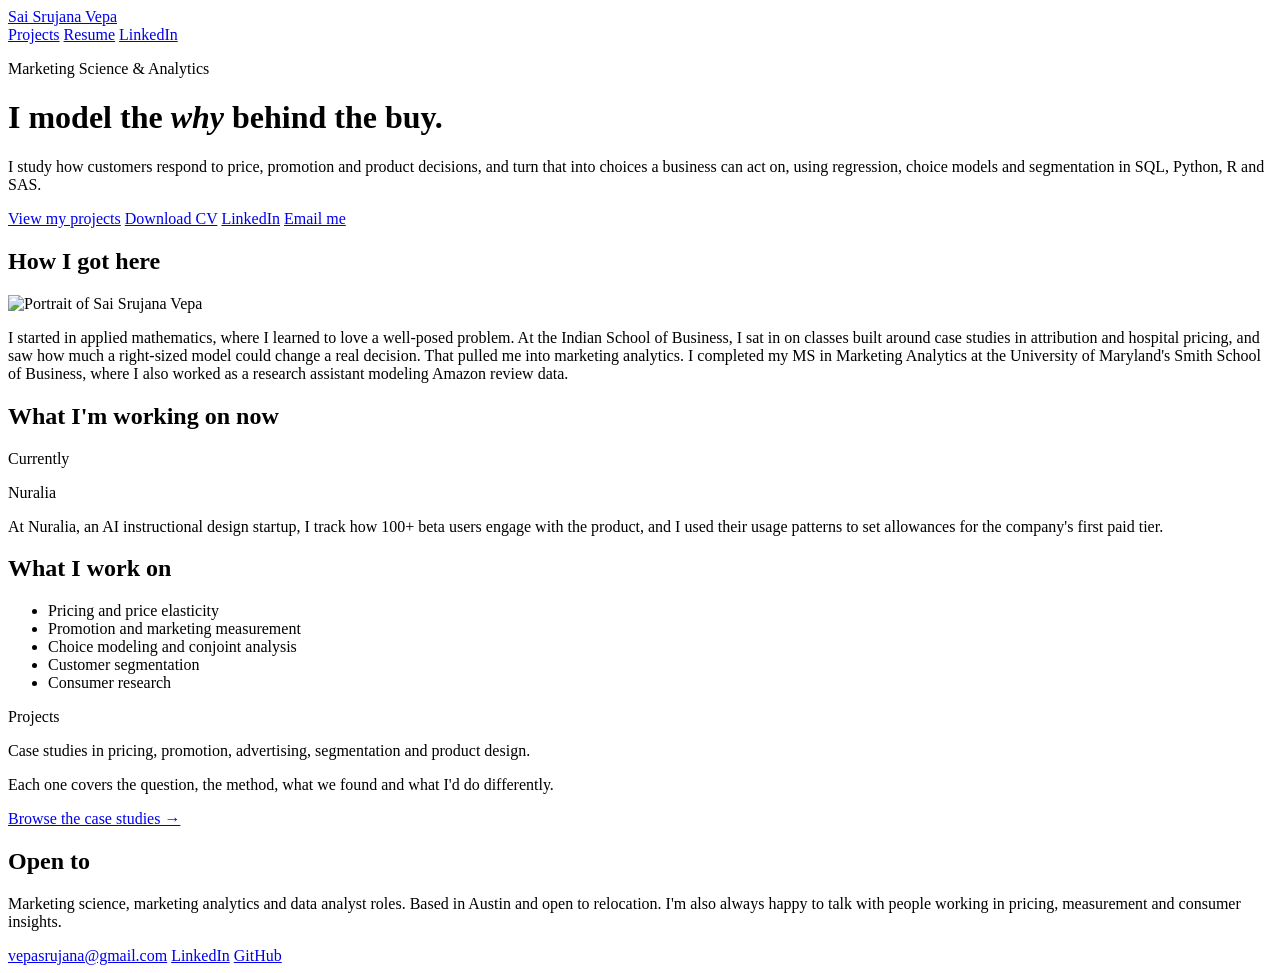
==== index.html @ 7ce3800d "Add files via upload" ====
<!doctype html>
<html lang="en">
<head>
<meta charset="utf-8">
<meta name="viewport" content="width=device-width, initial-scale=1">
<title>Sai Srujana Vepa | Marketing Science &amp; Analytics</title>
<meta name="description" content="Marketing science and analytics portfolio of Sai Srujana Vepa: pricing, promotion, choice modeling and segmentation case studies.">
<meta property="og:title" content="Sai Srujana Vepa | Marketing Science &amp; Analytics">
<meta property="og:description" content="Marketing science and analytics portfolio of Sai Srujana Vepa: pricing, promotion, choice modeling and segmentation case studies.">
<meta property="og:type" content="website">
<link rel="icon" href="assets/favicon.svg" type="image/svg+xml">
<link rel="preconnect" href="https://fonts.googleapis.com"><link rel="preconnect" href="https://fonts.gstatic.com" crossorigin><link href="https://fonts.googleapis.com/css2?family=Bricolage+Grotesque:wght@500;600;700&family=JetBrains+Mono:wght@400;500&family=Schibsted+Grotesk:wght@400;500;600&display=swap" rel="stylesheet">
<link rel="stylesheet" href="assets/style.css">
<script src="assets/analytics.js"></script>
</head>
<body>
<div class="wrap">
<nav class="nav" aria-label="Main">
<a class="brand" href="index.html">Sai Srujana Vepa</a>
<div class="nav-links">
<a href="projects.html">Projects</a>
<a href="resume.html">Resume</a>
<a href="https://www.linkedin.com/in/sai-srujana-vepa/">LinkedIn</a>
</div>
</nav>
<main>
<header class="hero">
<p class="eyebrow c-a2 ink">Marketing Science &amp; Analytics</p>
<h1>I model the <em>why</em> behind the buy.</h1>
<p class="lead">I study how customers respond to price, promotion and product decisions, and turn that into choices a business can act on, using regression, choice models and segmentation in SQL, Python, R and SAS.</p>
<div class="btns">
<a class="btn btn-primary" href="projects.html">View my projects</a>
<a class="btn btn-dark" href="Sai-Srujana-Vepa-Resume.pdf" download>Download CV</a>
<a class="btn" href="https://www.linkedin.com/in/sai-srujana-vepa/">LinkedIn</a>
<a class="btn" href="mailto:vepasrujana@gmail.com">Email me</a>
</div>
</header>

<section class="row">
<h2 class="row-label c-a2 ink">How I got here</h2>
<div class="row-body about">
<img src="assets/headshot.jpg" alt="Portrait of Sai Srujana Vepa" width="148" height="148">
<p class="prose">I started in applied mathematics, where I learned to love a well-posed problem. At the Indian School of Business, I sat in on classes built around case studies in attribution and hospital pricing, and saw how much a right-sized model could change a real decision. That pulled me into marketing analytics. I completed my MS in Marketing Analytics at the University of Maryland's Smith School of Business, where I also worked as a research assistant modeling Amazon review data.</p>
</div>
</section>

<section class="row">
<h2 class="row-label c-a2 ink">What I'm working on now</h2>
<div class="row-body">
<div class="card now">
<span class="tag c-a3 tint ink">Currently</span>
<p class="now-title">Nuralia</p>
<p class="now-text">At Nuralia, an AI instructional design startup, I track how 100+ beta users engage with the product, and I used their usage patterns to set allowances for the company's first paid tier.</p>
</div>
</div>
</section>

<section class="row">
<h2 class="row-label c-a2 ink">What I work on</h2>
<div class="row-body">
<ul class="chips">
<li class="c-a2 tint ink">Pricing and price elasticity</li>
<li class="c-a3 tint ink">Promotion and marketing measurement</li>
<li class="c-s2 tint ink">Choice modeling and conjoint analysis</li>
<li class="c-a1 tint ink">Customer segmentation</li>
<li class="c-s1 tint ink">Consumer research</li>
</ul>
</div>
</section>

<section class="cta c-a1 tint">
<div class="cta-text">
<p class="cta-label c-a1 ink">Projects</p>
<p class="cta-title">Case studies in pricing, promotion, advertising, segmentation and product design.</p>
<p class="cta-sub">Each one covers the question, the method, what we found and what I'd do differently.</p>
</div>
<a class="btn btn-primary" href="projects.html">Browse the case studies →</a>
</section>

<section class="row">
<h2 class="row-label c-a2 ink">Open to</h2>
<div class="row-body">
<p class="prose">Marketing science, marketing analytics and data analyst roles. Based in Austin and open to relocation. I'm also always happy to talk with people working in pricing, measurement and consumer insights.</p>
</div>
</section>
</main>
<footer class="footer">
<a href="mailto:vepasrujana@gmail.com">vepasrujana@gmail.com</a>
<a href="https://www.linkedin.com/in/sai-srujana-vepa/">LinkedIn</a>
<a href="https://github.com/vepasrujana">GitHub</a>
</footer>
</div>
</body>
</html>
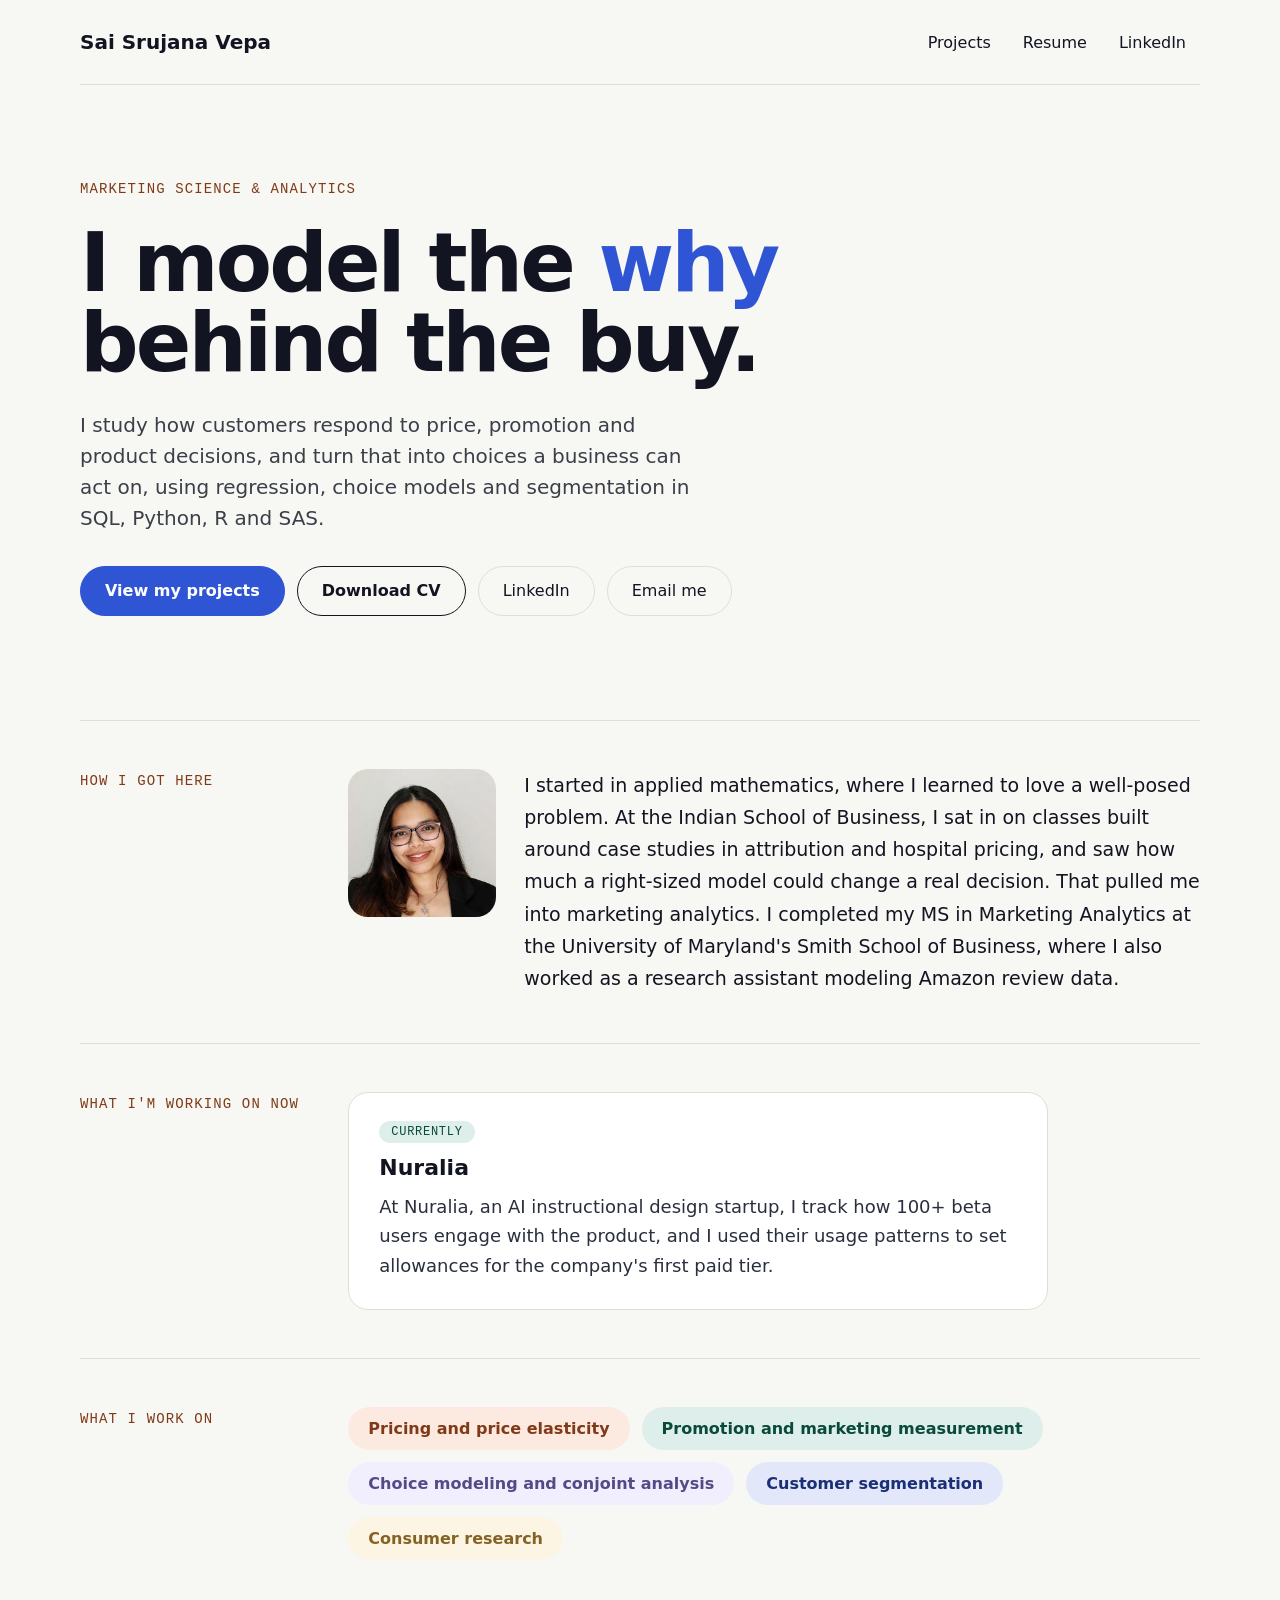
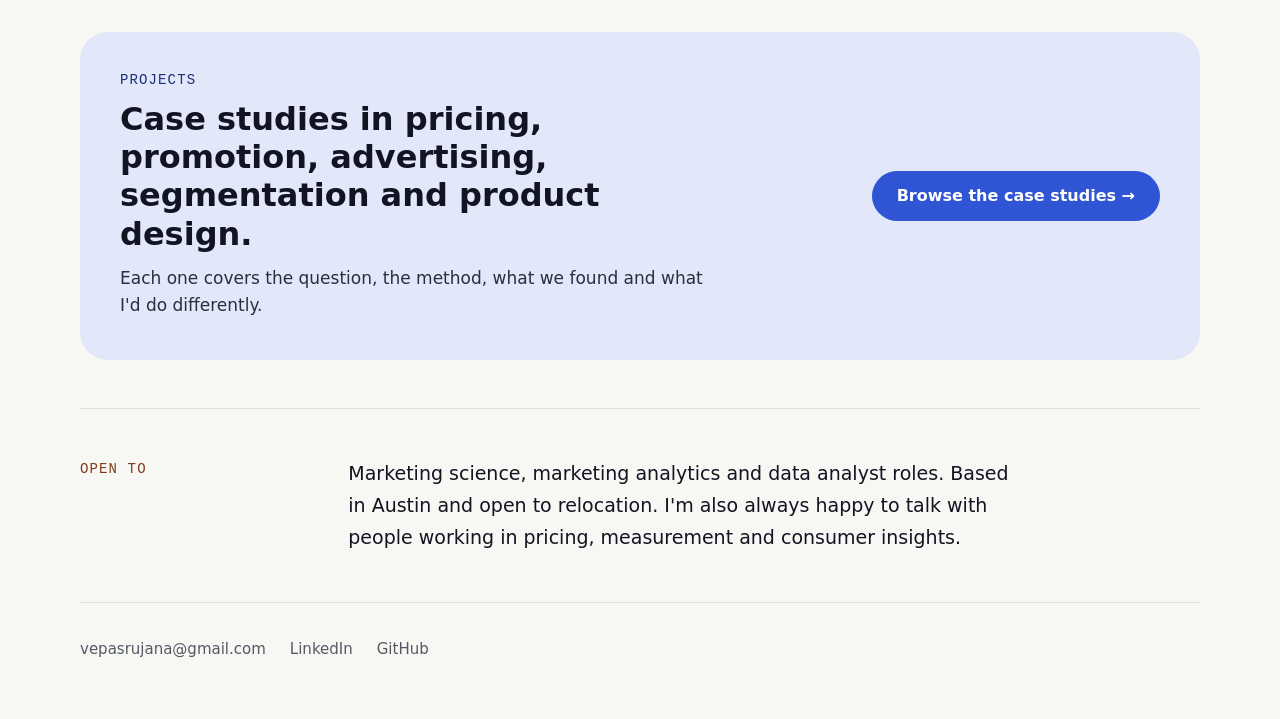
==== commit 9bc1c6a4: "Add files via upload" ====
--- a/index.html
+++ b/index.html
@@ -8,10 +8,10 @@
 <meta property="og:title" content="Sai Srujana Vepa | Marketing Science &amp; Analytics">
 <meta property="og:description" content="Marketing science and analytics portfolio of Sai Srujana Vepa: pricing, promotion, choice modeling and segmentation case studies.">
 <meta property="og:type" content="website">
-<link rel="icon" href="assets/favicon.svg" type="image/svg+xml">
+<link rel="icon" href="favicon.svg" type="image/svg+xml">
 <link rel="preconnect" href="https://fonts.googleapis.com"><link rel="preconnect" href="https://fonts.gstatic.com" crossorigin><link href="https://fonts.googleapis.com/css2?family=Bricolage+Grotesque:wght@500;600;700&family=JetBrains+Mono:wght@400;500&family=Schibsted+Grotesk:wght@400;500;600&display=swap" rel="stylesheet">
-<link rel="stylesheet" href="assets/style.css">
-<script src="assets/analytics.js"></script>
+<link rel="stylesheet" href="style.css">
+<script src="analytics.js"></script>
 </head>
 <body>
 <div class="wrap">
@@ -39,7 +39,7 @@
 <section class="row">
 <h2 class="row-label c-a2 ink">How I got here</h2>
 <div class="row-body about">
-<img src="assets/headshot.jpg" alt="Portrait of Sai Srujana Vepa" width="148" height="148">
+<img src="headshot.jpg" alt="Portrait of Sai Srujana Vepa" width="148" height="148">
 <p class="prose">I started in applied mathematics, where I learned to love a well-posed problem. At the Indian School of Business, I sat in on classes built around case studies in attribution and hospital pricing, and saw how much a right-sized model could change a real decision. That pulled me into marketing analytics. I completed my MS in Marketing Analytics at the University of Maryland's Smith School of Business, where I also worked as a research assistant modeling Amazon review data.</p>
 </div>
 </section>
--- a/style.css
+++ b/style.css
@@ -0,0 +1,185 @@
+/* ============================================================
+   PALETTE: edit these 5 colors to restyle the whole site.
+   Pale backgrounds and darker text shades are derived from them.
+   ============================================================ */
+:root {
+  --accent-1: #2F55D4;     /* blue: buttons, links, timeline */
+  --accent-2: #E8692A;     /* orange: section labels, pricing */
+  --accent-3: #12876B;     /* green: promotions, "Currently" tag */
+  --secondary-1: #F2B441;  /* marigold: product design */
+  --secondary-2: #9B87F5;  /* lavender: advertising */
+
+  --bg: #F7F7F4;
+  --surface: #FFFFFF;
+  --ink: #121521;
+  --body: #2A2F3E;
+  --muted: #545964;
+  --rule: #DEDFD8;
+  --display: 'Bricolage Grotesque', 'Schibsted Grotesk', system-ui, sans-serif;
+  --text: 'Schibsted Grotesk', system-ui, sans-serif;
+  --mono: 'JetBrains Mono', ui-monospace, monospace;
+}
+
+.c-a1 { --c: var(--accent-1); }
+.c-a2 { --c: var(--accent-2); }
+.c-a3 { --c: var(--accent-3); }
+.c-s1 { --c: var(--secondary-1); }
+.c-s2 { --c: var(--secondary-2); }
+.tint { background: color-mix(in srgb, var(--c) 14%, white); }
+.ink { color: color-mix(in srgb, var(--c) 55%, black); }
+
+* { box-sizing: border-box; }
+html { -webkit-text-size-adjust: 100%; }
+body { margin: 0; background: var(--bg); color: var(--ink); font-family: var(--text); -webkit-font-smoothing: antialiased; }
+img { max-width: 100%; display: block; }
+a { color: var(--accent-1); }
+a:focus-visible { outline: 2px solid var(--ink); outline-offset: 3px; }
+
+.wrap { max-width: 1160px; margin: 0 auto; padding: 0 20px; }
+
+/* Nav */
+.nav { display: flex; flex-wrap: wrap; align-items: center; justify-content: space-between; gap: 12px; padding: 20px 0; border-bottom: 1px solid var(--rule); }
+.brand { display: inline-flex; align-items: center; min-height: 44px; font-family: var(--display); font-size: 20px; font-weight: 700; color: var(--ink); text-decoration: none; }
+.nav-links { display: flex; flex-wrap: wrap; gap: 4px; }
+.nav-links a { display: inline-flex; align-items: center; min-height: 44px; padding: 0 14px; font-size: 16px; font-weight: 500; color: var(--ink); text-decoration: none; }
+.nav-links a:hover { color: var(--accent-1); }
+.nav-links a[aria-current="page"] { color: var(--accent-1); font-weight: 600; }
+
+/* Buttons */
+.btns { display: flex; flex-wrap: wrap; gap: 12px; padding-top: 6px; }
+.btn { display: inline-flex; align-items: center; min-height: 50px; padding: 0 24px; border-radius: 999px; border: 1.5px solid var(--rule); color: var(--ink); font-size: 16px; font-weight: 500; text-decoration: none; transition: border-color .15s, filter .15s; }
+.btn:hover { border-color: var(--ink); }
+.btn-primary { background: var(--accent-1); border-color: var(--accent-1); color: #fff; font-weight: 600; }
+.btn-primary:hover { border-color: var(--accent-1); filter: brightness(0.9); }
+.btn-dark { border-color: var(--ink); font-weight: 600; }
+
+/* Type helpers */
+.eyebrow { margin: 0; font-family: var(--mono); font-size: 14px; letter-spacing: .08em; text-transform: uppercase; }
+.lead { margin: 0; max-width: 620px; font-size: 20px; line-height: 1.55; color: #3A3F48; }
+.prose { margin: 0; max-width: 680px; font-size: 19px; line-height: 1.7; }
+
+/* Landing */
+.hero { display: flex; flex-direction: column; gap: 26px; max-width: 900px; padding: 96px 0 104px; }
+.hero h1 { margin: 0; font-family: var(--display); font-size: clamp(46px, 6.4vw, 84px); line-height: .98; letter-spacing: -.035em; font-weight: 700; }
+.hero h1 em { font-style: normal; color: var(--accent-1); }
+.row { display: flex; flex-wrap: wrap; gap: 16px 48px; padding: 48px 0; border-top: 1px solid var(--rule); }
+.row-label { flex: 1 1 220px; margin: 0; padding-top: 4px; font-family: var(--mono); font-size: 14px; font-weight: 500; letter-spacing: .08em; text-transform: uppercase; }
+.row-body { flex: 999 1 560px; min-width: 0; }
+.about { display: flex; flex-wrap: wrap; align-items: flex-start; gap: 28px; }
+.about img { flex: 0 0 auto; width: 148px; height: 148px; object-fit: cover; object-position: 50% 28%; border-radius: 20px; }
+.about .prose { flex: 1 1 360px; }
+.card { background: var(--surface); border: 1px solid var(--rule); border-radius: 20px; }
+.now { display: flex; flex-direction: column; align-items: flex-start; gap: 12px; max-width: 700px; padding: 28px 30px; }
+.tag { padding: 4px 12px; border-radius: 999px; font-family: var(--mono); font-size: 12px; letter-spacing: .06em; text-transform: uppercase; }
+.now-title { margin: 0; font-family: var(--display); font-size: 22px; font-weight: 700; }
+.now-text { margin: 0; font-size: 18px; line-height: 1.65; color: var(--body); }
+.chips { list-style: none; margin: 0; padding: 0; display: flex; flex-wrap: wrap; gap: 12px; }
+.chips li { padding: 12px 20px; border-radius: 999px; font-size: 16px; font-weight: 600; }
+.cta { display: flex; flex-wrap: wrap; align-items: center; justify-content: space-between; gap: 24px; margin: 24px 0 48px; padding: 40px; border-radius: 28px; }
+.cta-text { flex: 999 1 420px; min-width: 0; display: flex; flex-direction: column; gap: 12px; }
+.cta-label { margin: 0; font-family: var(--mono); font-size: 14px; letter-spacing: .08em; text-transform: uppercase; }
+.cta-title { margin: 0; max-width: 600px; font-family: var(--display); font-size: clamp(24px, 3vw, 32px); line-height: 1.2; font-weight: 700; }
+.cta-sub { margin: 0; max-width: 600px; font-size: 17px; line-height: 1.6; color: var(--body); }
+
+/* Page headers */
+.page-head { display: flex; flex-direction: column; gap: 16px; padding: 64px 0 48px; }
+.page-head h1 { margin: 0; font-family: var(--display); font-size: clamp(40px, 5.5vw, 68px); line-height: 1; letter-spacing: -.035em; font-weight: 700; }
+.resume-head { flex-direction: row; flex-wrap: wrap; align-items: flex-end; justify-content: space-between; gap: 24px; }
+.resume-head > div { display: flex; flex-direction: column; gap: 14px; }
+
+/* Project cards */
+.grid { display: grid; grid-template-columns: repeat(auto-fill, minmax(min(320px, 100%), 1fr)); gap: 24px; padding-bottom: 80px; }
+.pcard { display: flex; flex-direction: column; overflow: hidden; border-radius: 22px; background: var(--surface); border: 1px solid var(--rule); color: var(--ink); text-decoration: none; transition: transform .15s, box-shadow .15s; }
+.pcard:hover { transform: translateY(-3px); box-shadow: 0 12px 32px rgba(18, 21, 33, .08); }
+.pcard-top { display: flex; flex-direction: column; gap: 6px; padding: 26px 28px; }
+.kicker { margin: 0; font-family: var(--mono); font-size: 13px; letter-spacing: .06em; text-transform: uppercase; }
+.stat { margin: 6px 0 0; font-family: var(--display); font-size: 48px; line-height: 1; letter-spacing: -.03em; font-weight: 700; }
+.stat-label { margin: 0; font-size: 15px; }
+.pcard-body { flex: 1 1 auto; display: flex; flex-direction: column; gap: 12px; padding: 24px 28px 28px; }
+.pcard-body h2 { margin: 0; font-family: var(--display); font-size: 23px; line-height: 1.22; font-weight: 700; }
+.meta-line { margin: 0; font-family: var(--mono); font-size: 13px; color: var(--muted); }
+.teaser { margin: 0; font-size: 16px; line-height: 1.55; color: var(--body); }
+.methods { margin: 0; font-size: 14px; color: var(--muted); }
+.more { margin-top: auto; padding-top: 6px; font-size: 16px; font-weight: 600; }
+
+/* Write-up pages */
+.back { display: inline-flex; align-items: center; min-height: 44px; margin-top: 24px; font-size: 15px; font-weight: 500; color: var(--muted); text-decoration: none; }
+.back:hover { color: var(--ink); }
+.writeup-head { padding: 20px 0 36px; max-width: 900px; gap: 20px; }
+.writeup-head h1 { font-size: clamp(36px, 5.4vw, 64px); line-height: 1.02; }
+.meta { display: grid; grid-template-columns: repeat(auto-fit, minmax(200px, 1fr)); gap: 20px 32px; margin: 0; padding: 24px 0; border-top: 1px solid var(--rule); border-bottom: 1px solid var(--rule); }
+.meta > div { display: flex; flex-direction: column; gap: 6px; }
+.meta .wide { grid-column: span 2; }
+.meta dt { font-family: var(--mono); font-size: 13px; letter-spacing: .08em; text-transform: uppercase; color: var(--muted); }
+.meta dd { margin: 0; font-size: 16px; line-height: 1.5; }
+.tiles { display: grid; grid-template-columns: repeat(auto-fit, minmax(min(240px, 100%), 1fr)); gap: 16px; padding-top: 32px; }
+.tile { display: flex; flex-direction: column; gap: 8px; padding: 26px; border-radius: 20px; }
+.tile-value { margin: 0; font-family: var(--display); font-size: 44px; line-height: 1; letter-spacing: -.03em; font-weight: 700; }
+.tile-label { margin: 0; font-size: 15px; line-height: 1.45; }
+.writeup { display: flex; flex-direction: column; gap: 44px; max-width: 740px; padding: 56px 0 64px; font-size: 18px; line-height: 1.72; }
+.writeup section { display: flex; flex-direction: column; gap: 12px; }
+.writeup h2 { margin: 0; font-family: var(--display); font-size: 28px; line-height: 1.2; font-weight: 700; }
+.writeup p { margin: 0; }
+.writeup ul, .writeup ol { margin: 0; padding-left: 22px; display: flex; flex-direction: column; gap: 10px; }
+.writeup .summary p { font-size: 20px; line-height: 1.65; }
+.writeup .role { gap: 10px; padding: 28px 30px; border-radius: 20px; }
+.writeup .role .role-label { font-family: var(--mono); font-size: 14px; font-weight: 500; letter-spacing: .08em; text-transform: uppercase; }
+.writeup .role p { color: var(--body); }
+.badge { display: inline-block; margin-right: 8px; padding: 2px 10px; border-radius: 999px; font-family: var(--mono); font-size: 12px; letter-spacing: .04em; text-transform: uppercase; vertical-align: 2px; }
+.next { display: flex; flex-wrap: wrap; align-items: center; justify-content: space-between; gap: 12px; margin-bottom: 64px; padding: 30px 32px; border-radius: 22px; color: var(--ink); text-decoration: none; }
+.next-text { display: flex; flex-direction: column; gap: 6px; min-width: 0; }
+.next-label { font-family: var(--mono); font-size: 13px; letter-spacing: .08em; text-transform: uppercase; }
+.next-title { font-family: var(--display); font-size: 24px; line-height: 1.25; font-weight: 700; }
+.next-arrow { font-size: 28px; font-weight: 700; }
+
+/* Resume */
+.block { display: flex; flex-direction: column; gap: 28px; padding: 48px 0; border-top: 1px solid var(--rule); }
+.block-title { margin: 0; font-family: var(--display); font-size: 34px; letter-spacing: -.02em; font-weight: 700; }
+.timeline { padding-top: 8px; }
+.tl-item { display: grid; grid-template-columns: 108px 36px minmax(0, 1fr); column-gap: 14px; }
+.tl-date { margin: 0; padding-top: 2px; text-align: right; font-family: var(--mono); font-size: 13px; line-height: 1.55; color: var(--muted); }
+.tl-date span { display: block; }
+.tl-rail { position: relative; display: flex; justify-content: center; }
+.tl-rail::before { content: ""; position: absolute; top: 0; bottom: 0; left: 50%; width: 2px; margin-left: -1px; background: var(--rule); }
+.tl-item:first-child .tl-rail::before { top: 10px; }
+.tl-item:last-child .tl-rail::before { bottom: auto; height: 12px; }
+.tl-dot { position: relative; margin-top: 3px; width: 16px; height: 16px; border-radius: 50%; background: var(--accent-1); box-shadow: 0 0 0 4px var(--bg); }
+.is-current .tl-dot { margin-top: 1px; width: 20px; height: 20px; box-shadow: 0 0 0 4px var(--bg), 0 0 0 8px color-mix(in srgb, var(--accent-1) 18%, white); }
+.is-current .tl-end { color: color-mix(in srgb, var(--accent-1) 55%, black); font-weight: 500; }
+.tl-body { min-width: 0; display: flex; flex-direction: column; gap: 6px; padding-bottom: 48px; }
+.tl-item:last-child .tl-body { padding-bottom: 8px; }
+.tl-body h3 { margin: 0; font-family: var(--display); font-size: 22px; line-height: 1.3; font-weight: 700; }
+.tl-org { margin: 0; font-size: 16px; color: var(--muted); }
+.tl-body ul { margin: 8px 0 0; padding-left: 20px; max-width: 760px; display: flex; flex-direction: column; gap: 8px; font-size: 16.5px; line-height: 1.6; color: var(--body); }
+.edu { display: grid; grid-template-columns: repeat(auto-fit, minmax(min(280px, 100%), 1fr)); gap: 20px; }
+.edu-card { display: flex; flex-direction: column; gap: 8px; padding: 26px 28px; border-radius: 20px; }
+.edu-card h3 { margin: 0; font-family: var(--display); font-size: 22px; line-height: 1.25; font-weight: 700; }
+.edu-date { margin: 0; font-family: var(--mono); font-size: 13px; }
+.edu-school { margin: 0; font-size: 16px; line-height: 1.5; }
+.edu-note { margin: 6px 0 0; font-size: 15px; line-height: 1.6; color: var(--body); }
+.skills { display: grid; grid-template-columns: repeat(auto-fit, minmax(min(320px, 100%), 1fr)); gap: 20px; padding-bottom: 24px; }
+.skill { display: flex; flex-direction: column; gap: 10px; padding: 26px 28px; }
+.skill h3 { margin: 0; font-family: var(--mono); font-size: 13px; font-weight: 500; letter-spacing: .08em; text-transform: uppercase; }
+.skill p { margin: 0; font-size: 17px; line-height: 1.65; color: var(--body); }
+
+/* Footer */
+.footer { display: flex; flex-wrap: wrap; align-items: center; gap: 4px 24px; padding: 24px 0 48px; border-top: 1px solid var(--rule); font-size: 15px; }
+.footer a { display: inline-flex; align-items: center; min-height: 44px; color: var(--muted); text-decoration: none; }
+.footer a:hover { color: var(--ink); }
+
+/* Phones */
+@media (max-width: 600px) {
+  .hero { padding: 56px 0 64px; }
+  .lead { font-size: 18px; }
+  .prose { font-size: 17px; }
+  .cta { padding: 28px 24px; }
+  .meta .wide { grid-column: auto; }
+  .tl-item { grid-template-columns: 24px minmax(0, 1fr); grid-template-areas: "rail date" "rail body"; column-gap: 14px; }
+  .tl-rail { grid-area: rail; grid-row: 1 / span 2; }
+  .tl-date { grid-area: date; text-align: left; padding: 0 0 6px; font-size: 12px; }
+  .tl-date span { display: inline; }
+  .tl-date span:first-child::after { content: " – "; }
+  .tl-body { grid-area: body; }
+  .tl-body h3 { font-size: 19px; }
+  .writeup { font-size: 17px; }
+}
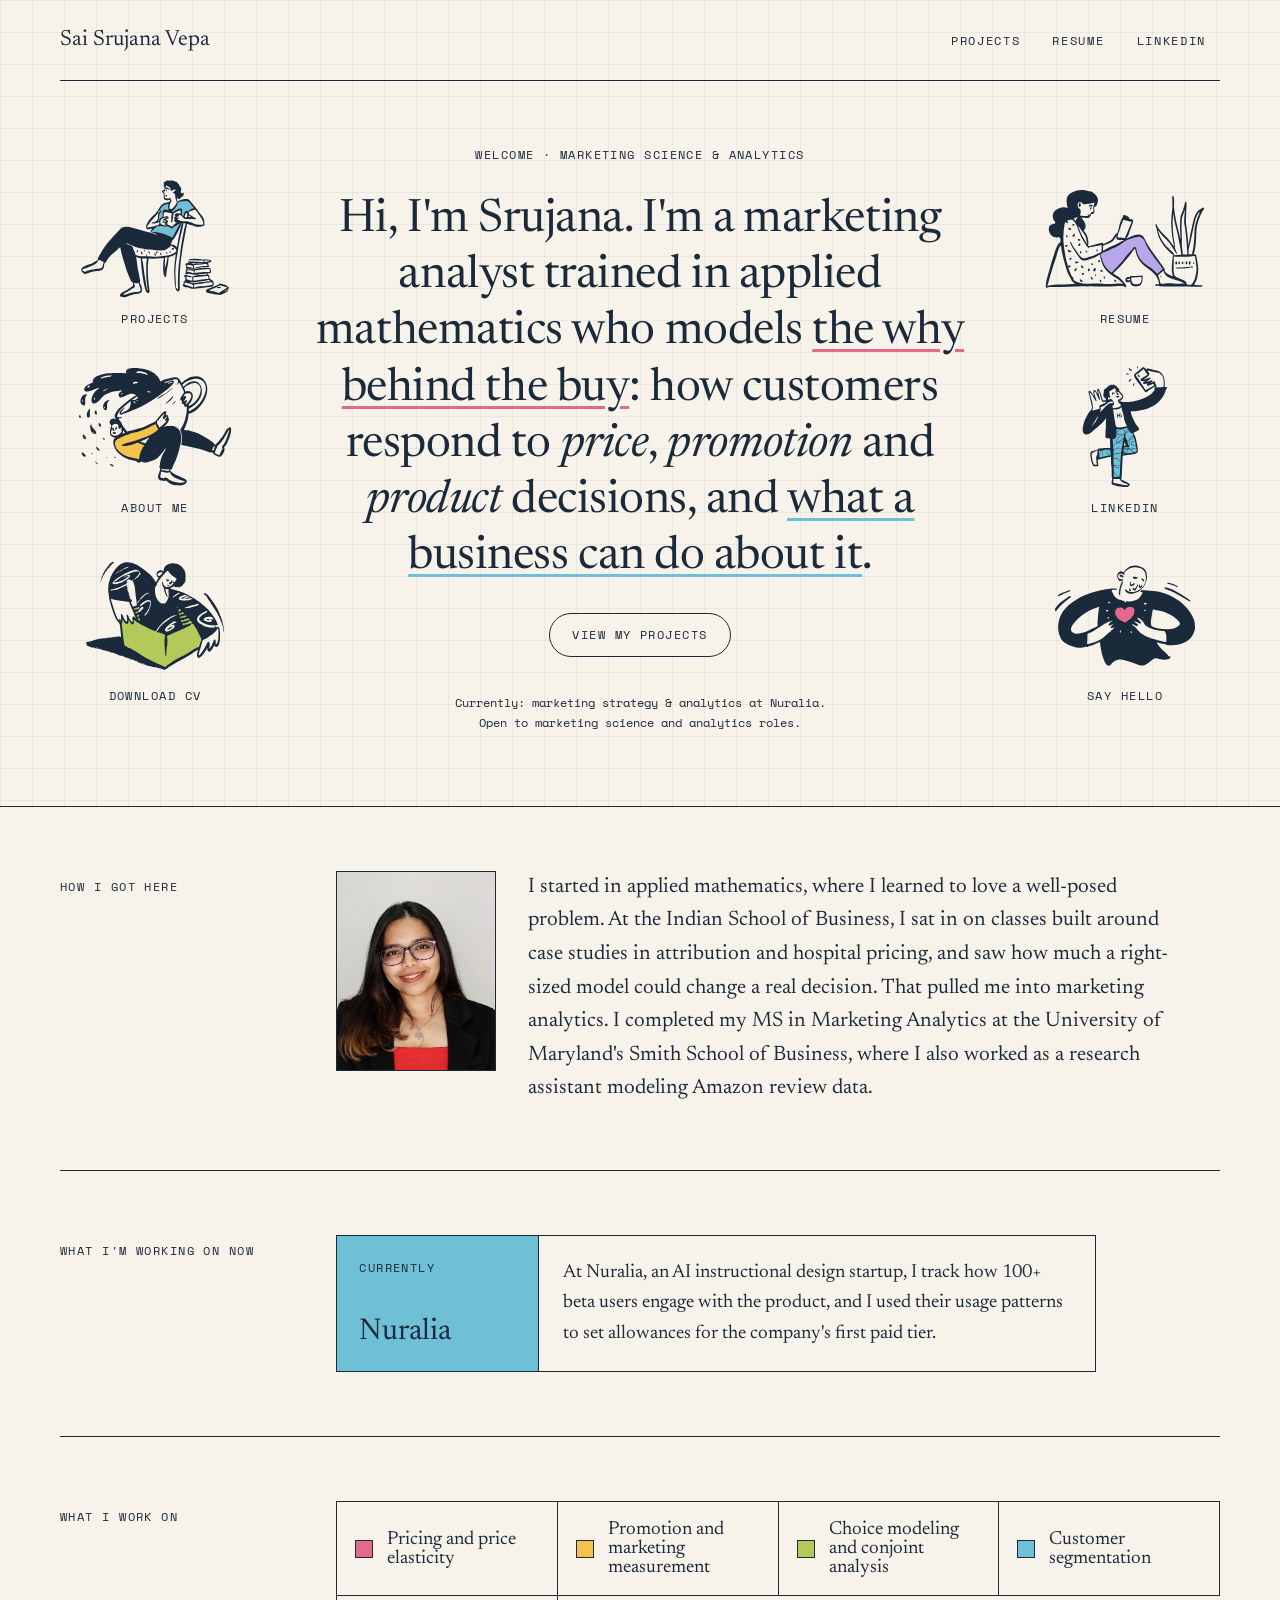
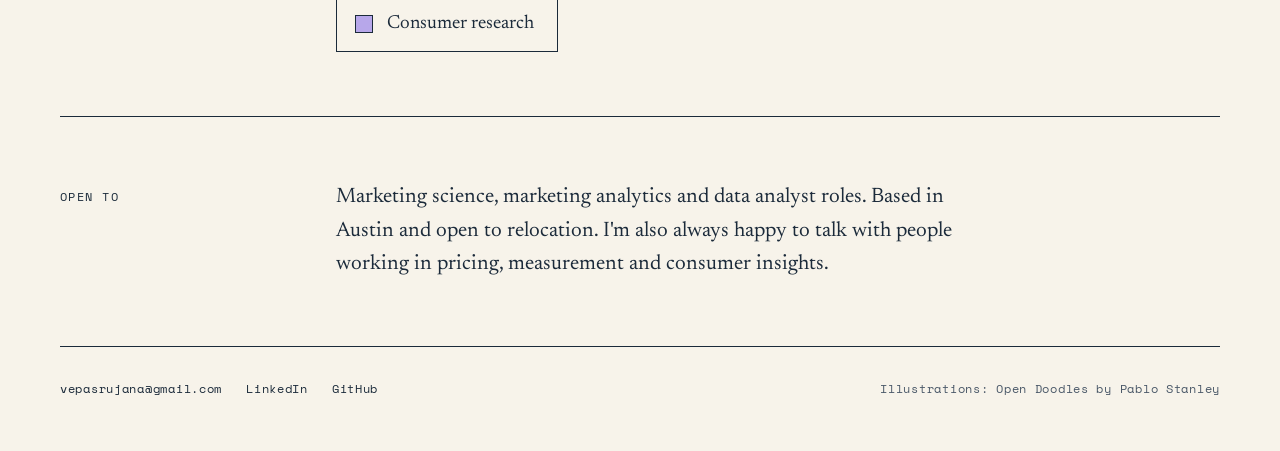
==== commit 463cefa0: "Add files via upload" ====
--- a/index.html
+++ b/index.html
@@ -9,85 +9,86 @@
 <meta property="og:description" content="Marketing science and analytics portfolio of Sai Srujana Vepa: pricing, promotion, choice modeling and segmentation case studies.">
 <meta property="og:type" content="website">
 <link rel="icon" href="favicon.svg" type="image/svg+xml">
-<link rel="preconnect" href="https://fonts.googleapis.com"><link rel="preconnect" href="https://fonts.gstatic.com" crossorigin><link href="https://fonts.googleapis.com/css2?family=Bricolage+Grotesque:wght@500;600;700&family=JetBrains+Mono:wght@400;500&family=Schibsted+Grotesk:wght@400;500;600&display=swap" rel="stylesheet">
+<link rel="preconnect" href="https://fonts.googleapis.com"><link rel="preconnect" href="https://fonts.gstatic.com" crossorigin><link href="https://fonts.googleapis.com/css2?family=Newsreader:ital,opsz,wght@0,6..72,300;0,6..72,400;0,6..72,500;1,6..72,400&family=Space+Mono:wght@400;700&display=swap" rel="stylesheet">
 <link rel="stylesheet" href="style.css">
 <script src="analytics.js"></script>
 </head>
 <body>
+<div class="gridbg">
 <div class="wrap">
 <nav class="nav" aria-label="Main">
-<a class="brand" href="index.html">Sai Srujana Vepa</a>
+<a class="brand" href="./">Sai Srujana Vepa</a>
 <div class="nav-links">
-<a href="projects.html">Projects</a>
-<a href="resume.html">Resume</a>
+<a href="projects">Projects</a>
+<a href="resume">Resume</a>
 <a href="https://www.linkedin.com/in/sai-srujana-vepa/">LinkedIn</a>
 </div>
 </nav>
-<main>
+
 <header class="hero">
-<p class="eyebrow c-a2 ink">Marketing Science &amp; Analytics</p>
-<h1>I model the <em>why</em> behind the buy.</h1>
-<p class="lead">I study how customers respond to price, promotion and product decisions, and turn that into choices a business can act on, using regression, choice models and segmentation in SQL, Python, R and SAS.</p>
-<div class="btns">
-<a class="btn btn-primary" href="projects.html">View my projects</a>
-<a class="btn btn-dark" href="Sai-Srujana-Vepa-Resume.pdf" download>Download CV</a>
-<a class="btn" href="https://www.linkedin.com/in/sai-srujana-vepa/">LinkedIn</a>
-<a class="btn" href="mailto:vepasrujana@gmail.com">Email me</a>
+<div class="hero-col">
+<a class="doodle-link" href="projects"><svg aria-hidden="true" focusable="false" xmlns="http://www.w3.org/2000/svg" viewBox="0 0 1024 768"><g fill="none" fill-rule="evenodd" stroke="none" stroke-width="1"><path style="fill:var(--accent-2)" d="M662 292c-7.635 14.928-15.702 29.46-23.847 44.116-4.312 7.759-18.218 39.85-21.81 41.076-3.867 1.32-27.559-12.612-34.359-15.341-12.082-4.85-23.564-9.443-36.185-12.433-14.132-3.35-28.377-5.818-43.036-4.573-6.42.546-17.048 2.098-10.667-6.922 4.652-6.577 9.158-12.634 15.476-17.385 4.598-3.46 11.339-9.804 16.723-12.114 5.649-2.425 13.98-1.888 20.05-1.745 6.564.155 37.845 9.916 39.566-.257 3.19 2.903 5.049 1.78 8.704 3.198 4.121 1.598 6.69 4.7 10.782 6.573 2.655 1.217 7.549 6.023 10.5 6.052 3.923.039 4.98-3.21 7.797-5.608 6.311-5.374 14.716-8.91 21.565-13.58 6.03-4.113 11.772-8.4 18.741-11.057zm-68.724-118c-.536 6.815 1.303 13.147 1.259 20.16-.02 3.06-.158 6.118.77 9.066.835 2.643.252 7.39.695 10.158-7.806-2.376-22.309-5.9-30.279-2.696-7.62 3.063-8.578 17.23-8.846 24.12-.183 4.697 1.902 11.932.321 16.428-.737 2.097-.743 2.774-.697 2.963l.006.02c-.15-.077-.762-.076-2.92 1.48-2.139 1.543-4.692 2.393-6.806 4.096-3.844 3.102-4.503 6.616-6.4 11.111-1.843 4.366-6.752 8.246-12.232 8.088 4.405-7.984 10.521-15.44 7.011-24.817-2.648-7.078 1.994-15.384 5.645-22.107 1.209-2.227 14.61-19.286 8.672-20.488-3.856-.782-12.707 17.326-14.4 20.488-4.723-3.193-6.844-7.129-3.21-11.938 2.793-3.693 6.22-6.851 8.938-10.675 4.412-6.207 8.712-13.615 13.952-19.128 9.204-9.68 25.27-16.27 38.521-16.329zm-36.77 80.219c.05.035.029.07.006.017l-.007-.017zm160.454-90.796c5.881 5.634 13.32 10.307 19.003 16.22 4.975 5.176 11.674 13.883 14.037 20.798-12.126 2.337-32.275 9.495-37.103 22.221-18.86-17.312-26.155 14.339-29.897 27.574-11.037-4.776-8.836-20.676-8.69-29.96.113-7.364 4.599-16.08-6.094-16.684-7.991-.45-15.751 2.805-22.958 5.852-8.993 3.803-18.426 9.491-25.69 16.025L612 219.577c12.415-6.97 18.886-20.297 26.153-32.5 2.318-3.89 5.415-8.216 7.105-12.421 1.17-2.908 1.992-8.778 3.274-11.363 2.017-4.065 21.714-5.184 26.932-6.232 13.775-2.764 30.24-4.422 41.496 6.362z"></path><g style="fill:var(--ink)"><path d="M645.826 220.711c5.088-.26 10.154.877 15.242.381l-13.253-11.541c-1.952 3.427-2.094 7.325-1.99 11.16zm-120.717-79.098c-13.17.058-29.235 6.673-38.384 16.334-4.847 5.12-8.853 11.996-12.953 17.749-2.749 3.86-5.434 7.584-8.772 10.976-4.867 4.943-3.473 6.073 2.01 9.795 1.736-3.252 10.938-20.64 14.795-19.857 5.86 1.189-5.458 19.556-6.695 21.844-3.66 6.77-9.573 16.226-6.917 23.365 3.505 9.425-1.577 14.797-5.99 22.827 4.635.135 5.091-1.673 6.688-5.625 2.052-5.08 4.29-9.325 8.628-12.837 3.359-2.72 8.853-3.865 10.432-7.148 1.952-4.06.727-12.075.885-16.59.24-6.862.258-23.083 7.819-26.132 7.922-3.194 22.165-.183 29.91 2.183-.967-6.047-4.017-9.997-3.975-16.717.045-7.033 1.982-13.309 2.519-20.167zM423.933 253.83c6.889-2.181 13.42-4.48 20.508-5.965 7.417-1.557 7.913-3.337 12.094-9.698 3.17-4.821 7.015-8.58 6.117-14.485-.576-3.788-2.65-5.633-2.026-9.892.386-2.64 1.619-5.523 2.51-8.033 1.09-3.08 3.353-6.574-1.907-6.726-2.905-.084-3.048 1.448-5.013 4.021-3.628 4.754-7.804 9.07-11.665 13.628-6.705 7.915-13.816 16.338-21.301 23.663-8.24 8.06-15.352 17.784-20.678 28.103-.984 1.906-6.965 13.131-4.413 15.333 2.343 2.021 15.375-2.693 17.752-3.245 10.258-2.381 21.9-3.231 31.592-7.556 4.937-2.203 15.834-4.833 19.733-8.243 3.626-3.169 3.463-10.846 1.359-15.314-5.889 3.663-48.458 17.484-44.662 4.409zm128.16-62.997c6.875-6.21 15-11.19 23.488-14.88 7.592-3.302 17.023-6.982 25.47-6.408 10.523.712 6.125 9.19 6.088 16.408-.05 9.578-4.247 23.376 7.19 28.346 3.733-13.263 11.602-44.625 30.454-27.246 4.818-12.753 22.001-17.068 34.1-19.41-2.193-6.443-8.854-12.275-13.471-17.112-5.776-6.049-10.336-13.14-16.123-19.074-11.432-11.72-32.14-7.957-46.614-5.035-4.83.974-18.835 2.199-21.176 5.746-1.467 2.226-.647 7.661-1.735 10.382-1.5 3.749-4.06 7.223-6.115 10.686-7.496 12.633-15.123 25.347-27.952 32.581l6.397 5.016zm41.952 68.058c-6.787 2.605-11.78 6.96-17.8 10.627-7.3 4.446-15.859 8.611-22.41 14.103-2.397 2.01-3.744 5.479-7.052 5.704-2.878.196-7.263-3.147-9.815-4.316-4.28-1.965-8.368-4.942-12.67-6.693-3.534-1.44-5.099-1.145-8.158-3.943-1.715 10.21-32.924.666-39.471.51-6.057-.143-14.368.575-20.004 3.008-5.372 2.32-9.57 7.425-14.169 10.904-6.302 4.77-12.316 9.593-16.956 16.195-6.366 9.053 3.238 6.491 9.643 5.944 14.62-1.25 28.841 2.233 42.936 5.593 12.597 3.003 25.039 6.606 37.098 11.477 6.783 2.739 13.921 5.257 20.3 8.817 3.363 1.878 8.817 6.474 12.675 5.15 3.54-1.215 7.066-11.359 9.211-15.41 4.167-7.865 8.55-15.598 12.852-23.386 8.125-14.711 16.174-29.299 23.79-44.284zm-83.522 194.702c4.183-2.402 11.001-1.755 15.627-2.762 5.227-1.137 10.482-2.99 15.466-4.922 5.047-1.957 9.816-3.958 14.428-6.406 2.109-1.118 4.92-2.221 6.869-3.774 1.57-1.252 2.143-3.577 3.592-4.713 3.778-2.963 4.888-1.103 5.395-6.82.55-6.209-2.934-9.725-7.27-14.371-3.883-4.159-8.926-7.753-13.804-10.678-2.158-1.294-4.463-2.75-6.666-3.984-3.331-1.871-7.796-4.98-9.544-.966 3.641.93 4.443 5.58 1.157 7.25-1.804.918-4.536-.43-6.57.546-3.142 1.506-6.164 5.708-8.853 7.971-8.826 7.431-17.267 10.217-28.82 10.814-24.139 1.245-49.417-1.508-73.092-5.086-6.093-.922-12.176.077-18.326-.143-5.984-.214-12.223-1.523-18.105-2.534-11.33-1.946-23.272-3.547-34.426-6.411-13.49-3.463-27.025-7.944-39.69-13.746-12.148-5.566-25.88-14.764-39.524-15.473 5.822 5.702 14.548 7.898 21.552 11.653 5.724 3.067 14.676 5.037 18.293 10.092 2.354 3.29 3.535 9.333 5.313 13.191 1.967 4.27 3.782 8.607 5.603 12.94 1.829 4.36 3.734 8.722 5.22 13.213.919 2.786 1.315 8.56 3.487 10.467 3.464 3.04 15.061 4.388 19.73 5.4 8.719 1.889 18.663 1.637 27.555 1.768 3.675.054 7.379.556 10.89.624 4.931.094 4.46-.76 4.39-5.04-.04-2.571.012-7.247 3.45-5.13 2.343 1.444.73 7.834.297 10.104 19.628 1.955 40.107 2.938 59.642 2.284 19.211-.643 37.757-3.121 56.734-5.358zm88.641-45.056c3.464-24.87 7.684-50.155 12.408-74.703 4.774-24.806 10.514-49.387 16.97-74.1l-12.794-3.058c-.158 5.207-1.919 9.73-2.67 14.913-1.036 7.155-3.017 14.102-4.203 21.232-2.252 13.555-6.426 26.818-10.103 40.035-3.748 13.475-5 27.358-8.444 40.901-2.839 11.157-4.289 23.447-5.873 34.917-3.845 27.827-9.323 55.708-13.492 83.549-3.91 26.102-4.302 52.735-4.077 79.08.138 16.086 2.592 32.124 2.463 48.23-.031 3.982.304 7.95.511 11.926.146 2.805-1.36 10.579-.083 12.928.809 1.488 4.284 2.86 5.513 4.925 1.946 3.267 2.356 7.173 5.481 9.646 2.533-10.217 1.336-23.701.782-34.128-.535-10.046.505-20.428.71-30.629.4-20.01 1.46-39.727 2.486-59.747 1.124-21.955 4.323-44.444 7.446-66.234 2.841-19.812 4.737-39.977 6.969-59.683zm-92.7-311.89c-1.373-.127-2.746-.254-4.12-.383.205 2.894-.406 7.581 1.634 9.09 1.546 1.145 4.676.769 6.55 1.135 6.142 1.2 13.26 2.205 19.357.017 2.37-.85.848-2.18 4.11-1.628 3.93.668 2.495 1.29 3.63 3.742.874 1.892 1.324 5.111 2.316 7.383 1.328 3.04 4.02 8.48 2.869 11.99-1.118 3.411-5.291 4.442-7.064 8.306-1.32 2.873-1.008 7.05-1.693 10.213-.914 4.22-2.07 8.425-2.58 12.723-.643 5.414-.423 11.768 6.286 12.608 6.227.78 10.679-1.221 14.854-5.756 7.975-8.656 17.08-20.877 21.764-31.766.547-1.273 1.894-3.396 1.707-4.757-.371-2.694-.533.032-1.387-1.838-.815-1.79-2.094-3.412-2.846-5.397a104.55 104.55 0 01-5.707-22.156c-.492-3.42-.657-6.798-.572-10.25.027-1.18.735-4.72.313-5.527-.43-.819-2.674-1.196-3.373-2.008-1.297-1.505-3.524-5.754-4.96-6.88-1.767-1.384-5.72-.288-6.438-3.041-1.148-4.407 26.024-11.584 13.33-17.463-9.478-4.39-24.015 17.8-27.329.34-.575-3.026.52-7.131-.807-9.903-1.467-3.064-5.458-4.21-8.246-5.7-3.558-1.901-7.153-3.855-10.61-5.936-2.372-1.427-5.789-5.216-8.313-5.563.994 5.143-.911 10.24-.943 15.373 5.468-1.48 9.231-1.51 14.628 1.12 2.57 1.252 12.254 8.36 7.348 11.777-3.976-2.35-8.228-4.387-12.658-5.769-1.748-.545-3.93-1.287-5.789-1.325-4.315-.087-3.708.365-5.327 3.618-1.562 3.134-1.227 11.308-4.655 13.31-3.545 2.069-.811-.828-3.838-.159-1.727.382-3.608 1.666-5.19 2.391 2.167 2.351 6.538 4.497 7.974 7.108 2.095 3.807 1.369 11.68 1.697 15.845 2.743-.982 5.63-1.022 8.41-1.751 2.614-.686 6.239-3.657 6.512.71.304 4.867-7.389 6.158-10.844 6.158zm35.7 128.126c.214-4.205.448-8.409.916-12.596.316-2.812 2.986-10.969 1.477-13.44-1.642-2.686-7.142-2.857-9.79-3.502-5.074-1.237-9.941-2.25-15.099-3.067-4.744-.75-9.213-.909-13.993-1.126-5.206-.235-6.496-1.617-7.647 4.12-.904 4.51-2.118 9.208-2.286 13.827-.159 4.334 1.15 8.097-3.146 11.018 9.434 0 21.72-8.398 30.328-.888 12.314 10.74-9.115 13.833-14.766 16.204 4.698 2.283 11.671 4.076 13.882 9.29 2.481 5.845-1.12 8.33-6.629 8.798.518 2.253 2.501 3.716 3.093 6.425.865 3.972-1.942 2.657 1.64 5.73 4.716 4.043 14.424 6.747 20.208 9.323a81.994 81.994 0 004.112 1.706c2.166 1.929 3.766 1.562 4.8-1.102 2.967-1.878 5.608-6.068 8.24-8.506 5.855-5.423 12.318-10.183 19.277-14.099-2.885-1.194-6.335 1.505-9.103.191-2.237-1.062-1.395-2.994-2.734-4.441.537-1.887-.03-2.577-1.702-2.07a4.043 4.043 0 01-2.331-.425c-1.4-1.734-2.029-2.303-2.122-4.982-.098-2.842 1.548-3.845 2.18-6.12 2.053-1.4 2.007-2.775-.14-4.123a9.736 9.736 0 01-1.444-4.696c-.408-6.27 5.314-8.797 9.678-12.113-7.814-.859-7.516-10.023-2.11-14.03 5.605-4.153 17.47-2.452 24.246-1.516 1.41.194 5.217 2.012 6.642.852.874-.71.257-6.715.297-7.775.092-2.406.676-5.275.293-7.669-.803-5.012.898-2.487-2.71-2.627-8.587-.333-19.523 7.163-27.077 10.697-8.456 3.956-13.89 4.565-13.979 14.373-.084 9.288-2.688 18.542-3.825 27.681-.497 3.991-.852 24.728-8.157 17.076-2.832-2.968-1.018-7.533-.808-11.194.287-5.037.117-10.152.29-15.204zM69.773 535.667c4.18.742 10.99-1.658 15.55-1.91 7.974-.438 16.186-1.197 23.999-2.857 6.112-1.298 13.077-2.441 16.373-8.357 2.946-5.288 3.988-11.91 5.575-17.68.842-3.063 3.017-7.506 3.017-10.675 0-4.121-.556-3.309-4.853-5.564-5.44-2.854-10.732-6.83-16.598-8.45-1.775-.347-3.55-.686-5.328-1.02-2.299-1.333-3.597-.677-3.897 1.966-2.244 2.366-3.56 6.727-5.442 9.494-4.292 6.308-9.39 10.608-16.048 14.246-11.983 6.544-23.148 11.596-35.982 15.875-7.073 2.358-13.595 5.667-20.509 8.267-5.538 2.083-13.182 2.717-17.437 7.353-4.8 5.23 2.579 7.133 6.68 10.67 3.36 2.897 3.425 3.562 8.022 2.155 3.425-1.048 6.46-3.052 9.75-4.411 11.264-4.653 24.898-7.75 37.128-9.102zm257.443 82.972c-4.198-.91-8.397-1.817-12.595-2.723 4.128 7.707 12.812 18.985 6.58 27.906-2.33 3.332-6.204 4.283-9.665 5.974-4.19 2.046-8.057 4.667-12.017 7.106-16.33 10.055-32.926 20.252-50.133 28.88 5.387 1.738 13.67 2.941 19.217 1.426 6.46-1.765 12.441-5.815 19.074-7.587 11.899-3.175 24.423-5.88 36.512-7.508 9.88-1.332 34.615 1.677 33.413-13.184-1.14-14.11-9.568-27.57-12.075-41.517-6.154 1.366-12.024 1.127-18.311 1.227zm250.239-225.82c4.785-23.487 7.643-47.371 13.288-70.689 2.816-11.632 4.8-23.424 7.55-35.059 1.28-5.413 2.248-10.88 3.494-16.282 1.263-5.47 3.98-10.519 4.6-16.174-4.572 1.132-5.63 11.605-7.016 15.545-2.543 7.229-5.316 14.174-8.583 21.095-5.194 11-10.705 21.613-16.564 32.277-6.178 11.249-12.704 22.067-20.422 32.339-2.535 3.375-5.976 6.02-7.61 9.722-2.571 5.825-3.652 12.767-6.107 18.827 1.73.878 6.196 1.097 8.316 1.515 3.944.778 6.707 1.47 10.495 3.346 6.673 3.303 12.28 7.22 16.738 13.163 1.12-3.051 1.412-6.396 1.82-9.626zM391.457 572.01c-.08-22.619-.4-45.43-.03-67.882.103-6.234.61-12.96 1.515-19.146.567-3.889 3.908-12.154 1.712-14.019-1.877-1.594-11.782-.544-14.213-.6-4.715-.11-9.414-.32-14.138-.674 0 8.382 3.275 17.901 4.797 26.193 1.418 7.736 2.584 15.514 3.755 23.284 2.534 16.827 3.255 33.886 6.006 50.758 2.493 15.299 5.782 30.533 7.595 45.828.995 8.397 3.008 16.318 4.573 24.71.817 4.376 3.797 22.398 7.55 24.17.793-6.465-2.448-14.272-3.029-20.809-.599-6.75-1.063-13.544-2.157-20.33-1.285-7.964-1.934-16.127-2.427-24.19-.3-4.935-.392-9.854-.819-14.784-.308-3.578-1.662-9-.69-12.509zm117.875-302.461c.156-2.463-6.22-2.363-7.406-5.195-2.409-5.748 3.08-4.714 6.456-5.308-1.203-3.197-23.739-2.033-18.488-10.664 3.642-5.987 17.453 3.177 21.144-2.513 2.426-3.737-4.176-4.251-6.795-4.626-3.94-.564-13.222 1.26-12.917-3.853.385-6.424 18.43-10.858 23.493-12.745-.561-4.399-22.28 1.854-25.423 3.637-7.115 4.037-12.565 11.278-13.609 19.326-1.216 9.365 3.533 16.739 12.886 19.037 3.9.958 6.782 1.065 10.39 2.505 2.375.947 10.059 3.31 11.686.92l-1.417-.521zm127.5-58.245c.36-3.999 3.727-11.526-.152-14.154-5.428-3.677-7.676 2.382-8.906 6.022-1.504 4.444-7.826 15.322-2.298 18.091 1.285.644 7.38-.105 8.455-.53 2.995.78 3.96-.34 2.901-3.367v-6.062zM504.374 534.24c-.34-10.93 4.553-24.069 7.326-34.773 3.144-12.13 4.8-24.5 8.13-36.495-3.705.446-7.444.81-11.104 1.554-4.995 1.014-5.084.854-4.725 5.753.535 7.357-.166 14.57-.546 21.925-.761 14.725 1.093 29.693-.14 44.324 1.1.28 1.452-.484 1.06-2.288zM642.65 247.8c12 1.836 23.499 5.64 34.418 10.751 6.019 2.818 12.648 5.845 19.373 6.97 7.473 1.25 15.398.664 23.029 1.147 2.69.17 9.762 1.477 12.385-.106 2.598-1.568 2.395-4.224 2.516-7.39.316-8.146-3.371-16.121-6.686-23.429-2.844-6.27-4.994-11.056-9.407-16.45-5.667-6.926-10.602-14.401-15.91-21.631-4.001-5.45-8.044-10.822-12.123-16.265-2.918-3.897-2.78-5.239-7.177-4.802-4.33.43-8.69 2.989-12.769 4.346-6.054 2.013-13.385 3.118-18.906 6.338-3.569 2.082-3.729 2.465-3.687 6.098.039 3.385 1.13 7.512 3.154 10.16 4.206 5.496 11.177 8.405 17.16 11.146 3.46 1.586 6.45 3.835 9.532 6.022 3.319 2.359 10.016 3.748 12.556 6.436 7.395 7.828-6.067 6.28-9.828 6.044-8.117-.51-16.19-.433-24.367-.439-8.925-.006-17.779-.421-26.579-.13-5.153.17-11.067-2.445-14.406-6.802-1.616-2.11-2.246-4.106-4.36-6.296-2.77-2.867-5.18-5.888-8.55-8.107-5.515-3.63-15.536-5.685-22.1-4.33 2.35.329 13.406 4.093 8.539 8.823-.593.576-7.705.953-9.25 1.663-2.79 1.281-6.306 3.143-7.942 5.849 4.764-.799 22.432-1.723 13.419 7.418-2.212 2.244-8.565 4.483-3.16 6.869 1.242.548 3.727-.228 5.325.267 2.376.735 4.318 2.702 6.544 3.75 6.313 2.979 15.015 4.816 21.603 4.163 9.11-.904 18.604.723 27.654 1.916zm-241.6 275.424c.31 13.13-.163 26.34.117 39.53.3 14.088 2.106 27.894 2.968 41.84.773 12.498 2.461 24.76 3.832 37.199.788 7.164 1.698 14.016 2.91 21.126 1.136 6.654 1.33 12.517-6.625 14.306-15.209 3.422-17.572-18.457-20.51-27.676-4.389-13.758-7.202-28.201-9.376-42.463-4.047-26.563-9.429-52.755-11.529-79.542-1.293-16.495-3.168-32.822-4.232-49.302-.209-3.23.615-8.205-2.22-9.643-1.707-.864-6.405-.872-8.558-1.498-5.999-1.744-11.532-4.314-17.385-6.98 4.154 21.72 5.526 43.333 8.642 65.244 1.653 11.626 4.817 23.673 7.559 35.117 2.84 11.857 3.472 24.625 6.75 36.225 1.443 5.112 2.665 7.195.57 12.443-2.57 6.441-.865 7.983 2.358 14.309 5.929 11.638 10.455 25.374 9.45 38.495-.82 10.715-8.917 16.325-18.946 19.216-12.546 3.616-25.683 3.188-38.305 7.294-10.997 3.577-22.17 6.22-32.848 10.941-4.306 1.903-8.397 4.162-13.179 4.512-6.557.476-10.979-3.329-17.172-4.122-3.871-.494-9.54 1.352-11.77-2.706-1.768-3.217.233-10.236 2.453-12.826 6.234-7.278 18.719-13.619 27.126-17.913 9.69-4.95 19.065-11.145 28.044-17.532 5.441-3.874 10.991-7.59 16.43-11.47 3.596-2.568 4.963-2.584 4.596-6.663-.293-3.254-1.76-6.41-2.016-9.74-.196-2.553.698-6.031-.508-7.697-.887-1.228-4.217-2.094-5.526-3.025-4.788-3.394-5.876-7.593-8.05-12.756-4.939-11.726-10.613-23.124-15.382-34.945-10.24-25.38-16.488-52.068-24.977-77.966-8.672-26.46-16.427-54.236-21.203-81.687-6.392 1.945-12.423 10.551-17.513 14.81-6.877 5.754-13.922 11.32-20.665 17.232-11.053 9.693-22.245 19.119-31.38 30.726-4.4 5.59-8.003 11.607-11.987 17.48-2.301 3.393-4.447 7.234-6.94 10.462-.4.518-.41 1.582-.842 2.023-.95.97-2.762-.322-3.37.317-3.756 3.927-3.707 15.078-4.878 20.26-1.612 7.142-3.423 15.354-9 20.275-8.613 7.602-24.498 8.78-35.399 9.175-13.99.506-27.56 4.405-40.834 8.592-6.191 1.953-12.22 4.237-18.434 6.133-3.574 1.092-7.651 3.268-11.468 2.85-4.603-.504-8.238-4.378-11.61-7.257-5.393-4.604-10.388-9.144-10.214-16.7.195-7.997 4.527-14.034 11.353-18.007 13.195-7.68 27.953-12.604 42.175-17.911 5.451-2.036 10.117-4.287 15.328-7.027 7.364-3.872 15.84-7.032 22.374-12.144 1.926-1.508 9.005-6.13 9.61-8.513.078-.31-1.691-3.95-1.699-4.527-.017-1.485.862-3.093 1.403-4.364 3.403-8 9.111-15.704 13.475-23.248 7.992-13.818 16.015-27.71 25.28-40.706 18.478-25.911 39.234-51.282 61.636-73.9 10.921-11.026 20.358-23.534 31.433-34.408 4.388-4.307 9.02-7.814 14.426-10.61 6.027-3.117 12.792-3.728 19.7-4.68 16.74-2.304 30.72 2.648 46.436 6.958 14.858 4.073 29.732 7.509 44.673 11.751 16.408 4.66 32.648 9.128 49.004 14.206 8.74 2.713 17.73 4.379 26.511 6.982 4.228 1.252 20.213 9.102 23.738 6.524-11.105-5.211-22.482-9.96-34.362-13.106-3.5-.925-5.734.1-5.604-3.919.071-2.19 2.534-5.149 3.42-6.953 2.123-4.318 4.527-8.538 6.604-12.87-7.532 2.14-27.777 9.541-33.453 1.889-5.94-8.01-.98-23.712 2.742-31.554 9.718-20.472 26.245-37.555 42.35-52.986 3.483-3.337 10.992-7.694 12.848-11.943.565-1.293-.664-3.19.61-4.87.757-.997 3.8-1.68 5.016-2.756 4.428-3.92 7.96-12.168 11.02-17.307 3.205-5.382 6.092-11.21 10.12-16.039 6.585-7.896 13.385-16.266 24.051-18.113 5.23-.905 10.787-.422 15.8-2.229 6.063-2.185 11.824-5.627 17.946-7.89-1.519-3.122-2.75-8.088-5.697-8.429-2.837-.329-6.999 2.11-10.246 2.092-4.742-.026-8.79-.784-13.367-1.688-5.066-1.002-6.735-.82-8.58-6.315-1.938-5.756-1.45-12.442-1.433-18.42.007-2.922.587-6.55.338-9.417-.373-4.32-1.214-4.486-4.6-7.234-4.232-3.434-9.449-7.977-4.265-13.942 2.8-3.223 8.557-.717 11.038-4.18 2.527-3.528 2.405-12.39 3.174-16.533-7.79 3.83-4.933-10.486-4.934-13.93-.002-5.012-3.36-14.026 1.475-18.196 2.247-1.936 3.916-.335 6.485-1.447 2.932-1.27 4.778-4.6 7.897-5.891 6.199-2.567 12.528.524 18.893.014 7.3-.585 14.472-1.714 21.813-.542 3.478.553 4.942 1.874 7.885 3.355 2.83 1.425 5.7 1.814 8.774 2.73 2.736.817 5.134 1.229 6.981 3.613 1.462 1.885.867 5.057 2.342 6.682 1.455 1.602 4.334 1.37 6.068 3.272 1.665 1.825 2.661 4.842 3.527 7.114 1.17 3.06 1.306 4.209 3.365 6.658 1.795 2.137 4.38 3.855 5.877 6.293 3.529 5.746 3.62 14.056 2.493 20.52-.383 2.201-3.573 7.891-3.074 9.764.475 1.783 3.467 1.314 4.822 2.442 1.17.974 2.2 5.315 3.124 5.58 1.994.572 4.454-3.366 5.966-3.957 2.626-1.027 3.725-2.08 5.18 1.79 1.078 2.872-.424 6.77-1.215 9.513-1.006 3.49-2.118 7.692-4.784 10.33-3.134 3.104-5.643 1.408-9.101 3.078-5.183 2.505-3.654 10.334-10.031 12.572-6.077 2.132-12.773-4.576-17.37-7.66.953 7.486 4.537 14.7 2.817 22.372 13.977-5.476 27.8-13.248 43.033-14.96 7.767-.874 15.613-1.908 22.945 1.316 8.582 3.774 13.84 12.1 19.65 19.016 10.917 13 22.119 25.636 32.597 39.054 9.611 12.309 17.714 26.571 28.293 38.097 10.726 11.687 18.822 30.65 17.647 46.835-.106 1.46-1.237 4.78-1.06 6.355.138 1.206 1.235 2.736 1.218 3.71-.06 3.274-1.143 5.16-4.264 6.976-5.412 3.152-13.476 4.747-19.591 5.53-8.126 1.039-18.077 1.15-26.207.04-8.384-1.146-15.754-5.839-23.465-8.675-6.763-2.489-13.556-4.043-20.662-5.63-3.92-.877-8.26-3.302-10.683-.955-2.224 2.158-2.686 13.226-3.204 16.169-5.623 31.898-12.305 62.716-18.223 94.452-6.707 35.972-11.294 71.93-15.958 108.208-4.24 32.976-5.626 66.325-6.574 99.271-.453 15.716-.518 31.263-.422 46.992.054 8.808 4.457 38.209-8.6 39.334-7.673.664-13.811-10.338-15.867-16.337-3.09-9.013-4.698-18.72-5.19-28.189-.997-19.169-2.303-38.351-3.077-57.528-.837-20.775.228-41.934 1.936-62.642 1.719-20.846 6.05-41.388 7.378-62.265-3.985 5.687-5.26 6.756-11.898 9.232-6.946 2.594-13.628 5.661-20.637 8.079-2.384.822-6.105 1.337-8.06 2.684-3.607 2.484-1.237-.335-2.39 4.5-1.23 5.166-1.46 11.368-1.788 16.675-1.535 24.91-8.436 49.643-11.619 74.422-.768 5.983.328 31.38-9.968 23.375-7.93-6.164-7.772-25.525-8.9-34.594-1.502-12.089-.665-24.518-.428-36.68.27-13.85.503-28.378 3.808-41.903-5.913-1.012-14.138 1.745-20.09 2.21-5.154.4-10.29.655-15.415.937-12.222.671-24.81 1.207-37.238.967-2.263-.044-17.044-2.114-18.933-.445-.613.541-.8 7.994-.915 8.904-.435 3.424-1.025 6.845-1.465 10.25-1.404 10.886-2.671 22.575-2.269 33.457z" transform="translate(67.995 33.043)"></path><path d="M620.551 626.676c9.327 3.645 19.227 4.968 28.633 8.288 8.41 2.969 16.218 6.96 24.498 9.978.485-3.842.742-10.346-.676-13.966-2.008-5.126-7.294-5.252-12.498-7.078-12.665-4.443-25.988-5.38-38.562-10.572 2.153 4.144 1.192 9.632-1.395 13.35m161.01-13.405c-20.144.59-39.395 5.278-59.249 8.178-9.66 1.41-19.33 2.668-29 3.984-3.721.506-10.504-.09-13.208 3.131-2.242 2.67.215 11.777-.78 15.689 4.07.3 11.3-3.504 15.72-4.133 6.88-.979 13.672-2.35 20.624-2.786 11.012-.694 21.832-1.283 32.825-2.51 11.18-1.245 21.996-3.561 33.264-4.408 5.478-.412 7.681.615 8.004-5.167.127-2.261.437-6.046-.197-8.275 1.013-2.741.114-4.072-2.697-3.994a15.88 15.88 0 00-5.305.29M742.6 594.816c5.447-.51 10.918-1.244 16.379-1.55 1.107-.063 6.724.275 7.642-.755 1.298-1.456-.148-6.783-.386-8.432-.81-5.605-1.705-8.864-7.82-8.877-5.16-.012-10.502 1.079-15.642 1.582-23.333 2.287-46.548 3.253-69.624 7.596 1.405 5.981 3 12.152 1.32 18.27 11.069.57 23.222-1.56 34.04-3.745 11.058-2.233 22.79-3.342 34.09-4.089m-36.93-56.318c-8.336.038-17.147 3.71-25.373 2.89-.123 1.531 2.51.261 3.237 1.693 1.553.004 2.094.51 1.62 1.523.028.69-.324 1.095-1.06 1.212-.363.033-.726.063-1.087.094-1.591.052-1.852 1.124-.781 3.222-.46 2.597.23 5.897.33 8.505 14.783-2.012 29.145-4.104 44.032-5.002 7.029-.424 14.052-.423 21.071-1.001 7.724-.636 16.155.728 23.705-.718 4.037-.773 3.613-.72 3.32-5.969-.18-3.189-.113-6.974-2.71-9.3-4.336-3.886-14.21-1.64-19.396-1.503-15.617.412-31.499 1.863-46.907 4.354m8.533 74.961c22.333-2.028 44.497-6.47 66.957-6.47-1.588-1.587-5.047-1.996-7.023-2.862-2.254-.986-4.38-3.087-6.583-3.95-4.42-1.73-8.916.674-13.455 1.713-10.95 2.507-22.183 2.593-33.15 5.052-11.337 2.541-22.822 4.885-34.369 6.178-5.498.614-11.397 1.862-16.83.41-.44-.316-.884-.632-1.324-.946-.475-2.022-1.793-2.561-3.955-1.62-2.746-.523-6.242.153-9.007.222-.112 1.104 10.1 4.567 12.048 5.424 4.691 2.066 7.873 3.579 12.883 2.693 11.284-1.993 22.382-4.371 33.808-5.844m-78.56-65.293c.872 3.403 4.537 1.855 7.692 2.23 4.234.501 8.448 1.962 12.55 3.064 7.448 2.001 14.9 3.975 22.317 6.092-.292-2.997.37-9.815-1.213-12.474-1.66-2.786-9.536-4.007-13.204-4.857-9.244-2.139-19.118-.921-28.51-.471.166 2.136.29 4.273.367 6.416m88.797 21.285c8.771-.743 17.552-1.32 26.348-1.63 10.056-.352 2.747-1.959 2.535-8.092-13.218 2.109-26.553 2.525-39.729 4.327-10.916 1.495-23.92 5.396-35.056 3.3-5.251-.988-10.614-1.37-16.2-1.927-5.271-.527-10.244-2.983-15.45-3.593-5.845-.685-11.816 2.6-17.63 3.468-2.465.369-3.037 2.04-4.201-.927-1.207-3.076 2.25-5.591 3.61-7.43 1.59-2.15.93 1.34 1.812-2.016.248-.94-.423-3.303-.546-4.317-.311-2.561-1.116-5.34-1.241-7.896-.116-2.348-.136-5.931 2.413-7.302 1.555-.836 2.658.384 4.013.147 10.585-1.84 23.036-1.991 33.77-.215 11.638 1.925 21.654-3.172 33.124-5.24 13.455-2.423 27.052-2.787 40.624-3.811 11.605-.876 32.807-5.417 37.228 9.405 1.252 4.2 3.076 15.76-.293 19.334-4.419 4.693-14.652 3.195-20.367 4.415.855 2.432 3.4 4.085 2.52 6.981 8.008.378 9.424 7.943 10.678 15.006 1.299 7.306-1.234 10.21 5.75 14.015 9.732 5.303 20.042 10.658 19.851 23.287-.095 6.35-.806 15.926-7.326 19.22-6.377 3.223-16.763 2.679-23.792 3.848-13.612 2.267-27.272 4.926-40.967 6.287-14.583 1.45-29.407 2.64-44.014 3.287-7.958.354-14.833 1.556-22.52-1.122-7.556-2.633-14.949-4.555-22.745-6.51-7.698-1.928-31.26-4.526-24.394-17.69 1.098-2.106 4.853-3.78 5.46-5.772.978-3.213-2.327-5.72-2.188-8.623.252-5.311 6.244-5.978 10.382-5.978-7.092-4.436 2.406-9.688 2.35-13.454-.1-6.635-8.352-10.941-8.82-16.504-1.134-13.536 41.805.558 48.414 3.487-5.087 7.543-28.687 1.016-35.716-.129.959 2.519 1.875 4.784 2.153 7.362.225 2.101-.578 4.503.157 6.618 1.16 3.345 1.12 2.705 5.226 3.616 3.039.674 6.043 1.454 9.071 2.168 4.652 1.098 11.969 4.042 16.578 3.881 4.042-.14 3.244 1.113 3.985-3.377.399-2.413-.282-4.978-.688-7.342-.85-4.954-2.09-9.643 2.236-13.197 4.125-3.39 12.82-5.003 17.88-6.199 11.23-2.653 24.192-3.303 35.715-3.166" transform="translate(67.995 33.043)"></path><path d="M777.88 484.893c-12.197-2.043-24.59-2.547-36.93-1.927.67 3.054 1.338 6.107 2.008 9.158 11.56-2.977 23.289-4.722 34.922-7.23zm-99.177 23.689c-4.891-.359-1.488 1.829-.28 5.03 1.484 3.934 1.166 8.907 1.507 13.047 14.311-5.457 30.962-8.652 46.178-10.488 7.216-.87 14.536-1.12 21.793-1.493 2.144-.11 9.89.789 11.46-.654 1.165-1.074.347-6.994-.772-8.301-6.09-7.098-29.633-.969-38.15-.333-13.965 1.043-27.674 3.538-41.736 3.192zm20.326-19.025c12.672 1.217 24.908 1.101 37.58 3-.96-8.055.188-10.111-8.95-10.539-8.143-.38-16.26-.687-24.366-.683-18.226.01-36.41-.338-54.657-.338v8.185c16.876-1.728 33.484 1.393 50.393.375zm-60.935 30.103c7.997-.034 15.556 2.983 23.554 3.766 4.787.468 3.283 1.062 6.604 3.465 5.172 3.744 6.662 1.75 6.013-3.338-2.197-17.21-23.987-13.35-36.542-14.307.825 4.104-1.072 7.584-3.866 10.414h4.237zm86.442-22.095c-11.503.187-23.02.84-34.442.602-5.113-.108-11.737-1.12-16.748-.249-3.671.638-6.741 2.508-10.767 3.203 5.913 3.185 8.912 1.033 15.13.308 6.212-.723 12.516-.71 18.754-1.086 10.243-.62 21.162-3.074 31.254-2.407.184-1.422-.875-1.545-3.181-.371zM633.3 534.837c-5.278-.011 1.983-6.014 2.937-6.609-5.844 0-7.258-3.504-5.565-9.134 1.595-5.304 2.775-3.68-1.238-8.097-3.021-3.325-3.479-5.775.083-9.492 3.624-3.782 10.964-2.713 14.175-5.835 5.467-5.313-1.588-15.897 5.987-19.968 5.12-2.75 13.374-2.41 19.028-2.991 5.464-.561 11.12-.67 16.62-.744 11.99-.164 24.446 1.847 36.383 2.953 4.352.402 9.245 2.16 13.533 2.165 4.372.005 8.953-.97 13.467-.858 5.25.132 10.306-.255 15.718.607 4.147.66 13.83 1.008 17 4.09 10.563 10.274-14.485 14.992-18.794 16.146 4.386 4.805 4.204 11.157 3.542 17.206 2.088 0 5.688-.908 6.768 1.433 1.343 2.908-3.626 3.663-4.8 4.003-6.758 1.951-14.667 1.416-21.631 2.125-13.923 1.417-27.678 2.234-41.457 4.872-6.714 1.286-13.389 2.876-20.099 4.128-1.158.217-2.323.39-3.493.52-1.796-.153-2.377.973-1.743 3.387-1.863.91-8.807-1.358-10.954-1.705-12.293-1.994-23.29-1.165-35.467 1.798zM881.52 654.202c-7.93 6.24-15.3 12.127-23.886 17.548 6.07-.189 26.255-9.868 23.885-17.548m-3.097-10.169c-4.327-3.718-8.625-3.337-13.981-4.464-4.932-1.039-9.725-2.826-14.647-4.015-3.863-.933-7.686-2.196-11.535-3.077-5.436-1.246-5.972.125-10.97 2.973-17.727 10.102-37.563 17.052-56.234 25.25 5.482 4.827 17.814 5.035 24.665 6.574 5.003 1.123 9.763 2.658 14.554 4.435 4.462 1.657 11.65 5.467 16.354 5.593 3.972.108 7.2-3.8 10.62-5.906 4.498-2.77 8.976-5.492 13.509-8.193 9.593-5.716 18.562-12.72 27.665-19.17m-80.11 40.92c-2.046-1.968-8.206-1.881-10.771-2.483-5.054-1.18-10.034-2.408-15.156-3.294-8.311-1.438-21.44-2.082-22.343-12.865-.752-8.96 10.075-11.087 16.408-14.122 9.523-4.568 19.239-8.782 29.004-12.81 9.155-3.774 18.444-6.966 27.766-10.229 1.818-.636 3.294-.548 4.778-2.003 1.171-1.149.81-3.378 2.093-4.578 2.938-2.747 6.75-1.302 10.282-.597 8.019 1.6 16.345 3.7 23.99 6.666 7.945 3.083 15.051 3.727 16.96 12.734 4.061-1.906 7.117-2.183 6.631 3.418-.142 1.645-1.337 3.435-1.624 5.132-.422 2.502.317 5.14-.1 7.648-1.521 9.12-13.82 15.877-21.44 19.459-9.397 4.416-21.523 10.94-32.014 11.802-11.18.92-23.364-3.471-34.464-3.877" transform="translate(67.995 33.043)"></path><path d="M656.005 533.634l-10 .063c3.326-.625 6.66-.632 10-.063M461.005 180.957l-3 5c.34-2.148 1.103-3.989 3-5M656.005 581.43c2.004.019 4.007.035 6 .054-2.008-.016-4.003-.034-6-.053M702.005 472.647l-7-.38 7 .38M662.005 533.684c-2.001-.02-4.002-.037-6-.056a10.822 10.822 0 016 .056M741.59 249.957l-.17-6c.058 2.003.113 4 .17 6M401.566 551.957c-.04-1.667-.082-3.335-.123-5l.123 5M456.005 470.455c1.338 0 2.673.002 4 .005-1.34 0-2.67-.003-4-.005M635.005 111.276l-5 .362c1.667-.12 3.334-.24 5-.362M761.005 476.477l-6-.04 6 .04M592.58 599.957c-.05-1.335-.102-2.672-.15-4l.15 4M594.559 548.957l-.108-4 .108 4M560.433 571.957l.144 4-.144-4M464.005 469.478l3-.041-3 .04M754.005 521.522l3-.13-3 .13M562.42 603.957l.17 4-.17-4M669.606 596.957l-.202 4 .202-4M554.35 1.104l-4.24-.538c1.4.324 2.936-.878 4.24.538M407.608 635.957l-.206-4 .206 4M731.005 523.488c1.005-.02 2.007-.043 3-.062-1.007.022-2.003.042-3 .062M391.494 280.957l.021 4c-.008-1.337-.014-2.668-.02-4M619.748 572.957c-.036 1.335-.071 2.671-.11 4-.547-1.371-.485-2.7.11-4M433.005 471.457h3-3M593.52 566.957l-.031-4c.01 1.338.02 2.668.032 4M798.005 685.416l3 .083-3-.083M762.005 558.475l2-.035-2 .035M737.005 561.46c.67-.003 1.34-.004 2-.005l-2 .004M347.565 567.957l-.12-3 .12 3M757.005 567.198c-.869.88-1.986.36-3 .416l3-.416M638.005 535.204c-1.32.624-2.655.71-4 .043l4-.043M725.005 569.474c-1.334-.01-2.668-.022-4-.034l4 .034M669.005 534.639l-4-.363 4 .363M593.428 583.957l.154-3-.154 3M731.005 526.29l-4 .335 4-.336M401.546 522.957l-.083-3 .083 3M568.623 445.957c-.08 1.002-.158 2.003-.236 3l.236-3M751.005 476.218c-1.336.692-2.669.605-4-.007l4 .007M592.593 614.957l-.177-3c.06 1.003.117 2.001.177 3M592.568 622.957l-.126-3 .126 3M403.484 490.957l.042-3-.042 3M688.005 650.485c.67-.02 1.338-.038 2-.055-.673.02-1.337.037-2 .055M365.586 658.957l-.162-3 .162 3M582.005 667.437l2 .04c-.673-.012-1.336-.026-2-.04M727.005 475.609l-4-.303 4 .303M734.005 476.665l-3-.415 3 .415zM582.42 581.957c.058-3.001.113-6.001.169-9l-.168 9M332.005 618.426c-1.67.02-3.34.04-5 .062 1.674-.02 3.337-.04 5-.062M469.005 419.496c-1.671-.026-3.341-.053-5-.077 1.675.027 3.338.052 5 .077M448.005 418.424l-4 .066 4-.066M340.005 618.468l-4-.021c1.342.008 2.67.014 4 .02M520.005 107.63l5-.346c-1.667.116-3.334.23-5 .347M542.412 224.957l.186-5-.186 5M502.005 240.456l-3 .002c1.007 0 2.003 0 3-.002M394.005 456.295l4 .325-4-.325M391.473 506.957l.063-4c-.02 1.336-.042 2.668-.063 4M506.005 453.653c1.332-.13 2.667-.26 4-.392l-4 .392M597.386 429.957l.238-4c-.08 1.336-.16 2.669-.238 4M615.005 245.613l4-.311-4 .31M503.697 530.957c2.186 5.42.958 1.582 1.014 2.833-1.861.25-2.2-.694-1.014-2.833M412.005 415.512c-1.003-.036-2.008-.072-3-.11l3 .11M616.41 313.957l.19-4c-.064 1.335-.128 2.668-.19 4M391.51 571.957l-.01-4 .01 4M391.4 541.957l.21-3-.21 3M599.365 410.957l.28-3-.28 3M378.37 544.957l.269 3c-.09-1-.18-2-.268-3M376.357 536.957l.296 3c-.1-1.003-.197-2.001-.296-3M576.393 399.957l.224-3c-.076 1.002-.15 2.001-.224 3M66.005 535.615c1.332-.105 2.666-.211 4-.315l-4 .315M583.393 562.957l.223-3-.223 3M577.347 395.957c.105-1 .212-2 .316-3l-.316 3M74.005 534.654l4-.393-4 .393M498.005 419.446l-2 .022 2-.022M391.51 532.957l-.01-3 .01 3M585.583 530.957c-.355-1.034-.53-2.053.156-3l-.156 3M568.547 511.957c-.028 1.001-.058 2.003-.085 3 .03-1.003.057-2.001.085-3M569.411 610.957l.187 3-.187-3M643.005 247.244a3677.314 3677.314 0 000 0M639.005 247.337c1.341.08 2.816-.564 4 .38l-4-.38zM468.005 458.467l4-.02-4 .02M498.005 246.284l4 .347-4-.347M432.005 458.196l4 .018c-1.339.644-2.672.707-4-.018M541.483 247.957l.044-3-.044 3M457.005 458.619l4-.323-4 .323M570.471 634.957l.067 3-.067-3M574.005 222.648l4-.381-4 .38M591.368 477.957c.092-1 .184-2.001.274-3l-.274 3M637.39 210.957l.23-3-.23 3M542.476 124.957c.019 1.001.037 2.003.058 3l-.058-3M507.005 106.29c1.333.112 2.668.224 4 .334l-4-.333M307.005 674.653c1.334-.13 2.666-.26 4-.392l-4 .392M263.005 687.677c1.335-.688 2.666-.492 4 .005l-4-.005M782.005 629.636l7-.358c-2.333.12-4.666.24-7 .358M782.005 612.411l-4 .092 4-.092M762.005 592.578l5-.38c-1.555.976-3.334.253-5 .38M743.005 594.638c1.667-.12 3.333-.24 5-.362l-5 .362M715.005 612.613l4-.312-4 .312M722.005 612.616l4-.317c-1.334.105-2.667.21-4 .317M727.005 611.634l4-.354-4 .354M734.005 577.448c-1.003.007-2.007.014-3 .018 1.007-.008 2.003-.013 3-.018M759.005 632.54c1.333-.113 2.666-.227 4-.339-1.244.874-2.65.371-4 .338M721.005 552.648l4-.382-4 .382M706.005 538.453l-2 .009 2-.01M682.005 541.239c-.336.822-2.103.717-1.996-.127l1.996.127M635.444 544.957l.122 3-.122-3M772.005 550.258l3-.05c-.988.706-1.99.607-3 .05M734.005 535.443c-.67.01-1.339.02-2 .028l2-.028M708.005 598.644c1.334-.125 2.667-.25 4-.373l-4 .373M692.005 600.632l4-.35-4 .35zM770.005 630.645l4-.376-4 .376M722.005 636.666c1.335-.488 2.671-.655 4 .012l-4-.012M719.885 498.825l-1.88-.65 7-.086c.005.001-4.851.757-5.12.736M702.005 481.459l-5-.003 5 .003M639.005 519.684c1.663-.666 3.33-.536 5-.018l-5 .018M740.005 503.44l-3 .035 3-.036M719.005 490.294l5 .327c-1.666-.11-3.334-.218-5-.327M698.005 500.634c1.667-.118 3.334-.235 5-.354-1.666.12-3.333.236-5 .354M700.005 489.293c1.334.11 2.667.22 4 .328l-4-.328M681.005 508.478l-2-.042 2 .042M702.005 498.52l-2-.125c.672.04 1.335.083 2 .125M689.005 498.485a1710.723 1710.723 0 000 0M725.005 497.555c0 .259 3.012-1.055 3 .167l-3-.167zM714.005 481.456c-.67 0-1.34.002-2 .003l2-.003M359.005 434.034c1.083-4.42.788-7.877 4.644-5.053 2.117 1.55 5.607 9.412 5.342 12.075-.327 3.285-1.824 4.594-4.916 3.55-3.554-1.205-4.965-7.267-5.07-10.572M553.835 407.204c8.955 0 5.048 9.531-2.417 9.745-3.43.098-8.366-.58-7.253-5.17.594-2.451 9.296-5.755 9.67-4.575M457.78 425.957c6.464 3.128-2.632 16.864-8.506 13.463-7.523-4.352 5.846-11.503 8.505-13.463M442.049 438.957c2.116 2.308 11.652 10.134 6.396 13.28-6.464 3.87-11.384-8.904-6.396-13.28M333.683 432.957c-2.103-4.067.79-14.71 7.212-12.765 6.463 1.959-3.656 11.686-7.212 12.765M476.345 435.3c4.193-1.687 3.394 3.308 4.028 4.918.718 1.83 4.41 6.288 3.484 8.236-1.374 2.891-4.66 1.048-6.443-.828-3.127-3.29-2.905-8.568-1.069-12.325M412.445 439.93c-3.495 0-11.837-10.076-6.935-11.766 6.083-2.098 11.17 12.507 6.935 11.766M533.213 423.957c3.2.79 7.437 9.852 2.613 10.902-5.34 1.165-6.294-8.396-2.613-10.902M513.808 440.957c-2.51-4.834-3.13-15.182 3-6.876 1.328 1.8 2.698 1.072 2.016 4.04-.596 2.59-2.975 2.836-5.016 2.836M381.59 415.957c2.558 3.851 1.803 15.927-3.543 8.785-2.274-3.036-.708-8.64 3.543-8.785M510.193 53.055c4.964-1.281 6.154 10.422 3.26 11.712-4.054 1.805-3.546-9.754-3.26-11.712M824.16 647.606c-4.606-.269-11.06-1.525-4.081-4.795 4.427-2.071 11.01-2.216 15.685-1.366 3.223.586 8.058 3.257 3.14 6.72-2.878 2.025-11.244-.46-14.743-.559M818.997 655.957l-3.992-.45c1.068-1.938 4.171-2.345 3.992.45M825.005 647.414l4 .087-4-.087" transform="translate(67.995 33.043)"></path></g></g></svg><span>Projects</span></a>
+<a class="doodle-link" href="#about"><svg aria-hidden="true" focusable="false" xmlns="http://www.w3.org/2000/svg" viewBox="0 0 1024 768"><g fill="none" fill-rule="evenodd" stroke="none" stroke-width="1"><path style="fill:var(--accent-3)" d="M285.204 455.106c4.669-3.182 14.216-14.572 19.218-17.204 11.123-5.853 60.675-17.36 62.286-18.04 2.454-1.034 18.395-4.652 27.683-6.937 21.81-5.368 99.965-40.036 120.565-48.925 2.63 6.92 24.34 37.468 20.616 40.599-12.262 10.307-34.241 23.141-48.445 30.527-11.488 5.974-23.656 10.918-35.94 14.954-13.947 4.584-23.52 9.498-37.419 14.186-13.675 4.613 2.668 19.04 9.69 22.02 7.878 3.345 20.079 5.042 28.127 7.94-14.17 22.025-26.07 48.756-28.452 75.139-.573 6.35-5.413 12.17-13.286 10.27-4.062-.982-41.546-5.974-47.658-7.368-40.803-9.305-114.052-58.034-95.189-108 4.321 1.995 14.187-6.423 18.204-9.161z"></path><g style="fill:var(--ink)"><path d="M254.031 160c3.048-.257 10.93-6.346 6.794-9.426-4.172-3.107-7.17 7.306-6.794 9.426M95.245 183.353c.797-.14.45-4.501-.805-5.058-3.96-1.758-4.294 4.849-4.39 6.617-.121 2.23-.4 8.516 4.414 6.793 2.733-.978 1.037-6.68.781-8.352M329 203.723c-.107 3.892 7.756 11.376 10.687 6.887 2.466-3.772-10.485-14.635-10.687-6.887M51 115.944c2.278 5.812 13.545-2.109 13.964-6.371.86-8.73-14.082.563-13.964 6.371M145 141c5.246-.431 12.15-7.102 17.21-9.594 3.424-1.686 12.74-3.696 13.754-7.525.882-3.327-14.926 3.794-16.276 4.427-6.2 2.905-11.792 6.217-14.689 12.692m393.898-46c4.182-3.234 9.266-5.32 14.627-5.183 2.677.068 8.262 1.743 8.472-2.887.342-7.528-23.302 1.653-26.997 3.13l3.898 4.94M277.999 388.387c-3.068-5.095-8.586-8.04-12.736-12.387 1.52 7.137-1.908 13.485-4.264 20l17-7.613M810.805 497c1.69-5.659 3.384-11.286 5.361-16.858 2.212-6.24 3.312-6.78-1.983-11.142l-13.184 24.918c3.129 1.33 6.394 2.624 9.806 3.082M355.999 87.365c-5.818-6.558-33.086-6.97-29.712 7.504 1.178 5.054 7.882-.315 12.081-1.493 4.168-1.17 15.97-1.325 17.631-6.011m-1 92.85c-.705-1.674-2.113-7.715-4.203-8.19-2.036-.465-10.07 5.871-11.58 6.838-7.533 4.827-14.876 10.02-22.217 15.137 2.811 0 5.363-1 8.157-1.022 3.32-.029 5.701 1.335 8.938.557 6.955-1.67 15.027-9.377 20.905-13.32m7.537-149.645c.653-3 34.745 6.005 38.842 7.654 2.232.897 13.75 6.884 11.275-2.14-1.409-5.138-14.718-9.056-18.983-10.465-10.843-3.579-22.275-6.124-33.82-5.534-2.242.114-19.22 1.094-12.13 7.918 2.442 2.35 11.2 1.61 14.816 2.567m7.463 412.143c6.352 3.125 12.837 5.515 19.476 7.96 2.95 1.084 7.544 3.927 10.797 3.213 2.665-.586 3.519-4.644 4.919-7.36 5.118-9.938 11.23-17.955 18.808-26.15-3.518-2.565-21.381 8.755-25.8 10.426-4.426 1.673-8.6 3.358-12.93 5.357-4.078 1.882-12.123 3.565-15.27 6.554M482.463 358c9.257-4.189 18.031-11.617 25.623-18.268 8.717-7.636 16.532-15.64 22.913-25.521-3.84.196-12.318 12.548-12.413-.9-.049-6.86 9.352-13.617 12.27-19.98-7.258-4.098-13.91 20.388-22.24 14.453-8.022-5.72 4.637-25.382 7.076-31.586-4.706-3.131-31.518 31.915-35.4 36.4-2.426 2.806-8.166 6.543-9.536 9.817-.816 1.95-.933 8.135-.538 9.928.821 3.75 4.98 8.24 6.832 11.73 2.344 4.42 4.385 9.013 5.413 13.927m382.692 126.352c-8.005-11.3.263-16.227 6.773-25.605 5.206-7.502 9.995-15.771 13.295-24.149 8.253-20.953 15.7-40.433 19.776-62.598-5.61 2.56-9.116 12.306-11.922 17.441-3.774 6.904-7.093 14.15-11.287 20.839-7.848 12.516-15.553 25.868-25.536 36.717-4.523 4.917-8.352 10.448-13.57 14.878-2.385 2.024-6.946 3.685-8.703 6.216-1.658 2.389.197 3.916-.433 6.77-.646 2.928-3.608 6.05-4.879 8.87-1.67 3.702-3.224 7.414-5.087 11.035-2.032 3.949-2.587 6.014-3.135 9.873-.599 4.22 1.237 4.658-2.448 8.546l20.033 8.833c2.253.995 4.507 1.988 6.76 2.982l1.426-2.671c1.835-1.783 3.523-6.178 4.572-8.533 4.388-9.824 9.343-19.687 14.365-29.444M220.32 436.919c-18.96 49.92 47.668 91.95 88.683 101.247 5.681 1.287 11.225 2.972 16.88 4.355 6.166 1.507 11.641 1.207 17.796 1.838 4.896.5 7.23 4.285 11.844 5.327 7.71 1.742 7.239-4.053 7.791-10.261 2.34-26.325 15.776-51.724 29.995-73.69-6.495-2.324-12.93-4.86-19.343-7.404-5.487-2.178-13.888-8.3-19.787-8.624-4.362-.238-11.01 3.487-15.247 5.122-7.056 2.723-14.133 5.042-21.487 6.899-12.86 3.247-27.17 7.673-40.477 8.008-3.837.097-14.36 1.884-17.121-.487-5.264-4.52 2.042-8.29 6.45-9.903 26.264-9.618 54.15-13.707 80.49-23.568 13.554-5.075 26.968-10.742 40.607-15.742 11.757-4.309 24.071-8.124 35.433-13.425 15.005-6.998 30.074-15.716 43.067-25.987 2.6-2.055 8.05-5.108 9.832-8.086 1.57-2.622 1.374-.007 1.048-3.186-.234-2.283-3.028-5.378-4.177-7.535-4.282-8.043-8.152-16.305-11.405-24.817-20.726 8.89-40.444 20.99-60.865 30.49-20.554 9.563-43.74 16.31-65.728 21.689-9.359 2.29-20.118 3.014-28.7 7.54-3.648 1.921-7.253 4.145-11.16 5.257-1.153 2.213-2.288 2.647-3.407 1.3-.701-.786-1.607-1.118-2.719-.996-2.39.404-4.826 1.533-7.06 2.4-11.31 4.384-22.138 9.874-32.874 15.476-5.09 2.653-10.309 5.267-15.179 8.298-2.61 1.625-4.95 3.263-7.085 5.494-2.56 2.675-1.951 4.874-6.095 2.971M646.98 140.53c4.79.078 9.158-2.518 14.155-2.373 7.857.227 14.077 6.319 18.637 12.194 9.024 11.624 6.723 25.647 2.19 38.656-2.169 6.217-5.147 12.185-8.867 17.627-3.294 4.818-9.183 9.375-11.482 14.74-3.791 8.846 3.858 5.084 8.542 3.195 5.888-2.378 11.409-5.333 16.407-9.314 22.277-17.742 39.223-42.403 44.9-70.725 2.77-13.818 2.556-29.972-7.07-41.25-8.8-10.313-23.99-13.682-36.977-11.77-14.037 2.068-26.759 8.014-38.189 15.667-3.32 2.224-6.36 4.652-9.477 7.139-4.09 3.263-6.54 3.348-5.517 8.462.76 3.802 2.83 7.742 4.164 11.39 2.498 6.833 1.587 8.601 8.583 6.362m15.277 117.801l-.97 1.657c6.684.318 12.91-5.578 18.604-8.456 7.398-3.741 13.967-8.844 20.45-13.997 11.432-9.09 23.014-19.332 31.523-31.264 19.077-26.747 36.405-60.658 31.2-94.57-5.61-36.55-37.579-50.618-71.642-45.78-15.35 2.18-29.056 9.034-42.794 15.992-6.925 3.507-12.77 8.058-19.113 12.462-3.292 2.287-6.296 2.584-6.51 6.582-.163 3.013 5.046 9.827 6.454 12.557 17.25-17.596 35.838-32.153 61.887-33.053 30.99-1.07 49.315 28.314 49.18 56.452-.134 27.595-12.036 54.14-31.009 73.971-8.622 9.013-16.843 16.245-27.431 22.823-5.278 3.279-9.17 6.223-15.072 8.4-4.174 1.541-3.74.73-4.804 4.593-.905 3.28.02 8.226.047 11.631m-168.391 374.91c-.403 4.973-1.414 9.869-2.539 14.72-.404 1.741-2.679 7.24-2.28 9.198.66 3.237-.218 1.156 2.618 2.844 2.958 1.763 6.402 1.657 9.641 2.192 2 .33 9.324 3.778 10.556 3.234 2.154-.952 2.086-4.308 4.449-5.638 3.22-1.814 7.965-.26 11.002 1.159 8.12 3.787 13.7 11.628 21.557 15.92 13.954 7.62 30.512 11.84 46.08 13.58 8.433.944 17.063 2.599 25.392.623 6.562-1.557 15.091-1.414 18.658-8.455-31.701-8.718-80.087-19.387-92.621-55.767-6.814 6.178-18.201 2.851-26.435 1.998-9.06-.938-17.154-.72-25.439-4.849-.606 3.246-.79 5.94-.64 9.241m-280.68-225.318c14.923.901 29.07-6.16 38.254-18.076 2.26-2.935 4.579-5.93 5.936-9.407.295-.88.588-1.763.882-2.644 1.425-2.433.8-3.581-1.87-3.444-1.505-2.064-5.32-2.758-4.235-6.499.817-2.822 3.834-2.868 6.456-3.756-1.306-2.194-2.087-3.295-3.956-5.246-4.857 4.37-13.672 12.945-17.085 2.907-1.64-4.819 1.246-9.425.531-14.073-.294-1.923-2.731-6.834-4.144-7.983-7.523-6.125-18.358-3.59-26.34.015-5.501 2.485-6.685 3.65-7.582 9.347-.911 5.792-1.757 11.582-2.768 17.357 3.3-1.72 3.902-5.436 6.055-8.112.806 1.468 1.613 2.938 2.422 4.406 1.136-.637 2.197-.604 3.181.102 1.593 2.45.59 6.08.101 8.648 5.312-.495 7.557 5.43 2.202 7.831-5.547 2.486-8.05-4.292-8.237-8.682-2.07 2.472-4.196 1.15-5.639 2.42-1.441 1.27-2.009 3.916-2.522 6.815-.843 4.763-3 11.635-1.004 16.413 2.963 7.097 12.41 10.79 19.362 11.66M645.61 179.976c-4.937 6.867-13.356 15.856-15.117 24.152 5.439-3.191 16.938-18.548 19.9-6.315 1.7 7.022-7.021 15.389-9.164 22.188 8.577-2.822 14.686-11.66 20.038-18.481 6.824-8.697 13.791-20.161 15.533-31.22 1.409-8.949-4.8-17.29-14.023-18.167-4.712-.448-9.632.3-14.184 1.393-2.076.497-5.172 1.115-7.025 2.227-2.326 1.397-2.644 4.667-4.836 1.947-2.91 5.487-5.822 10.974-8.733 16.46 2.897-1.052 8.809-5.514 11.975-5.053 4.624.675 5.574 7.39 5.636 10.87M183.28 45.643c-12.945.382-26.476 3.139-38.73 7.236-3.044 1.019-15.883 4.641-13.18 9.892 1.788 3.47 11.423-1.434 14.336-2.252 12.484-3.505 25.338-5.817 38.125-7.927 3.096-.51 13.6-.46 14.141-4.519.664-4.952-11.036-2.435-14.692-2.43m352.313 564.822c-7.017.857-13.754.537-20.777-.323-5.911-.723-11.93-3.143-17.811-3.143 0 6.295-.427 6.335 6.215 7.682 4.636.94 9.338 1.47 14.023 2.125 8.249 1.153 17.406 4.39 25.756 2.727-.202-1.093-.842-8.47-1.707-9.2-.487-.41-4.99.139-5.7.132M422.19 144.677c1.962 1.25 6.472 6.235 8.81 6.323-.835-5.771-7.274-15.82-14.668-12.253-1.812.875-5.618 5.229-3.896 7.15.92 1.027 7.35-1.213 9.754-1.22m-68.409 51.34c.071-1.006.144-2.012.218-3.017-2.713 1.595-6.072 2.35-8 4.92l6.944 3.08.838-4.983m213.676 153.218c12.819 4.49 24.571 10.485 34.006 20.662 8.157 8.8 11.99 24.307 13.98 35.843 4.927 28.546-4.579 55.005-10.847 82.313-3.18 13.853-7.927 27.184-12.372 40.679-3.88 11.784-7.209 24.124-12.566 35.33-4.542 9.5-10.345 18.868-14.341 28.724-2.15 5.304-5.635 23.506-13.797 17.79-2.227 5.823-2.768 5.327-.388 9.372 1.724 2.928 7.569 6.994 10.328 9.378 7.35 6.356 16.66 11.594 25.283 16.044 15.794 8.152 32.724 14.25 48.99 21.68 7.19 3.289 14.988 7.172 13.374 16.58-1.352 7.885-5.914 13.865-13.032 17.373-6.68 3.295-16.238 5.839-23.589 6.872-4.361.614-5.361-1.201-8.917-1.829-3.957-.697-8.575.652-12.658.617-18.326-.16-34.371-4.77-49.18-15.398-5.293-3.798-13.083-14.1-20.009-14.099-3.54 0-2.793 2.15-5.907 3.413-3.843 1.556-10.465-1.382-14.243-2.072-8.049-1.469-16.234-2.961-21.594-9.894-5.795-7.492-3.735-16.773-1.245-25.093 2.807-9.379 7.53-18.894 9.537-28.415.489-2.316.939-6.633.443-8.99-.772-3.655-4.463-5.836-4.574-9.795-.034-1.204 1.69-2.792 1.99-4.035.666-2.73.563-5.562.837-8.34.489-4.956 1.62-9.704 2.399-14.602 1.772-11.145 5.267-21.087 8.65-31.825 3.282-10.422 6.406-18.178 12.752-27.202 3.285-4.673 14.275-21.324 8.908-26.116-7.345 14.428-15.934 25.68-27.175 37.166-8.598 8.786-17.004 20.596-27.765 26.853-11.831 6.88-26.289 10.927-39.354 14.565-6.214 1.729-11.37 5.565-18.069 6.275-7.26.768-14.65-.138-21.76-1.757-2.001-.455-7.774-3.53-9.585-3.335-2.668.29-6.506 5.046-9.434 5.92-7.127 2.125-11.994-1.936-17.4-5.69-5.867-4.073-7.642-5.085-14.412-5.576-8.292-.6-16.356-3.522-24.512-5.312-14.34-3.146-26.529-9.522-39.563-16.197-14.941-7.649-27.721-18.198-38.983-30.66-16.555-18.321-39.61-69.088-12.567-86.863-15.92-2.162-30.502-9.114-32.443-27.134-1.014-9.43.895-19.874 3.266-28.963 1.082-4.15 2.372-8.274 3.608-12.38a8.5 8.5 0 001.475-4.555c.571-2.137-.252-3.202-2.47-3.192-4.194-4.903-7.347-9.23-8.194-16.193-.267-2.206-.506-5.588 1.064-7.464a5.361 5.361 0 012.626-1.51c2.458.14 3.152-1.071 2.084-3.632 1.193-3.628-.577-6.455 3.92-7.97 1.441.307 2.876.643 4.305 1.006 1.824.831 3.01.229 3.562-1.802 4.236-1.658 2.282-4.109 8.038-1.976 3.483 1.291 6.797 3.514 9.334 6.222 3.182-2.043-4.055-14.668-4.296-18.696-.573-9.495 3.353-17.345 8.46-25.144 9.927-15.156 23.783-28.188 37.447-39.914 26.172-22.456 53.667-43.834 83.219-61.725-12.191-8.467-26.434-10.762-40.94-6.827-13.373 3.628-24.213 10.217-36.523 15.98-11.404 5.337-23.509 7.53-27.145-7.035-4.074-16.315 8.924-22.372 20.583-29.688-2.911-2.171-12.495-.619-16.12-.362-8.074.57-15.796 2.394-23.642 4.006-3.763.772-7.22.598-10.948 1.355-5.542 1.125-11.329 2.385-16.936 3.988-13.34 3.815-26.58 9.605-38.108 17.407-9.963 6.74-16.875 16.257-24.902 25.022-9.154 9.994-17.926 19.828-31.497 23.486-6.355 1.714-13.81 3.269-18.315-2.407-4.192-5.278-4.426-11.639-4.288-18.092.303-14.255 7.19-29.658 15.2-41.306 8.694-12.644 20.34-19.885 31.343-30.062-15.904 1.137-31.274 9.52-45.9 15.315-3.078 1.22-6.185 2.59-9.28 3.72-3.3 1.203-5.486.466-8.648 1.017-7.215 1.26-13.413 4.3-20.432-.548-13.278-9.171.025-27.828 9.168-33.553C59.505 98.01 72.46 91.297 86.489 85.61c-7.595-8.238-1.109-19.994 5.892-25.839 8.857-7.395 20.136-11.632 30.809-15.59 8.44-3.132 16.73-6.138 25.498-8.022 9.218-1.98 19.996-5.006 29.35-4.715 8.77.272 16.55-1.274 25.433-1.52 7.392-.206 14.801-.029 22.192-.22 19.886-.514 39.845.827 59.28 2.258C269.545-13.067 370.973.839 392.611 6.72c19.665 5.346 42.197 11.547 58.715 24.23 6.998 5.373 13.644 11.48 19.853 17.748 9.16 9.248 14.231 21.358 19.076 33.311 12.29-6.02 24.04-12.58 37.487-15.566 12.795-2.84 25.902-6.688 38.772-8.833 9.785-1.632 23.988-2.738 32.223 4.17 8.944 7.505 13.604 19.184 18.943 29.185 25.64-24.329 54.24-42.078 90.796-40.898 35.772 1.156 59.295 32.047 63.632 65.521 4.777 36.886-11.654 75.428-33.926 103.992-9.987 12.81-20.32 25.182-33.763 34.739-6.666 4.737-13.698 9.927-21.007 13.626-3.645 1.844-7.63 3.51-11.456 4.93-1.727.64-3.505 1.282-5.3 1.717-5.129 1.244-4.133-.417-6.04 4.072-1.547 3.645-1.357 9.916-2.02 13.916-.757 4.572-1.207 9.207-2.312 13.717-1.916 7.817-3.91 15.442-6.309 23.076-4.542 14.447-10.653 29.008-18.14 42.186 6.349 2.758 15.24 3.036 22.025 3.872 7.343.903 14.697 2.803 22.325 4.936 15.284 4.273 28.942 7.88 43.476 14.279 15.089 6.642 28.537 16.56 43.066 24.454 13.36 7.259 26.865 16.35 39.273 25.065 2.952 2.073 4.78 3.875 7.13 6.5 2.404 2.683 3.17 3.208 6.042 5.532 1.296 1.047 5.063 6.332 6.542 6.526 2.649.351 2.242-1.626 4.321-4.386 4.342-5.762 10.398-10.226 14.71-16.134 3.595-4.927 7.346-9.915 11.189-14.152 9.302-10.252 17.01-21.616 23.622-33.906 3.442-6.399 7.066-12.488 10.804-18.527 3.72-6.012 10.336-13.947 17.747-13.592-.596-3.061-2.49-3.571.778-5.443 2.104-1.206 6.2.738 7.822 1.962 4.292 3.244 4.482 9.536 4.212 14.263-.698 12.18-3.246 24.205-6.8 35.723-4.27 13.846-9.62 26.061-15.462 39.276-4.65 10.527-10.424 24.448-21.995 29.252 7.77 11.096 4.039 20.137-1.155 31.917-3.796 8.612-8.81 17.51-16.447 23.209-8.608 6.424-17.945.974-26.949-3.272-5.437-2.565-22.066-8.618-18.684-16.511-4.154-.554-6.767-3.572-10.548-4.5-4.003-.983-3.315.642-7.55 1.252-3.248.467-8.105-2.441-11.162-3.482-5.108-1.737-10.2-3.519-15.3-5.275-14.355-4.945-28.468-9.813-42.965-13.774-26.973-7.37-54.279-11.55-81.157-18.132-5.388-1.32-10.745-2.592-16.355-3.65-1.158-.217-7.169-.552-7.9-1.792-1.278-2.173 2.654-14.333 2.991-16.811 2.216-16.268 1.492-34.076-1.629-50.16-1.296-6.685-7.085-15.342-7.035-21.868.035-4.378 3.914-9.158 6.192-13.124 5.634-9.805 11.537-20.4 15.71-30.603 6.39-15.61 10.304-33.23 13.127-49.948 1.47-8.716 3.18-18.164 3.58-26.981.306-6.72-.246-13.77.73-20.653-3.72.353-8.983 2.28-12.333.217-4.231-2.603-5.367-10.036-4.827-14.475-14.486 2.529-14.005-11.21-13.108-21.952-26.18 0 7.348-38.904 11.537-47.258 1.925-3.84 1.868.473 1.018-5.467-.373-2.611-2.158-5.505-3.168-7.906a258.52 258.52 0 00-7.12-15.487c-5.368-10.74-11.45-21.117-18.086-31.123-5.974 4.163-11.359 9.09-16.348 14.378 3.2-8.37 12.979-18.739 8.796-28.243-3.876-8.81-16.823-8.2-24.47-6.588-20.776 4.38-40.702 10.76-60.495 18.147 6.131 3.516 15.518.8 21.61-1.888 7.543-3.33 15.655-6.823 23.785-8.587 7.09-1.538 16.402-1.013 14.353 8.537-1.66 7.738-9.23 15.19-14.223 20.976-11.003 12.747-24.8 22.615-38.352 32.475-14.568 10.6-28.605 22.115-43.357 32.407-26.667 18.606-55.34 34.776-82.892 52.143-14.317 9.024-30.54 16.286-46.067 22.974-17.08 7.357-33.456 15.234-51.176 21.045-9.841 3.228-19.595 5.884-29.265 9.557-6.061 2.3-16.616 6.912-20.62.08-8.134-13.879 21.3-32.13 29.365-40.615 5.564 5.404-21.875 25.54-19.727 33.41 1.687 6.182 8.214-1.802 11.366-3.487 5.093-2.724 11.125-4.093 16.244-7.2 10.499-6.375 22.947-13.726 25.344-26.903-1.668-1.76-1.647-3.385.063-4.875.761-.905 1.365-1.9 1.81-2.983.747-2.07 1.047-4.664 1.447-6.86 1.182-6.49-1.785-12.565.988-18.916-16.18 12.26-31.734 26.109-47.094 39.381-13.777 11.905-28.153 27.494-33.216 45.258-.648 2.276-1.726 4.858-1.608 7.26.23 4.716.701 3.7 4.5 5.215 3.8 1.517 9.333 1.386 13.419 1.547 2.33.09 12.731-2.376 10.663 2.735-1.192 2.947-8.403 2.836-10.985 3.108-6.48.684-9.994-.018-6.924 7.006 1.376 3.148 4.164 5.28 6.351 7.717 6.087 6.779 9.393 17.176 14.18 25.14 5.456 9.073 11.453 17.7 17.824 26.15 2.63 3.487 6.143 10.04 9.788 12.528 3.403 2.323-.601 2.131 5.052 1.187 2.464-.41 4.697-2.013 7.054-2.587a1019.941 1019.941 0 0043.153-11.54c18.642-5.421 38.205-10.044 55.991-17.85 15.933-6.995 31.748-15.322 47.848-22.406 4.702-2.067 9.398-3.438 13.052-7.243 4.411-4.592 8.063-10.604 12.131-15.54 6.919-8.397 13.296-16.937 20.743-24.894 5.544-5.921 15.368-16.927 23.19-19.29 14.86-4.49 6.905 18.145 4.984 23.866 3.494.793 5.33-3.688 9.43-2.4 4.909 1.545 5.417 8.073 6.031 12.164.163 1.09-1.312 3.127-.864 4.099.153.331 3.356 2.225 3.974 3.103 2.243 3.19 1.802 7.067.952 10.506-4.398 17.815-20.03 30.823-31.526 43.964 5.143-.973 8.956-3.904 13.81-5.357 4.558-1.363 9.139-1.292 13.732-1.683 4.809-.41 9.428-2.209 14.348-2.3 5.163-.096 10.106 1.374 15.226 1.957" transform="translate(54 30)"></path><path d="M23.737 189c-2.835 1.853-3.635 3.671-3.732 7.946-.04 1.753.081 8.294 2.532 8.047 2.3-.231 1.2-13.744 1.2-15.993M9.092 199.653c1.32-13.701 6.333-27.632 18.125-36.169 2.916-2.111 6.215-2.036 9.411-3.368 1.921-.8 4.956-4.52 7.137-4.08 8.027 1.624-1.247 12.29-2.605 15.096-4.209 8.693-3.925 16.331-3.799 25.709.096 7.127 1.577 19.142-2.016 25.593-3.83 6.869-12.138 2.408-16.775-1.657-5.852-5.133-10.272-13.306-9.478-21.124M150.01 240.142c0 7.645 6.205 2.47 5.984-2.969-.325-8.006-6.274-3.076-5.984 2.969M183 197.876c-6.792 6.108-12.031 9.535-13.34 18.927-.99 7.114-.006 14.16.036 21.326.071 12.012-9.629 24.64-20.067 10.871-7.614-10.043-4.883-25.835 1.326-35.929 3.258-5.295 7.91-10.534 13.282-13.834 4.041-2.484 15.409-7.37 18.762-1.361M88.151 383c-.787 1.863-2.636 9.469 1.136 7.749 3.33-1.52 1.172-6.562-1.136-7.749m-19.927-23.483c-.582-2.86-.345-20.79 4.594-19.445 3.879 1.054 4.52 10.232 6.1 13.426 5.885 11.895 19.392 19.302 24.05 31.58 5.199 13.71-10.52 14.135-18.86 8.583-9.877-6.574-15.591-22.67-15.884-34.144M56.117 286c2.143-2.894 2.36-4.44 1.138-7-1.562 1.699-1.285 4.127-1.138 7m1.55 12.945c-11.173 1.251-11.732-19.34-9.819-26.41 1.524-5.63 4.8-11.681 8.173-16.27.68-.925 7.141-9.244 8.407-9.264 4.86-.077 3.525 5.414 3 7.458-1.65 6.44-2.305 11.822-1.86 18.962.476 7.64 4.094 25.778-7.9 25.524M565 120.618c-15.977 13.399-31.145 27.905-48.518 39.625-8.5 5.736-17.388 10.81-25.87 16.64-4.321 2.968-8.73 5.626-13.522 7.808-4.234 1.928-7.002 2.179-3.49-2.397 2.349-3.057 7.612-5.187 10.81-7.36 4.923-3.347 9.572-7.06 14.75-10.028 9.128-5.237 18.2-9.465 26.615-15.887 7.47-5.699 15.174-11.263 22.302-17.32 3.057-2.597 13.192-14.52 16.923-11.081M565.323 169c7.185 6.146-10.792 22.984-14.892 26.8-4.323 4.025-9.084 7.615-13.786 11.18-1.655 1.256-10.685 9.66-12.977 8.981-4.522-1.339 1.415-6.79 2.959-8.212 4.993-4.604 10.093-9.072 14.975-13.8 4.403-4.26 9.17-8.205 13.429-12.603 3.45-3.563 6.347-9.6 10.292-12.346M33 416.756c-1.877-4.347-5.236.48-3.533 2.65 1.61 2.055 3.292-1.815 3.532-2.65m-11-8.584c1.006-6.392 3.33-9.944 9.327-4.488 4.12 3.75 12.408 14.41 11.621 20.222-1.032 7.623-9.428 5.46-13.78 1.474-4.462-4.086-6.432-11.54-7.168-17.208M35.14 533.975c-7.346-.56-13.613-6.199-16.732-12.808-2.625-5.558-5.11-14.517 4.112-11.596 6.01 1.905 29.177 25.3 12.62 24.404M124.164 497.74c-5.677 1.293-11.292-2.446-14.783-6.662-2.172-2.626-7.227-11.83-4.68-15.62 3.55-5.285 8.91 5.338 10.759 7.441 2.9 3.293 12.384 9.59 8.704 14.841M129.277 354c-4.45-2.065-8.581-4.55-10.37-9.483-1.139-3.141-2.095-12.56 2.96-12.517 5.845.052 19.23 21.057 7.41 22M98.079 256.003c5.958-.108 7.369 3.178 8.197 7.9.563 3.203 3.292 14.08.458 16.308-4.05 3.184-10.493-4.111-11.795-6.975-2.684-5.896 1.027-11.695 3.14-17.233M200.458 582.138c2.901 1.32 9.501 4.247 6.979 8.79-2.637 4.75-10.208.133-13.036-1.943-1.184-.869-8.706-6.557-8.391-8.464.663-4.054 11.032 1.236 14.448 1.617M9.326 285.508c1.983 4.964 4.214 22.018-6.225 12.809-3.186-2.81-3.666-6.321-2.569-10.18 1.587-5.592 3.897-4.483 8.794-2.63M562.538 222c-2.312-4.723 3.395-7.77 6.445-10.813 1.991-1.988 10.364-12.771 13.109-12.162 5.647 1.253-16.778 20.869-19.554 22.975M98.004 564.086c5.447-.874 6.718 5.176 10.227 7.813 1.505 1.132 6.671 2.126 5.632 4.528-2.73 6.306-16.126-8.101-15.86-12.341M144 421.192c3.744-1.567 14.55 6.851 11.447 10.488-4.638 5.441-11.183-7.511-11.447-10.488M222.917 542.986c-2.729.27-14.246-3.35-9.979-8.196 2.996-3.405 10.958 5.114 9.98 8.196M85 519.728c-2.71 1.083-12.481-1.145-9.409-5.39 2.927-4.039 9.413 2.036 9.409 5.39M165 538.037c3.168-.33 5.456 1.581 6 4.815-3.962.565-5.184-.377-6-4.815M577 68.49l4 .02c-1.34-.008-2.67-.014-4-.02M556 346.996l-6 .008c2-.004 4.001-.006 6-.008M902.806 361c.638 2.225-.296 2.594-2.806 1.106l2.806-1.106M846 535.49l3 .02-3-.02M656 374.525c-1.677 1.278-3.345 1.458-5-.068 1.667.024 3.333.046 5 .068M618.564 204c-.041 1.67-.084 3.337-.128 5 .041-1.671.085-3.336.128-5M705 49.7a8320.79 8320.79 0 01-5-.005c1.668-.624 3.335-.42 5 .005M216 29.353l-5 .294 5-.294M257 29.67l-4-.34 4 .34M279 31.255c-1.333.497-2.666.79-4 .007l4-.007M160 33.993c-1.668.339-3.334.678-5 1.014 1.668-.336 3.334-.675 5-1.014M619.568 441c-.046 1.002-.092 2.003-.136 3 .047-1.003.091-2.002.136-3" transform="translate(54 30)"></path><path d="M68.472 360c.02.668.038 1.336.056 2-.02-.67-.038-1.335-.056-2M909 356.412l-5 .026c1.663-1.242 3.33-1.084 5-.026M567 349.33l-4-.66 4 .66M201 581.987c-1.667-.323-3.333-.65-5-.974l5 .974zM537.546 295l-.092-3 .092 3M221 29.684l-3-.369 3 .37M385 4.955l-3-.91 3 .91M504 679.439l2 .122-2-.122M45 142.46l3 .08-3-.08M189 45.994l-7 .012 7-.012M661.452 252c.03 1.669.063 3.338.096 5-.03-1.67-.06-3.336-.096-5M539 610.032c-1.338-.02-2.673-.042-4-.064 1.34.018 2.67.042 4 .064M681 80.194l6-.666c-1.92 1.698-3.993.568-6 .666M528 610.556c-1.003-.038-2.005-.076-3-.112l3 .112M493.424 628l.152 5c-.049-1.673-.101-3.336-.152-5M646 141.598l4-.371c-1.217.938-2.646.389-4 .37M209 407.633c1.333.246 2.668.49 4 .734-1.333-.244-2.667-.488-4-.734M417 144.504c1.664-1.418 3.331-1.264 5-.016-1.667.004-3.333.01-5 .016M354.427 195c.048-.667.095-1.334.146-2-.046.668-.096 1.334-.146 2M645.479 176c.014 1.336.027 2.671.042 4-.013-1.339-.027-2.67-.042-4M204.284 385.031c2.194.744 6.607 2.991 9.164 2.693 2.047-.24 3.734-2.727 5.708-2.724 5.315.007 4.33 6.151 1.761 9.45-6.945 8.92-22.464-.753-16.633-9.419M225.977 353c7.248 1.87 3.638 17.814-2.455 18.91-7.174 1.292-8.424-11.672-7.007-16.358 3.692 2.194 1.406 10.02 6.06 7.857 2.958-1.377 2.508-7.743 3.402-10.409" transform="translate(54 30)"></path></g></g></svg><span>About me</span></a>
+<a class="doodle-link" href="Sai-Srujana-Vepa-Resume.pdf" download><svg aria-hidden="true" focusable="false" xmlns="http://www.w3.org/2000/svg" viewBox="0 0 1024 768"><g fill="none" fill-rule="evenodd" stroke="none" stroke-width="1"><path style="fill:var(--secondary-1)" d="M303.253 421.074c4.746 35.592 9.49 71.184 14.237 106.776l3.832 28.742c.484 3.627.027 10.78 1.87 14.028.65 1.145 2.362 1.689 3.62 2.364l12.99 6.975 109.889 58.998 105.46 56.62c3.639 1.954 9.523 7.05 13.45 5.707 3.733-1.276 7.548-4.424 10.937-6.41l19.517-11.437 118.097-69.211 48.725-28.555 13.332-7.813c2.324-1.362 2.626-1.314 3.54-3.626 3.42-8.643 5.005-18.544 7.425-27.512l8-29.65c1.19-4.41.632-4.978-1.308-9.235l-11.514-25.276-25.557-56.1c-3.445-7.562-11.743-12.883-17.717-18.445l-92.757-86.36-7.068-6.58c-.388 13.184-2.993 27.357.828 40.093l18.81 62.703 9.093 30.307c.563 1.877 3.99 9.32 3.075 10.97-.508.916-4.838 1.842-5.776 2.198l-12.088 4.599-33.678 12.812a374597.17 374597.17 0 01-30.291 11.524c-3.424 1.303-7.445 3.715-11.061 3.514-3.235-.18-6.913-1.781-10.043-2.587l-16.51-4.253-32.431-8.353c-12.162-3.133-22.433-12.334-32.834-19.144l-53.633-35.117c-4.093-2.68-4.108-4.21-5.74-9.102L418.98 382.25c-1.957-5.871-4.364-11.767-5.842-17.778-2.438-9.92-3.884-20.19-5.815-30.22l-1.747-9.078-22.462 9.116c-1.085.44-6.373 1.753-6.843 2.832-.298.682 1.275 3.777 1.5 4.442l18.625 55.159 5.858 17.35-14-22a518151.1 518151.1 0 01-11 37l-26-30-9 30-28-37-3.33 19.309c-.334 1.943-.267 7.516-1.56 9.054-1.065 1.266-4.131.638-6.11.638"></path><g style="fill:var(--ink)"><path d="M799.187 439.01c-.525 16.754-.16 38.503-9.33 53.234-1.48 2.377-6.493 9.783-7.053 3.268-.549-6.396 1.025-12.73-.534-19.2-.834-3.462-3.639-11.024-8.434-7.897-2.443 1.594-3.087 5.529-4.043 8.013-1.414 3.675-2.998 7.292-4.487 10.939-5.2 12.73-10.588 27.924-22.147 36.349 1.513-10.978 5.636-22.7 2.864-33.797-.944-3.782-3.806-10.688-8.733-8.472-4.802 2.159-7.914 11.793-10.18 16.083-6.87 13.007-13.898 25.769-21.633 38.29-3.89 6.298-8.093 12.054-13.184 17.44-3.183 3.37-7.152 9.066-12.169 9.568 0-9.603 3.16-18.881 6.045-27.924 3.103-9.724 5.932-19.531 8.978-29.273a254.583 254.583 0 006.57-25.503c.73-3.584 1.305-7.295 4.36-9.61 2.746-2.08 7.084-3.07 10.146-4.6 8.04-4.016 16.31-8.35 23.778-13.343 3.067-2.05 5.707-4.698 8.918-6.537 3.66-2.095 7.075-3.858 10.46-6.411 14.606-11.017 27.773-24.57 36.645-40.701 1.44 6.48 3.348 12.814 3.56 19.495.214 6.85-.182 13.743-.397 20.589m-120.209 77.009c-2.336-3.945-5.895-2.33-9.03-.427a2179.544 2179.544 0 01-14.637 8.795c-9.953 5.93-19.722 12.17-29.446 18.466-19.795 12.813-40.28 23.3-61.149 34.146-20.17 10.48-39.543 22.954-58.44 35.562-4.543 3.03-9.053 6.13-13.414 9.417-3.87 2.917-6.967 7.013-11.042 9.61-4.244 2.704-7.16.51-11.22-1.484-5.076-2.494-10.366-4.584-15.555-6.833-20.939-9.078-41.938-18.501-62.307-28.805-20.246-10.24-39.429-22.04-58.828-33.76-9.239-5.58-18.32-11.515-27.433-17.301-9.698-6.157-19.739-10.77-29.912-16.004-4.5-2.317-8.488-5.462-13.11-7.568-4.86-2.213-9.995-3.801-14.347-6.994-1.95-1.432-3.597-3.143-5.827-4.156-1.83-.831-3.909-.971-5.717-1.854-3.678-1.796-4.73-5.441-5.443-9.232-4.58-24.337-7.016-49.348-9.67-73.956-1.493-13.838-3.158-27.622-5.22-41.387-.93-6.206.94-11.014 1.922-17.051 1.146-7.051 1.6-14.25 2.367-21.35 3.624 6.715 6.758 13.76 11.37 19.888 3.398 4.515 9.204 10.918 15.463 10.767 9.728-.235 9.283-16.92 9.675-23.543 4.431 3.955 5.775 10.398 9.453 14.992 3.358 4.194 7.928 9.398 13.085 11.276 10.858 3.955 9.813-16.2 9.216-21.916-.3-2.867-1.919-7.403 1.922-6.096 3.537 1.204 6.98 6.195 9.952 8.484 5.14 3.958 10.776 7.247 16.048 11.025 6.541 4.688 13.6 8.076 20.268 12.442 4.171 2.73 8.721 3.344 13.268 5.352 6.662 2.943 12.547 7.329 18.888 10.857 12.557 6.983 26.487 13.245 40.222 17.455 4.444 1.362 10.366 5.202 13.737 1.256 2.076-2.428 3.44-6.137 5.202-8.86a181.227 181.227 0 017.054-10.087c8.738-11.681 18.435-22.711 29.204-32.563 12.53-11.461 26.23-21.775 40.883-30.365 6.296-3.691 32.586-20.234 38.365-8.591-4.749-.296-8.865 1.44-12.926 3.616-.99.53-6.102 4.18-4.906.964-1.485.278-2.787 2.214-3.91 3.075-1.944 1.488-4.89 3.206-7.14 4.438-2.225 1.217-4.973 1.515-7 2.99-.74.54-1.189 1.414-1.895 1.997l-2.024.016-.909 3.362c-1.144-3.667-2.776 1.102-4.687 2.65-1.149.932-2.968 1.89-4.32 2.492-1.012.449-1.168-.595-2.15.199-.872.705-1.428 2.258-2.366 3.142-1.15 1.082-2.624 1.923-3.907 2.847-2.458 1.77-5.058 3.16-7.548 4.838-3.35 2.258-5.107 6.14-8.359 8.502-1.54 1.118-3.934 1.249-4.768 1.965-2.09 1.798-1.402 4.522-5.302 4.642.355.568.568 1.184.641 1.849a5.12 5.12 0 01-2.478-1.156c.162 3.89-3.663 5.279-5.956 7.674-1.322 1.38-2.969 3.32-3.9 4.982-.156.278-.452 2.495-.516 2.525-.354.17-2.509-1.723-2.305-1.565-.6 3.594-4.079 6.992-5.602 10.319-.802 1.753-1.617 4.57-3.198 5.804-.43.335-1.753-.015-2.846 1.15-.802.854-1.727 2.433-2.053 3.566-.217.757.044 2.715-.268 3.169-.572.83-1.462-.004-2.358.61-1.656 1.134-1.698 2.906-4.12 3.139 1.67 4.058 11.753 5.309 15.418 6.463 10.365 3.262 21.24 6.52 30.928 11.516 2.506 1.292 4.877 2.357 5.321 5.334.62 4.142-1.492 9.65-1.895 13.834-1.09 11.299-1.314 22.93-1.086 34.278.216 10.748.564 21.597 1.065 32.332.464 9.953 2.471 19.709 3.554 29.592.297 2.713.1 14.945 4.763 14.329 3.894-.514 1.435-8.87 1.362-11.264-.163-5.301.953-10.713.906-16.061-.022-2.571 1.102-4.786 1.21-7.246.107-2.431-1.1-4.352-.739-6.872.348-2.418 7.496-16.326.631-14.697.402-1.988.754-3.993 1.285-5.952a7.868 7.868 0 011.772 2.31c.611-4.271.407-8.535.786-12.81.17-1.936.955-4.057.687-6.01a6.287 6.287 0 00-.308-2.38 2.187 2.187 0 00-1.566-.705c-.327-1.07-.41-1.363.17-2.412.248-.711.742-1.155 1.481-1.331 1.408-.167 1.57-.976.482-2.427.567-2.864.64-4.672.231-7.53-.344-2.401.921-7.05-.368-9.188-1.505-2.5-2.253-.075-2.533-3.54-.06-.732-.108-2.26.187-2.991.323-.796 1.294-.47 1.418-.753.843-1.925.9-5.715-2.084-5.386l.35-4.125c2.155 2.48 1.402.38 2.624-.998 1.646-1.858 3.256-2.178 5.61-2.913 6.27-1.956 12.312-4.9 18.44-7.287 12.976-5.057 26.193-9.572 38.79-15.548 26.492-12.571 52.46-26.214 79.114-38.453-1.904-3.534-.72-3.706.672-7.024 1.858 1.29 1.467.39 2.79.31-.12-1.106.223-1.44 1.031-1.001a5.178 5.178 0 001.978.209c1.65.283 2.998 1.19 4.498 1.536a5.414 5.414 0 001.623.818c.53-.121.982-.383 1.356-.787 2.428.45 3.246 2.279 3.353 4.927.018.46-1.392.933-.988 1.552.705 1.082 2.603.824 3.69.962l-.714 3.37c4.765-2.2 3.522 4.684 4.967 6.945.403.63 1.3.127 1.767.858.608.954.425 2.305.944 3.255 1.173 2.149 2.347 1.888 3.516 4.349 6.11 12.849 14.236 24.82 20.1 37.945 2.792 6.247 5.31 12.6 8.225 18.793 2.682 5.699 4.215 10.544 2.303 16.767-4.434 14.437-9.176 29.137-14.987 43.082l-.87-1.383M369.684 623.78l-1.248 2.125c-.924-5.315 1.538-2.85 1.248-2.125m-19.558-9.952c-1.333-.4-.757-2.576-.714-3.507.843 1.05 1.67 2.122 2.372 3.276l-1.658.23m-53.603-20.431l3.994-2.24c-1.613 3.145-1.613 3.145-3.994 2.24M212.195 316.46c-2.139 5.25 4.383 37.666-1.689 38.724-.87-2.845-.98-10.68-4.585-11.614-4.473-1.161-4.032 6.904-4.643 9.398-9.183-6.39-13.262-18.727-17.649-28.505-5.592-12.463-9.992-25.426-14.194-38.412-3.593-11.103-6.564-22.402-10.195-33.487-2.28-6.962-4.74-13.941-6.274-21.117-.333-1.56-1.644-5.512-.53-6.994 1.62-2.155 7.447.313 9.325.879 12.183 3.666 24.821 5.244 37.338 7.374 13.907 2.365 27.783 4.81 41.774 6.644 3.496.458 6.994.892 10.494 1.314 2.27.274 5.706 0 7.862 1.018 4.364 2.059 5.293 9.939 6.914 14.027 6.047 15.252 13.164 30.022 19.531 45.136 5.736 13.615 10.084 28.1 18.33 40.497-6.15-2.726-13.943-17.138-20.814-8.831-2.954 3.572-2.209 8.278-1.973 12.553.342 6.18.45 12.406.45 18.596-6.725-1.747-11.243-9.38-14.773-14.787-4.822-7.385-7.859-14.344-9.994-22.81-.925-3.666-3.377-3.757-5.556-5.951-1.4-1.41-2.104-3.31-4.112-1.26-2.524 2.579-.845 9.718-.409 12.762 1.035 7.243 4.43 18.39 1.13 25.196-4.454 9.185-16.389-13.926-17.787-17.264-.71-1.7-13.409-34.284-17.97-23.086m-8.339-157.41l2.255.345c-.606.535-1.867 2.41-2.897 1.915l.642-2.26m39.83-8.547l-.708.776c-1.078-1.348-.696-3.313-.696-4.872 1.425.86 1.773 2.583 1.404 4.096m3.22 14.956v4.406c-2.987-1.294-3.046-1.962 0-4.406m3.625 5.602c-2.092-.574-2.342-1.037-2.048-4.252.867 1.8 1.438 2.988 2.048 4.252m12.042 32.63c-.877 2.256-6.002-3.12-5.814-4.73.18-1.534.966-1.992 2.052-1.005.36.327-.174 1.508.055 1.918.827 1.484 2.494 2.698 3.707 3.817m.057 13.592c-1.284 3.206-3.573-1.843-.218-1.981a4.52 4.52 0 01.218 1.98m-2.49-5.054a58.838 58.838 0 01-1.45-2.02c1.728.35 3.1 2.868 4.923 1.188-.216 2.562-2.036 2.633-3.474.832m-111.745-41.644c-2.779-3.033 15.342-5.162 17.528-5.683 15.864-3.783 30.842-9.257 45.675-15.974 7.076-3.204 14.116-6.447 21.026-10 2.984-1.532 7.074-2.832 9.566-5.134 1.78-1.643 1.708-2.886 4.02-3.865 1.963-.83 2.061-.046 2.96-1.546.54-.9 1.151-4.198.835-5.174-.86-2.663-2.134-.504-3.92-2.34-1.288-1.322-.976-5.084-.625-6.642.456.742.718 1.548.788 2.416 1.94-.956 1.157-4.24 3.278-4.777 2.235-.566 2.004 1.175 2.587 2.955 1.69-2.48.335-4.595-.579-7.017 4.647-.87 9.64-1.713 14.246-.167 3.331 1.117 6.182 3.864 9.7 4.395 3.443.519 4.105-1.114 6.644-2.771 2.061-1.345 3.831.239 4.892-.777-.654 3.43-6.277 2.96-5.585 7.247.312 1.929 2.676 3.662 3.752 5.163 1.351 1.884 2.428 3.967 3.348 6.09 3.58 8.258 5.11 17.84 6.611 26.672 3.706 21.798 4.175 44.026 7.661 65.894 1.661 10.416 3.326 20.838 4.19 31.356.215 2.63 1.821 8.595.507 11.125-1.11 2.136-3.583 2.142-5.753 2.659-4.246 1.009-8.233 2.38-12.306 3.899-3.65 1.36-4.712 2.196-7.056-1.24-2.267-3.323-3.388-7.285-5.01-10.93-2.066-4.642-4.562-9.122-6.958-13.601 4.707 0 7.416-2.541 7.291-7.324-.136-5.298-4.493-6.555-6.289-10.91-1.747 2.27-1.894 2.334-3.139.18-1.424-2.463-2.385-6.97-3.256-9.764l1.87 1.994c1.57-2.162-.89-5.57-1.714-7.606-1.27-3.144-1.494-6.543-2.699-9.678-.657-1.711-2.179-3.058-2.552-4.843-.249-1.195.75-2.332.512-3.545-.412-2.112-2.8-4.378-3.544-6.526-1.143-3.304-2.384-6.213-3.802-9.432-1.919-4.357-1.473-8.93-1.824-13.566-.364-4.808-1.904-9.408-2.448-14.195-.376-3.307.801-7.471-1.7-10.12-.294 4.403.968 4.335-3.169 5.127-4.71.9-8.126 4.41-12.579 5.457-.918.216-1.587-3.794-1.229 1.676-2.136-1.577-6.695.38-4.994 1.317-1.289 1.379-3.828.425-4.252 2.49-4.38-4.258-11.406 10.239-16.623 2.677-.86 5.125-4.572 8.155-9.554 8.833-2.505.34-4.049 1.175-6.272 1.926-.45.15-.617.8-1.15.975-.817.266-2.015-.537-2.603-.381-1.197.318-2.528 1.893-4.199 2.206-1.916.359-4.006.194-5.924-.028-2.398-.278-3.453-.562-5.8.228-2.113.71-4.375 2.702-6.335.534-3.079 5.327-10.42 4.025-14.045.065M290.74 106.3c-2.33-.28-.712-2.283.367-2.885 2.932-1.634 2.15 3.187-.367 2.885m-129.02 19.116c13.676-19.73 37.068-33.286 57.65-44.692 11.242-6.23 22.717-12.27 34.521-17.368 5.87-2.534 11.806-4.97 17.8-7.196 3.2-1.19 6.438-2.27 9.68-3.346.895-.297 2.525-1.21 3.463-1.12-.162-.016 2.331.662 1.841.875 1.606-.7 2.37-2.522 4.258-3.251 2.122-.82 4.825-1.16 7.098-1.233 2.011-.066 3.752.765 5.668.83 1.26.042 2.33-.556 3.562-.644.631-.044.575.9.955.955.165.024 1.845-.607 1.861-.596.612.393 1.154 1.927 1.707 2.526 1.586 1.718 3.914 2.915 6.03 3.819 2.573 1.1 8.852 2.206 5.942 6.276 2.067-.297 3.03 1.57.441 2.044-1.402.257-2-1.027-3.042-1.903-2.405-2.02-8.243-4.896-11.707-4.766-1.949.073-3.455 1.552-5.252 2.089-1.769.528-2.645-.291-4.197-.161-1.814.15-2.982 1.686-4.71 1.959-1.62.256-2.522-.848-3.969-.771-1.72.09-3.386 1.585-5.028 2.087-2.612.798-4.53 1.342-7.08 2.665-4.942 2.565-10.46 3.539-15.554 5.747-4.072 1.765-8.689 2.694-12.457 4.646-4.19 2.169-8.399 4.33-12.502 6.687-2.964 1.703-8.99 2.289-12.258 1.856-.047 6.018-3.009 1.799-5.994 4.435a6.787 6.787 0 002.403 1.374c-3.235 1.292-6.225 2.9-9.359 4.385-3.239 1.536-6.695 1.874-8.823 4.779-1.96 2.677-1.296 1.296-4.22 2.35-1.343.484-2.51 1.96-3.477 2.95-1.662 1.705-2.03 4.285-2.979.783-.277.427-1.367 3.146-1.579 3.215-1.189-1.262-1.36.234-2.025.769.35 1.163-.15 1.925-1.5 2.286a82.49 82.49 0 01-2.074 1.493c-2.536 1.759-5.764 3.268-7.55 5.889-1.317-.777-1.805-2.118-1.003-3.487-2.517 2.32-5.52 4.703-6.2 8.274a2.792 2.792 0 00-1.093-.654c-1.022.69.31 2.746.957 3.209 2.826-1.098-.706-.7 1.193-.523.541.05 1.097.455 1.694.462 1.751.023 3.396-.061 5.132-.328 3.828-.59 7.59-1.69 11.296-2.791 4.036-1.2 8.073-2.398 12.02-3.87 3.25-1.212 6.446-2.563 9.641-3.91 1.276-.537 2.551-1.082 3.83-1.616 2.426-1.014 3.706-2.68 3.367.174 1.933-.321 3.608-3.053 5.092-4.168 2.088-1.567 4.436-2.736 6.91-3.536 1.002-.324 1.738-.736 2.774-.74.508 0 .812 1.432 1.132 1.354 2.22-.538 1.208-1.768 2.206-3.54 2.183-3.873 8.063-6.015 11.674-8.215 2.292-1.397 3.92-3.276 6.035-4.823.99-.723 1.71-1.043 2.746-1.35.794-.234 1.768 1.59 2.283-.243-1.847-.755-3.37-1.686-5.147-2.237-1.257-.391.251-1.728-1.74-.932-.8.32-1.076 1.868-1.37 2.516-2.225-1.987-8.48.072-11.12.904-.183.057-.998-.373-1.382-.347-1.524.102-2.585 2.153-3.588 3.037-2.667 2.349-5.56 3.33-8.844 4.672.874-4.775 7.297-6.731 11.046-8.56 5.48-2.674 10.582-6.087 16.582-7.525 3.996-.96 9.291-1.73 11.017 2.916 1.033 2.785 1.163 9.704-2.332 10.989-.369-1.3.813-2.411 1.17-3.54-3.48 1.329-4.053 5.508-6.695 7.689-1.485 1.225-2.016 1.618-2.734 2.802-.713 1.176-1.055 2.273-2.726 3.524-2.73-5.801-2.269 2.145-3.654 3.142.557-.401-2.257.77-1.92.646-.13.048-1.357-1.938-2.152-1.896-1.447.076-1.169 1.669-1.866 2.47-2.363 2.715-5.416 4.495-9.219 4.068-.089 1.93.507 4.238-2.13 4.414l-.346-4.281c-1.435 1.452-3.324 2.83-4.492 4.512-1.329 1.913-1.187 3.09-3.392 4.366-2.304 1.333-7.206 3.959-9.948 4.186.678-.962.558-1.831-.358-2.605-1.379 1.422-3.415 1.562-4.883 2.846 5.096 2.129-3.915 2.019-5.058 2.26-.765.162-1.433.859-2.208 1.016-1.029.209-1.162-.873-2.048-.53-1.296.502-.77 1.919-2.126 2.63-.974.513-2.626.506-3.725.992-2.619 1.16-8.198 3.729-9.968.613-.897 5.346-10.058 2.092-13.449 1.732-4.644-.493-12.733-2.673-8.425-8.89m19.506-54.698c.657-.561 1.315-.52 1.973.124-.916-4.838 6.17-7.187 9.26-9.244 4.1-2.728 8.926-8.021 14.291-7.602l-2.742 2.034 3.912.507c-.735 1.08-1.47 2.159-2.208 3.238-1.204-6.636-7.486 1.742-9.304 2.963-1.83 1.229-3.657 2.145-5.284 3.644-1.612 1.485-3.067 4.159-5.732 2.823-.243 3.79-3.29 2.762-5.397 4.86-.088-1.316.666-2.247 1.231-3.347m27.834-18.92c6.485-2.428 12.131-6.92 18.242-10.127 5.837-3.065 11.792-5.817 17.726-8.676 3.01-1.451 8.524-5.203 11.965-3.291 4.643 2.582-1.749 3.415-3.409 4.309-.614-3.976-2.765-.374-1.48 1.838-3.543-1.53-11.27 4.456-14.65 6.107-.765.374-.422.59-1.292 1.03-.214.108-2.432.613-3.067.826-3.182 1.065-5.279.219-6.65 4.06l-.86-2.714c-1.993 4.473-8.048 6.43-11.92 9.076-.998.682-3.848 3.327-5.114 2.78-1.762-.762-1.055-4.632.51-5.217m116.986 13.486c2.738.18.098 1.458.85 2.302-.085-.095 1.65 1.384 1.422.978.306.546 1.041.526 1.417 1.636 1.295 3.817-4.36 7.76-6.267 9.927-3.708 4.213-5.85 9.548-9.715 13.626-1.745 1.842-3.48 3.114-5.9 3.8-1.693.482-3.484-.033-5.04 1.595-1.253 1.31-.969 2.056-2.354 2.753-2.44 1.229-3.515.15-5.889 2.807-2.043-5.554 3.827-5.545 6.89-8.65 4.228-4.284 8.861-8.607 12.826-13.191 3.522-4.073 4.933-7.644 6.605-12.592.527-1.56 1.101-4.905 2.554-5.884 2.263-1.524.905.78 2.601.893m13.464 144.28c7.181-8.032 16.09-15.244 25.745-20.082 3.451-1.73 8.364-4 11.941-1.337 3.508 2.61 2.753 7.817 1.34 11.359-1.356-.532-.077-5.51-.78-6.74-1.534-2.684-4.844-1.26-7.096-.36-2.638 1.055-4.992 2.219-7.08 4.132-.849.775-2.472 1.47-3.015 2.003-.816-.34-1.297-.092-1.44.74.167.51.147 1.012-.062 1.506-.119.157-1.18-.487-1.33-.358-.689.589-1.333 1.282-2.01 1.829-1.359 1.099-2.515 1.619-3.766 3.15-2.416 2.962-5.612 4.697-8.039 7.518-.548.638-1.205 2.273-1.328 2.416-1.227 1.432-3.046 2.565-4.43 4.08-2.393 2.62-4.948 4.378-7.709 6.624-1.189.966-2.576 2.007-3.367 3.35-.36.614-.563 3.974-.576 3.988-2.708 2.968-2.18-2.998-1.977-3.746 2.2-8.05 9.634-14.092 14.98-20.072m-14.782 54.427l.956 3.592c-2.147-1.761-2.147-1.761-.956-3.592m-2.319 4.14c-.789.795-1.582 1.585-2.38 2.37-1.758-1.857 2.702-2.688 2.38-2.37m-1.115-31.962c-.84 3.398-3.915 7.517-6.029 10.199.233-.296-1.804.299-2.036.434-.753.436 1.05 3.262-1.559 1.999-.926.524.897 2.658-.36 3.613-3.637-8.285 6.291-15.463 10.135-21.613 1.88 1.726.321 3.463-.15 5.368m-23.618 44.794c2.651.682 4.03.253 5.82-2.351 1.076-1.564 1.47-4.334 3.93-1.994l.434-3.01c3.513 1.442 3.218 6.65 4.753 9.536.747-3.265 2.516-12.386 7.933-10.923 6.081 1.643-4.04 12.1-4.98 14.663-2.067-3.208-1.254-.224-2.83.228-1.354.389-3.468-.607-5.112-.517-5.002.272-9.396 2.522-13.965 4.427l-3.47-9.357c2.69.207 8.252-6.953 9.042-1.75-1.995-.346-2.557-.258-3.529 1.558a4.686 4.686 0 011.974-.51m11.228 40.71c-.008-.024 5.174.296 5.636.127 3.546-1.295 2.235-5.317 2.96-8.16 1.462 1.344.687 3.797 1.138 5.536.53 2.044 2.061 3.786 2.203 5.972.323 4.939-3.73 3.843-6.802 5.44-2.625 1.367-2.916 3.085-5.133-.596-.6-.996-1.89-3.591-1.758-4.865.13-1.262 2.13-2.311 1.756-3.453m4.176 21.372l-1.433-1.605c4.27 1.307 1.752-.658 2.734-3.345 3.277 2.182 5.95 4.425 8.543.056l4.48 18.07c-3.009.708-6.89-3.941-8.955-5.538-1.192-.923-7.807-4.478-3.835-5.514l-1.534-2.124m29.244-56.742c-2.487 2.365-4.992 3.689-7.7 5.548-2.375 1.632-1.557 3.505-3.616 5.325-1.367 1.21-4.572 2.442-6.26 3.365-3.01 1.644-5.705 1.957-8.8.117.842 6.78-3.802 7.312-9.583 8.655-2.757.64-4.389 1.62-6.376-.905-1.36-1.728-1.894-4.857-.2-6.438 2.688-2.512 9.852-1.645 13.302-3.225 2.618-1.198 5.285-7.95 8.515-5.492-1.667-2.655.274-3.37 1.723-5.263 1.587-2.075 2.562-4.501 4.204-6.56 3.12-3.911 7.91-7.846 12.341-10.205 3.9-2.075 5.946-.606 6.53 3.752.294 2.19.283 5.455-.944 7.399-.39.62-1.682.627-2.073 1.209-.68 1.017-.056 1.76-1.063 2.718m45.753-52.593c3.111 2.408 2.808 7.468 3.298 10.914.691 4.857.19 9.557.116 14.504-.078 5.183-2.62 8.559-3.818 13.417-1.33 5.404-3.047 8.266-6.03 12.8 3.235.51-1.58 10.174-2.375 11.425-.862 1.358-7.813 7.616-4.833 7.616-1.644 2.168-3.434 4.393-5.072 6.5-.645.83-1.776 1.157-2.284 1.743-1.035 1.19-1.098 2.253-1.839 3.643-1.125 2.109-1.495 1.546-2.974 3.076-1.02 1.057-1.69 2.452-2.694 3.465-3.232 3.263-3.644.59-5.45-1.923-.278.673-.77 1.095-1.477 1.266-.566-2.844 3.33-5.717 4.968-7.445 2.683-2.832 5.135-5.952 7.507-9.05 5.08-6.635 9.645-13.685 13.247-21.237 3.832-8.037 6.893-16.735 8.483-25.503 1.212-6.683 2.364-18.147-6.566-19.847-6.495-1.236-13.655 2.71-19.009 5.905-3.263 1.946-6.544 3.88-9.652 6.07-3.374 2.374-6.29 5.734-9.952 7.639 2.003-1.042-4.606 2.094-3.594 1.212-.474.412-.065 1.67-.378 2.239-.408.739-1.826 1.469-2.462 1.947-1.68 1.262-4.364 2.553-5.128 4.637-10.656-7.602 10.535-21.098 15.967-24.535 10.775-6.817 29.524-20.137 42.001-10.478m28.744-73.933c-.102-5.474 4.356-12.947 7.367-17.411 1.473-2.185 3.826-2.098 4.69-4.675.497-1.484-.156-3.04-.008-4.53.2-2.015 1.074-3.631 2.082-5.363 9.113-15.657 20.185-29.515 31.978-43.175 5.815-6.734 11.328-13.727 17.6-20.053 2.62-2.642 9.66-12.14 13.688-11.19 2.133.503 3.374 3.758 4.337 5.419 1.592 2.747 3.343 5.32 5.278 7.846 5.107 6.669 10.998 12.523 17.955 17.25 4.344 2.954 8.733 5.825 12.981 8.92 3.497 2.547 8.784 5.459 11.281 9.035 2.498 3.577-1.17 6.606-3.175 9.576-3.116 4.619-5.982 9.405-9.11 14.019-1.244-.894-.923-2.71-1.775-3.855-.756-1.015-1.825-1.428-2.869-2.055-2-1.2-3.965-2.665-5.772-.656-3.163 3.516 1.186 11.827 5.874 10.915.552 3.47-8.809 9.185-11.155 11.095-7.2 5.858-14.627 10.95-24.138 11.48-3.849.215-7.854-.077-11.51-1.365-1.753-.617-3.69-1.464-5.033-2.81-1.608-1.61-2.018-4.005-3.578-5.6-1.353-1.382-3.21-1.595-4.563-2.983-1.354-1.39-2.023-3.583-2.572-5.382-1.074-3.515-1.277-7.222-2.309-10.745-.62-2.12-1.13-4.952-3.156-2.916-2.94 2.958-1.464 12.259-.71 15.803 1.076 5.056 3.601 9.132 6.246 13.482 2.868 4.719 3.927 9.096 4.441 14.556.962 10.22 3.895 20.029 8.46 29.225 1.92 3.872 4.221 7.513 6.295 11.296.97 1.765 3.14 7.787 5.775 7.755 4.21-.052-1.787-12.33-2.619-14.39-4.612-11.415-9.017-23.413-10.005-35.773 6.611 1.703 13.817 3.319 20.663 2.24-4.419 9.882.197 19.72-.368 29.893-.282 5.1-.486 9.807-.38 14.893.092 4.46-1.922 8.918-3.663 12.95-3.458 8.01-7.81 17.89-14.233 24.025-5.369 5.129-12.55 5.53-19.566 4.349-15.958-2.688-26.443-14.955-33.14-28.887-4.303-8.95-7.592-18.504-9.634-28.224-2.364-11.25-1.74-22.574-1.95-33.984m20.724-75.811c-14.892-10.775 6.748-23.011 17.763-21.345 2.584.39 7.338 1.458 7.096 4.83-.198 2.756-4.795 5.828-6.56 7.529-5.033 4.854-10.155 14.877-18.299 8.986m108.334 239.417c-.51-.458-4.679.666-3.028-1.8 1.372-2.05 5.176.519 6.558 1.046-1.139.787-2.13 2.006-3.53.754m-62.009 130.319c-1.28.158-2.618-3.294 1.996-.715l-1.996.715m-.132 56.26c.16 1.548.632 2.568-.467 3.693-.929-1.145-1.049-2.76.467-3.692m1.873 23.246c-.136.842-.272 1.684-.406 2.525l-3.196-1.618 3.602-.907m1.304-19.602c1.588.594.85-1.305 2.002-1.572.413 1.977-.096 3.67-1.23 5.3-.109-.385-.69-3.7-.772-3.728m40.584-140.275c-2.228-.284-2.565 2.07-4.226 2.983-1.072.59-4.336.147-4.945 1.276l2.413.697-5.523 2.977c4.428 0 9.042-2.115 13.44-1.494 1.86.263 3.222.89 4.388 2.403.708.918 1.33 2.395 1.444 3.519.123 1.216-.825 2.056-.657 2.636 1.982.054 1.748 3.305 1.303 4.63-.965 2.873-4.798 7.372-8.233 5.55 1.437 2.039 1.071 3.203-1.054 4.386.193-.674.335-1.853-.75-1.736-.28 1.13-.173 2.922-1.096 3.774-1.033.953-1.955-.161-2.943.459-1.17.736-.819 1.89-1.74 2.689-1.218 1.054-1.392.305-2.848.51-2.205.312-.798-1.058-2.564.728-.61.616-.508 2.219-1.498 3.12-1.902 1.732-6.977 3.536-8.799 1.316-4.38 6.943-17.512 8.609-23.624 3.128-9.748-8.741 8.428-26.518 14.43-32.152 6.022-5.654 12.712-10.538 19.481-15.252 3.846-2.678 7.793-5.11 11.823-7.495 2.486-1.473 5.608-4.162 8.663-3.904 2.74.232 5.081 2.358 7.966 2.779 2.086.304 6.14.806 3.507 3.636-1.23 1.322-6.065 3.46-7.71 3.782-.968.189-1.987-.173-2.945.023-1.622.333-2.736 1.702-4.5 1.528.558 2.619-.462 3.852-3.203 3.504m28.85-97.23c0 2.049-3.74 1.538-4.52.842-1.287-1.145-1.332-4.57-1.809-6.126 2.174.547 6.326 2.549 6.328 5.284m-30.128-67.598c7.856-6.457 16.116-12.377 24.848-17.591 3.127-1.867 7.542-5.633 11.426-5.163 1.63.198 4.997 2.069 3.77 4.132-.229.386-2.042.54-2.602.82-.635.318-1.133 1.192-1.722 1.624-4.08 2.993-8.982 4.832-13.075 7.897-3.364 2.517-6.5 5.333-10.122 7.493-3.474 2.07-7.104 3.382-10.402 5.676.065-.046-4.29 1.52-3.436 1.805-3.823-1.28.215-5.788 1.315-6.693m52.378-2.405c4.667-1.86 9.233-4.117 14.12-5.367 2.437-.624 4.94-1.093 7.464-.812.43-.751 1-.917 1.714-.498a5.571 5.571 0 002.203 1.972c1.392 1.07 6.517 2.469 5.493 4.832-.677 1.563-5.816 1.693-7.226 2.044-4.25 1.059-8.215 3.44-12.594 4.026-.41.055-1.753-.443-1.768-.44-1.709.373-3.13 2.146-4.599 2.996-3.16 1.829-7.7 2.136-9.969 5.293 7.348 4.98 13.723.04 20.183-3.72 3.87-2.252 8.024-3.877 12.253-5.321 2.21-.754 4.44-1.538 6.68-2.2.927-.338 1.88-.581 2.858-.73.91-.181 1.561.15 1.954.994 2.708-.09 2.94-1.79 4.57 1.38 2.298 4.468-1.218 4.24-4.522 4.79-4.582.76-9.242 2.472-13.757 3.607-1.04.262-10.172 2.379-10.183 2.454-.414 2.882 25.792.213 28.042-.22 3.97-.763 8.228-2.932 12.338-2.41 3.156.402 10.345 5.032 5.311 8.108-.99-4.744-4.393-.826-6.169.775-2.366 2.13-5.756 1.926-9 2.76-4.439 1.14-15.8 5.419-18.952-.035.997 4.78-17.113 2.35-19.603 2.193-2.427-.155-5.56.36-7.906-.331-1.53-.451-2.38-1.446-3.82-1.67-.354.38-.777.639-1.269.776a8.052 8.052 0 01-1.977-1.408c-4.85-2.23-12.354-3.461-9.659-10.562 2.542-6.697 11.625-10.818 17.79-13.276m45.46 4.139l.361-1.252c.015 1.279 3.065 1.825 2.713 3.482-.78 3.669-4.3-1.844-4.603-2.445l1.528.215m18.622 6.096c.353 1.503 4.41 4.703 3.404 5.44-1.599-2.173-6.019-1.186-3.404-5.44m-68.417 137.14c1.485-2.945 5.974 2.07 5.5-2.958 2.441.22.917 2.078 3.842 1.262 1.096-.306 1.837-1.521 3.173-1.801.356-.075 1.895.047 2.426.03 1.76-.053 8.653-.25 3.908-2.556 2.656-1.756 2.983-.865 5.38.744-.615-3.326 2.912-1.438 4.554-1.023-1.17-1.897 1.735-3.915 2.678-5.197-.338 1.975-.16 4.186 2.698 2.923.712-.314.552-1.71 1.117-1.938 1.034-.417 1.612.342 1.983.299.365-.041 1.134.164 1.901-.125.997-.375.516-1.713 1.78-1.912.823-.13 1.424 1.08 2.43 1.09.515.006 1.376-.518 1.768-.49.07.005.56-1.18 1.163-1.208.882-.043 1.241 2.32 1.563 2.779 1.544 2.19 3.597 3.618 5.965 4.786-4.284 3.928-12.926 3.512-18.313 4.836-2.918.718-5.407 1.753-8.077 3.087a6.6 6.6 0 00-1.663 1.542l-1.135-.753c-1.463.09-2.847-.634-4.494-.356-5.087.858-9.07 4.669-14.24 5.518-2.323.382-4.232.915-5.745-1.1-1.328-1.765-1.108-5.601-.162-7.48m-6.975-23.472c1.153.975-.234 4.149 1.998 3.804 1.584-.245 1.268-2.702 2.512-3.223 1.634-.683 2.62.938 4.156.788 2.863-.282 2.7-2.782.28-3.88 2.515-.664 3.321 2.31 5.548 2.283 2.925-.035 2.227-3.486 4.716-4.058 1.078-.248.718 1.335 1.417 1.532 1.4.393 2.375-.282 3.613-.876 1.108-.531 1.897-1.557 3.108-1.905.551-.16 1.951.132 2.355-.163.815-.594 1.545-2.908 2.347-3.214-.164.062 2.466 1.38 2.843 1.504-.23.977-.766 1.093-1.606.349 0 2.205 6.128 2.892 4.871.167 3.314 1.372.846 2.078.515 3.993-.132.77-.58.749-.447 1.563.061.375 1.798.052 1.777.563-.147 3.29-10.636 4.303-12.623 4.593-4.114.6-8.007 1.612-11.973 2.857-2.953.927-8.043 3.582-11.185 3.417-4.519-.237-5.108-6.133-4.222-10.094m-10.097-33.582c-1.102-3.661 2.433-11.223 7.037-10.278 1.132.232 1.411 1.17 2.29 1.586 1.225.582 3.22.276 4.282.877 2.383 1.349 1.182 4.786 3.57 6.028-3.77.914-15.428 7.606-17.179 1.787m4.363 14.224c1.624-.873 4.257-.985 5.364-2.664.552.382 1.595 2.7 2.584 2.346.462-.165.94-1.422.906-1.421.881-.025 1.056-1.218 2.403-1.084 1.236.124 2.62 1.61 3.721 2.164-.189-3.684.755-4.036 3.742-6.008.655-.432 1.202-2.054 1.806-2.71-.578 3.866.88 3.887 3.966 4.468 3.87.728 6.281 2.806 7.832 6.545-3.298-.643-7.552.13-8.852 3.676-2.632-4.81-12.198 1.827-15.293 3.186-2.297 1.009-4.969 2.365-6.895.014-1.356-1.656-.579-3.648-.55-5.12.008-.461.485-.488.441-1.176-.056-.878-1.199-1.23-1.175-2.216m35.21 75.62c-.87.33-5.354.516-5.383-.97-.024-1.311 7.912.01 5.383.97m-7.282-4.803c-3.392 2.09-7.187-5.277-8.434-7.4 3.558.456 5.295-2.52 7.391-4.782 1.994 4.369 5.022 2.06 8.207.6 3.756-1.72 7.872-1.733 11.72-3.114 1.201-.431 2.308-1.072 3.48-1.565.944-.353 1.885-.715 2.822-1.086.665-.6.902-1.34.708-2.215-.315-.736-.1-1.201.645-1.393.886.264 1.79.418 2.714.459 1.483-.294 3.614-1.693 1.824-3.201 1.918-1.742 3.84-.01 5.686.753l-1.315-3.753c.916.389 3.636 4.189 3.913 4.168 1.758-.132 1.575-2.491 2.585-3.443.583.719.75 6.08 3.042 4.274.98-.772-1.13-3.402-1.65-4.001 2.622.592 4.911 3.722 5.62 6.152a4.884 4.884 0 01-3.453-.752c-.676 3.384 5.588 2.013 6.602 3.78 1.986 3.462-10.932 5.866-12.615 6.187-3.368.642-7.343.88-10.43 2.374-2.958 1.429-3.658 1.838-7.114 2.106-3.945.306-7.794 1.606-11.61 2.618-3.313.878-7.4 1.424-10.338 3.234m72.1-123.891c3.115-1.121 13.607-6.938 16.278-4.351-.282-.274 1.926 4.288 1.903 4 .19 2.374.132 3.329-2.789 4.466-2.092.814-3.914-.916-5.796-.23-2.067.756-.62 2.092-1.685 3.025-1.166 1.023-3.414 1.465-4.865 1.913-3.552 1.097-7.132 2.014-10.667 3.196-7.193 2.405-14.81 4.643-22.202 6.344-5.524 1.27-14.9 4.43-19.99.699-.497 2.12-1.71 1.83-3.397 2.14-1.323.242-3.715.897-4.89.93-1.958.058-7.399-.455-6.65-3.2-.206.756 4.232-1.832 3.464-1.993 1.885.397 1.274-.552 2.818-1.08 2.017-.69 4.125-.652 6.184-1.382 5.191-1.84 9.545-4.228 15.024-5.381 12.515-2.633 25.186-4.751 37.26-9.096M159.886 541.164c-1.014.027-1.803-2.854 1.282-.797l-1.282.797m-24.37-3.728c-1.379.353-1.929-.417-1.648-2.308 1.923-.76 2.472.009 1.648 2.308m-18.814-3.86c-.353-1.685.897-2.065 2.03-2.822-.114 2.234-.114 2.234-2.03 2.823m-47.338-13.874c-1.907-.42-4.448-2.284-4.885.847-.319-.725-1.947-4.135-1.248-4.924.365-.413 1.747 1.497 1.6 1.308 1.67-3.376 4.546.698 6.154 1.903l-1.62.866M565.18 146.607c.658-1.392 1.435-1.834 2.327-1.325-1.402 3.256-6.15 5.02-2.327 1.325m32.99-30.564c1.176 2.205-.593 3.137-1.856 4.97a5541.61 5541.61 0 001.856-4.97m143.38 215.244c4.241-.001 13.277-2.24 15.835 2.609 1.693-3.295 3.617 2.884 5.086 3.875.165.112 1.223-.697 1.715-.4.742.45 1.382 1.673 1.807 2.4 1.281 2.192 1.832 4.798 2.542 7.21-7.409 0-15.006-1.725-22.409-2.352-4.859-.412-9.623-.424-14.489-.162-.967.052-2.887-.267-3.714-.085-.84.185-2.363 1.896-3.289 1.62 1.44 2.702 19.868 9.24 21.274 6.25-1.666-1.008-5.366-1.782-5.363-4.218.003-2.73 3.471-2.724 5.31-2.644 4.02.176 10.751 1.514 12.4 5.694.705 1.792.922 6.304.146 8.034-.5 1.117-1.349 2.46-2.693 2.687-.55.093-1.345-.64-1.429-.622-2.758.585-7.863 2.8-10.87-.323-2.17 2.807-12.618-.26-15.817-1.318-5.594-1.852-13.297-4.395-16.695-9.615-4.142-6.362 4.28-11.74 9.114-14.325 6.61-3.534 14.16-4.312 21.538-4.315m28.231 14.71l3.901 1.102c-.348 2.28-5.478.476-3.9-1.102m39.308 82.877c.4-9.135-2.24-17.18-3.766-26.015-.378-2.19.008-6.02-1.656-7.82-1.589-1.722-5.136-.322-5.277-3.366-1.565 1.833-1.407 2.216-3.336.108.352.904.403 1.823.153 2.759-1.197-.686-5.535-2.964-5.17.15-3.567-.788-2.534-3.02-4.569-4.722-.289-.242-1.45.617-1.903.25-.818-.662-1.223-1.264-1.913-2.118-.877 1.06-2.07 1.826-3.143 2.664a4.794 4.794 0 00-3.294-2.683c1.363 2.852 4.733 6.546.111 8.169-2.759.968-7.278-.22-10.2.007-10.83.84-22.692-1.521-33.163-4.101-10.757-2.65-21.635-6.391-31.309-11.86-2.062-1.165-3.36-2.545-5.137-3.991-1.726-1.406-2.98-1.628-5.056-2.527-3.735-1.618-7.15-4.213-9.992-7.105-6.109-6.22-11.785-14.352-10.084-23.457 1.696-9.075 7.934-16.167 14.61-22.143 7.882-7.058 16.783-12.951 26.23-17.702 4.223-2.123 15.027-10.101 19.2-5.433 2.667 2.982 1.167 6.787-2.477 7.45-.899.164-1.838-.44-2.747-.026-1.31.596-.849 1.3-1.39 1.797-.939.863-1.937 2.209-3.34 2.957-4.897 2.61-9.63 4.68-14.312 7.86-2.158 1.465-4.235 2.095-6.137 3.374-1.892 1.27-2.322 3.375-4.866 2.077.906 3.7-4.534 7.662-6.666 9.929-3.303 3.51-7.263 7.99-5.722 13.183 3.017 10.166 16.648 17.887 25.371 22.356 10.886 5.576 22.891 10.015 35.012 11.852 6.026.913 12.254 1.477 18.325 2.056 4.727.45 11.981-1.2 15.382 3.057.105-4.964 15.61-4.526 18.91-5.161-6.617-22.615-19.608-42.722-33.496-61.508-6.816-9.222-13.51-18.706-21.279-27.16-8.506-9.255-18.224-17.526-27.457-26.042-18.11-16.703-38.592-31.61-59.434-44.742-20.794-13.101-42.329-25.995-65.11-35.336-26.019-10.668-53.412-17.685-80.835-23.661 3.72-4.74 9.771-7.052 14.534-10.52 1.668-1.214 3.922-4.128 6.088-4.526 2.346-.432 4.193 2.092 5.863 3.359 4.793 3.636 8.108 2.092 13.598 1.873 3.285-.131 11.064 1.698 12.45-2.745 1.841 2.452-.83 4.418-2.197 6.216.995 1.388 1.797-.052 2.78-.27l.908-.753c.488-.706.928-.71 1.32-.014.585.882 1.175.687 1.77-.586l.487-.307c.71-.378 1.395-.976 2.055-1.447 4.99-3.565 9.435-6.602 14.942-9.228 4.625-2.204 2.138-6.421 5.187-9.4.69-.673 1.851-.335 2.59-.906.721-.561.83-1.197 1.357-1.798 1.267-1.445-.24-3.122 2.991-1.353l-1.166-6.561c6.337 6.148 6.312-11.544 7.178-14.162-.114.346.57-2.333.568-2.31.186-5.31.911-9.157-5.307-9.465 2.354-1.481 3.074 1.41 4.161-1.583.544-1.5-1.155-4.078 1.553-3.111.571-3.188.007-5.768-.703-8.866-.728-3.171-.3-5.287-.267-8.458.037-3.597-1.647-7.212-2.186-10.754-.422-2.774.013-7.15-3.573-6.13-.504-.79 1.267-3.216 1.195-4.416-.112-1.864-2.135-3.758-2.708-5.548-.843.87-2.03 1.16-3.178.767 1.077-2.432.066-3.25-.965-5.346-.59-1.201-.234-2.527-1.499-3.388-.725-.494-1.96.338-2.529-.241-1.218-1.24-.768-2.885-1.606-4.52-1.05-2.048-3.452-3.613-5.106-5.151-9.3-8.645-19.403-15.252-31.775-18.63-12.48-3.408-27.032-4.63-39.47-.698-4.973 1.57-9.387 1.41-13.862 4.344-1.45.952-1.607.697-2.344 2.284-.17.37 1.375 1.355.43 1.96-1.029.657-2.164-.68-2.688-1.788-6.474 4.686-12.54 10.933-16.227 18.096-3.664 7.118-4 15.48-5.399 23.215-6.453-7.372-15.18-10.906-24.67-7.362-8.27 3.088-14.68 9.876-16.298 18.67-.987 5.36.091 10.79 2.526 15.627 1.053 2.09 2.328 4.404 4.264 5.81 1.531 1.113 4.153.957 4.874 2.963 1.105 3.073-5.277 9.71-6.934 12.4-2.997 4.868-5.782 9.895-7.902 15.212-7.6-10.737-14.877-22.464-23.52-32.364-8.157-9.344-17.88-17.724-27.418-25.622-19.794-16.392-40.376-31.792-62.518-44.851-20.617-12.16-45.52-18.911-69.549-16.524-23.477 2.333-41.45 17.18-56.576 34.306-29.082 32.927-46.894 79.858-48.634 123.689-.523 13.167.48 26.162 3.732 38.933 1.55 6.08 1.324 12.062 2.224 18.22 1.016 6.949 2.773 13.872 4.472 20.678 6.472 25.927 14.718 51.834 23.971 76.902 4.811 13.036 10.632 25.78 18.507 37.275 3.637 5.31 8.35 9.464 12.263 14.506 3.797 4.89 4.8 10.892 5.635 16.892 2.002 14.387 3.33 28.835 4.534 43.306.511 6.133 1.108 12.212 1.92 18.302.708 5.31-1.073 5.049-5.54 6.852.906-4.771-20.436-1.525-22.45-1.2-2.194.355-4.516.36-6.243.642-1.93.314-3.82.769-6.045.705-3.269-.094-9.39-.93-10.638 3.244-.859-4.838-6.533.452-2.335-.446-4.309.482-8.706-.32-13.067.086-4.998.464-10.039.906-15.002 1.658-3.455.523-6.752 1.854-10.213 2.24-4.429.495-9.05.449-13.523.843-16.495 1.455-33.592 5.053-49.626 9.173-3.632.933-7.805 1.596-11.275 3.094-.929.4-1.765 1.296-2.655 1.64-1.492.576-1.288.178-2.613.442-7.939 1.587-16.129 4.179-24.067 6.213-4.403 1.129-11.565 2.147-15.157 5.22-1.61 1.376-3.017 3.817-.437 5.38 2.061 1.25 5.003-.744 6.671-1.822-1.486 3.873-4.289 5.803-2.775 10.209 1.195 3.482 3.893 7.773 8.044 5.527.556 1.293.781 3.865 2.418 4.34 1.471.427 2.536-1.437 3.977-.998.516.157.32 1.132.782 1.387.796.438 1.603.624 2.515.933.784.266 2.046.812 2.864.87.52.037 1.742-.851 1.738-.851 1.192.18 1.833 2.462 2.691 3.12 1.114.857 2.034 1.052 3.43 1.362 2.9.644 6.637 1.748 8.551-1.221-.438 2.12 2.445 1.912 3.717 2.18a3.846 3.846 0 00-1.71-2.752c2.844.188 1.691 3.015 3.793 3.762 1.498.53 1.328-.82 2.474-.97 1.51-.196 2.656.9 5.014-.111.511 2.27.698 4.56 3.487 4.9 1.637.199 5.454-2.757 5.238-.297 3.657-1.072 5.045-.347 6.956 2.876.323-1.98 1.886-1.405 3.32-1.527 2.273-.194 2.331-.011 4.093-1.298.161-.117 1.547-3.292 2.163-1.32.277.885-1.554 2.965-2.232 3.494.842.426 3.601 1.917 4.662 1.643.918-.237.921-1.806 2.024-1.887-.27.902-.539 1.805-.81 2.707 2.146.312 3.94-1.124 5.634-2.176 1.616 4.086 6.235 1.784 8.747 4.859 1.33 1.627 1.391 2.863 3.923 3.288 2.591.435 4.854-.702 7.056 1.435-.698-1.326-2.437-2.426-.709-3.851 1.176 1.669 1.783 3.679 3.14 5.23l.56-2.367c3.535 3.78 7.985 3.814 12.513 5.91v-2.767c3.242 4.948 3.415 1.817 7.288-.204l-.79 4.364c2.787-.21 5.391 3.092 7.68.287 1.381 2.318 3.056 1.177 5.321 1.913 1.288.419 2.247 1.687 3.5 2.146 1.88.688 2.44.656 4.21 1.255 1.572.532 2.466 1.568 4.435 1.9 1.28.216 2.44.2 3.663.14.473-.022.317-1.086 1.368-.838 1.625.385 2.835 2.423 4.005 3.468 1.76-4.424 6.688 1.502 9.07 2.29.228-1.133.187-2.5 1.008-3.432.964 2.112 1.332 3.887 3.333 5.247 1.155.785 2.851 1.347 4.185 1.634.843.18 2.375-.036 2.905.224.904.443 1.237 1.626 2.15 1.737.537.065 1.333-1.348 1.735-1.238 1.84.502 2.862 2.737 4.72 3.946 5.53 3.597 12.487 3.946 18.647 4.735 1.546.197 1.77-.225 3.026.682.67.485.366 1.959 1.19 2.372 3.105 1.556 3.107-1.764 3.758-3.827 1.027 1.355 1.204 3.144 2.61 4.222a22.366 22.366 0 012.3.052c.432.493.716 1.062.848 1.707 1.86 1.256 3.967.819 5.888 1.762.63.309 1.746 2.178 2.522 2.715 1.39.962 3.537 1.476 5.124 1.894 3.328.876 8.1-.288 10.08 3.187 2.63-2.818 1.612.547 3.397 1.254 1.054.417 2.64-1.242 3.808-1.077 2.105.296 2.863 2.575 3.537 4.232 1.282-.286.402-3.913.366-4.708 1.593-.188 1.947 4.007 2.222 4.929 2.515-1.211-1.613-4.98 1.091-6.19-.248 3.212 2.311 5.856-2.259 6.316.631 1.934 15.371 4.082 16.395 2.375.227 3.156 2.347.208 3.13-.872.087 1.84-.54 4.454 1.526 5.31 1.404.58 4.57-.922 5.121-2.298.63 2.102 1.683 2.034 2.993 3.369.9.917 1.493 2.507 2.437 3.275 1.737 1.413 4.968 1.197 6.992.88 3.96-.617 3.492-1.376 4.903 2.74.32-1.562 1.32-4.83 3.063-2.4 1.11 1.543-1.253 4.944-1.936 6.299 1.526-.838 3.041-1.832 4.777-2.193.097.535.186 1.67-.07 2.165.052-.1 1.904 1.142 2.591 1.486-.165-.083.543-3.175.523-3.074 2.443 1.508.748 4.39 2.912 5.878.56.385 1.871-.064 2.547.17 1.177.408 2.195 1.51 3.241 2.156-.835-1.12-.715-3-.658-4.293.532.294.912 1.394 1.45 1.48.202.034 2.307.313 2.293.303 2.191 1.534 1.74 1.727-.14 3.572.671 1.056 3.48-.78 4.24-1.084.16.413.2 1.913.5 2.18.18.445.362.889.544 1.333.561-.418 1.163-.558 1.805-.42.406.142 3.575 1.43 3.79.99a5.692 5.692 0 01-1.884-1.031c1.83-1.644 3.032-2.518 4.717-.144.212.299-.517 1.373-.3 1.763.804 1.452 2.458 2.607 3.581 3.79.465-1.633-.617-5.722 1.965-5.573 2.063.118 3.632 5.116 2.918 6.67.82-.897 5.716-1.788 6.64-1.508 2.613.792 1.88 3.208 5.095-.332 2.192 1.513.26 2.086.655 3.93.58.12 1.127-.022 1.646-.43-.388 7.838 5.395 1.85 9.15 3.047 1.474.47 1.851 2.143 3.433 2.632.837.258 1.768-.353 2.582-.204.652-.093 1.3-.208 1.944-.345.816-.41 1.2.048 1.15 1.372 1.311.68.815.946 2.35 1.078.987.086 1.896-.942 3.02-.767 1.936.304 1.68 1.79 2.918 2.568 1.114.7 2.37.677 3.742.542.7-.07 2.662-.97 2.898-.973 1.466-.02.671-.332 2.431.927 1.37.982 1.945 1.618 3.627 2.07 1.93.517 5.351 1.648 6.65.254 1.752 2.628 3.125.699 5.44.873 1.183.09 1.371.55 2.425.735 1.708.298 3.84.04 5.656.623 2.863.92 3.186 1.382 6.112 1.506l1.583-.62c.158.882.573 1.6 1.246 2.158 1.637.343 2.712-.483 4.062-1.388 1.006 3.133 4.27 3.407 7.062 3.819 4.505.665 8.813 1.028 13.157 2.509 3.67 1.25 7.345 2.654 10.874 4.255 3.106 1.409 6.037 3.516 9.551 2.527 7.962-2.242 15.678-10.415 22.34-15.108 7.89-5.558 16.398-10.138 24.642-15.135 32.82-19.894 67.493-36.723 99.853-57.357 17.667-11.265 34.06-24.65 53.033-33.764-2.7 11.16-7.299 22.49-6.468 34.176.334 4.709 1.721 10.272 5.373 13.559 4.515 4.065 9.544 1.477 13.862-1.427 9.253-6.221 15.423-15.3 22.348-23.823 8.191-10.084 14.544-20.918 20.56-32.411 1.44 2.023.344 5.412.365 7.655.028 2.862.8 5.62 2.127 8.175 3.426 6.594 9.946 8.193 15.837 3.675 11.338-8.695 17.918-24.18 23.993-36.65 3.465 6.446 8.383 14.56 16.704 9.956 6.866-3.8 10.9-12.288 13-19.478 6.132-20.988 4.19-42.367 5.131-63.881M798.677 302.806c-.783-1.902-1.127-1.591.313-3.435 1.122 1.105.224 2.018-.313 3.435m34.7 115.113c-2.202-6.26-.842-13.058-2.18-19.48-.613-2.945-1.582-5.803-1.931-8.802-.155-1.331-1.34-7.322-.533-8.265-2.484-1.504-2.492-2.617-3.066-5.566.885-.94.774-1.74-.334-2.405l-2.174-2.63c3.169 1.55 1.294-2.415.97-4.7-.255-1.806-.427-3.69-1.03-5.421-.74-2.128-2.388-3.204 1.04-3.204-1.128-1.283-2.815-2.607-3.377-4.178-.808-2.261.525-5.25-1.123-7.246-.92-1.114-5.656-1.55-4.825-3.956.423-1.226 2.343-.311 2.937-1.17 2.335-3.376-4.56-4.775-4.897-6.211-.438-1.862 2.052-2.278 2.205-4.02.149-1.703-2.5-4.503-3.2-6.027-.954.232-2 1.74-3.092 1.02-.207-.136.104-6.035-.144-6.818-.244-.77-.743-2.812-.921-3.19-.707-1.501-2.73-2.232-3.051-4.005-.192-1.058 3.954-2.66-.801-2.71 1.708-3.01-1.421-4.84-2.56-7.411-1.464-3.307-2.327-6.88-3.831-10.203-1.462-3.231-3.097-6.297-5.205-9.154-1.908-2.587-2.733-5.075-4.258-7.807l-.915-.72c-1.272.184-1.68-.395-1.224-1.738-.973-1.441-1.696-2.98-2.554-4.484-.997-1.75-2.342-3.175-3.372-4.876-1.367-2.255-1.771-4.798-3.316-7.06-1.9-2.783-4.035-5.237-5.796-8.124-2.206-3.617-4.65-5.865-7.425-8.666-1.321-1.334-1.48-4.666-3.1-6.56-1.762-2.063-3.503-2.622-4.725-5.33-1.59-3.523-3.923-5.205-6.194-8.25-1.874-2.512-2.79-5.4-4.853-7.83-1.775-2.086-3.79-3.993-5.685-5.972-2.392-2.5-4.158-5.536-6.648-7.912.359.343-2.167-1.66-2.04-1.595-.56-.285-2.363-.514-2.1-.36-3.758-2.208-8.467-10.293-14.122-6.01-2.975 2.254-1.548 6.386.529 8.63.892.964 5.527 5.716 6.528 3.712 1.08 1.532 4.41 8.938 7.179 6.816-.282 2.53 1.184 1.69 2.152 3.402.637 1.129.327 1.683.79 3.445 1.278 4.844 6.15 9.575 8.745 13.799 6.459 10.513 13.584 20.484 20.049 31.009 6.16 10.03 13.06 19.549 18.972 29.715 6.723 11.56 15.099 22.472 20.164 34.934.17.419 1.578 1.082 1.927 1.71.609 1.094.478 2.984.87 4.222 1.359 4.292 3.562 8.517 6.072 12.072 2.202 3.119 2.362 7.358 3.877 11.017 2.137 5.157 4.394 10.26 6.47 15.443 3.23 8.067 5.42 15.799 7.653 24.22 1.447 5.459 2.598 10.914 3.059 16.55.424 5.183.528 10.582 2.446 15.489 1.308-2.02 2.849-4.637 1.968-7.14" transform="translate(95 59)"></path><path d="M94.24 528.98c-2.323-.469-4.508-1.095-5-3.76l-1.01 3.77 8.482 1.921c-.66-1.163-1.142-1.662-2.473-1.93M100.47 91.44c.176-.753.404-1.49.685-2.209.19.701 1.127 2.217.582 2.878-.694.84-1.396.364-1.267-.67m11.383-21.658c.762.336 2.41.401 3.357.685-2.454 2.111-2.886 1.49-6.06 1.245-.14-2.136.728-2.799 2.703-1.93M90.582 122.66c.329.01.659.017.99.025.02-.93-.004-1.859-.074-2.787 3.346.731 1.452-5.116.4-6.328 3.265.11 4.855-10.225 5.889-12.216.918-1.768 1.958-2.452 2.629-4.608.587-1.887 1.222-3.585 2.069-5.37 1.946-4.104 4.499-7.83 4.028-12.614 1.649 3.59 3.099.006 4.145-1.71 1.685-2.765 5.796-6.293 6.233-9.577.386-2.89-1.762-3.044-.494-5.725 1.282-2.714 2.336-2.442 4.582-3.31 1.494-.578 1.79.124 2.845-1.762.683-1.22.442-2.13 1.317-3.132.36.314.772.444 1.232.39a7.445 7.445 0 001.397-3.132c.579-1.554.859-2.98 1.73-4.46.828-1.403 2.296-5.154 3.074-5.83.826-.718 5.51-.353 5.49-.327 1.936-2.434-1.615-4.859 3.302-4.346-.971-1.808 2.44-4.052 3.43-5.058 2.473-2.51 2.67-3.673 3.192-6.83.265-1.61-1.465-1.425.854-1.792.959-.15 1.879 1.075 2.57.895 3.056-.792-.14-.64.703-1.886.266-.395 1.625-1.989 1.612-1.972-.066.08.306-1.387.614-1.764a9.686 9.686 0 001.724-.306c.287-.58.54-1.174.76-1.782 2.212-1.844 5.52-2.669 7.049-4.695.989-1.31.693-2.593 1.97-3.899 1.218-1.244 2.828-.343 3.069-3.153.307-3.575-3.533-5.166-5.104-1.558-4.26-5.247-22.066 14.004-24.123 16.52-8.935 10.917-17.717 22.105-25.046 34.178a199.077 199.077 0 00-17.583 37.117c-2.21 6.256-3.554 12.484-4.903 18.955-.453 2.167-3.838 11.824-2.43 13.985l.858-.136M793.887 390.399c1.505-1.004 1.505-1.004 1.769-2.901-2.018.368-2.018.368-1.77 2.9M52.05 518.024a.05.05 0 01.044.014c-.032-.041-.148-.162-.044-.014M51.04 519.042c.465 1.005 1.212 1.255 2.242.748.406.58-3.522-3.62-2.242-.748" transform="translate(95 59)"></path><path d="M118.966 60.346c-2.357 4.621.595 1.26.444 2.761.099-.986.508-2.39-.444-2.76M502.157 131.868c1.021 8.286 12.357 4.367 14.907-.645 1.857-3.65 6.546-18.068 1.501-21.114-3.74-2.258-4.539 7.474-5.46 9.648-1.546 3.64-2.753 1.06-6.188 1.995-3.79 1.03-5.182 6.68-4.76 10.116M489.771 116.701c4.052.9 8.024.436 10.902-2.764 1.594-1.772 3.715-5.287.845-7.002-2.6-1.553-5.55 2.084-8.289 1.332-3.725-1.023-1.807-5.017-3.085-7.655-4.696 2.704-7.316 14.547-.373 16.09M493.973 137.624c-3.906-.008-3.938 4.796-1.9 6.855 1.952 1.97 6.886 3.964 9.53 2.432 5.219-3.024-4.47-8.975-7.63-9.287M266.704 328.661c.834.405 3.292 2.489 4.328 1.548l-4.387-4.419c-.808.886-1.362 2.181.059 2.871M248.245 117.9l-1.246.928c1.401 1.167 1.366 1.514 2.778.409a4.962 4.962 0 00-1.532-1.337M512.975 392.815c-.785-1.41-2.268 1.19-3.271 1.613-1.632.687-2.971-2.953-2.503 1.41-3.69-1.689-5.928 2.186-8.307 4.204-3.361 2.852-7.472 4.4-9.714 8.45 10.553 2.468 22.148-6.63 30.017-12.606 1.284-.976 7.702-5.899 3.352-6.375-1.78-.194-8.254 5.674-9.574 3.304M509.845 384.273c2.068-1.628-2.391-1.777-3.096-1.948l.18 3.884a42.553 42.553 0 002.916-1.936M502.079 389.703c.618-.386 2.341-1.59 1.169-2.489-1.059.674-1.816 1.774-1.982 3.03l.813-.54M331.167 284.695c-1.321.518-1.913 1.337-1.774 2.459 2.03-.415 1.643-2.332 1.774-2.459" transform="translate(95 59)"></path></g></g></svg><span>Download CV</span></a>
+</div>
+<div class="hero-center">
+<p class="label">Welcome · Marketing science &amp; analytics</p>
+<h1>Hi, I'm Srujana. I'm a marketing analyst trained in applied mathematics who models <a class="ul ul-a1" href="projects">the why behind the buy</a>: how customers respond to <em>price</em>, <em>promotion</em> and <em>product</em> decisions, and <a class="ul ul-a2" href="#about">what a business can do about it</a>.</h1>
+<a class="btn" href="projects">View my projects</a>
+<p class="hero-note">Currently: marketing strategy &amp; analytics at Nuralia.<br>Open to marketing science and analytics roles.</p>
+</div>
+<div class="hero-col">
+<a class="doodle-link" href="resume"><svg aria-hidden="true" focusable="false" xmlns="http://www.w3.org/2000/svg" viewBox="0 0 1024 768"><g fill="none" fill-rule="evenodd" stroke="none" stroke-width="1"><path style="fill:var(--secondary-2)" d="M738.321 566.027c-4.517 5.224-11.187 9.101-16.305 13.877-5.374 5.017-11.207 9.401-16.56 14.357-23.614-28.86-55.962-46.558-83.985-70.507-13.285-11.355-23.073-26.756-30.236-42.562-3.672-8.103-6.385-16.443-8.508-25.075-.956-3.888-1.89-7.763-2.516-11.704-.757-4.773-.953-5.18-4.173-8.905-1.386-1.603-4.07-6.287-6.786-5.77-2.285.434-6.464 7.39-7.908 9.107-6.944 8.263-13.676 16.777-20.987 24.72-11.185 12.154-21.368 24.114-31.753 36.996-21.244 26.355-44.16 51.164-67.284 75.963-1.715 1.84-5.714 7.232-8.178 7.957-2.996.881-7.865-2.794-10.882-4.848-7.283-4.958-13.023-11.095-19.249-17.24-12.149-11.992-20.376-28.825-25.91-44.84-3.313-9.588-5.467-19.526-8.886-29.08-1.425-3.982-4.655-8.876-3.015-12.344.488-1.034 3.596-3.78 4.692-3.99 1.296-.25 3.457 1.527 3.907 1.404 4.3-1.177 1.914-5.678 4.472-8.1 1.45-1.374 8.825-1.173 11.027-1.928 8.051-2.762 15.274-8.03 22.885-11.175 31.863-13.164 64.114-25.969 91.621-47.466 7.134-5.574 11.874-9.763 20.386-13.366 8.602-3.64 17.25-6.889 26.026-10.066 7.744-2.803 15.53-5.43 23.53-7.44 8.65-2.173 20.921-4.928 29.564-2.129 16.973 5.495 22.454 19.48 29.213 34.233 9.145 19.96 20.202 38.848 32.19 57.22 23.06 35.348 51.105 67.067 73.608 102.701"></path><g style="fill:var(--ink)"><path d="M192.16 164.53c-.934-.474-8.226 2.494-9.45 2.948-4.889 1.814-9.494 4.828-14.1 7.28l10.59 12.89c3.46-8.487 7.907-15.49 12.96-23.118zm2.407 52.805c-1.201.135 8.939 24.502 10.123 27.238 4.309 9.95 8.833 19.805 13.199 29.73 4.23 9.62 9.596 18.469 15.002 27.455 4.624 7.685 9.38 19.61 16.355 25.303-4.404-19.538-3.824-42.003-16.456-58.408-13.094-17.007-26.04-33.614-38.223-51.318zm508.754 260.56c-19.567-30.985-44.061-58.396-64.465-88.828-11.425-17.04-22.545-34.298-32.162-52.436-6.995-13.194-11.343-32.02-22.147-42.106-4.761-4.444-9.848-8.794-16.237-10.785-8.743-2.724-20.781-.024-29.564 2.13-16.367 4.013-32.356 10.245-47.859 16.79-15.725 6.638-29.141 18.562-43.349 28.142-15.241 10.278-31.739 17.765-48.815 24.319-14.868 5.707-28.095 13.9-42.884 19.644-2.947 1.145-8.961.977-11.433 2.47-2.664 1.607-1.615 6.353-4.849 8.104-1.459.79-1.945-2.074-3.065-2.027-1.37.057-2.619 1.665-3.939 2.683-5.375 4.147-2.082 6.912.046 12.618 6.937 18.592 10.665 37.508 20.405 55.06 8.008 14.427 19.469 27.355 32.963 36.906 2.053 1.454 8.744 7.086 11.153 6.71 2.169-.335 6.582-6.101 8.08-7.667 6.795-7.106 13.006-14.75 19.797-21.867 10.494-11 20.596-22.293 30.78-33.442 11.822-12.943 22.285-27.608 32.933-41.437 4.898-6.362 11.203-11.544 16.647-17.443 7.321-7.932 14.043-16.46 20.988-24.72 2.1-2.5 5.62-8.895 8.885-8.82 2.288.053 6.322 5.44 7.519 7.128 4.448 6.275 4.428 17.607 6.64 25.44 5.398 19.1 15.131 37.755 28.48 52.494 13.274 14.657 30.278 25.08 45.978 36.86 17.008 12.765 33.121 25.827 46.609 42.314 5.353-4.956 11.186-9.341 16.56-14.357 5.119-4.777 11.789-8.653 16.305-13.877zm-251.869 87.66c3.804.039 10.246 2.379 13.649.97-10.094-11.17-19.364-20.752-32.135-28.937-13.253-8.494-26.462-16.912-39.334-25.972-25.941-18.258-45.021-39.911-55.857-70.317-2.79-7.83-4.659-16.042-6.704-24.091-1.1-4.335-3.29-24.615-7.009-26.366-2.203-1.038-18.783 10.615-21.41 12.067-6.142 3.397-12.307 6.03-18.657 8.689-13.649 5.715-27.72 10.074-42.194 13.713-17.353 4.363-29.173-2.856-39.923-16.495-12.196-15.474-22.331-32.933-33.482-49.183-5.071-7.391-9.272-14.77-13.017-22.922-2.451-5.334-12.172-19.725-8.813-25.408 9.583 7.296 13.031 21.803 19.559 31.572 8.136 12.175 17.305 23.654 25.483 35.818 6.877 10.228 13.893 22.623 24.053 29.976 8.937 6.467 17.427 4.479 27.045 1.572 11.657-3.522 23.74-5.258 35.164-9.627 12.363-4.727 24.06-11.433 36.122-16.901 5.623-2.55 12.356-4 17.655-7.178 4.567-2.738 3.886-4.184 4.221-10.015.392-6.803.843-13.611 1.144-20.42.202-4.575-2.272-10.778-.593-14.193-13.694 2.374-27.078 5.554-40.676 8.367-7.445 1.54-14.624 3.444-22.145 4.654-2.867.46-6.786.448-9.353 1.697-2.048-.588-3.092-.214-3.132 1.12-.098.726-.253 1.44-.466 2.144-4.199 1.91-6.641-2.187-10.283-6.117-4.494-4.85-7.859-10.312-11.156-16.011-7.372-12.742-15.869-24.726-22.691-37.827-6.953-13.355-12.6-27.654-18.495-41.51-5.408-12.712-8.871-26.46-14.847-38.871-2.667-5.54-6.047-10.121-9.994-14.801-3.257-3.862-8.268-12.193-13.132-13.967-1.286-.47-4.654.319-6.115.215-2.912-.208-5.507-1.277-8.487-1.043-6.452.505-13.486 4.585-18.642 8.172 3.332 2.97 11.667 6.58 5.68 11.93-5.81 5.194-9.019-4.123-11.236-8.205-10.44 8.573-8.931 20.394-10.137 32.507-.63 6.324-2.287 12.552-3.356 18.78-.77 4.484-.23 9.12-.45 13.698-.561 11.63-1.73 22.764-1.675 34.232.062 12.258.897 24.096 1.878 36.265 1.651 20.488 5.434 40.983 8.678 61.308 1.825 11.425 4.323 22.525 6.748 33.765 2.752 12.757 7.843 24.84 10.698 37.564 2.909-3.698 5.097-3.716 9.802-3.226 3.619.377 6.05-.484 5.838 4.539-.137 3.258-3.011 5.746-6.191 6.315-4.147.74-5.556-1.328-7.693-4.47-.5 5.949 3.5 12.168 5.082 17.977 1.497 5.505 2.489 10.9 5.005 16.17 2.455 5.14 4.557 10.21 7.041 15.3 1.144 2.343 2.214 4.722 3.371 7.058.585 1.183 1.274 2.813 2.147 3.81 2.048 2.337 1.722 1.205 4.119 2.536 5.222 2.9 3.261 2.178 3.383 8.168.119 5.909 3.149 10.25 8.008 13.57 10.309 7.049 20.477 9.009 32.197 12.57 10.92 3.318 22.422 6.165 33.985 6.1 14.162-.08 28.136-1.936 42.298-2.124 15.624-.207 31.398-.122 46.99.418 6.423.222 12.388.508 18.589 2.148 7.201 1.906 14.167 1.15 21.589.86 15.834-.615 32.214-1.84 47.841-1.95 11.252-.08 23.124-.865 34.418-.187zm410.588 6.138c2.815 1.487 9.125.877 11.955.464 4.985-.727 5.519-2.703 8.682-7.148 5.444-7.655 9.864-14.986 13.067-23.853 6.13-16.971 8.633-34.333 11.324-52.086 2.991-19.726-2.471-40.173-4.425-59.765-.449-4.495-1.063-8.95-1.773-13.41-.425-2.667-.536-11.74-2.291-14.05-3.372-4.435-19.052-.857-25.217-.455-17.208 1.124-34.529 1.387-51.729 1.582-9.171.104-18.393.488-27.473.559-4.17.033-8.247-.174-12.432-.58-1.4-.135-2.767-.457-4.177-.535-4.828-.267-4.465-.967-5.713 3.308-2.186 7.49-.504 17.019-1.078 24.793-.768 10.388-1.183 20.923-.993 31.333.176 9.62-.152 19.218.207 28.859.15 3.993.586 7.248 1.639 11.06 1.191 4.312 2.501 14.384 5.467 17.367.337.34 2.858-.452 3.527.394 1.031 1.303.842 4.06 1.55 4.902 2.291 2.726 7.026 2.942 10.461 4.167 9.425 3.36 18.071 7.01 26.954 11.542 7.937 4.049 20.734 7.495 25.506 15.483 2.188 3.662 2.483 8.49 4.495 12.269 2.291 4.304-2.293 2.054 3.32 3.8 2.528.786 6.556 0 9.147 0zM25.285 523.015c-.714 9.939-6.313 19.406-8.262 29.178-.912 4.576-2.459 9.074-3.531 13.623-1.028 4.364-4.742 9.532-4.366 13.85 13.708-4.884 27.593-6.112 41.92-7.43 13.579-1.248 27.924-1.745 41.389-1.751 13.721-.007 28.392-1.347 42.52-1.555 14.775-.217 29.773-.6 44.334-2.132-7.614-5.64-17.141-10.935-22.763-18.781-6.112-8.53-9.286-19.215-14.664-28.215-10.792-18.061-17.653-40.472-23.31-60.763-11.421-40.962-24.184-81.168-27.26-123.656-5.854 2.998-10.501 14.629-13.432 20.42-3.741 7.396-5.7 15.412-8.132 23.272-5.008 16.189-8.474 32.975-14.606 49.01-11.72 30.652-19.253 63.68-29.837 94.93zm744.112-238.737c2.535 18.32 7.851 36.877 8.055 55.418.045 4.079-.646 8.609.204 12.63.908 4.295 3.861 8.09 5.566 12.172 2.706 6.478 9.559 19.756 2.95 25.245-.134-5.21-4.901-11.824-7.302-16.38-3.619-6.862-8.374-13.137-12.297-19.83-8.212-14.01-17.414-27.718-27.997-40.068-10.308-12.03-22.188-22.701-33.119-34.156-3.284-3.442-29.63-36.57-30.677-36.106 8.172 31.514 22.064 58.934 41.075 85.32 9.321 12.935 20.508 21.447 31.855 32.405 9.449 9.126 27.258 18.884 23.991 33.837 14.771-1.42 29.445-3.69 44.35-3.69-2.451-18.864-4.328-37.43-8.704-55.985-4.968-21.07-8.333-42.768-12.537-64.024-4.29-21.7-11.567-42.708-16.094-64.367a1136.68 1136.68 0 01-11.237-62.414c-2.626 11.62-1.657 24.383-2.589 36.239-.952 12.113-.86 24.003-.543 36.187.587 22.63 2.999 44.989 5.05 67.567zm64.006-107.898c.083-9.687 1.96-19.243 2.539-28.907.178-2.965 3.131-23.194.377-24.25-2.265 4.938-2.793 11.257-4.85 16.438-2.055 5.176-4.804 10.107-6.776 15.319-4.272 11.29-5.746 24.067-6.206 36.07-1.041 27.153-1.579 54.244.246 81.396.782 11.638 1.382 23.296 1.168 34.957-.235 12.83-2.2 23.968.186 36.694 2.362 12.602 3.846 25.152 4.633 37.938.552 8.974.774 8.339 9.336 7.708 6.181-.456 12.423.03 18.613-.252-2.894-34.976-3.367-70.024-7.99-104.866-2.359-17.775-2.422-35.807-5.352-53.516-1.456-8.797-3.899-17.417-5.303-26.224-1.507-9.456-.765-18.976-.621-28.505zm-626.108-22.011c16.483 1.428 34.016 6.356 50.911 3.102-2.785-1.128-10.073-2.684-6.793-7.136 3.335-4.527 8.955 1.215 12.281.622 2.051-.366 6.583-8.94 7.847-10.714 2.869-4.034 3.215-4.737 8.374-5.771 4.998-1 6.131.083 6.764-4.886.727-5.714-1.25-12.138-1.054-17.981.421-12.58 4.479-23.61 8.256-35.445-16.047 3.49-31.738 7.63-48.146 9.88-7.014.963-17.926 3.182-24.298-1.586-1.657-1.24-1.392-2.914-2.748-4.351-2.274-2.411-6.492-4.905-9.717-5.592-19.847-4.225-21.783 24.068-11.837 34.655 2.491 2.653 5.957 3.963 8.508 6.394 3.405 3.242 3.684 6.657 4.181 11.606.932 9.28-.334 18.596-4.293 27.085l1.764.118zm240.845 133.57c5.859 1.112 11.974.858 17.848 1.807 2.087.337 8.344 1.513 10.179.293 2.802-1.863 3.798-8.696 5.123-11.878 2.33-5.597 5.627-10.48 7.849-16.178 9.08-23.278 17.547-46.65 28.529-69.132-4.209-1.094-7.441-1.137-11.683-1.702-4.419-.59-8.425-3.202-12.641-4.325-4.007-1.067-8.205-.795-12.175-2.036-2.187-.683-4.064-2.202-6.22-2.733-3.437-.845-7.448-1.34-9.492.917-2.095 2.314-2.83 8.659-3.97 11.648-3.036 7.963-6.563 15.648-9.106 23.794-2.295 7.347-4.475 14.616-6.495 22.03-2.134 7.827-6.34 14.278-8.902 21.755-1.949 5.69-3.788 11.509-4.079 17.577-.283 5.92-1.145 6.298 4.776 7.244 2.989.477 7.647 2.253 10.459.919zm385.49 277.116c1.526.71 2.965.617 4.315-.284-13.23-5.588-26.099-13.338-39.901-17.172-12.947-3.595-25.531-7.891-38.004-12.32-10.135-3.597-19.247-6.398-28.41-12.73-5.562-3.844-10.503-8.166-14.325-13.783-4.255-6.254-5.202-15.154-9.81-20.786-6.22 6.83-13.527 12.004-20.886 17.432-2.546 1.878-8.653 5.972-9.524 8.878-1.099 3.667 1.845 7.175 3.301 10.886 3.729 9.504 5.551 19.003 7.574 28.884.811 3.96 2.562 9.913 5.815 11.572 2.962 1.509 11.54.412 15.226.132 19.23-1.457 38.119-2.95 57.465-1.622 21.892 1.5 45.329 2.538 67.164.913zm38.409-176.112c3.495.012 6.909-.425 10.391-.425-2.01-9.385 2.689-21.53 4.355-30.897 1.864-10.48 3.283-21.315 4.526-31.878 2.62-22.25 3.807-44.228 3.841-66.64.032-21.687 3.98-41.505 9.51-62.353 5.938-22.39 15.662-42.525 23.702-64.118-8.819 4.662-13.701 15.57-18.335 23.91-5.858 10.546-9.76 22.222-12.152 34.06-4.615 22.837-9.677 45.743-15.002 68.542-5.545 23.739-8.805 47.696-15.157 71.24-3.098 11.483-7.31 25.609-7.544 37.45-.097 4.898-1.573 15.156.647 19.41 2.076 3.98 6.666 2.105 11.218 1.699zm-527.551-29.454c-.184 2.438-.358 4.757-.791 7.165 4.841-.046 10.972-5.07 15.124-7.324 5.058-2.747 10.122-5.777 15.069-8.538 9.55-5.332 20.392-8.845 30.589-13.225 11.714-5.032 22.481-11.112 33.683-17.17 3.913-2.116 32.035-14.306 31.563-17.636l-18.523-.616c-5.293-.176-13.491 1.02-18.56-.616-2.776-.897-5.893-4.198-6.941-6.783-1.037-2.558 1.294-14.323-.061-15.073-6.91 7.055-11.255 16.432-17.433 24.043-6.827 8.412-15.649 13.324-25.372 17.794-10.737 4.937-21.85 8.76-32.823 12.99-4.628 1.785-4.536 2.806-4.939 7.88-.451 5.67-.402 11.423-.585 17.109zm557.947 213.36c11.639 1.249 23.567.537 35.297 1.51 4.268.355 10.185.883 5.891 6.61-2.704 3.609-11.366 2.452-15.295 2.702-10.549.67-21.718.31-32.291.154-2.226-.032-4.686-.694-6.936-.545-2.597.17-5.707 2.039-8.074 2.025-1.459-.01-1.982-1.548-3.24-1.69-2.741-.307-5.481-.532-8.245-.531-41.79.009-83.006-.831-124.692-.876-19.933-.021-40.186-.365-60.111-1.301-4.184-.197-28.012.659-27.352-6.875.339-3.88 8.116-4.427 10.954-4.84 2.103-.304 4.285-.256 6.392-.37 5.598-.3 8.05 1.048 6.869-5.077-4.479-23.232-12.505-42.432-29.653-59.136-14.022-13.66-30.906-26.05-46.788-37.455-19.284-13.85-34.928-28.416-46.377-49.61-6.686-12.375-12.283-25.028-15.718-38.712-1.236-4.923-1.265-10.522-2.78-15.268-1.165-3.654-3.821-6.211-5.385-9.996-19.186 32.046-44.615 58.857-67.931 87.75-11.141 13.805-23.85 26.916-37.161 38.925-3.95 3.564-7.636 7.285-11.323 11.12-3.084 3.21-7.98 6.063-10.584 9.624-2.498 3.416-1.883 3.253 1.919 5.966 5.026 3.585 10.565 6.564 15.67 10.06 8.16 5.589 17.067 10.31 24.363 17.037 7.891 7.274 14.785 15.7 21.682 23.902 4.597 5.467 10.629 12.482 11.785 19.394.383 2.287 1.837 7.943-.082 9.618-1.64 1.43-1.475.888-3.511.015-2.668-1.144-3.453-3.77-6.712-5.02-8.339-3.2-18.43-2.101-27.107-2.14-8.68-.04-17.432.936-26.108.9-19.812-.081-39.202 1.523-59.008 2.384-21.036.914-42.33-1.28-63.296-.97-15.534.23-31.482-.93-47.445-.067-8.211.443-16.275-.584-24.281-.7-10.482-.15-21.247 1.276-31.819 1.479-17.352.335-34.492.333-51.95.75-37.552.899-74.901 1.827-112.475 2.422-5.012.079-10.499-.091-15.452.473-5.257.6-2.543 1.717-6.15 3.61-10.098 5.297-7.766-14.34-7.524-18.201 1.298-20.696 6.552-40.994 12.866-60.642 5.99-18.635 10.853-38.14 15.926-57.177 5.553-20.837 12.788-40.821 19.358-61.453 6.732-21.142 12.213-43.108 24.44-61.85 2.785-4.267 5.663-8.86 10.143-11.551 5.022-3.017 5.238-1.255 5.234-6.776-.003-5.2.317-12.147-.91-17.11-1.109-4.482-.938-1.824-3.435-5.044-2.032-2.62-4.158-4.41-5.616-7.59-8.956 9.082-29.457 4.29-38.11-2.25-10.591-8.003-18.658-21.506-21.614-34.366-2.374-10.327.539-30.012 11.969-34.978 5.572-2.421 26.038-4.251 26.857-12.141.422-4.073-6.781-9.8-8.443-13.302-3.08-6.488-6.038-15.118-6.894-22.23-1.672-13.882 4.63-29.405 14.669-38.782 18.416-17.202 50.819-26.03 74.508-15.116-5.006-19.123-8.028-35.62-5.507-55.512 2.172-17.137 12.283-26.725 26.196-35.261C175.78 4.2 208.066-1.55 235.213 2.686c6.169.963 12.089 3.028 17.801 4.67 8.298 2.388 18.232 1.593 26.067 5.47 5.681 2.812 9.995 8.412 14.984 12.15 5.825 4.366 10.665 10.88 14.712 16.906 8.655 12.884 5.273 36.796-1.971 49.729-1.553 2.774-3.472 5.109-6.042 7.002-2.676 1.97-6.755 2.583-8.134 5.138-3.532 6.545-.125 20.714.346 27.788.549 8.214-3.604 14.384-12.918 15.039-5.388.38-5.56-2.746-8.14 3.686-1.672 4.169-3.191 8.71-5.604 12.533-4.975 7.877-14.087 7.108-22.387 6.895-9.608-.248-19.072-1.766-28.685-2.724 2.539 8.135 9.489 14.449 13.829 21.696 5.868 9.802 9.4 17.927 10.354 29.347.732 8.774-.848 15.703-6.852 22.233-2.485 2.703-4.688 2.836-4.071 5.954.376 1.902 3.665 5.04 4.829 6.558 3.079 4.016 6.654 7.702 9.364 11.99 10.428 16.503 13.508 41.659 13.534 60.869.001.88.471 2.754.082 3.665-.288.673-2.476 2.804-2.508 2.987-.428 2.47 1.98 6.704 5.759 7.123 3.969.439 11.238-2.873 14.93-3.961 5.908-1.742 11.93-3.028 17.825-4.817 9.521-2.89 18.998-5.193 28.677-7.457 4.374-1.022 8.772-1.874 13.16-2.83 4.998-1.088 7.32-3.191 9.9 1.894 2.213 4.364.837 5.155 6.198 2.956 5.323-2.185 10.524-4.893 15.721-7.36 9.166-4.347 20.082-8.223 27.989-14.642 13.189-10.71 18.073-27.763 30.696-39.126 3.515-3.164 5.612-3.22 7.834-7.603 2.379-4.691 3.606-10.707 4.856-15.753 2.191-8.836 3.75-17.703 5.737-26.531 2.475-10.998 7.824-20.958 11.727-31.448 1.521-4.087 2.309-9.282 4.762-12.955.65-.974 1.892-1.523 2.399-2.33 1.745-2.766 1.727-3.526 2.179-6.855 2.115-15.555 11.4-7.372 21.546-3.805 4.275 1.503 24.574 11.25 16.823 17.732 9.24 2.68 24.039 1.224 23.915 14.466-.064 6.785-4.122 14.043-6.3 20.394-1.935 5.639-3.805 11.3-5.77 16.93-4.305 12.333-9.528 24.297-13.729 36.668-1.915 5.638-3.495 11.408-6.161 16.729-2.351 4.694-8.044 9.868-8.982 15 24.623-10.504 47.402-25.692 74.963-24.724 12.068.423 23.02 5.496 29.685 16.107 8.356 13.3 13.854 28.19 22.021 41.614 29.711 48.829 65.147 93.189 97.763 139.997 2.505 3.597 5.727 6.998 6.596 11.443.567 2.9-.533 5.8.147 8.587 1.411 5.79 8.54 13.019 13.374 16.346 9.266 6.378 24.329 15.374 35.892 14.578-7.257-17.44-7.16-36.55-6.823-55.152.321-17.671 2.231-35.2 4.498-52.69.513-3.956.96-7.624 2.097-11.46 1.305-4.4 3.097-3.982-.812-7.937-6.016-6.09-13.172-11.101-19.237-17.267-13.117-13.334-26.561-23.785-36.885-39.708-9.818-15.145-20.176-30.728-27.444-47.313-7.482-17.073-10.473-35.306-14.187-53.387-1.507-7.337-7.003-15.528-5.899-23.19 1.396-9.683 5.886-2.632 7.714 2.579 5.578 15.907 18.639 30.144 29.457 42.937 11.688 13.82 25.983 25.383 38.183 38.8 13.285 14.615 22.385 31.41 34.199 47.01 0-19.36-6.61-39.074-9.314-58.226-2.379-16.857-3.126-33.767-4.63-50.697-3.415-38.458-.464-78.05 4.329-116.232 2.278-18.134.986-35.841 1.055-54.037.022-5.791-2.375-19.138.68-24.277 5.851-9.843 9.264 11.68 9.56 14.889 1.769 19.116-1.404 38.019.217 57.053 1.694 19.877 5.37 39.196 8.498 58.843 3.389 21.273 8.906 42.066 14.188 62.93 5.546 21.908 10.21 44.272 16.376 66.004 1.663-6.831-.67-15.223-1.131-22.18-.658-9.956-1.943-19.914-2.054-29.896-.178-15.91-.302-32.113.598-47.948.887-15.608.619-31.963 5.406-47 2.272-7.137 5.604-14.1 8.864-20.823 4.022-8.29 5.444-16.328 7.671-25.145 1.908-7.551 4.7-14.903 5.971-22.605.79-4.79 2.995-18.93 8.479-8.217 3.184 6.218 1.808 15.436 1.897 22.116.114 8.564-1.197 16.89-1.398 25.419-.391 16.732-.672 33.444-1.92 50.148-1.309 17.525-.166 33.23 3.168 50.499 3.649 18.902 4.717 37.845 6.608 56.978.975 9.879 2.619 19.703 3.413 29.596.42 5.239-1.734 20.262 2.02 23.993.363-9.074 2.963-18.156 4.934-26.998 2.335-10.475 3.278-21.487 4.999-32.112 2.787-17.214 8.195-33.653 11.773-50.674 7.375-35.087 13.503-80.182 44.411-103.148 4.044-3.005 8.488-5.223 12.86-7.696 2.475-1.4 6.152-5.022 8.984-5.654 3.091-.69 4.38-.154 5.633 3.432 1.747 4.999-1.448 7.334-4.431 10.965-10.323 12.564-14.733 28.67-21.107 43.405-14.596 33.74-21.054 69.329-21.128 105.8-.039 19.094-1.356 37.509-3.392 56.486-2.191 20.423-5.076 42.023-11.281 61.67 6.223 1.395 12.975-.685 14.664 6.549.415 1.777-.335 3.878.124 6.19.446 2.249 1.519 4.485 2.154 6.696 1.312 4.573 2.006 9.085 2.644 13.78 2.467 18.149 6.703 35.41 7.154 53.81.415 17.01-2.915 34.243-5.983 50.925-3.091 16.802-11.956 31.125-18.935 46.32 3.004 0 6.007.03 9.011.062z" transform="translate(35 89)"></path><path d="M507.434 534.225c-3.31.936-19.289 2.702-19.286 7.716.002 3.007 15.96 2.948 18.784 3.275l.502-10.99m35.271 34.598c9.208 1.751 21.707-.71 27.594-8.829 2.751-3.793 4.055-9.562 4.951-14.089.856-4.314 3.495-15.079 1.7-19.123-2.206-4.966-23.363.224-29.524.794-10.749.992-21.864 1.11-32.62.408 0 11.106-.568 21.93 5.964 31.49 4.713 6.896 13.563 8.524 21.935 9.35m-1.85 13.717c-10.006-3.662-20.51-1.282-27.025-12.023-1.653-2.725-3.045-5.655-4.045-8.682a26.17 26.17 0 01-1.139-4.075c.51-2.994-.588-3.838-3.29-2.533-5.303-1.03-11.118 2.61-16.704 1.536-13.548-2.602-11.087-22.009-1.995-28.727 1.796-1.328 3.59-1.697 5.646-2.353 4.532-1.444 6.985.17 11.13-.24 3.35-.332 4.271-3.845 7.871-5.392 2.357-1.012 5.63-.934 8.107-1.036 12.968-.533 25.977-.528 39.028-1.373 6.087-.394 12.66.57 18.622-.47 2.792-.488 2.391-2.346 5.035-.716 2.737 1.688 1.555 7.93 1.417 10.42-.799 14.392-1.656 29.828-9.366 42.411-7.054 11.513-20.935 12.691-33.293 13.253M12.467 586.508c3.219-.035 6.437-.07 9.645-.102l-9.645.102M906.295 279.631l-.02-9.27.02 9.27M87.468 292.329l-.03 9.029c.009-3.014.019-6.022.03-9.03M355.037 583.093c2.561.004 5.122.007 7.671.014-2.565-.003-5.117-.008-7.671-.014M199.54 582.479c2.56.008 5.12.016 7.67.026-2.565-.007-5.117-.017-7.67-.026M759.45 457.387l-.338 6.094.338-6.094M902.435 572.848c-1.979-.02-3.958-.04-5.937-.062 1.988-.829 3.967-.792 5.937.062M726.73 581.85c1.42-.022 2.84-.044 4.247-.068-1.424.021-2.836.045-4.248.068M905.524 304.719l.105-4.604-.105 4.603M459.54 579.88c1.264.019 2.527.037 3.779.053-1.265-.02-2.522-.036-3.778-.053M784.847 582.47c1.234.024 2.469.05 3.692.075l-3.692-.074M918.2 470.76c-.089-1.394-.178-2.786-.265-4.178.09 1.394.177 2.786.265 4.178M896.037 583.825a762.18 762.18 0 013.003-.014 761.28 761.28 0 01-3.003.014M759.119 582.534l2.975-.072-2.975.072" transform="translate(35 89)"></path><path d="M535.43 581.774c1.097-.006 2.192-.012 3.277-.02l-3.276.02M221.371 581.938l3.174-.177-3.174.177M515.576 177.32l-4.74-.409c1.582.111 3.255-.825 4.74.41M918.35 573.449l-4.674-.473 4.674.473M809.678 186.913l-.314 4.092.314-4.092M906.617 243.825l.318-3.877-.318 3.877M809.058 208.087l-.336 4.083.336-4.083M905.957 296.063l-.03-3.947c.85 1.313.817 2.627.03 3.947M759.473 485.195c-.012 1.32-.023 2.64-.037 3.955-.872-1.331-.698-2.646.037-3.955M858.775 332.472l-.457-4.005.457 4.005M36.51 209.843c-1.033 1.365-2.44.43-3.668.596 1.224-.2 2.446-.397 3.668-.596M547.302 518.59l-3.915.006 3.915-.005M755.799 215.451l.365 3.326-.365-3.326M110.851 105.21l-3.936.078c1.298-.764 2.606-.985 3.936-.078M809.025 227.288l-.254 3.486.254-3.486M773.046 84.406l.304-3.178-.304 3.178M762.736 81.082a6245.19 6245.19 0 00-.308 3.45l.308-3.45M192.843 4.19l-4.004.485 4.004-.485M96.419 106.126l-4.11.42 4.11-.42M847.152 109.5l.25-3.208-.25 3.208M51.453 286.256l2.354.035-2.354-.035M843.262 187.64c-.032-1.143-.063-2.285-.096-3.425.034 1.144.065 2.284.096 3.425M226.45 1.486h-3.65c1.217-.835 2.433-.814 3.65 0M551.36 270.51l-3.997.101c1.31-.926 2.643-.949 3.997-.102M667.85 579.833c.79.016 1.58.033 2.36.052-.793-.015-1.577-.034-2.36-.052M697.606 581.222l2.356-.083-2.356.083M231.911 581.77l2.458.063-2.458-.062M917.517 457.536c-.117-1.13-.234-2.261-.352-3.386l.352 3.386M810.033 267.038l.28 3.224-.28-3.224M851.396 248.548l-.383-3.422.383 3.422M238.588 582.452c.83-.013 1.66-.026 2.482-.037-.834.014-1.658.025-2.482.037M540.854 582.542l2.412-.109-2.412.11M844.645 165.159l-.109-3.47.11 3.47M159.885 583.208l2.418-.018-2.418.018M844.307 583.197l2.487.026-2.487-.026M862.282 583.097c.804.057 1.607.115 2.401.17l-2.4-.17M869.542 583.083c.818.024 1.637.05 2.445.067-.821-.025-1.633-.046-2.445-.067M906.817 253.134l-.16-3.412.16 3.412M357.484 568.166l7.47-.389-7.47.39M207.295 154.369c2.16.188 4.322.376 6.48.562l-6.48-.562M817.442 248.32l.203 6.18-.203-6.18M862.04 571.692l6.767.41c-2.27.103-4.574.75-6.767-.41M848.69 327.786l.05-5.896-.05 5.896M842.916 389.587l5.938.079-5.938-.08M875.86 291.531a2496.146 2496.146 0 000 0M833.63 565.054c1.44-.097 2.88-.194 4.317-.288-1.083.868-2.172.94-4.317.288M823.993 370.056l.296 4.819-.296-4.82M285.578 116.252l.046-4.653-.046 4.653M825.736 389.911l5.367-.117c-1.77.856-3.56.886-5.367.117M875.25 401.372a2289.042 2289.042 0 000 0M411.78 565.673l5.255.068c-1.765.885-3.519 1.01-5.256-.068M81.749 570.835c1.778-.16 3.557-.318 5.335-.477l-5.335.477M818.06 261.564l.26 4.837-.26-4.837M250.517 158.158c1.5-.739 3.01-.863 4.536-.08l-4.536.08M769.026 280.201l.372 4.08-.372-4.08M895.653 248.434c-.77-1.332-.743-2.657.038-3.97l-.038 3.97M818.305 202.194v0M872.039 388.943c1.543-.473 3.086-1.142 4.622.016l-4.622-.016M373.434 567.557l4.657-.434-4.657.434M160.589 567.56c1.422-.625 2.84-.953 4.242.048l-4.242-.048M451.452 565.554c1.521-.663 3.038-1.029 4.539.048l-4.539-.048M112.964 368.829l.342 4.115c-.115-1.374-.23-2.744-.342-4.115M465.988 289.745c1.496-.544 2.987-.828 4.456.081-1.486-.028-2.97-.054-4.456-.08M818.036 330.615l.248 4.023-.248-4.023M111.997 209.523l-.371 3.238.37-3.238M25.285 523.014l-.229 3.151c.079-1.054.154-2.103.229-3.15M849.353 337.717l-.252-3.259.252 3.26M740.404 563.523l3.998.028c-1.333-.01-2.666-.02-3.998-.028M344.127 364.264l.747 2.378c-1.663.402-1.912-.391-.747-2.378M444.079 287.955l4.062-.017c-1.352.642-2.705 1.083-4.062.017M128.047 568.873l3.92-.003c-1.308 0-2.613.002-3.92.003M772.313 387.982l.146 3.31c-.047-1.109-.097-2.209-.146-3.31M100.3 570.22c1.286-.854 2.574-.78 3.864-.014l-3.863.014M93.615 570.336l4.007.017c-1.34.912-2.675.955-4.007-.017M833.403 176.38l.031-3.435-.03 3.434M220.054 156.339l3.833.5-3.833-.5M107.278 255.238a1644.55 1644.55 0 000 0M842.007 255.084l-.21-3.265.21 3.265M543.934 569.058l4.73.428-4.73-.428M538.666 528.235c-.853.014-1.704.027-2.55.045a352.83 352.83 0 002.55-.045M538.738 568.434l3.968.39-3.968-.39M300.717 479.365c1.72 9.724-13.391 19.234-14.59 5.411-.437-5.055 2.943-8.608 6.728-11.699 5.372-4.385 8.373-.185 7.862 6.288M134.144 360.728c3.56 1.457 30.76 10.32 16.631 14.778-3.74 1.18-9.393 1.356-12.635-.723-3.9-2.502-7.834-9.885-3.996-14.055M140.838 229.044c9.232-1.072 17.738 14.09 6.356 13.599-8.285-.36-19.427-13.6-6.356-13.6M173.863 266.222c7.71 6.726-6.58 21.78-12.253 15.953-2.897-2.976-.225-9.387 2.166-11.877 2.454-2.555 6.82-3.035 10.087-4.076M196.813 440.591c-4.55.723-24.565 7.263-20.39-4.616 1.591-4.53 6.031-3.186 10.09-2.978 6.542.334 10.3.021 10.3 7.594M183.63 471.188c6.813 3.645-3.146 24.043-8.793 19.703-7.835-6.022 2.88-17.87 8.793-19.703M213.344 454.79c3.313-1.352 18.93 13.67 12.985 17.849-3.047 2.142-8.82-1.53-10.657-3.744-3.444-4.152-3.756-9.274-2.328-14.104M123.241 332.006c3.386.556 9.232.732 9.451 5.49.192 4.182-5.05 5.537-8.742 5.865-3.83.34-8.9-.741-8.973-5.556-.077-5.195 8.144-4.882 8.264-5.8M206.74 539.058c3.605 2.189 20.425 10.07 13.215 15.765-2.698 2.13-10.877-2.27-12.718-4.507-2.197-2.67-4.344-8.925-.498-11.258M253.497 481.864c-.521-8.7 14.157-12.163 11.114.186-.858 3.482-1.688 8.767-5.993 8.969-5.088.239-5.272-5.781-5.121-9.155M208.155 330.574c.102 6.6-12.544 12.42-12.642 1.959-.087-9.349 13.114-12.084 12.642-1.96M199.805 296.2c3.116 1.004 7.257 1.521 7.53 5.48.292 4.19-3.6 6.055-7.102 5.82-2.872-.193-7.122-2.319-7.644-5.435-.765-4.574 3.699-4.873 7.216-5.865M141.862 417.033c-.053-5.446 10.861-11.991 12.871-5.672.643 2.022-4.5 11.089-6.212 11.768-4.527 1.797-5.159-2.391-6.659-6.096M231.297 507.676c-3.688 3.3-14.751 12.574-13.924.126.528-7.952 14.897-7.537 13.924-.126M411.54 543.253c1.209-5.234 18.517 3.846 12.74 10.457-1.937 2.22-7.006.211-8.955-1.104-3.857-2.603-3.941-5.006-3.785-9.353M315.105 431.216c.675-2.333 1.425-6.46 3.651-7.948 4.028-2.694 7.535 1.37 7.536 5.653.001 7.99-9.094 10.51-11.187 2.295M272.208 524.634c4.494 1.03 14.5 11.954 8.697 16.41-5.585 4.289-13.013-13.147-8.697-16.41M276.486 441.946c5.778.46 13.72 9.818 4.74 11.305-7.026 1.164-15.196-9.013-4.74-11.305M328.796 485.003c1.449-4.88 15.779.35 14.974 5.723-.428 2.857-6.287 3.528-9.367 2.773-4.534-1.113-5.711-4.087-5.607-8.496M159.879 212.397c.104-6.31 12.229-8.882 13.117-2.523.803 5.745-13.27 11.858-13.117 2.523M324.79 550.022c.874-3.173 1.25-6.992 5.214-7.41 4.538-.48 4.404 3 3.87 6.607-1.451 9.81-6.995 10.3-9.084.803M133.314 287.472c-6.32 1.426-17.898-10.748-10.822-13.36 4.986-1.843 10.822 9.687 10.822 13.36M213.936 382.036c-3.217 1.515-3.958 2.434-6.429-.052-2.152-2.165-2.057-8.197-.21-10.45 7.074-8.623 6.908 7.012 6.64 10.502M240.183 364.545c3.355.427 13.324 9.883 8.133 13.64-6.361 4.605-9.96-9.818-8.133-13.64M312.77 367.035c-2.439 9.39-8.526 3.072-8.18-4.034.553-11.382 6.861-1.47 8.18 4.034M349.782 517.861c4.126 1.707 9.726 17.48 3.833 18.325-6.619.95-4.415-15.04-3.833-18.325M298.257 509c4.72-1.593 6.45 8.366 3.707 10.216-6.037 4.07-4.764-7.866-3.707-10.216" transform="translate(35 89)"></path><path d="M253.497 481.864l-.181 3.958c.059-1.324.119-2.641.18-3.958M328.796 485.003c-.026 1.15-.054 2.3-.084 3.443.026-1.153.056-2.298.084-3.443M850.993 465.212c9.788-.314 20.707-3.998 30.325-2.826 2.648.323 8.743.99 4.501 4.917-2.029 1.878-11.742.907-14.682 1.53-17.971 3.805-38.371 6.259-56.798 5.942-8.626-.148-17.316-.84-25.938-1.295-8.616-.456-9.463-3.957.232-5.071 10.069-1.156 20.401-.727 30.52-.74 10.638-.013 21.223-1.747 31.84-2.457M872.481 441.63c-.942 2.682-1.769 8.838-5.379 9.242-5.056.565-5.893-8.116-5.707-11.29.226-3.833 1.605-10.199 6.368-8.87 4.023 1.12 4.426 7.851 4.718 10.918M841.872 439.666c.739-2.872 1.102-9.348 5.164-9.568 4.54-.245 5.837 6.502 5.807 9.735-.03 3.07-1.165 8.866-4.78 9.575-4.901.961-5.34-6.46-6.191-9.742M790.896 444.818c-1.47 3.452-2.444 8.207-6.996 5.853-3.52-1.82-4.01-9.16-3.347-12.522.688-3.482 2.145-7.476 6.146-5.91 4.614 1.807 4.148 8.778 4.197 12.58M829.499 441.63c-4.34 13.153-12.253 4.254-9.248-5.566 3.142-10.264 8.849-.295 9.248 5.566M808.358 442.281c-1.205 2.316-2.487 7.312-5.735 6.786-3.982-.646-4.11-8.309-3.673-11.163.381-2.498 1.503-6.661 4.836-6.607 4.816.078 4.493 7.986 4.572 10.984M894.91 444.806c-3.23 7.247-7.673 1.004-6.251-4.143 2.109-7.633 6.068-.87 6.251 4.143" transform="translate(35 89)"></path><path d="M815.806 467.679l-10.583-.04c3.53-.665 7.06-.924 10.583.04M885.907 462.356l-9.177.06c3.054-.917 6.113-.937 9.177-.06M850.993 465.212l-7.345.492 7.345-.492M790.896 444.818c-.022-1.758-.046-3.516-.067-5.27.905 1.748.842 3.504.067 5.27M810.09 474.738l4.249.038-4.248-.038M786.245 473.48h4.305-4.305M798.037 467.83l-5.999.493 5.999-.492M825.077 467.657l-5.924.012c1.974-.832 3.948-.856 5.924-.012M808.358 442.281c-.049-1.832-.097-3.664-.143-5.494.05 1.833.096 3.664.143 5.494M862.214 464.547l-5.235.473 5.235-.473M894.91 444.806l-.169-4.681.169 4.68M872.481 441.63l-.32-3.363.32 3.363M829.499 441.63l-.235-3.454.235 3.454M202.863 103.1c-4.779-1.254-5.675-7.97-4.907-12.095l2.613-5.963-1.02-2.205c.436-4.094-.68-5.873 4.024-4.215 8.74 3.082 10.137 24.162-.71 24.478M273.604 90.115c3.937-.31 11.088 4.275 7.17 8.711-2.429 2.748-10.43 1.448-13.694 2.022-4.329.761-8.844 1.802-6.502-4.682 1.84-5.092 8.407-6.184 13.026-6.051M269.462 120.614c-4-3.207-2.214-17.814 3.872-15.186 6.26 2.705-.535 13.078-3.872 15.186" transform="translate(35 89)"></path><path d="M197.956 91.005c0 1.537-.001 3.075-.004 4.605-.834-1.54-.808-3.073.004-4.605M202.863 103.1c.815-.023 1.631-.047 2.436-.068-.819.026-1.627.047-2.436.068M696.645 523.767c-.374 6.644-7.509 1.732-7.003-2.713.92-8.066 5.48-.095 7.003 2.713" transform="translate(35 89)"></path></g></g></svg><span>Resume</span></a>
+<a class="doodle-link" href="https://www.linkedin.com/in/sai-srujana-vepa/"><svg aria-hidden="true" focusable="false" xmlns="http://www.w3.org/2000/svg" viewBox="0 0 1024 768"><g fill="none" fill-rule="evenodd" stroke="none" stroke-width="1"><path style="fill:var(--accent-2)" d="M530.199 382.002l.154.018c2.235.433 5.94 6.826 7.456 8.643l14.673 17.581c1.957 2.346 4.78 4.809 6.174 7.523 1.073 2.088 1.441 4.968 2.081 7.206 7.954 27.803 15.732 55.785 21.525 84.13 1.247 6.1 2.43 12.244 3.124 18.437.341 3.061 1.24 7.56-.093 10.518-1.503 3.334-6.339 4.72-9.481 5.753-6.112 2.012-12.512 3.21-18.844 4.285-15.257 2.59-30.705 4.094-46.124 5.31-4.71.372-9.56.366-14.24 1-2.236.301-1.566-.299-2.27 1.202-.982 2.089-.331 6.446-.448 8.723l-.822 16.065-2.244 43.82-2.276 44.426-.861 16.834c-.154 2.999.303 6.871-.5 9.775-.61 2.196.391 1.549-2.302 1.68-6.236.3-12.697-.455-18.935-.678l-21.226-.759c-2.021-.073-4.279.5-5.093-.948-.992-1.764-.237-6.615-.307-8.585l-.589-16.47-1.617-45.208-2.206-61.659a384179.918 384179.918 0 01-58.485 11.77c-5.332 1.073-11.665 3.522-17.171 2.732-5.47-.785-7.73-3.121-8.037-8.312-.33-5.565-.201-11.174-.127-16.744.123-9.11.385-18.22.729-27.324l46.603-4.198 24.815-2.236c1.877-.168 6.505.194 7.343-1.221 1.303-2.2-.147-9.433-.186-11.921l-.37-23.522-1.359-86.546c3.72.122 7.439.233 11.158.337 16.181.457 32.442 1.119 48.628.62 8.117-.248 15.808-2.438 23.47-5.022a260.95 260.95 0 0012.11-4.442c1.259-.495 4.965-2.837 6.324-2.575zm-21.785 80.534l-8.266 40.431 28.287-1.874-20.02-38.557z"></path><g style="fill:var(--ink)"><path d="M487.689 114.63c-.578 4.497-.167 9.4-5.244 10.585-4.698 1.098-9.853.79-14.643 1.175-5.383.432-10.75 1.023-16.121 1.556-6.773.67-5.807-1.932-7.287-7.716-1.354-5.282-3.513-10.553-5.309-15.704-.835-2.394-1.831-4.597-2.97-6.853-1.03-2.043-.54-4.821-1.652-6.538-3.791-5.858-22.283 10.16-24.001 7.003 3.129-2.436 8.544-5.162 9.504-9.33 1.129-4.9-1.984-6.362-5.896-4.57-9.626 4.409-20.734 7.855-31.232 9.462 3.395-2.27 34.102-20.156 23.797-25.462-2.323-1.196-5.425 1.055-7.52 1.907-3.324 1.352-6.796 2.258-10.267 3.144a490.433 490.433 0 01-11 2.68c-2.578.595-7.175 2.71-9.688 2.188-2.551-.53 1.968-2.114 2.708-2.487 3.227-1.626 6.401-3.372 9.55-5.141 5.589-3.139 10.75-6.774 15-11.627 3.208-3.661 8.503-11.657 6.27-16.72-1.293-2.935-4.129-5.647-5.795-8.427-1.945-3.248-3.515-6.71-5.204-10.093 2.827 1.243 6.001 1.562 8.887 2.677 2.886 1.117 5.817 2.02 8.819 2.85 6.023 1.665 12.029 1.961 17.998 3.311 6.756 1.528 13.797 3.237 20.661 4.12 5.977.767 11.352 2.403 16.473 5.662 10.458 6.656 17.712 16.22 21.382 28.045 2.15 6.928 2.673 14.156 2.926 21.363.267 7.6.827 15.374-.146 22.94m-58.692.56c-7.303 5.323-15.817 9.483-23.654 14.012-4.485 2.59-9.064 5.011-13.639 7.44-3.246 1.723-7.19 4.894-10.763 5.778-2.26.56-2.092.602-3.522-1.459-1.367-1.968-2.561-4.086-3.841-6.113-2.36-3.737-4.74-7.46-7.122-11.183-5.34-8.345-10.668-16.69-16.278-24.857-5.628-8.196-11.027-16.543-16.479-24.855-2.534-3.864-5.052-7.743-7.74-11.502-2.055-2.87-7.319-7.247-4.819-10.625 2.322-3.139 7.612-5.746 10.74-8.122 3.824-2.9 7.67-5.77 11.483-8.686 8.198-6.267 16.18-12.806 24.37-19.082 6.95 12.19 15.126 23.62 23.374 34.953-7.458 4.76-14.993 9.283-22.852 13.358-5.805 3.01-14.685 7.076-18.352 12.784-3.612 5.621-.064 12.107 6.374 12.21 3.85.062 7.688-.958 11.463-1.54 2.725-.421 7.7-2.385 10.157-1-4.416 2.817-20.437 11.028-11.8 18.228 6.173 5.146 16.609-2.364 23.277-.818-2.032 3.9-4.145 10.123 1.497 12.244 4.695 1.766 10.84-1.525 15.065-3.27a259.23 259.23 0 009.09-3.941c2.387-1.095 5.246-3.314 7.797-3.786 2.976-.552 9.037 7.743 6.174 9.831m-135.762 287.5c4.179-.763 6.324-2.49 7.64 2.582 1.18 4.545 2.347 8.922 3.866 13.382-6.527.564-12.284 3.68-17.043 8.064-3.39 3.123-10.13 10.579-8.459 15.809 4.06 12.71 24.565-15.804 27.001-18.851 2.983 4.36 4.08 10.067 5.563 15.053 1.055 3.548 4.971 10.35-.206 11.212-7.267 1.212-20.902 3.918-20.04 14.21 1.018 12.15 16.473 12.081 25.144 12.628 4.889.307 4.911 4.224 5.607 8.608.312 1.96 1.284 4.61-.38 6.045-1.478 1.274-6.005 1.31-7.929 1.722-5.608 1.204-11.212 2.431-16.82 3.634-6.365 1.366-9.731-.547-15.682-2.29-2.204-.646-4.417-.374-4.579-2.84-.1-1.514 1.382-3.855 1.867-5.352 1.92-5.923 3.556-12.021 4.108-18.241.803-9.038-.2-22.59-11.329-24.353-5.294-.839-6.313-1.112-8.702-6.081-2.586-5.373-6.69-10.35-5.698-16.54.718-4.484-.493-12.971 2.37-16.691 1.323-1.72 3.903-2.746 5.663-4.008a93.053 93.053 0 006.496-5.136c1.76-1.514 3.904-4.476 5.898-5.57 2.436-1.338 2.51-.427 4.26 1.663 2.583 3.086 6.69 12.197 11.384 11.34m11.81 20.08c-1.448 2.922-4.794 5.64-6.926 8.08-2.144 2.453-4.173 5.046-6.564 7.27-2.632 2.448-11.98 8.36-9.921.402 1.602-6.19 7.6-11.204 12.878-14.293 1.022-.6 12.984-6.404 10.533-1.46m10.227 29.472c.927 4.143 1.426 8.414 2.217 12.587.406 2.134 2.65 7.288 1.735 9.34-1.55 3.478-15.497-.64-18.389-1.836-6.882-2.85-10.042-10.163-3.695-15.372 2.407-1.974 17.205-8.861 18.132-4.72m9.144 49.764c.777 3.955 3.05 7.622-.707 10.613-3.12 2.483-8.23 4.177-12.075 5.061-5.24 1.204-6.924-1.732-9.697-5.508-2.982-4.06-6.156-7.983-9.45-11.796l31.03-6.946c-.006 2.882.343 5.752.9 8.576m-24.784 18.358c-5.394-.28-11.198 1.344-16.668 1.771-6.832.533-13.645 1.31-20.482 1.768 1.751-5.59 4.898-10.574 7.36-15.854 2.468-5.298 4.202-5.871 9.883-6.28 5.264-.378 8.976-2.19 12.86 2.275 4.043 4.645 7.703 9.692 11.393 14.615-1.256.84-2.756 1.787-4.346 1.705m-38.557 1.14c-1.331.97-5.435-1.786-6.818-2.32-2.69-1.04-3.287-1.375-4.692-3.999-1.206-2.256-3.125-4.82-3.503-7.396-.499-3.395 1.003-7.865 1.55-11.238 1.457 3.512 6.238 3.92 9.468 4.494 2.443.435 9.682-.258 11.524 1.482 2.035 1.922-1.712 7.283-2.688 9.302-1.165 2.41-2.604 8.046-4.841 9.675m-2.608 2.785c-1.602.26-6.211 1.853-6.12-1.072.104-3.342 6.447.263 6.12 1.072m-8.123-.175c-.292 2.814-6.347 2.58-6.486.106-.235-4.183 6.951-4.599 6.486-.106m-6.923-75.88c-1.548 4.41-10.976 5.987-14.597 7.344-3.307 1.24-13.186 6.962-16.596 4.886 11.542-7.932 23.37-15.706 33.15-25.834.4 2.502-.21 4.592-.948 6.96-.666 2.137-.323 4.692-1.01 6.645m-2.87 16.077c-1.66 10.8-3.29 21.741-5.538 32.433-4.282-1.309-7.814-3.961-12.314-4.885-4.106-.843-8.348-.864-12.488-.248-8.822 1.312-16.687 5.676-24.385 9.928-.71-7.405-2.183-15.331-2.009-22.763.144-6.174 10.71-8.002 15.501-10.552 2.9-1.543 5.52-3.713 8.824-4.25 3.398-.555 6.678-.539 10.036-1.574 7.937-2.45 15.408-6.332 23.184-9.226.636 3.707-.247 7.484-.81 11.137m-7.418 45.705c-.352 2.455.093 6.836-1.778 8.707-1.762 1.762-5.524 1.82-7.847 2.297a3350.318 3350.318 0 00-21.214 4.429 429.807 429.807 0 01-9.498 1.914c-1.514.285-5.312 1.738-6.587.533-1.21-1.145-.31-4.8-.244-6.333.13-3.063.303-6.136.11-9.2-.368-5.878-.04-8.129 5.43-11.17 5.812-3.231 11.815-5.443 18.356-6.64 6.624-1.213 12.934-.55 19.238 1.992 1.754.708 4.385 1.58 5.202 3.471 1.11 2.574-.793 7.392-1.168 10m-7.967 94.746c-2.594 1.626-8.238 1.35-11.218 1.68-4.812.53-9.654.227-14.434-.515-3.598-.558-8.967-1.332-11.725-3.858-3.918-3.589.603-3.754 3.602-3.501 8.717.733 17.544.221 26.254-.409 1.695-.123 6.253-1.612 7.888-.915 2.09.89 1.45 6.379-.367 7.518m-4.943 58.004c-16.241-1.578-25.658-15.028-31.548-28.777-3.161-7.382-2.021-15.127-2.333-22.933-.057-1.426-.952-4.964.514-6.029 1.377-1.001 6.949 2.093 8.456 2.462 7.725 1.894 16.268 2.075 24.01.236 3.355-.797 5.233-2.278 6.298 1.046.858 2.677-.55 7.61-.703 10.415-.266 4.852.495 44.083-4.694 43.58m-32.445.015c-.062-2.356-1.25-26.163-.098-26.235 3.427 7.392 6.947 14.004 13.185 19.442 3.186 2.78 6.77 5.283 10.754 6.775 1.498.56 9.982.985 10.398 2.843.727 3.25-5.065 1.939-6.783 1.675-1.378-.214-2.619-.8-3.971-1.046-2.576-.467-5.01.16-7.598.213-3.93.08-7.791-.332-11.724.008-3.595.31-4.067-.103-4.163-3.675m2.397-106.783c13.904-4.494 25.524 4.017 32.863 15.157 4.184 6.353 5.12 10.795 4.388 18.317-.263 2.693.221 4.516-2.254 5.613-2.45 1.087-8.018.28-10.67.404-7.624.357-15.22.83-22.845.378-4.953-.293-5.653-1.132-5.567-5.94.102-5.788-.38-11.55-.707-17.346-.354-6.272-2.508-14.224 4.792-16.583m-4.55-8.336c.009-4.253-.246-8.616.013-12.862.259-4.21 2.05-4 6.024-4.72 8.606-1.555 17.2-3.296 25.69-5.405 3.358-.834 7.152-2.435 10.65-2.448 3.671-.014 3.477 1.873 3.232 5.124-.544 7.199-1.863 14.292-2.264 21.453-.433 7.73-.66 15.557-.626 23.295.012 2.611.647 4.546-1.579 2.102-2.23-2.449-3.32-6.35-5.311-9.102-4.077-5.634-10.137-10.166-16.862-12.075-3.718-1.055-7.629-1.238-11.42-.474-1.15.231-6.91 2.98-7.643 2.438-.497-.368.095-7.154.096-7.326m50.866 147.385c5.515 3.949 11.622 7.14 17.805 9.91 3.478 1.558 17.248 4.838 17.688 8.346.234 1.871-2.048 3.969-3.542 4.19-1.896.281-5.02-.957-6.951-1.192-7.023-.852-14.032-.858-20.884-2.813-13.681-3.904-27.865-5.004-41.688-8.408a440.117 440.117 0 00-9.891-2.302c-3.14-.697-4.547-.578-4.658-3.933-.245-7.365 1.868-14.91 1.884-22.366 11.183 1.276 22.404 1.26 33.618 2.31 4.805.45 4.693 1.36 6.798 5.559 2.186 4.355 5.904 7.894 9.821 10.699M181.968 455.77c-.142-2.727-.252-5.46-.499-8.18-.166-1.826-1.834-6.932-.893-8.354 1.117-1.69 2.243-.658 4.243-.706 2.637-.062 4.844-1.122 7.018-2.51 4.118-2.625 7.179-6.082 9.85-10.117 2.351-3.55 1.914-8.401 1.885-12.653-.074-10.993.727-21.717.056-32.759-.308-5.072 4.021-1.961 7.518-1.304 5.719 1.073 11.935.33 17.747.344-.216 1.352-12.102 4.708-14.022 5.986-4.915 3.269-7.782 8.5-7.333 14.462.901 11.996 14.113 14.001 23.767 14.024-8.01 7.082-15.875 13.834-22.17 22.57-4.642 6.442-12.816 19.143-5.229 26.27-6.707 3.809-13.355 8.046-20.94 9.88-.34-5.65-.704-11.3-.998-16.953m-3.045-218.979c2.73 1.754 3.879-.726 5.957-2.01 2.927-1.81 3.896-1.632 4.267-5.673.687-7.495-2.466-14.28-6.425-20.413-1.8-2.788-3.594-6.108-6.134-8.288-2.316-1.986-4.656-1.302-6.801-3.356-.843-.808-.662-1.947-2.054-1.915-.917.022-3.145 2.861-3.903 3.489-2.391 1.98-5.317 3.487-8.452 1.854-4.564-2.376-3.098-11.002.447-13.796 2.73-2.152 5.955-1.82 9.063-2.167 2.33-.26 2.815-.158 1.856-2.825-.672-1.867-2.22-3.324-2.985-5.15-1.47-3.508-1.15-7.77-1.785-11.482-.57-3.326-1.904-6.923-1.856-10.301.063-4.3 1.468-5.418 5.195-6.624 3.61-1.168 6.6-3.743 9.674-5.906 3.48-2.45 7.293-4.066 10.87-6.302 2.427-1.519 3.994-4.589 6.665-3.155 3.172 1.704 6.527 6.636 9.225 9.157-3.948 2.506-4.865 3.602-4.322 8.508.5 4.497 1.416 8.505 4.854 11.638 1.32 1.204 3.784 2.168 4.807 3.556 1.194 1.617.418.192.267 2.017-.08.985-.859 1.629-.69 2.767.758 5.054 6.565 2.071 8.957.315 8.55-6.273-7.413-11.255-11.205-13.54-2.618-1.58-3.912-6.62.236-5.28 2.76.89 8.993 8.44 9.626 1.558 6.842 3.975 11.064 12.419 16.802 17.758 4.136 3.85 9.694 8.121 6.41 14.271-4.184 7.839-12.483 11.397-20.058 14.78-7.349 3.28-5.823 12.562-1.895 18.244 2.27 3.284 5.246 5.209 8.825 6.804 3.657 1.632 4.416 3.548 5.215 7.33.887 4.198-.055 5.89-3.69 8.057-3.547 2.118-7.257 4.169-11.045 5.826-8.19 3.584-16.687 3.81-25.399 5.032-3.054.428-5.981 1.32-7.647-1.707-1.874-3.407-2.011-9.274-2.872-13.071m-1.317-16.302c-2.05-1.08-7 2.508-9.591 2.666-4.193.254-6.946.158-10.668 2.382-7.035 4.204-12.873 9.616-18.515 15.486-6.355 6.611-12.673 13.257-19.006 19.888a802.765 802.765 0 01-8.67 8.95c-2.299 2.331-4.545 5.61-7.39 7.274.149-1.977 1.36-3.375 1.79-5.207.25-1.071-.187-1.98-.025-3.006.053-.333.948-1.49 1.083-1.87.363-1.002.807-1.992 1.238-3.033.402-.971.344-1.978.751-2.992.42-1.046 1.568-1.738 1.967-2.768 1.168-3.015-.765-4.413-3.857-4.342 1.21-6.033 1.739-8.983 8.046-11.11 6.026-2.033 11.912-4.314 17.448-7.49 4.914-2.82 9.015-6.883 13.74-10.025 4.23-2.814 9.495-5.762 9.452-11.532 2.398 1.627 4.645 2.995 7.389 1.376 2.315-1.367 2.623-2.468 5.3-2.726 2.184-.21 3.538-.265 5.488.696 2.295 1.13 2.609 1.916 3.945-1.412 1.519 1.279 5.359 6.604 5.23 8.712-.07 1.161-.245 1.685-1.684 1.991-2.04.434-1.962-1.118-3.461-1.908m-9.56 315.155c-.998 1.529-5.204 1.247-6.828 1.226-4.951-.064-6.682-4.22-8.854-8.234-3.425-6.33-8.544-19.48-2.925-26.124 4.434-5.244 13.072 1.363 16.097 5.323 2.613 3.422 1.836 8.553 2.08 12.659.204 3.46 2.4 12.132.43 15.15m-13.527 2.293c-1.98 1.979-8.404 1.56-11.026 1.985-4.682.758-9.337 1.669-13.878 3.052-3.381 1.029-6.723 3.798-7.615-.915-.748-3.962-.376-8.715-.304-12.714.077-4.315.528-8.575.903-12.87.254-2.905-.381-8.25 1.99-10.479 2.044-1.921 7.013-2.106 9.666-2.743 4.356-1.045 8.908-2.417 13.437-1.95-2.642 7.172-2.867 14.693-.034 21.839.808 2.04 8.084 13.572 6.861 14.795m-33.293-28.57c-1.104 10.788-2.214 21.643-1.151 32.484.064.647.836 3.609.5 4.072-.347.48-3.096.729-3.72.876-2.48.588-4.955 1.211-7.45 1.733-4.857 1.016-5.49-2.052-6.443-6.553-2.041-9.643 1.916-20.098 4.313-29.36 1.168-4.51 2.034-5.029 6.468-5.403 3.086-.26 7.952-2.432 7.483 2.152m-18.753 40.245c-1.856 1.688-3.71-6.276-3.874-7.088-.649-3.223-.288-6.492-.279-9.766.016-5.113-.375-10.202-.382-15.291-.005-2.753-2.067-8.38 1.19-9.837.956-.427 4.753-.25 5.615.313 1.79 1.169 1.084 1.926.554 3.96-1.188 4.562-2.214 9.148-3.248 13.75-1.015 4.51-2.015 8.851-1.532 13.51.159 1.541 3.139 9.373 1.956 10.449m59.184-50.262c4.524-1.275 4.766 2.191 4.759 5.508-.69-.528-7.119-4.843-4.759-5.508m-60.513-243.499c-1.108 1.827-8.13 2.326-10.136 2.807-3.947.945-7.895 1.884-11.832 2.868-7.376 1.845-14.57 3.925-22.13 4.89 4.151-6.647 5.443-12.388 4.67-20.683-.974-10.474-2.212-20.841-4.624-31.094-2.377-10.11-5.129-20.151-7.779-30.193-1.302-4.934-2.71-9.773-4.442-14.574-1.389-3.848-3.557-8.69-1.2-12.635 5.98 4.363 10.776 9.064 14.187 15.692 3.655 7.105 6.845 14.4 11.086 21.197 1.94 3.107 4.204 5.942 6.278 8.95 1.235 1.79 2.134 4.373 3.705 5.883 1.812 1.74 3.744 2.56 4.78-.376 1.111-3.152-2.433-9.388-3.48-12.348-2.526-7.145-5.032-14.276-6.98-21.605-1.577-5.925-4.183-13.088-3.26-19.339.913-6.189 5.112-1.76 7.236 1.118 4.381 5.932 7.004 12.846 9.881 19.57 2.645 6.18 5.73 12.07 8.657 18.105 1.018 2.1 2.36 7.525 5.028 8.149 3.877.91 3.548-4.551 3.178-6.767-2.457-14.686-8.871-28.748-10.202-43.69-.064-.713-.991-6.264-.246-6.728 1.445-.899 3.395 4.733 4.019 6.113 3.243 7.177 5.502 14.742 7.574 22.324 1.763 6.448 3.357 12.944 5.336 19.33 1.087 3.511 2.333 6.963 3.561 10.426 1.112 3.136 2.24 8.497 5.138 10.564 4.111 2.932 18.825-4.04 20.316 2.193 1.06 4.43-12.583 7.998-15.488 9.343-3.825 1.77-7.577 3.71-11.404 5.483-2.897 1.34-7.061 1.89-9.157 4.414-2.22 2.673-2.576 6.427-2.642 9.743-.051 2.51 1.688 8.704.372 10.87m-9.298 48.374c-.195 1.392-1.301 3.236-1.8 4.56-1.013 2.7-1.874 5.925-3.284 8.447-1.213 2.172-3.003 4.114-4.174 6.318-1.112 2.092-1.26 4.504-2.558 6.598-1.485 2.393-3.94 4.115-5.415 6.493-.727 1.174-1.478 2.514-2.506 3.763-3.638 4.427-7.25 8.603-10.175 13.345-.749 1.214-4.403 6.513-5.858 6.8-3.04.597.499-3.725 1.094-4.62 4.308-6.465 8.134-13.271 12.292-19.837 4.028-6.357 8.15-12.665 12.026-19.118 3.161-5.26 5.347-12.814 10.485-16.52.02 1.26-.022 2.517-.127 3.771m140.474-59.419c2.503 10.288 5.496 20.257 8.316 30.453 2.618 9.46 6.102 19.584 7.187 29.337 1.075 9.661 3.545 19.436 6.866 28.606 1.536 4.243 3.115 8.502 4.782 12.696.916 2.304 1.94 4.556 2.98 6.806.806 1.748 2.938 4.579 3.02 6.431.065 1.483.58.89-.883 2.005-1.516 1.155-4.142.736-5.908.94-4.605.532-9.095 2.264-13.585 3.386-8.658 2.164-18.978 3.881-27.85 2.376-3.732-.634-7.608-1.183-11.298-2.008-4.54-1.016-5.474-2.895-6.406-7.358-2.038-9.756-3.793-19.487-5.476-29.309-2-11.682-4.166-23.351-5.71-35.106-1.56-11.892-2.68-23.796-5.124-35.559 9.858 1.65 19.142 3.511 29.03.81 8.755-2.392 15.076-7.068 20.06-14.506m38.59 127.366c2.204 4.543-3.108 8.627-5.682 12.126-3.395 4.611-6.566 9.43-10.514 13.601-1.185-4.74-2.225-10.074-5.385-13.967-4.037-4.972-8.75-2.94-13.695-5.292 5.187-2.523 11.81-1.56 17.311-3.81 5.428-2.22 10.908-3.961 15.957-6.844.671 1.395 1.334 2.794 2.009 4.186m-19.235 105.983c-3.315.184-1.097-6.807-.882-8.544.592-4.775 1.19-9.55 1.708-14.334l8.203 21.636c-3.005.43-5.99 1.073-9.03 1.242m-5.391 34.574c.452 1.004 2.56 4.354.896 4.972-2.282.846-2.557-4.702-.896-4.972m-3.956-77.697c-10.56 8.43-21.046 16.884-32.472 24.142-2.504 1.59-5.025 2.256-6.684-.898-1.304-2.48.073-5.273.91-7.7 2.133-6.19 5.85-11.57 9.967-16.606 8.226-10.059 18.015-18.65 30.506-22.616 2.044-.65 5.2-2.607 5.915.097.421 1.59-1.363 5.561-1.725 7.054-1.492 6.164-1.166 12.337-6.417 16.527m30.398 61.488c.233 7.16-19.338 1.385-21.776.105 2.558-.858 21.671-3.324 21.776-.105m7.268.045c1.162.31 5.622.703 3.956 2.227-1.49 1.364-8.243.817-10.032.985 1.202-3.95 2.115-4.267 6.076-3.212m-3.626-9.59c-.437 1.593-.615 4.023-2.043 5.114-1.778 1.36-5.558.534-7.57.545-3.42.018-6.835.193-10.238.533-1.302.129-6.575 1.718-7.795.634-.896-.796-.562-4.532.09-5.372 1.34-1.726 4.426-1.128 6.36-1.197 7.077-.253 14.116-.274 21.196-.257m-4.543-26.463c-.999-1.484-1.178-1.468-1.604-3.71-.455-2.4-1.614-4.453-2.295-6.772-1.498-5.103 3.29-4.65 6.802-2.778 9.111 4.854 6.912 21.815 4.66 29.756-3.277-2.408-4.486-3.5-5.613-7.386-.428-1.477-.908-2.927-1.354-4.396-.327-1.08-.1-3.974-.596-4.714m.789-82.552c2.543-.307 4.87 7.586 4.144 9.294-1.487 3.494-7.17 6.615-10.065 8.845-1.927 1.485-3.842 3.187-5.901 4.482-1.913 1.201-3.013.527-4.791 1.104-2.574.833-3.197 3.556-5.83 4.726-3.707 1.647-8.198 2.108-12.069 3.595-4.696 1.804-9 1.853-13.924.998-7.082-1.229-15.382-4.743-14.744-13.347 1.125-15.182 31.276-22.961 39.498-10.088 2.14 3.35 2.107 7.256 3.497 10.855 1.505 3.895 2.964 2.364 5.227-.505 2.962-3.753 5.713-7.708 8.558-11.55.92-1.243 4.564-8.185 6.4-8.409M87.84 525.778c-.144 2.582.01 5.2-.888 7.664-.904 2.485-2.739 4.494-3.795 6.909-2.141 4.893-2.125 10.814-2.04 16.057.2 12.2 3.088 24.049 4.616 36.103-5.086-.012-10.343.045-15.273-1.409-4.403-1.299-5.105-4.517-6.35-8.572-3.497-11.39-7.274-22.73-8.403-34.656-.537-5.684-.763-11.414-1.02-17.116-.224-5.002.9-7.184 5.415-9.66 9.815-5.384 19.989-9.867 29.703-15.506-.993 6.69-1.587 13.434-1.965 20.186m418.996-399.719c-2.39-.438-4.802-.712-7.214-1-1.258-.15-5.179.059-6.12-.761-1.121-.976.82-8.356.919-9.94.607-9.523-.099-19.341-.973-28.828-1.58-17.176-6.981-33.087-19.444-45.455-6.203-6.156-13.176-11.04-21.648-13.397-4.935-1.373-10.021-2.106-14.968-3.437-3.99-1.076-7.713-2.307-11.858-2.733-8.267-.85-15.825-3.974-23.893-5.781-5.935-1.33-15.482-4.483-19.33 2.219-3.03-3.553-6.077-6.22-9.897-8.87-3.66-2.539-4.258-5.075-8.739-2.143-8.706 5.695-16.86 12.643-24.993 19.123-7.595 6.052-14.943 12.39-22.903 17.955-8.118 5.677-6.579 15.31-2.761 23.297 7.182 15.032 18.261 27.884 27.958 40.77 6.075 8.071 12.169 16.154 18.219 24.242 5.784 7.73 10.786 16.677 17.545 23.622 4.261 4.378 9.347-1.347 13.193-3.993 4.773-3.285 9.463-6.693 14.242-9.969 9.951-6.824 20.6-13.216 31.106-19.156l2.292 6.498c-2.307.173-5.425-.342-6.598 2.139-1.678 3.543 2.438 4.008 3.16 6.04.644 1.814-1.999 6.606-2.78 8.241-1.759 3.684-4.214 6.86-6.918 9.892-10.699 12-24.24 20.585-37.977 28.767-14.7 8.754-30.456 14.099-46.55 19.74-8.184 2.868-16.678 4.2-25.123 6.037-8.138 1.77-16.268 4.095-24.584 4.763-17.012 1.365-35.065 2.388-51.872-1.28-1.84-.402-3.786-1.272-5.658-1.437-1.5-.133-2.611.496-4.028.577-3.041.174-4.784-2.546-7.2-.02-1.21 1.265-1.23 3.387-2.915 1.028-2.143-3 3.334-3.581 5.364-4.436 6.835-2.88 12.329-8.675 16.671-14.533 4.34-5.854 4.963-12.106 2.321-18.96-2.641-6.851-8.648-11.495-13.158-17.059-2.182-2.694-4.19-5.544-6.585-8.059-1.279-1.344-3.34-2.63-3.42-3.984-.092-1.575.85-2.357.287-4.271-.146-.498-.772-.781-.905-1.328-.21-.872.115-1.62.006-2.47-.254-1.948-1.018-3.172-2.099-4.769-.674-.997-1.66-2.994-2.586-3.741-1.625-1.31-3.841-.776-5.493-2.104-2.614-2.1-3.534-6.526-5.846-9.075-3.256-3.588-3.95.037-7.4-1.106-2.948-.98-2.914-5.417-5.297-6.918-3.357-2.114-6.185 1.776-9.166 2.642-3.921 1.14-2.415-3.285-5.91-3.688-3.157-.364-7.53 6.04-9.104 8.313-1.603-1.869-3.358-5.054-6.244-3.913-3.029 1.198-3.568 6.774-5.782 8.763-.771.692-.608 1.202-1.558 1.52-1.225.411-2.859-1.368-4.444-.826-3.196 1.095-2.806 5.36-2.813 8.125-3.772-.551-6.403-.832-7.666 3.233-1.236 3.979-1.705 2.223-5.681 3.515-3.429 1.114-3.908 4.37-4.474 7.554-.35 1.98-.026 2.789.506 4.594.672 2.274.672 2.245-.423 4.416-1.909 3.787-2.023 7.96-2.329 12.128-.324 4.447-1.102 8.496.162 12.84.782 2.688.841 6.346 3.474 7.851 1.045.597 2.818.27 3.707.862 1.697 1.13 1.18 2.849 2.31 4.499.847 1.235 2.212 1.354 3.16 2.355 1.032 1.09 1.093 2.417 1.68 3.747 1.739 3.938 3.374 5.843-2.293 6.068-3.495.138-7.224 1.187-10.706.865-4.109-.379-5.13-2.675-6.438-6.172-6.591-17.622-10.133-36.722-18.814-53.48-1.906-3.679-9.729-18.71-13.035-7.758-2.789 9.237.87 20.51 2.272 29.704-4.4-3.966-6.028-11.11-9.37-15.954-2.468-3.578-10.198-12.365-14.728-7.33-3.571 3.969-2.678 12.384-2.02 17.128 1.042 7.506 3.44 14.74 5.153 22.1-2.157-2.82-3.22-6.266-4.717-9.443-1.877-3.984-4.22-7.764-6.889-11.265a66.189 66.189 0 00-7.767-8.511c-2.161-1.995-6.032-6.361-9.1-6.597-7.9-.606-5.415 13.883-4.212 18.025 2.493 8.586 5.197 16.935 7.132 25.693 3.784 17.112 8.368 33.829 11.155 51.158.617 3.843 1.36 6.91-.159 10.603-1.34 3.254-2.729 7.146-5.2 9.648-5.593 5.666-10.237 11.716-14.417 18.543-4.478 7.312-9.088 14.708-12.744 22.47-1.68 3.572-3.055 7.434-4.987 10.87-1.744 3.1-3.84 5.55-5.08 8.983C6.903 340.276 2.517 356.39.508 373.759c-1.649 14.26-.112 33.226 17.104 36.563 7.909 1.533 15.01-1.974 22.141-4.87 7.377-2.993 12.71-7.86 18.727-13.03 7.476-6.427 15.238-12.457 22.793-18.776 7.558-6.322 14.54-13.334 22.058-19.724 7.426-6.314 14.143-13.019 20.565-20.35 6.37-7.273 11.545-15.33 17.712-22.705-.023 9.548-1.44 19.009-1.838 28.543a319.759 319.759 0 00-.02 26.214c.353 8.732-1.954 17.045-1.973 25.759-.02 8.5-.356 16.95-.542 25.442-.084 3.809-.83 8.082.593 11.756 1.062 2.744 4.403 3.602 7.252 4.342 4.404 1.143 17.654-1.058 19.62 3.647 1.074 2.567-.007 7.24.077 10.078.14 4.675.31 9.349.47 14.023.166 4.827.327 9.655.503 14.481.157 4.253.984 8.99.471 13.201-.438 3.609-2.542 3.137-5.877 3.322-5.033.278-10.068.502-15.104.721-7.386.324-15.095.176-22.176 1.048-2.975.366-6.224.21-9.362.807-3.935.748-7.569.938-11.56 1.136-3.217.159-7.353-.075-9.88 2.304-.877.825-1.073 1.809-1.695 2.727-1.164 1.72-.516 1.268-2.427 1.655-7.462 1.512-14.55 3.217-21.846 5.76-3.653 1.273-7.043 2.982-10.712 4.18-3.217 1.05-5.574 2.342-7.163 5.5-2.84 5.638-2.121 13.796-1.916 19.873.324 9.48 2.43 18.507 4.702 27.676 2.363 9.538 4.216 19.333 8.812 28.096 1.51 2.88 3.141 6.554 6.226 8.055 3.984 1.937 10.11.763 14.456.77 2.918.005 10.733 1.007 12.913-1.44 2.112-2.368-.013-9.05-.31-11.989-1.046-10.302-2.927-20.7-2.902-31.072 2.38 3.516 6.507 9.586 10.636 4.198 1.016-1.326.62-1.942 2.424-2.71.999-.425 3.103-.686 4.19-.612 1.479.1 2.026.694 3.385.403 1.202-.258 2.555-1.335 3.934-1.662 17.093-4.063 34.088-8.442 51.255-12.062 4.539-.957 3.894 2.528 4.193 6.452.332 4.34-.3 8.723.302 13.015.524 3.734.932 7.373.194 11.13-.87 4.43-.31 8.126.556 12.514 3.34 16.919 2.743 35.27 3.496 52.465.391 8.956-.45 18.1.392 27.008.319 3.365 2.197 5.224 2.958 8.284.874 3.515-1.51 7.99-2.235 11.394-1.456 6.834-4.015 16.615.666 22.561 2.528 3.212 5.842 3.677 9.584 4.763 4.478 1.3 8.892 2.815 13.392 4.046 16.44 4.5 34.205 5.38 51.055 7.86 4.125.607 7.952.55 12.105.262 2.56-.177 8.863.665 10.992-.867 1.14-.82.562-1.846 1.142-2.848.823-1.424 1.82-2.002 3.222-2.888 2.32-1.467 5.005-2.324 5.397-5.352.957-7.417-8.311-11.346-13.267-14.553-6.333-4.1-13.983-5.682-20.704-9.028-3.709-1.846-7.286-3.938-10.86-6.033-1.549-.908-4.69-1.936-5.77-3.366-1.101-1.46-.022-3.542.434-5.627 1.883-8.616 1.247-17.426 2.221-26.132.974-8.721.71-17.496 1.03-26.26.332-9.028 1.077-18.032 1.65-27.046.526-8.325 1.058-16.784 1.146-25.118.083-7.728 1.136-15.31 1.386-23.088.084-2.64-.39-7.428 1.363-9.664 1.538-1.961 6.627-1.715 9.001-2.059 6.4-.929 12.49-1.743 18.816-2.303 15.055-1.332 31.808-2.313 46.043-7.56 5.87-2.164 13.682-5.12 15.63-11.861 2.24-7.75-.684-17.274-.78-25.197-.104-8.46-2.556-16.713-4.395-24.91-1.98-8.824-3.228-17.8-5.367-26.59-1.964-8.066-5.149-15.21-8.16-22.868-1.221-3.106-8.178-13.809-6.02-16.448 1.163-1.422 5.35-1.782 7.048-2.433 3.661-1.4 7.33-2.993 10.705-4.988 4.508-2.664 14.377-7.071 14.832-12.99.433-5.657-5.126-11.374-7.951-15.817-4.553-7.159-10.295-13.418-14.631-20.718-8.763-14.754-15.732-30.914-22.12-46.814-3.343-8.319-4.434-16.151-4.984-25.03 9.704.023 19.582 1.217 29.226-.14 10.495-1.478 21.004-3.965 31.407-6.015 18.944-3.734 37.134-7.95 54.683-16.358 16.435-7.873 33.11-16.49 46.717-28.988 7.036-6.462 14.213-13.048 20.289-20.438 6.242-7.591 10.937-16.216 15.752-24.739 5.315-9.406 9.546-19.292 12.89-29.581.673-2.069.677-4.703 1.538-6.657.972-2.206 2.739-2.264 4.584-3.426 2.596-1.635 4.324-7.106-.181-7.934M280.89 20.76c2.219 1.905 11.78 8.619 14.869 6.987 3.81-2.016-2.222-8.086-3.847-9.583-2.067-1.904-9.453-7.664-12.282-7.13-5.652 1.07-.736 8.01 1.26 9.726" transform="translate(257 20)"></path><path d="M285.613 89.662c1.254-2.467 4.588-3.374 6.13-5.761 1.854-2.87 2.706-5.382 2.022-8.901-4.747 1.598-10.148 6.435-13.325 10.217-2.654 3.161-6.426 9.766.503 9.783l-.182-2.82c2.077.301 3.908-.659 4.852-2.518M262.998 48.618c3.06.88 5.586.755 8.713.824 2.269.05 5.37 1.297 7.209-.108-1.632-.945.43-.998.026-1.92-.34-.767-.984-.516-1.507-1.137-1.868-2.216-3.493-2.19-6.455-2.65-2.295-.359-5.67-1.186-7.876-.045-2.32 1.2-3.219 4.142-.11 5.036M306.563 116.58c1.979-1.66 4.137-6.467 4.537-8.947.156-.972-.544-1.716-.46-2.431.16-1.363 2.96-3.997.027-5.115-2.566-.98-4.978 6.625-5.63 8.284-.67 1.697-2.492 5.003-1.932 6.644.464 1.362 2.121 2.684 3.458 1.564M330.241 13.662c1.791-1.662 2.924-3.547 2.739-5.832-.147-1.801-1.496-8.009-3.013-7.826-5.039.608-2.774 16.489.274 13.658M223.864 291.197c-.414-1.518-1.922-10.798-4.528-10.166-1.98.48.077 8.647.17 9.722.192 2.248-4.13 2.174-6.137 1.87-3.185-.481-2.93-2.347-3.406-5.242-.18-1.094-.869-6.04-3.15-4.228-1.543 1.224-.44 7.321-.312 8.712.445 4.819.968 13.047 3.832 17.422 1.142 1.746 2.17 2.607 3.37.37 1.214-2.266-1.534-9.169-2.015-11.485 2.267.221 8.793-.514 10.158 1.84 1.247 2.15-.748 8.291 3.254 8.79 2.373.295 1.943-2.454 1.715-4.568-.48-4.436-1.781-8.753-2.95-13.037M229.943 289.05c-2.628 1.187.672 18.495 4.517 17.937 4.487-.653-2.013-19.068-4.517-17.937M227.015 283.319c-.324 3.897 4.74 5.35 4.98 1.114.184-3.267-4.64-5.211-4.98-1.114M199.217 179.996c2.312 8.616 23.355 12.28 20.52.661-1.42-5.818-7.349-.65-11.49-1.326-2.678-.438-10.658-5.41-9.03.665M193.932 164.627c.99-4.61-9.096-9.699-12.755-8.43-5.354 1.858-5.33 13.733-1.247 16.89.538.415 2.185 1.406 2.992.616 1.273-1.249-.118-.908-.416-2.155-.471-1.983-2.014-4.53-.477-6.786 2.904-4.262 10.486 6.471 11.903-.135M163.18 187.005c-3.636-.204-6.617 5.44-1.267 4.967 1.024-.09 3.225-.349 3.82-1.425.984-1.783-.954-3.452-2.552-3.542M339.58 52.462c-1.244-1.8-3.853-4.697-6.098-2.891-1.99 1.601-1.643 5.553-.88 7.517 2.054 5.287 6.907 9.997 12.398 6.951-1.908-3.821-2.983-8.052-5.42-11.577" transform="translate(257 20)"></path></g></g></svg><span>LinkedIn</span></a>
+<a class="doodle-link" href="mailto:vepasrujana@gmail.com"><svg aria-hidden="true" focusable="false" xmlns="http://www.w3.org/2000/svg" viewBox="0 0 1024 768"><g fill="none" fill-rule="evenodd" stroke="none" stroke-width="1"><path style="fill:var(--accent-1)" d="M448.995 335.473c-9.1 6.597-7.652 19.578-4.912 29.009 4.034 13.887 12.07 26.742 21.235 37.823 16.261 19.658 43.866 41.73 69.312 24.473 22.66-15.37 36.954-46.383 41.888-72.506 1.525-8.073 3.556-20.102-3.61-26.171-10.591-8.971-29.276-7.34-42.063-6.184-8.42.76-16.546 3.341-24.868 2.13-19.335-2.818-40.854-.266-56.982 11.426"></path><g style="fill:var(--ink)"><path d="M751.023 356.343c-18.435 23.385-49.777 27.08-77.613 26.85-16.716-.138-33.463-1.396-49.85-4.802-8.835-1.837-17.61-4.27-26.147-7.193-5.639-1.931-14.033-2.896-16.432-8.938-6.33-15.94-1.672-35.931.934-52.111 1.326-8.23 2.321-16.509 3.61-24.745.825-5.27 1.22-11.1 3.429-16.03 2.586-5.775 5.852-4.622 11.321-3.027 7.535 2.2 15.27 3.114 23.018 4.297 18.907 2.887 35.402 8.709 52.584 16.96 16.99 8.16 33.471 16.213 48.626 27.557 7.678 5.75 14.295 11.99 20.458 19.317 4.762 5.66 11.869 14.498 6.062 21.865m-80.584 103.869c-.148 2.518-29.04-5.084-32.842-5.937-24.947-5.595-50.389-11.968-73.94-22.078-21.983-9.436-41.352-20.232-58.65-36.997-8.064-7.815-15.316-16.044-22.256-24.808-3.479-4.393-8.23-3.883-12.11-7.6-3.488-3.344-6.164-5.956-5.074-10.956 8.719 2.297 24.817 16.737 33.854 9.445 5.152-4.156-1.993-8.498-5.291-10.906-6.2-4.529-11.503-10.116-16.431-15.98 8.462 1.64 16.34 4.81 23.705 9.222 3.272 1.96 14.487 9.067 17.098 2.292 1.607-4.171-5.998-9.412-8.369-11.72-5.822-5.665-12.108-12.279-15.199-19.896 7.643-1.773 14.847 4.134 20.052 8.945 5.777 5.342 12.86 10.948 17.704 17.103 2.5 3.174 3.043 6.924 4.995 10.348 2.197 3.852 5.71 7.154 9.07 10.004 6.47 5.493 14.038 9.537 21.806 12.882 17.751 7.642 36.778 13.051 55.699 16.845 9.283 1.862 18.337 2.72 27.758 3.035 7.322.246 10.562 2.436 13.358 9.182 7.566 18.256 6.192 38.338 5.063 57.575m-217.282-139.1c-4.233 3.96-9.734 6.446-14.16 10.254-3.894 3.35-8.385 6.926-12.73 9.636-4.64 2.892-8.107.864-12.284-1.753-4.904-3.07-10.541-4.315-15.592-7.062-17.463-9.505-38.828-32.794-35.568-54.178 1.382-9.063 6.068-17.981 14.577-22.093 7.727-3.734 18.96-5.807 27.228-2.685 4.663 1.76 8 5.648 10.988 9.47 3.484 4.455 4.819 3.753 8.367-.544 6.35-7.687 16.82-14.43 27.17-14.269 5.144.082 10.254 1.166 14.888 3.301.628.29.978 1.166 1.608 1.463.774.365 2.046-.394 2.584-.053 1.357.859 2.711 3.542 3.493 4.904 3.14 5.463 8.795 16.177 3.097 20.777-.004.002.254 6.224.175 6.933-.401 3.712-1.685 6.776-3.338 10.17-4.964 10.198-12.293 18.05-20.503 25.729m8.441 86.28c-4.01 1.246-8.33-11.322-4.483-13.328 3.668-1.913 8.114 12.2 4.483 13.328m-62.988-15.027c-1.389 4.747-1.975 10.135-5.372 13.999-3.11-3.69-3.416-10.5-.4-14.293 1.721-2.164 7.291-4.894 5.772.294m128.336-83.181c-.023.12 4.825 2.439 2.46 4.974-3.232 3.463-2.787-3.277-2.46-4.974m20.035-38.692c-.056 4.8-10.218 3.641-10.146-1.187.09-5.942 10.205-3.902 10.146 1.187m-12.13-40.119c1.005-4.395 18.68-10.509 18.2-2.85-.242 3.841-20.334 12.194-18.2 2.85M353.645 379.417c-1.982 2.382-4.796 3.321-7.171 5.15-2.491 1.916-4.271 4.402-6.446 6.652-5.974 6.176-13.165 11.251-19.61 16.925-11.848 10.43-23.197 21.642-36.334 30.487-23.475 15.805-50.697 24.45-77.722 32.02-2.239.626-8.688 3.157-10.903 1.272-2.389-2.033-1.174-9.187-1.064-11.892.448-11.091 1.741-22.313 1.601-33.387-.058-4.549-1.39-11.015.984-15.177 2.65-4.648 10.048-6.008 14.625-7.757 13.91-5.317 27.31-14.285 39.598-22.592 15.105-10.212 30.36-20.593 45.905-30.125 15.23-9.34 32.028-15.593 49.016-20.927.787 1.654-7.319 6.976-8.245 7.722-4.445 3.578-9.28 7.287-12.579 12.01-2.336 3.344-4.73 10.91 1.718 11.104 3.127.094 7.749-2.93 10.583-3.908 4.682-1.616 9.507-2.75 14.405-3.488-4.21 4.636-18.483 12.964-15.886 20.674 2.52 7.482 17.092-1.249 22.109-1.249-.823 2.61-2.89 4.45-4.584 6.486M181.48 400.3c-9.332 3.282-18.898 5.148-28.53 7.267-9.181 2.02-17.668 3.542-27.071 2.36-12.984-1.633-27.352-7.011-28.998-21.764-1.952-17.48 10.393-33.543 20.994-46.084 12.9-15.258 27.387-28.899 43.087-41.25 15.682-12.34 32.608-23.218 50.342-32.402 13.49-6.987 28.727-11.23 42.992-16.472 2.714-.998 10.22-4.503 12.759-1.598 2.051 2.349-.741 6.262-1.676 8.443-1.824 4.252-2.075 8.533-2.546 13.098-2.103 20.388-4.634 40.77-5.8 61.246-.324 5.706-.895 11.676-.562 17.386.183 3.163 1.83 7.191.733 10.28-2.107 5.935-11.756 9.865-16.87 12.516-9.154 4.747-18.848 8.289-28.096 12.83-10.158 4.986-20.047 10.376-30.758 14.144m129.432-132.475c2.562-.352 6.4-1.05 8.683.61 2.978 2.164 2.197 5.175-.553 6.745-2.173 1.24-7.257 1.58-9.403.454-3.656-1.917-3.037-7.216 1.273-7.81m14.188 47.21c-2.07 3.449-9.636 5.71-8.977-.724.565-5.51 12.79-5.624 8.977.725m-2.809-97.13c3.328 1.29 9.367 2.393 10.354 6.674.919 3.984-2.857 3.72-5.581 2.624-2.241-.9-12.225-9.366-4.773-9.297m521.395 151.99c-1.944-7.565-.464-15.938-1.536-23.685-1.04-7.51-2.913-14.41-5.6-21.488-5.949-15.668-12.764-29.772-22.407-43.523-18.162-25.895-39.232-48.704-64.676-67.618-25.119-18.672-52.934-33.847-82.398-44.482-31.245-11.279-62.696-15.204-95.645-17.366-9.84-.645-19.67-1.41-29.454-2.653-7.15-.908-16.114-2.027-23.184.163-4.442 1.377-6.924 5.25-2.085 7.792 3.43 1.802 7.922 2.018 11.711 2.497-4.577 14.54-12.024 29.13-23.826 39.143-11.521 9.775-26.94 13.126-41.48 15.605-7.886 1.343-16.715 2.383-24.722 1.803-5.063-.365-9.013-2.71-11.056 2.505-1.417 3.623-2.088 7.598-3.957 2.128-2.21-6.467-3.294-6.426-10.17-8.263-14.061-3.756-30.18-7.183-42.447-15.307-12.727-8.428-17.153-22.062-24.258-34.758-1.757-3.138-7.057-9.49-4.349-13.085 2.477-3.288 10.53-2.96 14.219-3.303 3.892-.362 7.807-.377 11.712-.529 2.262-.087 6.813.84 5.903-2.539-1.374-5.093-16.085-4.44-19.739-4.523-6.794-.152-13.682.005-20.441.752-33.518 3.707-67.337 10.561-99.77 19.701-62.929 17.732-123.875 50.406-169.799 97.478-44.083 45.185-58.049 120.376-30.948 178.07 14.083 29.983 44.647 42.3 74.276 52.248 15.627 5.246 32.176 9.35 48.788 8.36 7.972-.475 15.537-2.622 23.312-4.238 3.39-.706 7.249-1.831 10.732-1.547 2.637.215 5.17 2.635 7.642 1.35 1.756-.914 2.519-3.534 4.664-4.65 2.575-1.339 5.698-1.823 8.479-2.498 7.731-1.878 15.218-4.924 22.775-7.42 7.814-2.584 15.189-5.91 22.687-9.272 3.786-1.699 12.548-8.603 15.015-3.555 1.125 2.303.646 6.747.92 9.163.48 4.226 1.044 8.443 1.66 12.651 1.358 9.264 2.984 18.49 4.65 27.705 3.008 16.625 6.883 32.541 13.363 48.18 5.174 12.488 9.717 26.642 19.324 36.576 4.194 4.336 9.917 6.287 15.932 4.925 6.843-1.55 10.249-7.766 14.402-12.791 9.14-11.06 24.228-19.532 38.161-22.583 17.062-3.735 33.681 1.728 49.967 6.372 17.226 4.912 34.763 9.592 51.671 15.496 15.756 5.503 32.77 13.63 49.857 12.923 14.9-.616 28.82-12.744 39.566-21.989 10.794-9.284 24.29-22.879 39.81-21.784 7.706.542 14.728 4.26 22.235 5.771 8.24 1.66 17.01 1.895 25.389 2.514 10.403.767 33.675-1.945 37.523-14.46.571-1.856.575-5.679-1.877-6.422-2.255-.682-3.407 1.954-5.544 1.834-4.347-.245-7.743-7.824-10.131-10.759-9.637-11.845-22.857-20.68-33.67-31.381-12.212-12.082-22.637-26.72-31.838-41.159 4.16-1.08 8.648.715 12.673 1.568 4.892 1.036 9.659 2.288 14.48 3.615 5.312 1.463 10.701 2.469 16.093 3.584 4.023.83 9.363 1.081 12.995 3.099 3.17 1.762 4.939 3.654 8.875 4.165 4.002.52 8.11.082 12.131.055 10.875-.074 21.726-.276 32.55-1.425 38.243-4.063 78.782-20.24 101.779-52.343 6.255-8.732 11.294-18.405 14.478-28.67 2.485-8.015 6.77-19.309 4.608-27.724" transform="translate(90 82)"></path><path d="M484.989.008c10.05.143 19.47 3.123 28.835 6.51 8.236 2.98 17.015 5.736 23.674 11.682 11.978 10.697 15.098 28.408 17.058 43.56 2.445 18.908-5.691 34.772-12.539 51.878-6.404 16-18.16 28.96-32.131 38.836-7.32 5.173-15.41 8.296-23.875 11.034-8.598 2.781-16.925 6.506-26.124 6.492-13.97-.02-31.854-6.655-37.805-20.418-2.709-6.267-.07-7.392 5.35-3.986 7.866 4.941 15.447 10.273 24.638 12.465 17.824 4.252 39.172-2.335 54.801-11.027 15.624-8.69 26.112-21.743 33.122-37.996 7.072-16.398 9.82-32.556 7.093-50.233-2.311-14.98-6.91-28.665-20.409-36.797-29.143-17.553-68.408-16.139-94.324 6.673-3.555 3.127-7.068 6.17-10.73 9.157-2.329 1.898-5.071 4.175-4.732 7.457.289 2.811 6.282 13.649-.935 10.32-5.85-2.7-9.03-7.976-16.116-8.63-7.543-.695-16.54 5.1-18.797 12.392-2.152 6.96 1.686 16.48 7.697 20.471 3.723 2.472 7.819 2.09 12.046 1.99 2.098-.05 7.939-.731 9.327 1.487 2.457 3.923-6.21 8.046-9.007 8.913-6.806 2.112-14.85-.373-18.762-6.448-3.977-6.177-6.7-13.325-7.248-20.683-.523-7.05 1.077-14.188 5.236-19.976 4.424-6.157 13.441-13.058 21.525-10.92 3.509.928 6.328 4.554 9.771 5.242 2.174.434 1.26.745 3.06-.866 1.143-1.022 2.223-2.908 3.278-4.12 6.067-6.965 12.067-14.4 19.492-19.975C450.773 4.495 468.47-.226 484.99.008zm-36.82 138.105c1.575-3.692 4.468 2.893 5.323 3.994 1.693 2.179 5.675 3.873 5.503 7.086-.284 5.304-7.513 4.32-9.924 1.553-2.743-3.15-2.456-8.988-.902-12.633zM499.53 113c3.9 6.078-.853 12.638-3.936 18.018-2.949 5.143-5.687 10.957-9.12 15.793-5.697 8.028-18.093-.657-18.461-8.908-.282-6.316 4.192-3.567 7.064-1.208 2.956 2.43 4.356 3.035 7.455.381 6.233-5.34 9.034-14.271 13.343-21.033.855-1.34 2.403-2.147 3.655-3.043zm11.118 1.954c1.006 2.94-1.104 10.728 4.761 9.949 3.241-.43 3.933-5.08 5.637-7.11 5.729-6.823 3.972 6.082 2.475 9.312-3.3 7.118-12.536 12.023-17.117 2.992-1.703-3.36-1.696-7.6-.83-11.21.47-1.967 3.218-9.36 5.074-3.933zm-52.3-13.92c-.52 3.43-3.744 10.262.192 12.715 3.463 2.16 9.494-2.53 12.16-4.488 2.771-2.035 9.05-7.872 9.297-.608.126 3.703-3.58 8.146-6.226 10.279-5.643 4.55-17.368 8.63-21.527.067-2.265-4.665-1.026-11.305.472-16.006 1.214-3.81 6.885-10.243 5.631-1.96zm74.012-18.776c2.296 2.667 7.74 8.641 4.78 12.44-3.46 4.438-9.082-3.706-11.299-5.973-1.997-2.042-6.198-7.857-4.407-10.942 2.966-5.104 8.91 2.134 10.926 4.475zm-36.095-11.483c7.506 4.89-2.363 8.411-6.638 8.85-5.175.527-11.79.877-16.544-1.662-6.737-3.6-4.491-9.036 2.039-10.338 6.695-1.333 15.318-.646 21.143 3.15zM398.68 55.208c5.52 1.074 11.825 2.471 13.705 8.49 1.942 6.22-.848 8.283-6.486 6.883-5.217-1.296-13.009-2.6-15.958-7.696-3.524-6.088 3.62-8.672 8.74-7.677zM94.947 188.85c-1.853 5.983-11.229 9.95-15.904 13.587-16.355 12.723-32.336 25.97-47.121 40.49-7.674 7.537-13.483 16.654-20.138 25.036-1.623 2.045-4.5 6.628-7.684 6.197-3.494-.47-4.2-6.488-4.09-9.116.382-8.962 8.567-17.617 14.404-23.788a320.477 320.477 0 0120.755-20.02c7.894-6.955 16.459-12.934 25.188-18.787 8.571-5.748 16.79-12.389 25.703-17.595 4.2-2.452 11.172-3.385 8.887 3.996zm571.675-56.814c6.827.215 13.488 2.454 19.926 4.533 14.162 4.573 27.65 10.917 40.95 17.548 23.317 11.622 45.756 25.684 66.325 41.673 4.3 3.341 8.707 6.049 13.383 8.781 2.992 1.75 7.259 3.886 8.412 7.454 2.928 9.068-11.853-.034-13.95-1.336l-2.95-1.83c-43.765-27.123-87.477-53.476-136.98-69.03-2.637-.83-3.457-3.182-2.074-5.513 1.5-2.527 4.422-2.36 6.958-2.28zM92.955 151.015c-.317 2.76-3.444 3.389-5.553 4.275-7.87 3.306-15.937 6.125-23.786 9.486-14.567 6.237-27.945 15.288-43.15 20.022-3.475 1.083-3.987-2.424-3.057-4.81 1.036-2.663 4.148-4.533 6.399-6.074 6.492-4.448 13.856-7.645 21.066-10.735 7.148-3.065 14.508-5.384 21.837-7.953 6.811-2.389 14.717-6.834 22.032-7.163l.32-.015c2.327-.118 4.26-.275 3.892 2.967zm586.092-41.945c-6.96-1.958-.384-6.364 3.752-6.054 4.614.345 9.074 2.524 13.45 3.838 13.378 4.017 25.78 8.41 38.278 14.645 1.864.93 10.075 5.344 4.643 7.298-3.764 1.354-12.556-4.455-15.788-5.849-14.203-6.124-29.465-9.697-44.335-13.878z" transform="translate(90 82)"></path><path d="M401.608 123.331c.87-2.552 11.63-30.454 7.418-31.295-4.46-.893-10.424 15.296-11.717 18.22-4.78 10.803-7.61 22.393-9.827 33.98-1.545 8.068-2.902 16.333-2.36 24.581.415 6.34 3.033 7.299 7.347 11.183 0-19.254 2.926-38.445 9.139-56.669" transform="translate(90 82)"></path></g></g></svg><span>Say hello</span></a>
 </div>
 </header>
-
-<section class="row">
-<h2 class="row-label c-a2 ink">How I got here</h2>
+</div>
+</div>
+<div class="wrap">
+<main>
+<section class="row" id="about">
+<h2 class="label row-label">How I got here</h2>
 <div class="row-body about">
-<img src="headshot.jpg" alt="Portrait of Sai Srujana Vepa" width="148" height="148">
+<img src="headshot.jpg" alt="Portrait of Sai Srujana Vepa" width="160" height="200">
 <p class="prose">I started in applied mathematics, where I learned to love a well-posed problem. At the Indian School of Business, I sat in on classes built around case studies in attribution and hospital pricing, and saw how much a right-sized model could change a real decision. That pulled me into marketing analytics. I completed my MS in Marketing Analytics at the University of Maryland's Smith School of Business, where I also worked as a research assistant modeling Amazon review data.</p>
 </div>
 </section>
-
 <section class="row">
-<h2 class="row-label c-a2 ink">What I'm working on now</h2>
+<h2 class="label row-label">What I'm working on now</h2>
 <div class="row-body">
-<div class="card now">
-<span class="tag c-a3 tint ink">Currently</span>
-<p class="now-title">Nuralia</p>
+<div class="now box">
+<div class="now-tag k-a2"><p class="label">Currently</p><p class="now-title">Nuralia</p></div>
 <p class="now-text">At Nuralia, an AI instructional design startup, I track how 100+ beta users engage with the product, and I used their usage patterns to set allowances for the company's first paid tier.</p>
 </div>
 </div>
 </section>
-
 <section class="row">
-<h2 class="row-label c-a2 ink">What I work on</h2>
+<h2 class="label row-label">What I work on</h2>
 <div class="row-body">
-<ul class="chips">
-<li class="c-a2 tint ink">Pricing and price elasticity</li>
-<li class="c-a3 tint ink">Promotion and marketing measurement</li>
-<li class="c-s2 tint ink">Choice modeling and conjoint analysis</li>
-<li class="c-a1 tint ink">Customer segmentation</li>
-<li class="c-s1 tint ink">Consumer research</li>
+<ul class="cells focus">
+<li><span class="sw k-a1" aria-hidden="true"></span>Pricing and price elasticity</li>
+<li><span class="sw k-a3" aria-hidden="true"></span>Promotion and marketing measurement</li>
+<li><span class="sw k-s1" aria-hidden="true"></span>Choice modeling and conjoint analysis</li>
+<li><span class="sw k-a2" aria-hidden="true"></span>Customer segmentation</li>
+<li><span class="sw k-s2" aria-hidden="true"></span>Consumer research</li>
 </ul>
 </div>
 </section>
-
-<section class="cta c-a1 tint">
-<div class="cta-text">
-<p class="cta-label c-a1 ink">Projects</p>
-<p class="cta-title">Case studies in pricing, promotion, advertising, segmentation and product design.</p>
-<p class="cta-sub">Each one covers the question, the method, what we found and what I'd do differently.</p>
-</div>
-<a class="btn btn-primary" href="projects.html">Browse the case studies →</a>
-</section>
-
-<section class="row">
-<h2 class="row-label c-a2 ink">Open to</h2>
+<section class="row last">
+<h2 class="label row-label">Open to</h2>
 <div class="row-body">
 <p class="prose">Marketing science, marketing analytics and data analyst roles. Based in Austin and open to relocation. I'm also always happy to talk with people working in pricing, measurement and consumer insights.</p>
 </div>
 </section>
 </main>
 <footer class="footer">
+<div class="footer-links">
 <a href="mailto:vepasrujana@gmail.com">vepasrujana@gmail.com</a>
 <a href="https://www.linkedin.com/in/sai-srujana-vepa/">LinkedIn</a>
 <a href="https://github.com/vepasrujana">GitHub</a>
+</div>
+<p class="credit">Illustrations: Open Doodles by Pablo Stanley</p>
 </footer>
 </div>
 </body>
--- a/style.css
+++ b/style.css
@@ -1,185 +1,197 @@
 /* ============================================================
-   PALETTE: edit these 5 colors to restyle the whole site.
-   Pale backgrounds and darker text shades are derived from them.
+   PALETTE: edit these colors to restyle the whole site,
+   including the doodles on the home page.
    ============================================================ */
 :root {
-  --accent-1: #2F55D4;     /* blue: buttons, links, timeline */
-  --accent-2: #E8692A;     /* orange: section labels, pricing */
-  --accent-3: #12876B;     /* green: promotions, "Currently" tag */
-  --secondary-1: #F2B441;  /* marigold: product design */
-  --secondary-2: #9B87F5;  /* lavender: advertising */
+  --accent-1: #E46A8B;     /* grapefruit */
+  --accent-2: #6FC0D6;     /* seabreeze */
+  --accent-3: #F4C24D;     /* lemon */
+  --secondary-1: #B3C95A;  /* lime */
+  --secondary-2: #B7A7EA;  /* lilac */
+  --reserve: #F2785C;      /* papaya (not used yet) */
 
-  --bg: #F7F7F4;
-  --surface: #FFFFFF;
-  --ink: #121521;
-  --body: #2A2F3E;
-  --muted: #545964;
-  --rule: #DEDFD8;
-  --display: 'Bricolage Grotesque', 'Schibsted Grotesk', system-ui, sans-serif;
-  --text: 'Schibsted Grotesk', system-ui, sans-serif;
-  --mono: 'JetBrains Mono', ui-monospace, monospace;
+  --base: #F7F3EA;         /* champagne background */
+  --ink: #1B2A3A;          /* navy text and lines */
+  --muted: #4A5868;
+  --serif: 'Newsreader', Georgia, serif;
+  --mono: 'Space Mono', ui-monospace, monospace;
 }
 
-.c-a1 { --c: var(--accent-1); }
-.c-a2 { --c: var(--accent-2); }
-.c-a3 { --c: var(--accent-3); }
-.c-s1 { --c: var(--secondary-1); }
-.c-s2 { --c: var(--secondary-2); }
-.tint { background: color-mix(in srgb, var(--c) 14%, white); }
-.ink { color: color-mix(in srgb, var(--c) 55%, black); }
+.k-a1 { background: var(--accent-1); }
+.k-a2 { background: var(--accent-2); }
+.k-a3 { background: var(--accent-3); }
+.k-s1 { background: var(--secondary-1); }
+.k-s2 { background: var(--secondary-2); }
 
 * { box-sizing: border-box; }
-html { -webkit-text-size-adjust: 100%; }
-body { margin: 0; background: var(--bg); color: var(--ink); font-family: var(--text); -webkit-font-smoothing: antialiased; }
+html { -webkit-text-size-adjust: 100%; scroll-behavior: smooth; }
+body { margin: 0; background: var(--base); color: var(--ink); font-family: var(--serif); font-size: 18px; -webkit-font-smoothing: antialiased; }
 img { max-width: 100%; display: block; }
-a { color: var(--accent-1); }
-a:focus-visible { outline: 2px solid var(--ink); outline-offset: 3px; }
+a { color: var(--ink); }
+a:focus-visible { outline: 2px solid var(--ink); outline-offset: 4px; }
+h1, h2, h3 { font-weight: 400; }
 
-.wrap { max-width: 1160px; margin: 0 auto; padding: 0 20px; }
+.wrap { max-width: 1200px; margin: 0 auto; padding: 0 20px; }
+.label { margin: 0; font-family: var(--mono); font-size: 12px; font-weight: 400; letter-spacing: .12em; text-transform: uppercase; line-height: 1.6; }
+.muted { color: var(--muted); }
+.box { border: 1px solid var(--ink); }
+.prose { margin: 0; max-width: 660px; font-size: 21px; line-height: 1.6; }
+.lead { margin: 0; max-width: 640px; font-size: 21px; line-height: 1.55; }
 
 /* Nav */
-.nav { display: flex; flex-wrap: wrap; align-items: center; justify-content: space-between; gap: 12px; padding: 20px 0; border-bottom: 1px solid var(--rule); }
-.brand { display: inline-flex; align-items: center; min-height: 44px; font-family: var(--display); font-size: 20px; font-weight: 700; color: var(--ink); text-decoration: none; }
+.nav { display: flex; flex-wrap: wrap; align-items: center; justify-content: space-between; gap: 12px; padding: 18px 0; border-bottom: 1px solid var(--ink); }
+.brand { display: inline-flex; align-items: center; min-height: 44px; font-size: 22px; text-decoration: none; }
 .nav-links { display: flex; flex-wrap: wrap; gap: 4px; }
-.nav-links a { display: inline-flex; align-items: center; min-height: 44px; padding: 0 14px; font-size: 16px; font-weight: 500; color: var(--ink); text-decoration: none; }
-.nav-links a:hover { color: var(--accent-1); }
-.nav-links a[aria-current="page"] { color: var(--accent-1); font-weight: 600; }
+.nav-links a { display: inline-flex; align-items: center; min-height: 44px; padding: 0 14px; font-family: var(--mono); font-size: 12px; letter-spacing: .14em; text-transform: uppercase; text-decoration: none; }
+.nav-links a:hover, .nav-links a[aria-current="page"] { text-decoration: underline; text-decoration-color: var(--accent-1); text-decoration-thickness: 2px; text-underline-offset: 6px; }
 
-/* Buttons */
-.btns { display: flex; flex-wrap: wrap; gap: 12px; padding-top: 6px; }
-.btn { display: inline-flex; align-items: center; min-height: 50px; padding: 0 24px; border-radius: 999px; border: 1.5px solid var(--rule); color: var(--ink); font-size: 16px; font-weight: 500; text-decoration: none; transition: border-color .15s, filter .15s; }
-.btn:hover { border-color: var(--ink); }
-.btn-primary { background: var(--accent-1); border-color: var(--accent-1); color: #fff; font-weight: 600; }
-.btn-primary:hover { border-color: var(--accent-1); filter: brightness(0.9); }
-.btn-dark { border-color: var(--ink); font-weight: 600; }
+/* Buttons and underlined links */
+.btn { display: inline-flex; align-items: center; min-height: 44px; padding: 0 22px; border: 1px solid var(--ink); border-radius: 999px; background: var(--base); font-family: var(--mono); font-size: 12px; letter-spacing: .12em; text-transform: uppercase; text-decoration: none; transition: background .15s, color .15s; }
+.btn:hover { background: var(--ink); color: var(--base); }
+.btn-solid { background: var(--ink); color: var(--base); }
+.btn-solid:hover { background: var(--base); color: var(--ink); }
+.ul { text-decoration: underline; text-decoration-thickness: 3px; text-underline-offset: 6px; }
+.ul-a1 { text-decoration-color: var(--accent-1); }
+.ul-a2 { text-decoration-color: var(--accent-2); }
 
-/* Type helpers */
-.eyebrow { margin: 0; font-family: var(--mono); font-size: 14px; letter-spacing: .08em; text-transform: uppercase; }
-.lead { margin: 0; max-width: 620px; font-size: 20px; line-height: 1.55; color: #3A3F48; }
-.prose { margin: 0; max-width: 680px; font-size: 19px; line-height: 1.7; }
-
-/* Landing */
-.hero { display: flex; flex-direction: column; gap: 26px; max-width: 900px; padding: 96px 0 104px; }
-.hero h1 { margin: 0; font-family: var(--display); font-size: clamp(46px, 6.4vw, 84px); line-height: .98; letter-spacing: -.035em; font-weight: 700; }
-.hero h1 em { font-style: normal; color: var(--accent-1); }
-.row { display: flex; flex-wrap: wrap; gap: 16px 48px; padding: 48px 0; border-top: 1px solid var(--rule); }
-.row-label { flex: 1 1 220px; margin: 0; padding-top: 4px; font-family: var(--mono); font-size: 14px; font-weight: 500; letter-spacing: .08em; text-transform: uppercase; }
-.row-body { flex: 999 1 560px; min-width: 0; }
-.about { display: flex; flex-wrap: wrap; align-items: flex-start; gap: 28px; }
-.about img { flex: 0 0 auto; width: 148px; height: 148px; object-fit: cover; object-position: 50% 28%; border-radius: 20px; }
+/* Home */
+.gridbg { background-image: linear-gradient(rgba(27,42,58,.06) 1px, transparent 1px), linear-gradient(90deg, rgba(27,42,58,.06) 1px, transparent 1px); background-size: 32px 32px; border-bottom: 1px solid var(--ink); }
+.hero { display: grid; grid-template-columns: 190px minmax(0, 1fr) 190px; gap: 28px 48px; align-items: center; padding: 64px 0 72px; }
+.hero-col { display: flex; flex-direction: column; gap: 36px; }
+.hero-center { display: flex; flex-direction: column; align-items: center; gap: 28px; text-align: center; min-width: 0; }
+.hero h1 { margin: 0; max-width: 680px; font-size: clamp(28px, 3.8vw, 46px); line-height: 1.22; letter-spacing: -.01em; }
+.hero-note { margin: 8px 0 0; max-width: 520px; font-family: var(--mono); font-size: 12px; line-height: 1.7; }
+.doodle-link { display: flex; flex-direction: column; align-items: center; gap: 8px; text-decoration: none; }
+.doodle-link svg { display: block; width: 100%; max-width: 170px; height: auto; transition: transform .2s ease; }
+.doodle-link:hover svg { transform: rotate(-4deg) scale(1.04); }
+.doodle-link span { font-family: var(--mono); font-size: 12px; letter-spacing: .12em; text-transform: uppercase; }
+.row { display: flex; flex-wrap: wrap; gap: 20px 56px; padding: 64px 0; border-bottom: 1px solid var(--ink); }
+.row.last { border-bottom: 0; }
+.row-label { flex: 1 1 220px; padding-top: 6px; }
+.row-body { flex: 999 1 600px; min-width: 0; }
+.about { display: flex; flex-wrap: wrap; align-items: flex-start; gap: 32px; }
+.about img { flex: 0 0 auto; width: 160px; height: 200px; object-fit: cover; object-position: 50% 28%; border: 1px solid var(--ink); }
 .about .prose { flex: 1 1 360px; }
-.card { background: var(--surface); border: 1px solid var(--rule); border-radius: 20px; }
-.now { display: flex; flex-direction: column; align-items: flex-start; gap: 12px; max-width: 700px; padding: 28px 30px; }
-.tag { padding: 4px 12px; border-radius: 999px; font-family: var(--mono); font-size: 12px; letter-spacing: .06em; text-transform: uppercase; }
-.now-title { margin: 0; font-family: var(--display); font-size: 22px; font-weight: 700; }
-.now-text { margin: 0; font-size: 18px; line-height: 1.65; color: var(--body); }
-.chips { list-style: none; margin: 0; padding: 0; display: flex; flex-wrap: wrap; gap: 12px; }
-.chips li { padding: 12px 20px; border-radius: 999px; font-size: 16px; font-weight: 600; }
-.cta { display: flex; flex-wrap: wrap; align-items: center; justify-content: space-between; gap: 24px; margin: 24px 0 48px; padding: 40px; border-radius: 28px; }
-.cta-text { flex: 999 1 420px; min-width: 0; display: flex; flex-direction: column; gap: 12px; }
-.cta-label { margin: 0; font-family: var(--mono); font-size: 14px; letter-spacing: .08em; text-transform: uppercase; }
-.cta-title { margin: 0; max-width: 600px; font-family: var(--display); font-size: clamp(24px, 3vw, 32px); line-height: 1.2; font-weight: 700; }
-.cta-sub { margin: 0; max-width: 600px; font-size: 17px; line-height: 1.6; color: var(--body); }
+.now { display: flex; flex-wrap: wrap; max-width: 760px; }
+.now-tag { flex: 1 1 200px; display: flex; flex-direction: column; justify-content: space-between; gap: 24px; padding: 22px; }
+.now-title { margin: 0; font-size: 30px; line-height: 1.1; }
+.now-text { flex: 999 1 320px; margin: 0; padding: 22px 24px; font-size: 19px; line-height: 1.6; border-left: 1px solid var(--ink); }
+.cells { display: grid; border-top: 1px solid var(--ink); border-left: 1px solid var(--ink); }
+.cells > * { border-right: 1px solid var(--ink); border-bottom: 1px solid var(--ink); }
+.focus { list-style: none; margin: 0; padding: 0; grid-template-columns: repeat(auto-fill, minmax(min(220px, 100%), 1fr)); }
+.focus li { display: flex; align-items: center; gap: 14px; padding: 18px; font-size: 19px; }
+.sw { flex: 0 0 auto; width: 18px; height: 18px; border: 1px solid var(--ink); }
 
 /* Page headers */
 .page-head { display: flex; flex-direction: column; gap: 16px; padding: 64px 0 48px; }
-.page-head h1 { margin: 0; font-family: var(--display); font-size: clamp(40px, 5.5vw, 68px); line-height: 1; letter-spacing: -.035em; font-weight: 700; }
-.resume-head { flex-direction: row; flex-wrap: wrap; align-items: flex-end; justify-content: space-between; gap: 24px; }
-.resume-head > div { display: flex; flex-direction: column; gap: 14px; }
+.page-head h1 { margin: 0; font-size: clamp(44px, 6vw, 80px); line-height: 1; letter-spacing: -.02em; }
 
-/* Project cards */
-.grid { display: grid; grid-template-columns: repeat(auto-fill, minmax(min(320px, 100%), 1fr)); gap: 24px; padding-bottom: 80px; }
-.pcard { display: flex; flex-direction: column; overflow: hidden; border-radius: 22px; background: var(--surface); border: 1px solid var(--rule); color: var(--ink); text-decoration: none; transition: transform .15s, box-shadow .15s; }
-.pcard:hover { transform: translateY(-3px); box-shadow: 0 12px 32px rgba(18, 21, 33, .08); }
-.pcard-top { display: flex; flex-direction: column; gap: 6px; padding: 26px 28px; }
-.kicker { margin: 0; font-family: var(--mono); font-size: 13px; letter-spacing: .06em; text-transform: uppercase; }
-.stat { margin: 6px 0 0; font-family: var(--display); font-size: 48px; line-height: 1; letter-spacing: -.03em; font-weight: 700; }
-.stat-label { margin: 0; font-size: 15px; }
-.pcard-body { flex: 1 1 auto; display: flex; flex-direction: column; gap: 12px; padding: 24px 28px 28px; }
-.pcard-body h2 { margin: 0; font-family: var(--display); font-size: 23px; line-height: 1.22; font-weight: 700; }
-.meta-line { margin: 0; font-family: var(--mono); font-size: 13px; color: var(--muted); }
-.teaser { margin: 0; font-size: 16px; line-height: 1.55; color: var(--body); }
-.methods { margin: 0; font-size: 14px; color: var(--muted); }
-.more { margin-top: auto; padding-top: 6px; font-size: 16px; font-weight: 600; }
+/* Projects */
+.group { padding-bottom: 80px; }
+.group-head { display: flex; flex-wrap: wrap; align-items: baseline; justify-content: space-between; gap: 8px; padding-bottom: 18px; }
+.group-head h2 { margin: 0; font-size: 32px; }
+.cards { display: grid; grid-template-columns: repeat(auto-fill, minmax(min(300px, 100%), 1fr)); border-top: 1px solid var(--ink); border-left: 1px solid var(--ink); }
+.pcard { display: flex; flex-direction: column; border-right: 1px solid var(--ink); border-bottom: 1px solid var(--ink); text-decoration: none; }
+.pcard-top { display: flex; flex-direction: column; justify-content: space-between; gap: 6px; min-height: 200px; padding: 22px; border-bottom: 1px solid var(--ink); }
+.stat { margin: auto 0 0; font-family: var(--mono); font-size: 42px; letter-spacing: -.03em; line-height: 1.1; }
+.pcard-body { flex: 1 1 auto; display: flex; flex-direction: column; gap: 12px; padding: 20px 22px 24px; transition: background .15s; }
+.pcard:hover .pcard-body { background: #fff; }
+.pcard h3 { margin: 0; font-size: 24px; line-height: 1.2; }
+.teaser { margin: 0; font-size: 17px; line-height: 1.5; }
+.more { margin-top: auto; padding-top: 6px; font-family: var(--mono); font-size: 12px; letter-spacing: .12em; text-transform: uppercase; }
+.pcard:hover .more { text-decoration: underline; text-decoration-color: var(--accent-1); text-decoration-thickness: 2px; text-underline-offset: 5px; }
 
-/* Write-up pages */
-.back { display: inline-flex; align-items: center; min-height: 44px; margin-top: 24px; font-size: 15px; font-weight: 500; color: var(--muted); text-decoration: none; }
-.back:hover { color: var(--ink); }
-.writeup-head { padding: 20px 0 36px; max-width: 900px; gap: 20px; }
-.writeup-head h1 { font-size: clamp(36px, 5.4vw, 64px); line-height: 1.02; }
-.meta { display: grid; grid-template-columns: repeat(auto-fit, minmax(200px, 1fr)); gap: 20px 32px; margin: 0; padding: 24px 0; border-top: 1px solid var(--rule); border-bottom: 1px solid var(--rule); }
+/* Write-ups */
+.back { display: inline-flex; align-items: center; min-height: 44px; margin-top: 24px; text-decoration: none; }
+.back:hover { text-decoration: underline; }
+.writeup-head { padding: 16px 0 36px; max-width: 920px; gap: 20px; }
+.writeup-head h1 { font-size: clamp(36px, 5.4vw, 64px); line-height: 1.05; }
+.meta { display: grid; grid-template-columns: repeat(auto-fit, minmax(200px, 1fr)); gap: 20px 32px; margin: 0; padding: 22px 0; border-top: 1px solid var(--ink); border-bottom: 1px solid var(--ink); }
 .meta > div { display: flex; flex-direction: column; gap: 6px; }
 .meta .wide { grid-column: span 2; }
-.meta dt { font-family: var(--mono); font-size: 13px; letter-spacing: .08em; text-transform: uppercase; color: var(--muted); }
-.meta dd { margin: 0; font-size: 16px; line-height: 1.5; }
-.tiles { display: grid; grid-template-columns: repeat(auto-fit, minmax(min(240px, 100%), 1fr)); gap: 16px; padding-top: 32px; }
-.tile { display: flex; flex-direction: column; gap: 8px; padding: 26px; border-radius: 20px; }
-.tile-value { margin: 0; font-family: var(--display); font-size: 44px; line-height: 1; letter-spacing: -.03em; font-weight: 700; }
-.tile-label { margin: 0; font-size: 15px; line-height: 1.45; }
-.writeup { display: flex; flex-direction: column; gap: 44px; max-width: 740px; padding: 56px 0 64px; font-size: 18px; line-height: 1.72; }
-.writeup section { display: flex; flex-direction: column; gap: 12px; }
-.writeup h2 { margin: 0; font-family: var(--display); font-size: 28px; line-height: 1.2; font-weight: 700; }
+.meta dd { margin: 0; font-size: 18px; line-height: 1.5; }
+.tiles { display: grid; grid-template-columns: repeat(auto-fit, minmax(min(240px, 100%), 1fr)); margin-top: 32px; border-top: 1px solid var(--ink); border-left: 1px solid var(--ink); }
+.tile { display: flex; flex-direction: column; justify-content: flex-end; gap: 8px; min-height: 150px; padding: 22px; border-right: 1px solid var(--ink); border-bottom: 1px solid var(--ink); }
+.tile-value { margin: 0; font-family: var(--mono); font-size: 38px; letter-spacing: -.03em; line-height: 1.1; }
+.writeup-layout { display: flex; flex-wrap: wrap; gap: 40px 64px; padding: 56px 0 64px; }
+.toc { flex: 1 1 220px; align-self: flex-start; position: sticky; top: 24px; }
+.toc ol { list-style: none; margin: 14px 0 0; padding: 0; border-top: 1px solid var(--ink); }
+.toc a { display: flex; gap: 12px; align-items: baseline; padding: 10px 0; border-bottom: 1px solid var(--ink); font-size: 17px; text-decoration: none; }
+.toc a:hover { text-decoration: underline; text-decoration-color: var(--accent-1); text-underline-offset: 4px; }
+.toc .label { color: var(--muted); }
+.writeup { flex: 999 1 600px; min-width: 0; max-width: 740px; display: flex; flex-direction: column; gap: 44px; font-size: 19px; line-height: 1.7; }
+.writeup section { display: flex; flex-direction: column; gap: 12px; scroll-margin-top: 24px; }
+.writeup h2 { margin: 0; font-size: 32px; line-height: 1.15; }
 .writeup p { margin: 0; }
 .writeup ul, .writeup ol { margin: 0; padding-left: 22px; display: flex; flex-direction: column; gap: 10px; }
-.writeup .summary p { font-size: 20px; line-height: 1.65; }
-.writeup .role { gap: 10px; padding: 28px 30px; border-radius: 20px; }
-.writeup .role .role-label { font-family: var(--mono); font-size: 14px; font-weight: 500; letter-spacing: .08em; text-transform: uppercase; }
-.writeup .role p { color: var(--body); }
-.badge { display: inline-block; margin-right: 8px; padding: 2px 10px; border-radius: 999px; font-family: var(--mono); font-size: 12px; letter-spacing: .04em; text-transform: uppercase; vertical-align: 2px; }
-.next { display: flex; flex-wrap: wrap; align-items: center; justify-content: space-between; gap: 12px; margin-bottom: 64px; padding: 30px 32px; border-radius: 22px; color: var(--ink); text-decoration: none; }
-.next-text { display: flex; flex-direction: column; gap: 6px; min-width: 0; }
-.next-label { font-family: var(--mono); font-size: 13px; letter-spacing: .08em; text-transform: uppercase; }
-.next-title { font-family: var(--display); font-size: 24px; line-height: 1.25; font-weight: 700; }
-.next-arrow { font-size: 28px; font-weight: 700; }
+.writeup .summary p { font-size: 21px; line-height: 1.6; }
+.writeup .role { padding: 24px 26px; background: #fff; }
+.writeup .role h2 { font-family: var(--mono); font-size: 12px; letter-spacing: .14em; text-transform: uppercase; }
+.badge { display: inline-block; margin-right: 8px; padding: 1px 8px; border: 1px solid var(--ink); background: var(--accent-3); font-family: var(--mono); font-size: 11px; letter-spacing: .08em; text-transform: uppercase; vertical-align: 2px; }
+.next { display: flex; align-items: stretch; margin-bottom: 64px; border: 1px solid var(--ink); text-decoration: none; }
+.next-block { flex: 0 0 120px; display: flex; align-items: flex-end; padding: 16px; border-right: 1px solid var(--ink); }
+.next-text { flex: 1 1 auto; display: flex; flex-direction: column; gap: 6px; padding: 22px 24px; min-width: 0; }
+.next-title { font-size: 26px; line-height: 1.2; }
+.next-arrow { display: flex; align-items: center; padding: 0 24px; font-size: 28px; }
+.next:hover .next-text { background: #fff; }
 
 /* Resume */
-.block { display: flex; flex-direction: column; gap: 28px; padding: 48px 0; border-top: 1px solid var(--rule); }
-.block-title { margin: 0; font-family: var(--display); font-size: 34px; letter-spacing: -.02em; font-weight: 700; }
-.timeline { padding-top: 8px; }
-.tl-item { display: grid; grid-template-columns: 108px 36px minmax(0, 1fr); column-gap: 14px; }
-.tl-date { margin: 0; padding-top: 2px; text-align: right; font-family: var(--mono); font-size: 13px; line-height: 1.55; color: var(--muted); }
+.resume-head { flex-direction: row; flex-wrap: wrap; align-items: flex-end; justify-content: space-between; gap: 24px; }
+.resume-head > div { display: flex; flex-direction: column; gap: 16px; }
+.block { display: flex; flex-direction: column; gap: 28px; padding: 48px 0; border-top: 1px solid var(--ink); }
+.block-title { margin: 0; font-size: 40px; letter-spacing: -.01em; }
+.timeline { padding-top: 4px; }
+.tl-item { display: grid; grid-template-columns: 120px 32px minmax(0, 1fr); column-gap: 16px; }
+.tl-date { padding-top: 4px; text-align: right; }
 .tl-date span { display: block; }
 .tl-rail { position: relative; display: flex; justify-content: center; }
-.tl-rail::before { content: ""; position: absolute; top: 0; bottom: 0; left: 50%; width: 2px; margin-left: -1px; background: var(--rule); }
+.tl-rail::before { content: ""; position: absolute; top: 0; bottom: 0; left: 50%; width: 1px; background: var(--ink); }
 .tl-item:first-child .tl-rail::before { top: 10px; }
 .tl-item:last-child .tl-rail::before { bottom: auto; height: 12px; }
-.tl-dot { position: relative; margin-top: 3px; width: 16px; height: 16px; border-radius: 50%; background: var(--accent-1); box-shadow: 0 0 0 4px var(--bg); }
-.is-current .tl-dot { margin-top: 1px; width: 20px; height: 20px; box-shadow: 0 0 0 4px var(--bg), 0 0 0 8px color-mix(in srgb, var(--accent-1) 18%, white); }
-.is-current .tl-end { color: color-mix(in srgb, var(--accent-1) 55%, black); font-weight: 500; }
+.tl-dot { position: relative; margin-top: 6px; width: 13px; height: 13px; border: 1px solid var(--ink); background: var(--base); }
+.is-current .tl-dot { margin-top: 3px; width: 19px; height: 19px; background: var(--accent-1); }
+.is-current .tl-end { text-decoration: underline; text-decoration-color: var(--accent-1); text-decoration-thickness: 2px; text-underline-offset: 4px; }
 .tl-body { min-width: 0; display: flex; flex-direction: column; gap: 6px; padding-bottom: 48px; }
 .tl-item:last-child .tl-body { padding-bottom: 8px; }
-.tl-body h3 { margin: 0; font-family: var(--display); font-size: 22px; line-height: 1.3; font-weight: 700; }
-.tl-org { margin: 0; font-size: 16px; color: var(--muted); }
-.tl-body ul { margin: 8px 0 0; padding-left: 20px; max-width: 760px; display: flex; flex-direction: column; gap: 8px; font-size: 16.5px; line-height: 1.6; color: var(--body); }
-.edu { display: grid; grid-template-columns: repeat(auto-fit, minmax(min(280px, 100%), 1fr)); gap: 20px; }
-.edu-card { display: flex; flex-direction: column; gap: 8px; padding: 26px 28px; border-radius: 20px; }
-.edu-card h3 { margin: 0; font-family: var(--display); font-size: 22px; line-height: 1.25; font-weight: 700; }
-.edu-date { margin: 0; font-family: var(--mono); font-size: 13px; }
-.edu-school { margin: 0; font-size: 16px; line-height: 1.5; }
-.edu-note { margin: 6px 0 0; font-size: 15px; line-height: 1.6; color: var(--body); }
-.skills { display: grid; grid-template-columns: repeat(auto-fit, minmax(min(320px, 100%), 1fr)); gap: 20px; padding-bottom: 24px; }
-.skill { display: flex; flex-direction: column; gap: 10px; padding: 26px 28px; }
-.skill h3 { margin: 0; font-family: var(--mono); font-size: 13px; font-weight: 500; letter-spacing: .08em; text-transform: uppercase; }
-.skill p { margin: 0; font-size: 17px; line-height: 1.65; color: var(--body); }
+.tl-body h3 { margin: 0; font-size: 26px; line-height: 1.25; }
+.tl-org { margin: 0; font-family: var(--mono); font-size: 13px; color: var(--muted); }
+.tl-body ul { margin: 10px 0 0; padding-left: 20px; max-width: 760px; display: flex; flex-direction: column; gap: 8px; font-size: 18px; line-height: 1.6; }
+.edu { grid-template-columns: repeat(auto-fit, minmax(min(280px, 100%), 1fr)); }
+.edu-card { display: flex; flex-direction: column; gap: 8px; padding: 0 24px 24px; }
+.edu-strip { height: 14px; margin: 0 -24px 18px; border-bottom: 1px solid var(--ink); }
+.edu-card h3 { margin: 0; font-size: 24px; line-height: 1.25; }
+.edu-school { margin: 0; font-size: 18px; line-height: 1.5; }
+.edu-note { margin: 6px 0 0; font-size: 16px; line-height: 1.6; color: var(--muted); }
+.skills { grid-template-columns: repeat(auto-fit, minmax(min(320px, 100%), 1fr)); margin-bottom: 24px; }
+.skill { display: flex; flex-direction: column; gap: 10px; padding: 24px; }
+.skill h3 { margin: 0; }
+.skill p { margin: 0; font-size: 18px; line-height: 1.65; }
 
 /* Footer */
-.footer { display: flex; flex-wrap: wrap; align-items: center; gap: 4px 24px; padding: 24px 0 48px; border-top: 1px solid var(--rule); font-size: 15px; }
-.footer a { display: inline-flex; align-items: center; min-height: 44px; color: var(--muted); text-decoration: none; }
-.footer a:hover { color: var(--ink); }
+.footer { display: flex; flex-wrap: wrap; align-items: center; justify-content: space-between; gap: 8px 24px; padding: 20px 0 40px; border-top: 1px solid var(--ink); font-family: var(--mono); font-size: 12px; letter-spacing: .06em; }
+.footer-links { display: flex; flex-wrap: wrap; gap: 4px 24px; }
+.footer a { display: inline-flex; align-items: center; min-height: 44px; text-decoration: none; }
+.footer a:hover { text-decoration: underline; }
+.credit { margin: 0; color: var(--muted); }
 
-/* Phones */
+/* Tablets and phones */
+@media (max-width: 880px) {
+  .hero { grid-template-columns: repeat(2, minmax(0, 1fr)); padding: 40px 0 56px; }
+  .hero-center { grid-column: 1 / -1; order: -1; }
+  .hero-col { display: contents; }
+  .toc { position: static; }
+}
 @media (max-width: 600px) {
-  .hero { padding: 56px 0 64px; }
-  .lead { font-size: 18px; }
-  .prose { font-size: 17px; }
-  .cta { padding: 28px 24px; }
+  body { font-size: 17px; }
+  .prose, .lead { font-size: 19px; }
   .meta .wide { grid-column: auto; }
-  .tl-item { grid-template-columns: 24px minmax(0, 1fr); grid-template-areas: "rail date" "rail body"; column-gap: 14px; }
+  .tl-item { grid-template-columns: 22px minmax(0, 1fr); grid-template-areas: "rail date" "rail body"; column-gap: 14px; }
   .tl-rail { grid-area: rail; grid-row: 1 / span 2; }
-  .tl-date { grid-area: date; text-align: left; padding: 0 0 6px; font-size: 12px; }
+  .tl-date { grid-area: date; text-align: left; padding: 0 0 6px; }
   .tl-date span { display: inline; }
   .tl-date span:first-child::after { content: " – "; }
   .tl-body { grid-area: body; }
-  .tl-body h3 { font-size: 19px; }
-  .writeup { font-size: 17px; }
+  .next-block { flex-basis: 64px; }
+  .next-arrow { padding: 0 16px; }
+  .writeup { font-size: 18px; }
 }
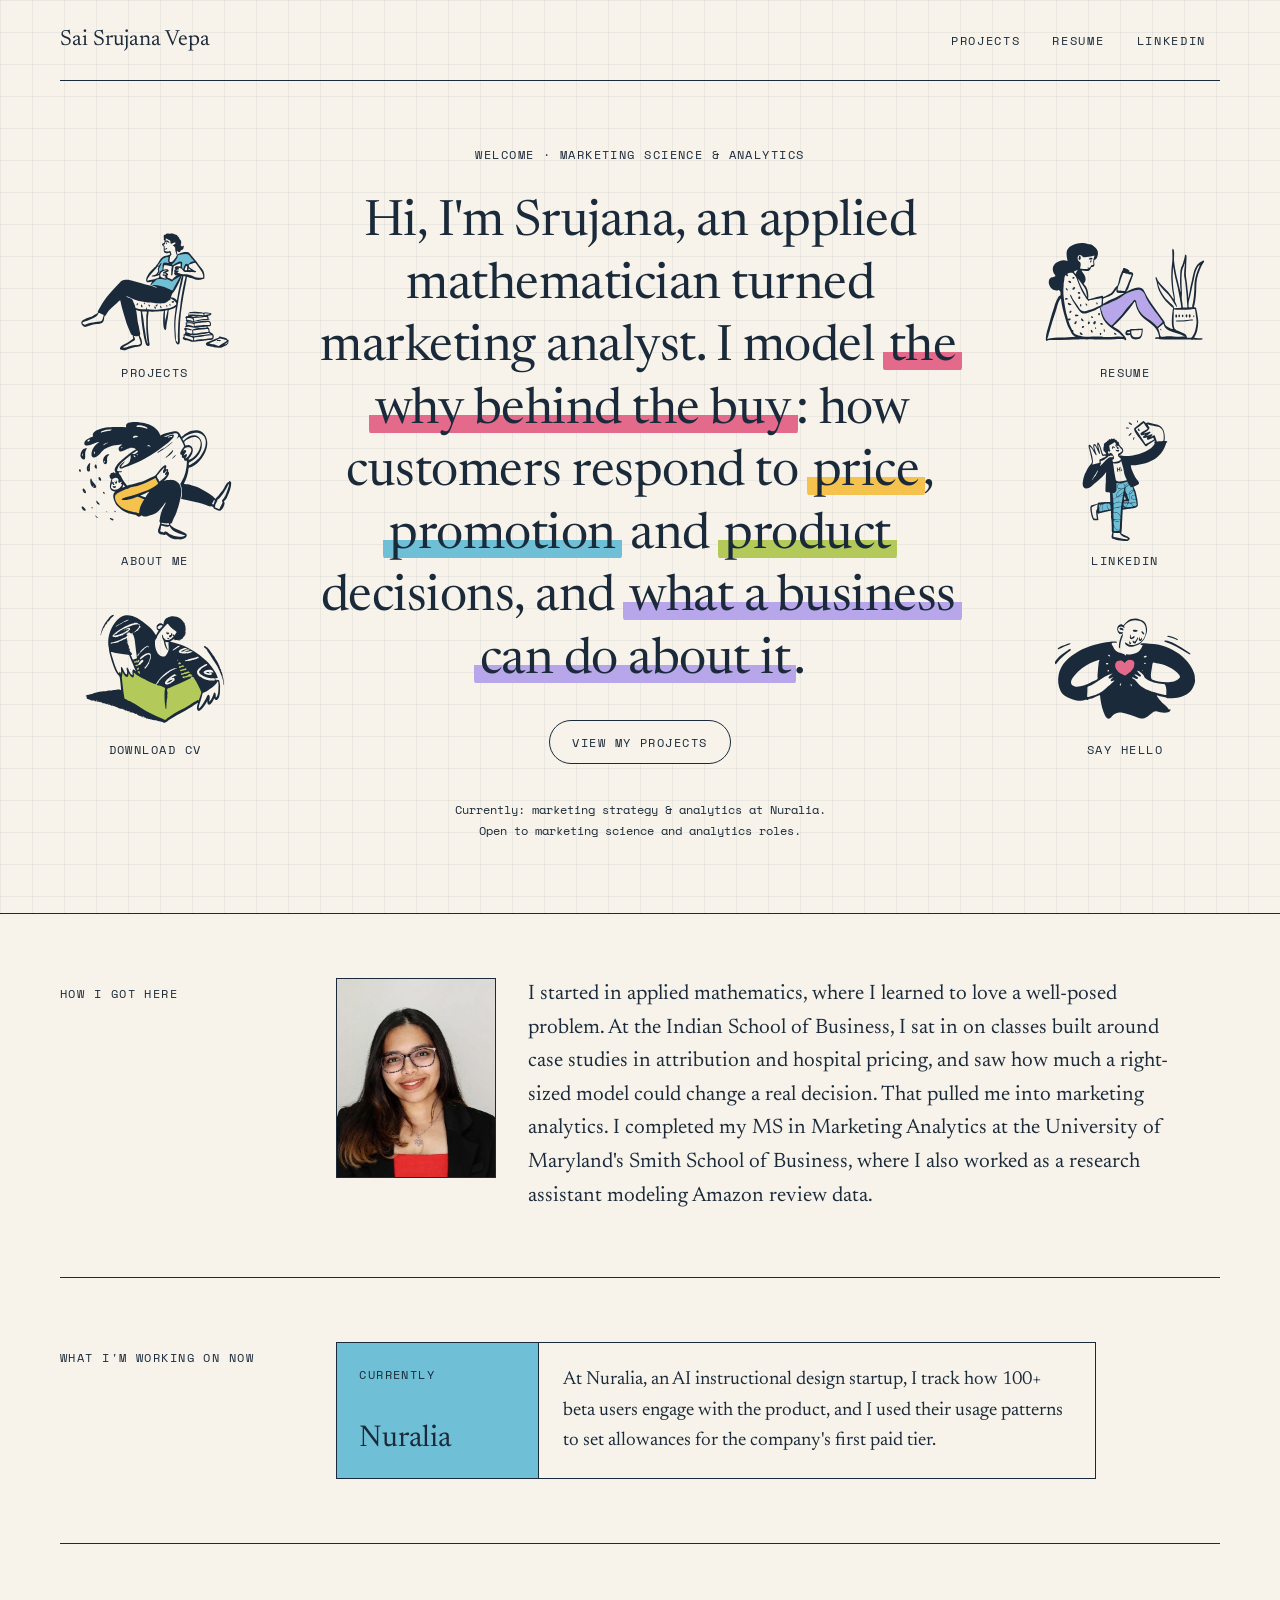
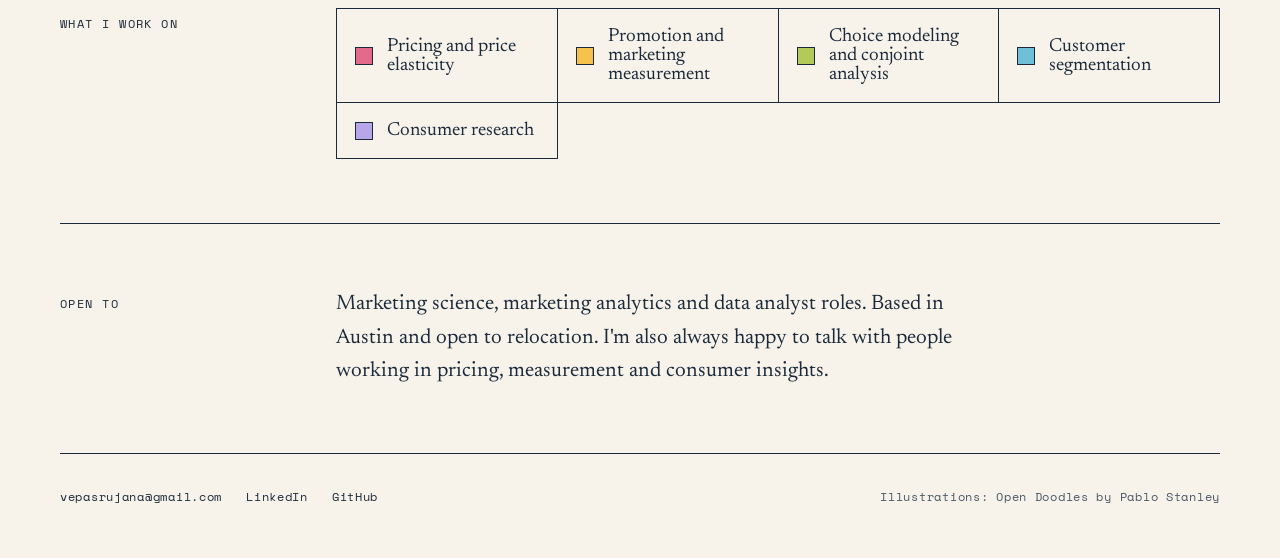
==== commit 1734e676: "Add files via upload" ====
--- a/index.html
+++ b/index.html
@@ -33,7 +33,7 @@
 </div>
 <div class="hero-center">
 <p class="label">Welcome · Marketing science &amp; analytics</p>
-<h1>Hi, I'm Srujana. I'm a marketing analyst trained in applied mathematics who models <a class="ul ul-a1" href="projects">the why behind the buy</a>: how customers respond to <em>price</em>, <em>promotion</em> and <em>product</em> decisions, and <a class="ul ul-a2" href="#about">what a business can do about it</a>.</h1>
+<h1>Hi, I'm Srujana, an applied mathematician turned marketing analyst. I model <a class="hl hl-a1" href="projects">the why behind the buy</a>: how customers respond to <span class="hl hl-a3">price</span>, <span class="hl hl-a2">promotion</span> and <span class="hl hl-s1">product</span> decisions, and <a class="hl hl-s2" href="#about">what a business can do about it</a>.</h1>
 <a class="btn" href="projects">View my projects</a>
 <p class="hero-note">Currently: marketing strategy &amp; analytics at Nuralia.<br>Open to marketing science and analytics roles.</p>
 </div>
--- a/style.css
+++ b/style.css
@@ -53,13 +53,20 @@
 .ul { text-decoration: underline; text-decoration-thickness: 3px; text-underline-offset: 6px; }
 .ul-a1 { text-decoration-color: var(--accent-1); }
 .ul-a2 { text-decoration-color: var(--accent-2); }
+.hl { padding: 0 .12em; margin: 0 -.04em; border-radius: .12em; -webkit-box-decoration-break: clone; box-decoration-break: clone; text-decoration: none; background-image: linear-gradient(transparent 58%, var(--hl) 58%, var(--hl) 94%, transparent 94%); }
+a.hl:hover { background-image: linear-gradient(var(--hl), var(--hl)); }
+.hl-a1 { --hl: var(--accent-1); }
+.hl-a2 { --hl: var(--accent-2); }
+.hl-a3 { --hl: var(--accent-3); }
+.hl-s1 { --hl: var(--secondary-1); }
+.hl-s2 { --hl: var(--secondary-2); }
 
 /* Home */
 .gridbg { background-image: linear-gradient(rgba(27,42,58,.06) 1px, transparent 1px), linear-gradient(90deg, rgba(27,42,58,.06) 1px, transparent 1px); background-size: 32px 32px; border-bottom: 1px solid var(--ink); }
 .hero { display: grid; grid-template-columns: 190px minmax(0, 1fr) 190px; gap: 28px 48px; align-items: center; padding: 64px 0 72px; }
 .hero-col { display: flex; flex-direction: column; gap: 36px; }
 .hero-center { display: flex; flex-direction: column; align-items: center; gap: 28px; text-align: center; min-width: 0; }
-.hero h1 { margin: 0; max-width: 680px; font-size: clamp(28px, 3.8vw, 46px); line-height: 1.22; letter-spacing: -.01em; }
+.hero h1 { margin: 0; max-width: 700px; font-size: clamp(30px, 4vw, 50px); line-height: 1.25; letter-spacing: -.01em; }
 .hero-note { margin: 8px 0 0; max-width: 520px; font-family: var(--mono); font-size: 12px; line-height: 1.7; }
 .doodle-link { display: flex; flex-direction: column; align-items: center; gap: 8px; text-decoration: none; }
 .doodle-link svg { display: block; width: 100%; max-width: 170px; height: auto; transition: transform .2s ease; }
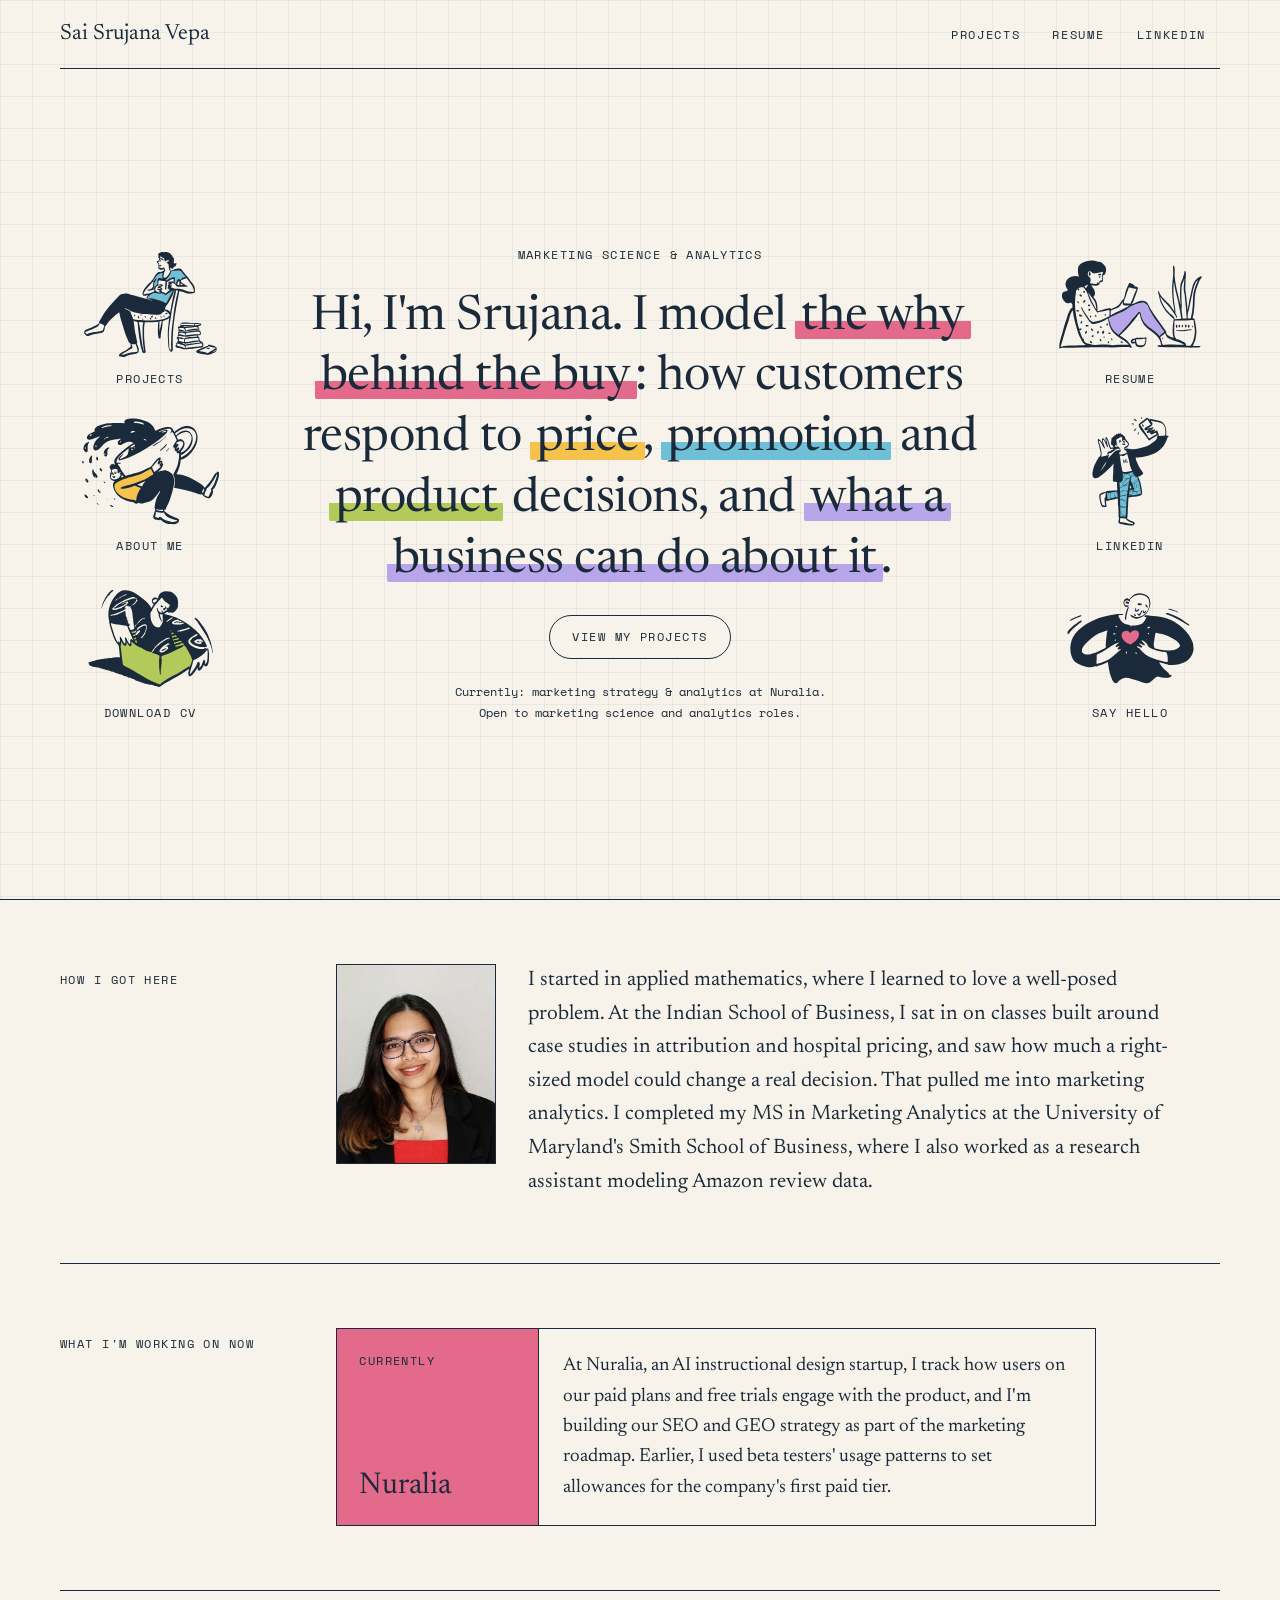
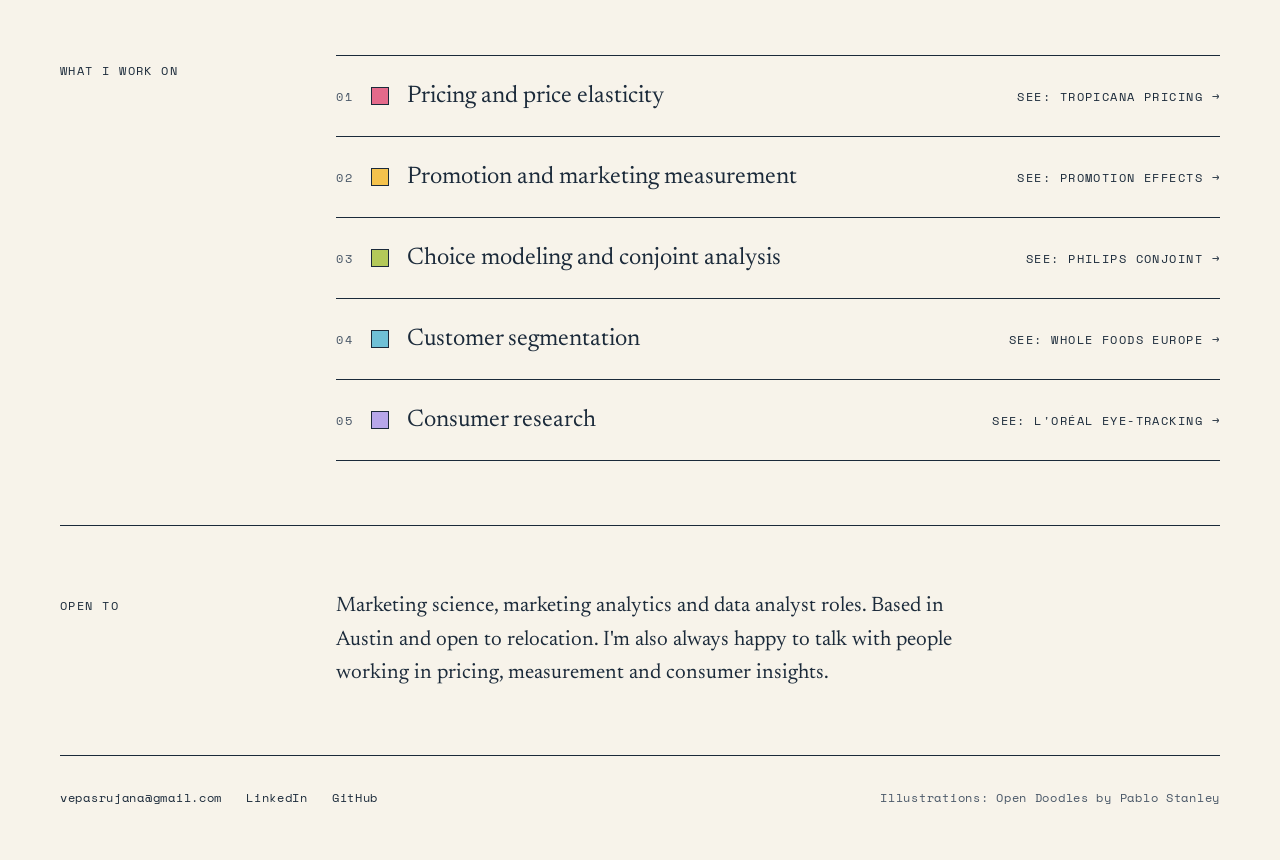
==== commit b3f21758: "Add files via upload" ====
--- a/index.html
+++ b/index.html
@@ -32,8 +32,8 @@
 <a class="doodle-link" href="Sai-Srujana-Vepa-Resume.pdf" download><svg aria-hidden="true" focusable="false" xmlns="http://www.w3.org/2000/svg" viewBox="0 0 1024 768"><g fill="none" fill-rule="evenodd" stroke="none" stroke-width="1"><path style="fill:var(--secondary-1)" d="M303.253 421.074c4.746 35.592 9.49 71.184 14.237 106.776l3.832 28.742c.484 3.627.027 10.78 1.87 14.028.65 1.145 2.362 1.689 3.62 2.364l12.99 6.975 109.889 58.998 105.46 56.62c3.639 1.954 9.523 7.05 13.45 5.707 3.733-1.276 7.548-4.424 10.937-6.41l19.517-11.437 118.097-69.211 48.725-28.555 13.332-7.813c2.324-1.362 2.626-1.314 3.54-3.626 3.42-8.643 5.005-18.544 7.425-27.512l8-29.65c1.19-4.41.632-4.978-1.308-9.235l-11.514-25.276-25.557-56.1c-3.445-7.562-11.743-12.883-17.717-18.445l-92.757-86.36-7.068-6.58c-.388 13.184-2.993 27.357.828 40.093l18.81 62.703 9.093 30.307c.563 1.877 3.99 9.32 3.075 10.97-.508.916-4.838 1.842-5.776 2.198l-12.088 4.599-33.678 12.812a374597.17 374597.17 0 01-30.291 11.524c-3.424 1.303-7.445 3.715-11.061 3.514-3.235-.18-6.913-1.781-10.043-2.587l-16.51-4.253-32.431-8.353c-12.162-3.133-22.433-12.334-32.834-19.144l-53.633-35.117c-4.093-2.68-4.108-4.21-5.74-9.102L418.98 382.25c-1.957-5.871-4.364-11.767-5.842-17.778-2.438-9.92-3.884-20.19-5.815-30.22l-1.747-9.078-22.462 9.116c-1.085.44-6.373 1.753-6.843 2.832-.298.682 1.275 3.777 1.5 4.442l18.625 55.159 5.858 17.35-14-22a518151.1 518151.1 0 01-11 37l-26-30-9 30-28-37-3.33 19.309c-.334 1.943-.267 7.516-1.56 9.054-1.065 1.266-4.131.638-6.11.638"></path><g style="fill:var(--ink)"><path d="M799.187 439.01c-.525 16.754-.16 38.503-9.33 53.234-1.48 2.377-6.493 9.783-7.053 3.268-.549-6.396 1.025-12.73-.534-19.2-.834-3.462-3.639-11.024-8.434-7.897-2.443 1.594-3.087 5.529-4.043 8.013-1.414 3.675-2.998 7.292-4.487 10.939-5.2 12.73-10.588 27.924-22.147 36.349 1.513-10.978 5.636-22.7 2.864-33.797-.944-3.782-3.806-10.688-8.733-8.472-4.802 2.159-7.914 11.793-10.18 16.083-6.87 13.007-13.898 25.769-21.633 38.29-3.89 6.298-8.093 12.054-13.184 17.44-3.183 3.37-7.152 9.066-12.169 9.568 0-9.603 3.16-18.881 6.045-27.924 3.103-9.724 5.932-19.531 8.978-29.273a254.583 254.583 0 006.57-25.503c.73-3.584 1.305-7.295 4.36-9.61 2.746-2.08 7.084-3.07 10.146-4.6 8.04-4.016 16.31-8.35 23.778-13.343 3.067-2.05 5.707-4.698 8.918-6.537 3.66-2.095 7.075-3.858 10.46-6.411 14.606-11.017 27.773-24.57 36.645-40.701 1.44 6.48 3.348 12.814 3.56 19.495.214 6.85-.182 13.743-.397 20.589m-120.209 77.009c-2.336-3.945-5.895-2.33-9.03-.427a2179.544 2179.544 0 01-14.637 8.795c-9.953 5.93-19.722 12.17-29.446 18.466-19.795 12.813-40.28 23.3-61.149 34.146-20.17 10.48-39.543 22.954-58.44 35.562-4.543 3.03-9.053 6.13-13.414 9.417-3.87 2.917-6.967 7.013-11.042 9.61-4.244 2.704-7.16.51-11.22-1.484-5.076-2.494-10.366-4.584-15.555-6.833-20.939-9.078-41.938-18.501-62.307-28.805-20.246-10.24-39.429-22.04-58.828-33.76-9.239-5.58-18.32-11.515-27.433-17.301-9.698-6.157-19.739-10.77-29.912-16.004-4.5-2.317-8.488-5.462-13.11-7.568-4.86-2.213-9.995-3.801-14.347-6.994-1.95-1.432-3.597-3.143-5.827-4.156-1.83-.831-3.909-.971-5.717-1.854-3.678-1.796-4.73-5.441-5.443-9.232-4.58-24.337-7.016-49.348-9.67-73.956-1.493-13.838-3.158-27.622-5.22-41.387-.93-6.206.94-11.014 1.922-17.051 1.146-7.051 1.6-14.25 2.367-21.35 3.624 6.715 6.758 13.76 11.37 19.888 3.398 4.515 9.204 10.918 15.463 10.767 9.728-.235 9.283-16.92 9.675-23.543 4.431 3.955 5.775 10.398 9.453 14.992 3.358 4.194 7.928 9.398 13.085 11.276 10.858 3.955 9.813-16.2 9.216-21.916-.3-2.867-1.919-7.403 1.922-6.096 3.537 1.204 6.98 6.195 9.952 8.484 5.14 3.958 10.776 7.247 16.048 11.025 6.541 4.688 13.6 8.076 20.268 12.442 4.171 2.73 8.721 3.344 13.268 5.352 6.662 2.943 12.547 7.329 18.888 10.857 12.557 6.983 26.487 13.245 40.222 17.455 4.444 1.362 10.366 5.202 13.737 1.256 2.076-2.428 3.44-6.137 5.202-8.86a181.227 181.227 0 017.054-10.087c8.738-11.681 18.435-22.711 29.204-32.563 12.53-11.461 26.23-21.775 40.883-30.365 6.296-3.691 32.586-20.234 38.365-8.591-4.749-.296-8.865 1.44-12.926 3.616-.99.53-6.102 4.18-4.906.964-1.485.278-2.787 2.214-3.91 3.075-1.944 1.488-4.89 3.206-7.14 4.438-2.225 1.217-4.973 1.515-7 2.99-.74.54-1.189 1.414-1.895 1.997l-2.024.016-.909 3.362c-1.144-3.667-2.776 1.102-4.687 2.65-1.149.932-2.968 1.89-4.32 2.492-1.012.449-1.168-.595-2.15.199-.872.705-1.428 2.258-2.366 3.142-1.15 1.082-2.624 1.923-3.907 2.847-2.458 1.77-5.058 3.16-7.548 4.838-3.35 2.258-5.107 6.14-8.359 8.502-1.54 1.118-3.934 1.249-4.768 1.965-2.09 1.798-1.402 4.522-5.302 4.642.355.568.568 1.184.641 1.849a5.12 5.12 0 01-2.478-1.156c.162 3.89-3.663 5.279-5.956 7.674-1.322 1.38-2.969 3.32-3.9 4.982-.156.278-.452 2.495-.516 2.525-.354.17-2.509-1.723-2.305-1.565-.6 3.594-4.079 6.992-5.602 10.319-.802 1.753-1.617 4.57-3.198 5.804-.43.335-1.753-.015-2.846 1.15-.802.854-1.727 2.433-2.053 3.566-.217.757.044 2.715-.268 3.169-.572.83-1.462-.004-2.358.61-1.656 1.134-1.698 2.906-4.12 3.139 1.67 4.058 11.753 5.309 15.418 6.463 10.365 3.262 21.24 6.52 30.928 11.516 2.506 1.292 4.877 2.357 5.321 5.334.62 4.142-1.492 9.65-1.895 13.834-1.09 11.299-1.314 22.93-1.086 34.278.216 10.748.564 21.597 1.065 32.332.464 9.953 2.471 19.709 3.554 29.592.297 2.713.1 14.945 4.763 14.329 3.894-.514 1.435-8.87 1.362-11.264-.163-5.301.953-10.713.906-16.061-.022-2.571 1.102-4.786 1.21-7.246.107-2.431-1.1-4.352-.739-6.872.348-2.418 7.496-16.326.631-14.697.402-1.988.754-3.993 1.285-5.952a7.868 7.868 0 011.772 2.31c.611-4.271.407-8.535.786-12.81.17-1.936.955-4.057.687-6.01a6.287 6.287 0 00-.308-2.38 2.187 2.187 0 00-1.566-.705c-.327-1.07-.41-1.363.17-2.412.248-.711.742-1.155 1.481-1.331 1.408-.167 1.57-.976.482-2.427.567-2.864.64-4.672.231-7.53-.344-2.401.921-7.05-.368-9.188-1.505-2.5-2.253-.075-2.533-3.54-.06-.732-.108-2.26.187-2.991.323-.796 1.294-.47 1.418-.753.843-1.925.9-5.715-2.084-5.386l.35-4.125c2.155 2.48 1.402.38 2.624-.998 1.646-1.858 3.256-2.178 5.61-2.913 6.27-1.956 12.312-4.9 18.44-7.287 12.976-5.057 26.193-9.572 38.79-15.548 26.492-12.571 52.46-26.214 79.114-38.453-1.904-3.534-.72-3.706.672-7.024 1.858 1.29 1.467.39 2.79.31-.12-1.106.223-1.44 1.031-1.001a5.178 5.178 0 001.978.209c1.65.283 2.998 1.19 4.498 1.536a5.414 5.414 0 001.623.818c.53-.121.982-.383 1.356-.787 2.428.45 3.246 2.279 3.353 4.927.018.46-1.392.933-.988 1.552.705 1.082 2.603.824 3.69.962l-.714 3.37c4.765-2.2 3.522 4.684 4.967 6.945.403.63 1.3.127 1.767.858.608.954.425 2.305.944 3.255 1.173 2.149 2.347 1.888 3.516 4.349 6.11 12.849 14.236 24.82 20.1 37.945 2.792 6.247 5.31 12.6 8.225 18.793 2.682 5.699 4.215 10.544 2.303 16.767-4.434 14.437-9.176 29.137-14.987 43.082l-.87-1.383M369.684 623.78l-1.248 2.125c-.924-5.315 1.538-2.85 1.248-2.125m-19.558-9.952c-1.333-.4-.757-2.576-.714-3.507.843 1.05 1.67 2.122 2.372 3.276l-1.658.23m-53.603-20.431l3.994-2.24c-1.613 3.145-1.613 3.145-3.994 2.24M212.195 316.46c-2.139 5.25 4.383 37.666-1.689 38.724-.87-2.845-.98-10.68-4.585-11.614-4.473-1.161-4.032 6.904-4.643 9.398-9.183-6.39-13.262-18.727-17.649-28.505-5.592-12.463-9.992-25.426-14.194-38.412-3.593-11.103-6.564-22.402-10.195-33.487-2.28-6.962-4.74-13.941-6.274-21.117-.333-1.56-1.644-5.512-.53-6.994 1.62-2.155 7.447.313 9.325.879 12.183 3.666 24.821 5.244 37.338 7.374 13.907 2.365 27.783 4.81 41.774 6.644 3.496.458 6.994.892 10.494 1.314 2.27.274 5.706 0 7.862 1.018 4.364 2.059 5.293 9.939 6.914 14.027 6.047 15.252 13.164 30.022 19.531 45.136 5.736 13.615 10.084 28.1 18.33 40.497-6.15-2.726-13.943-17.138-20.814-8.831-2.954 3.572-2.209 8.278-1.973 12.553.342 6.18.45 12.406.45 18.596-6.725-1.747-11.243-9.38-14.773-14.787-4.822-7.385-7.859-14.344-9.994-22.81-.925-3.666-3.377-3.757-5.556-5.951-1.4-1.41-2.104-3.31-4.112-1.26-2.524 2.579-.845 9.718-.409 12.762 1.035 7.243 4.43 18.39 1.13 25.196-4.454 9.185-16.389-13.926-17.787-17.264-.71-1.7-13.409-34.284-17.97-23.086m-8.339-157.41l2.255.345c-.606.535-1.867 2.41-2.897 1.915l.642-2.26m39.83-8.547l-.708.776c-1.078-1.348-.696-3.313-.696-4.872 1.425.86 1.773 2.583 1.404 4.096m3.22 14.956v4.406c-2.987-1.294-3.046-1.962 0-4.406m3.625 5.602c-2.092-.574-2.342-1.037-2.048-4.252.867 1.8 1.438 2.988 2.048 4.252m12.042 32.63c-.877 2.256-6.002-3.12-5.814-4.73.18-1.534.966-1.992 2.052-1.005.36.327-.174 1.508.055 1.918.827 1.484 2.494 2.698 3.707 3.817m.057 13.592c-1.284 3.206-3.573-1.843-.218-1.981a4.52 4.52 0 01.218 1.98m-2.49-5.054a58.838 58.838 0 01-1.45-2.02c1.728.35 3.1 2.868 4.923 1.188-.216 2.562-2.036 2.633-3.474.832m-111.745-41.644c-2.779-3.033 15.342-5.162 17.528-5.683 15.864-3.783 30.842-9.257 45.675-15.974 7.076-3.204 14.116-6.447 21.026-10 2.984-1.532 7.074-2.832 9.566-5.134 1.78-1.643 1.708-2.886 4.02-3.865 1.963-.83 2.061-.046 2.96-1.546.54-.9 1.151-4.198.835-5.174-.86-2.663-2.134-.504-3.92-2.34-1.288-1.322-.976-5.084-.625-6.642.456.742.718 1.548.788 2.416 1.94-.956 1.157-4.24 3.278-4.777 2.235-.566 2.004 1.175 2.587 2.955 1.69-2.48.335-4.595-.579-7.017 4.647-.87 9.64-1.713 14.246-.167 3.331 1.117 6.182 3.864 9.7 4.395 3.443.519 4.105-1.114 6.644-2.771 2.061-1.345 3.831.239 4.892-.777-.654 3.43-6.277 2.96-5.585 7.247.312 1.929 2.676 3.662 3.752 5.163 1.351 1.884 2.428 3.967 3.348 6.09 3.58 8.258 5.11 17.84 6.611 26.672 3.706 21.798 4.175 44.026 7.661 65.894 1.661 10.416 3.326 20.838 4.19 31.356.215 2.63 1.821 8.595.507 11.125-1.11 2.136-3.583 2.142-5.753 2.659-4.246 1.009-8.233 2.38-12.306 3.899-3.65 1.36-4.712 2.196-7.056-1.24-2.267-3.323-3.388-7.285-5.01-10.93-2.066-4.642-4.562-9.122-6.958-13.601 4.707 0 7.416-2.541 7.291-7.324-.136-5.298-4.493-6.555-6.289-10.91-1.747 2.27-1.894 2.334-3.139.18-1.424-2.463-2.385-6.97-3.256-9.764l1.87 1.994c1.57-2.162-.89-5.57-1.714-7.606-1.27-3.144-1.494-6.543-2.699-9.678-.657-1.711-2.179-3.058-2.552-4.843-.249-1.195.75-2.332.512-3.545-.412-2.112-2.8-4.378-3.544-6.526-1.143-3.304-2.384-6.213-3.802-9.432-1.919-4.357-1.473-8.93-1.824-13.566-.364-4.808-1.904-9.408-2.448-14.195-.376-3.307.801-7.471-1.7-10.12-.294 4.403.968 4.335-3.169 5.127-4.71.9-8.126 4.41-12.579 5.457-.918.216-1.587-3.794-1.229 1.676-2.136-1.577-6.695.38-4.994 1.317-1.289 1.379-3.828.425-4.252 2.49-4.38-4.258-11.406 10.239-16.623 2.677-.86 5.125-4.572 8.155-9.554 8.833-2.505.34-4.049 1.175-6.272 1.926-.45.15-.617.8-1.15.975-.817.266-2.015-.537-2.603-.381-1.197.318-2.528 1.893-4.199 2.206-1.916.359-4.006.194-5.924-.028-2.398-.278-3.453-.562-5.8.228-2.113.71-4.375 2.702-6.335.534-3.079 5.327-10.42 4.025-14.045.065M290.74 106.3c-2.33-.28-.712-2.283.367-2.885 2.932-1.634 2.15 3.187-.367 2.885m-129.02 19.116c13.676-19.73 37.068-33.286 57.65-44.692 11.242-6.23 22.717-12.27 34.521-17.368 5.87-2.534 11.806-4.97 17.8-7.196 3.2-1.19 6.438-2.27 9.68-3.346.895-.297 2.525-1.21 3.463-1.12-.162-.016 2.331.662 1.841.875 1.606-.7 2.37-2.522 4.258-3.251 2.122-.82 4.825-1.16 7.098-1.233 2.011-.066 3.752.765 5.668.83 1.26.042 2.33-.556 3.562-.644.631-.044.575.9.955.955.165.024 1.845-.607 1.861-.596.612.393 1.154 1.927 1.707 2.526 1.586 1.718 3.914 2.915 6.03 3.819 2.573 1.1 8.852 2.206 5.942 6.276 2.067-.297 3.03 1.57.441 2.044-1.402.257-2-1.027-3.042-1.903-2.405-2.02-8.243-4.896-11.707-4.766-1.949.073-3.455 1.552-5.252 2.089-1.769.528-2.645-.291-4.197-.161-1.814.15-2.982 1.686-4.71 1.959-1.62.256-2.522-.848-3.969-.771-1.72.09-3.386 1.585-5.028 2.087-2.612.798-4.53 1.342-7.08 2.665-4.942 2.565-10.46 3.539-15.554 5.747-4.072 1.765-8.689 2.694-12.457 4.646-4.19 2.169-8.399 4.33-12.502 6.687-2.964 1.703-8.99 2.289-12.258 1.856-.047 6.018-3.009 1.799-5.994 4.435a6.787 6.787 0 002.403 1.374c-3.235 1.292-6.225 2.9-9.359 4.385-3.239 1.536-6.695 1.874-8.823 4.779-1.96 2.677-1.296 1.296-4.22 2.35-1.343.484-2.51 1.96-3.477 2.95-1.662 1.705-2.03 4.285-2.979.783-.277.427-1.367 3.146-1.579 3.215-1.189-1.262-1.36.234-2.025.769.35 1.163-.15 1.925-1.5 2.286a82.49 82.49 0 01-2.074 1.493c-2.536 1.759-5.764 3.268-7.55 5.889-1.317-.777-1.805-2.118-1.003-3.487-2.517 2.32-5.52 4.703-6.2 8.274a2.792 2.792 0 00-1.093-.654c-1.022.69.31 2.746.957 3.209 2.826-1.098-.706-.7 1.193-.523.541.05 1.097.455 1.694.462 1.751.023 3.396-.061 5.132-.328 3.828-.59 7.59-1.69 11.296-2.791 4.036-1.2 8.073-2.398 12.02-3.87 3.25-1.212 6.446-2.563 9.641-3.91 1.276-.537 2.551-1.082 3.83-1.616 2.426-1.014 3.706-2.68 3.367.174 1.933-.321 3.608-3.053 5.092-4.168 2.088-1.567 4.436-2.736 6.91-3.536 1.002-.324 1.738-.736 2.774-.74.508 0 .812 1.432 1.132 1.354 2.22-.538 1.208-1.768 2.206-3.54 2.183-3.873 8.063-6.015 11.674-8.215 2.292-1.397 3.92-3.276 6.035-4.823.99-.723 1.71-1.043 2.746-1.35.794-.234 1.768 1.59 2.283-.243-1.847-.755-3.37-1.686-5.147-2.237-1.257-.391.251-1.728-1.74-.932-.8.32-1.076 1.868-1.37 2.516-2.225-1.987-8.48.072-11.12.904-.183.057-.998-.373-1.382-.347-1.524.102-2.585 2.153-3.588 3.037-2.667 2.349-5.56 3.33-8.844 4.672.874-4.775 7.297-6.731 11.046-8.56 5.48-2.674 10.582-6.087 16.582-7.525 3.996-.96 9.291-1.73 11.017 2.916 1.033 2.785 1.163 9.704-2.332 10.989-.369-1.3.813-2.411 1.17-3.54-3.48 1.329-4.053 5.508-6.695 7.689-1.485 1.225-2.016 1.618-2.734 2.802-.713 1.176-1.055 2.273-2.726 3.524-2.73-5.801-2.269 2.145-3.654 3.142.557-.401-2.257.77-1.92.646-.13.048-1.357-1.938-2.152-1.896-1.447.076-1.169 1.669-1.866 2.47-2.363 2.715-5.416 4.495-9.219 4.068-.089 1.93.507 4.238-2.13 4.414l-.346-4.281c-1.435 1.452-3.324 2.83-4.492 4.512-1.329 1.913-1.187 3.09-3.392 4.366-2.304 1.333-7.206 3.959-9.948 4.186.678-.962.558-1.831-.358-2.605-1.379 1.422-3.415 1.562-4.883 2.846 5.096 2.129-3.915 2.019-5.058 2.26-.765.162-1.433.859-2.208 1.016-1.029.209-1.162-.873-2.048-.53-1.296.502-.77 1.919-2.126 2.63-.974.513-2.626.506-3.725.992-2.619 1.16-8.198 3.729-9.968.613-.897 5.346-10.058 2.092-13.449 1.732-4.644-.493-12.733-2.673-8.425-8.89m19.506-54.698c.657-.561 1.315-.52 1.973.124-.916-4.838 6.17-7.187 9.26-9.244 4.1-2.728 8.926-8.021 14.291-7.602l-2.742 2.034 3.912.507c-.735 1.08-1.47 2.159-2.208 3.238-1.204-6.636-7.486 1.742-9.304 2.963-1.83 1.229-3.657 2.145-5.284 3.644-1.612 1.485-3.067 4.159-5.732 2.823-.243 3.79-3.29 2.762-5.397 4.86-.088-1.316.666-2.247 1.231-3.347m27.834-18.92c6.485-2.428 12.131-6.92 18.242-10.127 5.837-3.065 11.792-5.817 17.726-8.676 3.01-1.451 8.524-5.203 11.965-3.291 4.643 2.582-1.749 3.415-3.409 4.309-.614-3.976-2.765-.374-1.48 1.838-3.543-1.53-11.27 4.456-14.65 6.107-.765.374-.422.59-1.292 1.03-.214.108-2.432.613-3.067.826-3.182 1.065-5.279.219-6.65 4.06l-.86-2.714c-1.993 4.473-8.048 6.43-11.92 9.076-.998.682-3.848 3.327-5.114 2.78-1.762-.762-1.055-4.632.51-5.217m116.986 13.486c2.738.18.098 1.458.85 2.302-.085-.095 1.65 1.384 1.422.978.306.546 1.041.526 1.417 1.636 1.295 3.817-4.36 7.76-6.267 9.927-3.708 4.213-5.85 9.548-9.715 13.626-1.745 1.842-3.48 3.114-5.9 3.8-1.693.482-3.484-.033-5.04 1.595-1.253 1.31-.969 2.056-2.354 2.753-2.44 1.229-3.515.15-5.889 2.807-2.043-5.554 3.827-5.545 6.89-8.65 4.228-4.284 8.861-8.607 12.826-13.191 3.522-4.073 4.933-7.644 6.605-12.592.527-1.56 1.101-4.905 2.554-5.884 2.263-1.524.905.78 2.601.893m13.464 144.28c7.181-8.032 16.09-15.244 25.745-20.082 3.451-1.73 8.364-4 11.941-1.337 3.508 2.61 2.753 7.817 1.34 11.359-1.356-.532-.077-5.51-.78-6.74-1.534-2.684-4.844-1.26-7.096-.36-2.638 1.055-4.992 2.219-7.08 4.132-.849.775-2.472 1.47-3.015 2.003-.816-.34-1.297-.092-1.44.74.167.51.147 1.012-.062 1.506-.119.157-1.18-.487-1.33-.358-.689.589-1.333 1.282-2.01 1.829-1.359 1.099-2.515 1.619-3.766 3.15-2.416 2.962-5.612 4.697-8.039 7.518-.548.638-1.205 2.273-1.328 2.416-1.227 1.432-3.046 2.565-4.43 4.08-2.393 2.62-4.948 4.378-7.709 6.624-1.189.966-2.576 2.007-3.367 3.35-.36.614-.563 3.974-.576 3.988-2.708 2.968-2.18-2.998-1.977-3.746 2.2-8.05 9.634-14.092 14.98-20.072m-14.782 54.427l.956 3.592c-2.147-1.761-2.147-1.761-.956-3.592m-2.319 4.14c-.789.795-1.582 1.585-2.38 2.37-1.758-1.857 2.702-2.688 2.38-2.37m-1.115-31.962c-.84 3.398-3.915 7.517-6.029 10.199.233-.296-1.804.299-2.036.434-.753.436 1.05 3.262-1.559 1.999-.926.524.897 2.658-.36 3.613-3.637-8.285 6.291-15.463 10.135-21.613 1.88 1.726.321 3.463-.15 5.368m-23.618 44.794c2.651.682 4.03.253 5.82-2.351 1.076-1.564 1.47-4.334 3.93-1.994l.434-3.01c3.513 1.442 3.218 6.65 4.753 9.536.747-3.265 2.516-12.386 7.933-10.923 6.081 1.643-4.04 12.1-4.98 14.663-2.067-3.208-1.254-.224-2.83.228-1.354.389-3.468-.607-5.112-.517-5.002.272-9.396 2.522-13.965 4.427l-3.47-9.357c2.69.207 8.252-6.953 9.042-1.75-1.995-.346-2.557-.258-3.529 1.558a4.686 4.686 0 011.974-.51m11.228 40.71c-.008-.024 5.174.296 5.636.127 3.546-1.295 2.235-5.317 2.96-8.16 1.462 1.344.687 3.797 1.138 5.536.53 2.044 2.061 3.786 2.203 5.972.323 4.939-3.73 3.843-6.802 5.44-2.625 1.367-2.916 3.085-5.133-.596-.6-.996-1.89-3.591-1.758-4.865.13-1.262 2.13-2.311 1.756-3.453m4.176 21.372l-1.433-1.605c4.27 1.307 1.752-.658 2.734-3.345 3.277 2.182 5.95 4.425 8.543.056l4.48 18.07c-3.009.708-6.89-3.941-8.955-5.538-1.192-.923-7.807-4.478-3.835-5.514l-1.534-2.124m29.244-56.742c-2.487 2.365-4.992 3.689-7.7 5.548-2.375 1.632-1.557 3.505-3.616 5.325-1.367 1.21-4.572 2.442-6.26 3.365-3.01 1.644-5.705 1.957-8.8.117.842 6.78-3.802 7.312-9.583 8.655-2.757.64-4.389 1.62-6.376-.905-1.36-1.728-1.894-4.857-.2-6.438 2.688-2.512 9.852-1.645 13.302-3.225 2.618-1.198 5.285-7.95 8.515-5.492-1.667-2.655.274-3.37 1.723-5.263 1.587-2.075 2.562-4.501 4.204-6.56 3.12-3.911 7.91-7.846 12.341-10.205 3.9-2.075 5.946-.606 6.53 3.752.294 2.19.283 5.455-.944 7.399-.39.62-1.682.627-2.073 1.209-.68 1.017-.056 1.76-1.063 2.718m45.753-52.593c3.111 2.408 2.808 7.468 3.298 10.914.691 4.857.19 9.557.116 14.504-.078 5.183-2.62 8.559-3.818 13.417-1.33 5.404-3.047 8.266-6.03 12.8 3.235.51-1.58 10.174-2.375 11.425-.862 1.358-7.813 7.616-4.833 7.616-1.644 2.168-3.434 4.393-5.072 6.5-.645.83-1.776 1.157-2.284 1.743-1.035 1.19-1.098 2.253-1.839 3.643-1.125 2.109-1.495 1.546-2.974 3.076-1.02 1.057-1.69 2.452-2.694 3.465-3.232 3.263-3.644.59-5.45-1.923-.278.673-.77 1.095-1.477 1.266-.566-2.844 3.33-5.717 4.968-7.445 2.683-2.832 5.135-5.952 7.507-9.05 5.08-6.635 9.645-13.685 13.247-21.237 3.832-8.037 6.893-16.735 8.483-25.503 1.212-6.683 2.364-18.147-6.566-19.847-6.495-1.236-13.655 2.71-19.009 5.905-3.263 1.946-6.544 3.88-9.652 6.07-3.374 2.374-6.29 5.734-9.952 7.639 2.003-1.042-4.606 2.094-3.594 1.212-.474.412-.065 1.67-.378 2.239-.408.739-1.826 1.469-2.462 1.947-1.68 1.262-4.364 2.553-5.128 4.637-10.656-7.602 10.535-21.098 15.967-24.535 10.775-6.817 29.524-20.137 42.001-10.478m28.744-73.933c-.102-5.474 4.356-12.947 7.367-17.411 1.473-2.185 3.826-2.098 4.69-4.675.497-1.484-.156-3.04-.008-4.53.2-2.015 1.074-3.631 2.082-5.363 9.113-15.657 20.185-29.515 31.978-43.175 5.815-6.734 11.328-13.727 17.6-20.053 2.62-2.642 9.66-12.14 13.688-11.19 2.133.503 3.374 3.758 4.337 5.419 1.592 2.747 3.343 5.32 5.278 7.846 5.107 6.669 10.998 12.523 17.955 17.25 4.344 2.954 8.733 5.825 12.981 8.92 3.497 2.547 8.784 5.459 11.281 9.035 2.498 3.577-1.17 6.606-3.175 9.576-3.116 4.619-5.982 9.405-9.11 14.019-1.244-.894-.923-2.71-1.775-3.855-.756-1.015-1.825-1.428-2.869-2.055-2-1.2-3.965-2.665-5.772-.656-3.163 3.516 1.186 11.827 5.874 10.915.552 3.47-8.809 9.185-11.155 11.095-7.2 5.858-14.627 10.95-24.138 11.48-3.849.215-7.854-.077-11.51-1.365-1.753-.617-3.69-1.464-5.033-2.81-1.608-1.61-2.018-4.005-3.578-5.6-1.353-1.382-3.21-1.595-4.563-2.983-1.354-1.39-2.023-3.583-2.572-5.382-1.074-3.515-1.277-7.222-2.309-10.745-.62-2.12-1.13-4.952-3.156-2.916-2.94 2.958-1.464 12.259-.71 15.803 1.076 5.056 3.601 9.132 6.246 13.482 2.868 4.719 3.927 9.096 4.441 14.556.962 10.22 3.895 20.029 8.46 29.225 1.92 3.872 4.221 7.513 6.295 11.296.97 1.765 3.14 7.787 5.775 7.755 4.21-.052-1.787-12.33-2.619-14.39-4.612-11.415-9.017-23.413-10.005-35.773 6.611 1.703 13.817 3.319 20.663 2.24-4.419 9.882.197 19.72-.368 29.893-.282 5.1-.486 9.807-.38 14.893.092 4.46-1.922 8.918-3.663 12.95-3.458 8.01-7.81 17.89-14.233 24.025-5.369 5.129-12.55 5.53-19.566 4.349-15.958-2.688-26.443-14.955-33.14-28.887-4.303-8.95-7.592-18.504-9.634-28.224-2.364-11.25-1.74-22.574-1.95-33.984m20.724-75.811c-14.892-10.775 6.748-23.011 17.763-21.345 2.584.39 7.338 1.458 7.096 4.83-.198 2.756-4.795 5.828-6.56 7.529-5.033 4.854-10.155 14.877-18.299 8.986m108.334 239.417c-.51-.458-4.679.666-3.028-1.8 1.372-2.05 5.176.519 6.558 1.046-1.139.787-2.13 2.006-3.53.754m-62.009 130.319c-1.28.158-2.618-3.294 1.996-.715l-1.996.715m-.132 56.26c.16 1.548.632 2.568-.467 3.693-.929-1.145-1.049-2.76.467-3.692m1.873 23.246c-.136.842-.272 1.684-.406 2.525l-3.196-1.618 3.602-.907m1.304-19.602c1.588.594.85-1.305 2.002-1.572.413 1.977-.096 3.67-1.23 5.3-.109-.385-.69-3.7-.772-3.728m40.584-140.275c-2.228-.284-2.565 2.07-4.226 2.983-1.072.59-4.336.147-4.945 1.276l2.413.697-5.523 2.977c4.428 0 9.042-2.115 13.44-1.494 1.86.263 3.222.89 4.388 2.403.708.918 1.33 2.395 1.444 3.519.123 1.216-.825 2.056-.657 2.636 1.982.054 1.748 3.305 1.303 4.63-.965 2.873-4.798 7.372-8.233 5.55 1.437 2.039 1.071 3.203-1.054 4.386.193-.674.335-1.853-.75-1.736-.28 1.13-.173 2.922-1.096 3.774-1.033.953-1.955-.161-2.943.459-1.17.736-.819 1.89-1.74 2.689-1.218 1.054-1.392.305-2.848.51-2.205.312-.798-1.058-2.564.728-.61.616-.508 2.219-1.498 3.12-1.902 1.732-6.977 3.536-8.799 1.316-4.38 6.943-17.512 8.609-23.624 3.128-9.748-8.741 8.428-26.518 14.43-32.152 6.022-5.654 12.712-10.538 19.481-15.252 3.846-2.678 7.793-5.11 11.823-7.495 2.486-1.473 5.608-4.162 8.663-3.904 2.74.232 5.081 2.358 7.966 2.779 2.086.304 6.14.806 3.507 3.636-1.23 1.322-6.065 3.46-7.71 3.782-.968.189-1.987-.173-2.945.023-1.622.333-2.736 1.702-4.5 1.528.558 2.619-.462 3.852-3.203 3.504m28.85-97.23c0 2.049-3.74 1.538-4.52.842-1.287-1.145-1.332-4.57-1.809-6.126 2.174.547 6.326 2.549 6.328 5.284m-30.128-67.598c7.856-6.457 16.116-12.377 24.848-17.591 3.127-1.867 7.542-5.633 11.426-5.163 1.63.198 4.997 2.069 3.77 4.132-.229.386-2.042.54-2.602.82-.635.318-1.133 1.192-1.722 1.624-4.08 2.993-8.982 4.832-13.075 7.897-3.364 2.517-6.5 5.333-10.122 7.493-3.474 2.07-7.104 3.382-10.402 5.676.065-.046-4.29 1.52-3.436 1.805-3.823-1.28.215-5.788 1.315-6.693m52.378-2.405c4.667-1.86 9.233-4.117 14.12-5.367 2.437-.624 4.94-1.093 7.464-.812.43-.751 1-.917 1.714-.498a5.571 5.571 0 002.203 1.972c1.392 1.07 6.517 2.469 5.493 4.832-.677 1.563-5.816 1.693-7.226 2.044-4.25 1.059-8.215 3.44-12.594 4.026-.41.055-1.753-.443-1.768-.44-1.709.373-3.13 2.146-4.599 2.996-3.16 1.829-7.7 2.136-9.969 5.293 7.348 4.98 13.723.04 20.183-3.72 3.87-2.252 8.024-3.877 12.253-5.321 2.21-.754 4.44-1.538 6.68-2.2.927-.338 1.88-.581 2.858-.73.91-.181 1.561.15 1.954.994 2.708-.09 2.94-1.79 4.57 1.38 2.298 4.468-1.218 4.24-4.522 4.79-4.582.76-9.242 2.472-13.757 3.607-1.04.262-10.172 2.379-10.183 2.454-.414 2.882 25.792.213 28.042-.22 3.97-.763 8.228-2.932 12.338-2.41 3.156.402 10.345 5.032 5.311 8.108-.99-4.744-4.393-.826-6.169.775-2.366 2.13-5.756 1.926-9 2.76-4.439 1.14-15.8 5.419-18.952-.035.997 4.78-17.113 2.35-19.603 2.193-2.427-.155-5.56.36-7.906-.331-1.53-.451-2.38-1.446-3.82-1.67-.354.38-.777.639-1.269.776a8.052 8.052 0 01-1.977-1.408c-4.85-2.23-12.354-3.461-9.659-10.562 2.542-6.697 11.625-10.818 17.79-13.276m45.46 4.139l.361-1.252c.015 1.279 3.065 1.825 2.713 3.482-.78 3.669-4.3-1.844-4.603-2.445l1.528.215m18.622 6.096c.353 1.503 4.41 4.703 3.404 5.44-1.599-2.173-6.019-1.186-3.404-5.44m-68.417 137.14c1.485-2.945 5.974 2.07 5.5-2.958 2.441.22.917 2.078 3.842 1.262 1.096-.306 1.837-1.521 3.173-1.801.356-.075 1.895.047 2.426.03 1.76-.053 8.653-.25 3.908-2.556 2.656-1.756 2.983-.865 5.38.744-.615-3.326 2.912-1.438 4.554-1.023-1.17-1.897 1.735-3.915 2.678-5.197-.338 1.975-.16 4.186 2.698 2.923.712-.314.552-1.71 1.117-1.938 1.034-.417 1.612.342 1.983.299.365-.041 1.134.164 1.901-.125.997-.375.516-1.713 1.78-1.912.823-.13 1.424 1.08 2.43 1.09.515.006 1.376-.518 1.768-.49.07.005.56-1.18 1.163-1.208.882-.043 1.241 2.32 1.563 2.779 1.544 2.19 3.597 3.618 5.965 4.786-4.284 3.928-12.926 3.512-18.313 4.836-2.918.718-5.407 1.753-8.077 3.087a6.6 6.6 0 00-1.663 1.542l-1.135-.753c-1.463.09-2.847-.634-4.494-.356-5.087.858-9.07 4.669-14.24 5.518-2.323.382-4.232.915-5.745-1.1-1.328-1.765-1.108-5.601-.162-7.48m-6.975-23.472c1.153.975-.234 4.149 1.998 3.804 1.584-.245 1.268-2.702 2.512-3.223 1.634-.683 2.62.938 4.156.788 2.863-.282 2.7-2.782.28-3.88 2.515-.664 3.321 2.31 5.548 2.283 2.925-.035 2.227-3.486 4.716-4.058 1.078-.248.718 1.335 1.417 1.532 1.4.393 2.375-.282 3.613-.876 1.108-.531 1.897-1.557 3.108-1.905.551-.16 1.951.132 2.355-.163.815-.594 1.545-2.908 2.347-3.214-.164.062 2.466 1.38 2.843 1.504-.23.977-.766 1.093-1.606.349 0 2.205 6.128 2.892 4.871.167 3.314 1.372.846 2.078.515 3.993-.132.77-.58.749-.447 1.563.061.375 1.798.052 1.777.563-.147 3.29-10.636 4.303-12.623 4.593-4.114.6-8.007 1.612-11.973 2.857-2.953.927-8.043 3.582-11.185 3.417-4.519-.237-5.108-6.133-4.222-10.094m-10.097-33.582c-1.102-3.661 2.433-11.223 7.037-10.278 1.132.232 1.411 1.17 2.29 1.586 1.225.582 3.22.276 4.282.877 2.383 1.349 1.182 4.786 3.57 6.028-3.77.914-15.428 7.606-17.179 1.787m4.363 14.224c1.624-.873 4.257-.985 5.364-2.664.552.382 1.595 2.7 2.584 2.346.462-.165.94-1.422.906-1.421.881-.025 1.056-1.218 2.403-1.084 1.236.124 2.62 1.61 3.721 2.164-.189-3.684.755-4.036 3.742-6.008.655-.432 1.202-2.054 1.806-2.71-.578 3.866.88 3.887 3.966 4.468 3.87.728 6.281 2.806 7.832 6.545-3.298-.643-7.552.13-8.852 3.676-2.632-4.81-12.198 1.827-15.293 3.186-2.297 1.009-4.969 2.365-6.895.014-1.356-1.656-.579-3.648-.55-5.12.008-.461.485-.488.441-1.176-.056-.878-1.199-1.23-1.175-2.216m35.21 75.62c-.87.33-5.354.516-5.383-.97-.024-1.311 7.912.01 5.383.97m-7.282-4.803c-3.392 2.09-7.187-5.277-8.434-7.4 3.558.456 5.295-2.52 7.391-4.782 1.994 4.369 5.022 2.06 8.207.6 3.756-1.72 7.872-1.733 11.72-3.114 1.201-.431 2.308-1.072 3.48-1.565.944-.353 1.885-.715 2.822-1.086.665-.6.902-1.34.708-2.215-.315-.736-.1-1.201.645-1.393.886.264 1.79.418 2.714.459 1.483-.294 3.614-1.693 1.824-3.201 1.918-1.742 3.84-.01 5.686.753l-1.315-3.753c.916.389 3.636 4.189 3.913 4.168 1.758-.132 1.575-2.491 2.585-3.443.583.719.75 6.08 3.042 4.274.98-.772-1.13-3.402-1.65-4.001 2.622.592 4.911 3.722 5.62 6.152a4.884 4.884 0 01-3.453-.752c-.676 3.384 5.588 2.013 6.602 3.78 1.986 3.462-10.932 5.866-12.615 6.187-3.368.642-7.343.88-10.43 2.374-2.958 1.429-3.658 1.838-7.114 2.106-3.945.306-7.794 1.606-11.61 2.618-3.313.878-7.4 1.424-10.338 3.234m72.1-123.891c3.115-1.121 13.607-6.938 16.278-4.351-.282-.274 1.926 4.288 1.903 4 .19 2.374.132 3.329-2.789 4.466-2.092.814-3.914-.916-5.796-.23-2.067.756-.62 2.092-1.685 3.025-1.166 1.023-3.414 1.465-4.865 1.913-3.552 1.097-7.132 2.014-10.667 3.196-7.193 2.405-14.81 4.643-22.202 6.344-5.524 1.27-14.9 4.43-19.99.699-.497 2.12-1.71 1.83-3.397 2.14-1.323.242-3.715.897-4.89.93-1.958.058-7.399-.455-6.65-3.2-.206.756 4.232-1.832 3.464-1.993 1.885.397 1.274-.552 2.818-1.08 2.017-.69 4.125-.652 6.184-1.382 5.191-1.84 9.545-4.228 15.024-5.381 12.515-2.633 25.186-4.751 37.26-9.096M159.886 541.164c-1.014.027-1.803-2.854 1.282-.797l-1.282.797m-24.37-3.728c-1.379.353-1.929-.417-1.648-2.308 1.923-.76 2.472.009 1.648 2.308m-18.814-3.86c-.353-1.685.897-2.065 2.03-2.822-.114 2.234-.114 2.234-2.03 2.823m-47.338-13.874c-1.907-.42-4.448-2.284-4.885.847-.319-.725-1.947-4.135-1.248-4.924.365-.413 1.747 1.497 1.6 1.308 1.67-3.376 4.546.698 6.154 1.903l-1.62.866M565.18 146.607c.658-1.392 1.435-1.834 2.327-1.325-1.402 3.256-6.15 5.02-2.327 1.325m32.99-30.564c1.176 2.205-.593 3.137-1.856 4.97a5541.61 5541.61 0 001.856-4.97m143.38 215.244c4.241-.001 13.277-2.24 15.835 2.609 1.693-3.295 3.617 2.884 5.086 3.875.165.112 1.223-.697 1.715-.4.742.45 1.382 1.673 1.807 2.4 1.281 2.192 1.832 4.798 2.542 7.21-7.409 0-15.006-1.725-22.409-2.352-4.859-.412-9.623-.424-14.489-.162-.967.052-2.887-.267-3.714-.085-.84.185-2.363 1.896-3.289 1.62 1.44 2.702 19.868 9.24 21.274 6.25-1.666-1.008-5.366-1.782-5.363-4.218.003-2.73 3.471-2.724 5.31-2.644 4.02.176 10.751 1.514 12.4 5.694.705 1.792.922 6.304.146 8.034-.5 1.117-1.349 2.46-2.693 2.687-.55.093-1.345-.64-1.429-.622-2.758.585-7.863 2.8-10.87-.323-2.17 2.807-12.618-.26-15.817-1.318-5.594-1.852-13.297-4.395-16.695-9.615-4.142-6.362 4.28-11.74 9.114-14.325 6.61-3.534 14.16-4.312 21.538-4.315m28.231 14.71l3.901 1.102c-.348 2.28-5.478.476-3.9-1.102m39.308 82.877c.4-9.135-2.24-17.18-3.766-26.015-.378-2.19.008-6.02-1.656-7.82-1.589-1.722-5.136-.322-5.277-3.366-1.565 1.833-1.407 2.216-3.336.108.352.904.403 1.823.153 2.759-1.197-.686-5.535-2.964-5.17.15-3.567-.788-2.534-3.02-4.569-4.722-.289-.242-1.45.617-1.903.25-.818-.662-1.223-1.264-1.913-2.118-.877 1.06-2.07 1.826-3.143 2.664a4.794 4.794 0 00-3.294-2.683c1.363 2.852 4.733 6.546.111 8.169-2.759.968-7.278-.22-10.2.007-10.83.84-22.692-1.521-33.163-4.101-10.757-2.65-21.635-6.391-31.309-11.86-2.062-1.165-3.36-2.545-5.137-3.991-1.726-1.406-2.98-1.628-5.056-2.527-3.735-1.618-7.15-4.213-9.992-7.105-6.109-6.22-11.785-14.352-10.084-23.457 1.696-9.075 7.934-16.167 14.61-22.143 7.882-7.058 16.783-12.951 26.23-17.702 4.223-2.123 15.027-10.101 19.2-5.433 2.667 2.982 1.167 6.787-2.477 7.45-.899.164-1.838-.44-2.747-.026-1.31.596-.849 1.3-1.39 1.797-.939.863-1.937 2.209-3.34 2.957-4.897 2.61-9.63 4.68-14.312 7.86-2.158 1.465-4.235 2.095-6.137 3.374-1.892 1.27-2.322 3.375-4.866 2.077.906 3.7-4.534 7.662-6.666 9.929-3.303 3.51-7.263 7.99-5.722 13.183 3.017 10.166 16.648 17.887 25.371 22.356 10.886 5.576 22.891 10.015 35.012 11.852 6.026.913 12.254 1.477 18.325 2.056 4.727.45 11.981-1.2 15.382 3.057.105-4.964 15.61-4.526 18.91-5.161-6.617-22.615-19.608-42.722-33.496-61.508-6.816-9.222-13.51-18.706-21.279-27.16-8.506-9.255-18.224-17.526-27.457-26.042-18.11-16.703-38.592-31.61-59.434-44.742-20.794-13.101-42.329-25.995-65.11-35.336-26.019-10.668-53.412-17.685-80.835-23.661 3.72-4.74 9.771-7.052 14.534-10.52 1.668-1.214 3.922-4.128 6.088-4.526 2.346-.432 4.193 2.092 5.863 3.359 4.793 3.636 8.108 2.092 13.598 1.873 3.285-.131 11.064 1.698 12.45-2.745 1.841 2.452-.83 4.418-2.197 6.216.995 1.388 1.797-.052 2.78-.27l.908-.753c.488-.706.928-.71 1.32-.014.585.882 1.175.687 1.77-.586l.487-.307c.71-.378 1.395-.976 2.055-1.447 4.99-3.565 9.435-6.602 14.942-9.228 4.625-2.204 2.138-6.421 5.187-9.4.69-.673 1.851-.335 2.59-.906.721-.561.83-1.197 1.357-1.798 1.267-1.445-.24-3.122 2.991-1.353l-1.166-6.561c6.337 6.148 6.312-11.544 7.178-14.162-.114.346.57-2.333.568-2.31.186-5.31.911-9.157-5.307-9.465 2.354-1.481 3.074 1.41 4.161-1.583.544-1.5-1.155-4.078 1.553-3.111.571-3.188.007-5.768-.703-8.866-.728-3.171-.3-5.287-.267-8.458.037-3.597-1.647-7.212-2.186-10.754-.422-2.774.013-7.15-3.573-6.13-.504-.79 1.267-3.216 1.195-4.416-.112-1.864-2.135-3.758-2.708-5.548-.843.87-2.03 1.16-3.178.767 1.077-2.432.066-3.25-.965-5.346-.59-1.201-.234-2.527-1.499-3.388-.725-.494-1.96.338-2.529-.241-1.218-1.24-.768-2.885-1.606-4.52-1.05-2.048-3.452-3.613-5.106-5.151-9.3-8.645-19.403-15.252-31.775-18.63-12.48-3.408-27.032-4.63-39.47-.698-4.973 1.57-9.387 1.41-13.862 4.344-1.45.952-1.607.697-2.344 2.284-.17.37 1.375 1.355.43 1.96-1.029.657-2.164-.68-2.688-1.788-6.474 4.686-12.54 10.933-16.227 18.096-3.664 7.118-4 15.48-5.399 23.215-6.453-7.372-15.18-10.906-24.67-7.362-8.27 3.088-14.68 9.876-16.298 18.67-.987 5.36.091 10.79 2.526 15.627 1.053 2.09 2.328 4.404 4.264 5.81 1.531 1.113 4.153.957 4.874 2.963 1.105 3.073-5.277 9.71-6.934 12.4-2.997 4.868-5.782 9.895-7.902 15.212-7.6-10.737-14.877-22.464-23.52-32.364-8.157-9.344-17.88-17.724-27.418-25.622-19.794-16.392-40.376-31.792-62.518-44.851-20.617-12.16-45.52-18.911-69.549-16.524-23.477 2.333-41.45 17.18-56.576 34.306-29.082 32.927-46.894 79.858-48.634 123.689-.523 13.167.48 26.162 3.732 38.933 1.55 6.08 1.324 12.062 2.224 18.22 1.016 6.949 2.773 13.872 4.472 20.678 6.472 25.927 14.718 51.834 23.971 76.902 4.811 13.036 10.632 25.78 18.507 37.275 3.637 5.31 8.35 9.464 12.263 14.506 3.797 4.89 4.8 10.892 5.635 16.892 2.002 14.387 3.33 28.835 4.534 43.306.511 6.133 1.108 12.212 1.92 18.302.708 5.31-1.073 5.049-5.54 6.852.906-4.771-20.436-1.525-22.45-1.2-2.194.355-4.516.36-6.243.642-1.93.314-3.82.769-6.045.705-3.269-.094-9.39-.93-10.638 3.244-.859-4.838-6.533.452-2.335-.446-4.309.482-8.706-.32-13.067.086-4.998.464-10.039.906-15.002 1.658-3.455.523-6.752 1.854-10.213 2.24-4.429.495-9.05.449-13.523.843-16.495 1.455-33.592 5.053-49.626 9.173-3.632.933-7.805 1.596-11.275 3.094-.929.4-1.765 1.296-2.655 1.64-1.492.576-1.288.178-2.613.442-7.939 1.587-16.129 4.179-24.067 6.213-4.403 1.129-11.565 2.147-15.157 5.22-1.61 1.376-3.017 3.817-.437 5.38 2.061 1.25 5.003-.744 6.671-1.822-1.486 3.873-4.289 5.803-2.775 10.209 1.195 3.482 3.893 7.773 8.044 5.527.556 1.293.781 3.865 2.418 4.34 1.471.427 2.536-1.437 3.977-.998.516.157.32 1.132.782 1.387.796.438 1.603.624 2.515.933.784.266 2.046.812 2.864.87.52.037 1.742-.851 1.738-.851 1.192.18 1.833 2.462 2.691 3.12 1.114.857 2.034 1.052 3.43 1.362 2.9.644 6.637 1.748 8.551-1.221-.438 2.12 2.445 1.912 3.717 2.18a3.846 3.846 0 00-1.71-2.752c2.844.188 1.691 3.015 3.793 3.762 1.498.53 1.328-.82 2.474-.97 1.51-.196 2.656.9 5.014-.111.511 2.27.698 4.56 3.487 4.9 1.637.199 5.454-2.757 5.238-.297 3.657-1.072 5.045-.347 6.956 2.876.323-1.98 1.886-1.405 3.32-1.527 2.273-.194 2.331-.011 4.093-1.298.161-.117 1.547-3.292 2.163-1.32.277.885-1.554 2.965-2.232 3.494.842.426 3.601 1.917 4.662 1.643.918-.237.921-1.806 2.024-1.887-.27.902-.539 1.805-.81 2.707 2.146.312 3.94-1.124 5.634-2.176 1.616 4.086 6.235 1.784 8.747 4.859 1.33 1.627 1.391 2.863 3.923 3.288 2.591.435 4.854-.702 7.056 1.435-.698-1.326-2.437-2.426-.709-3.851 1.176 1.669 1.783 3.679 3.14 5.23l.56-2.367c3.535 3.78 7.985 3.814 12.513 5.91v-2.767c3.242 4.948 3.415 1.817 7.288-.204l-.79 4.364c2.787-.21 5.391 3.092 7.68.287 1.381 2.318 3.056 1.177 5.321 1.913 1.288.419 2.247 1.687 3.5 2.146 1.88.688 2.44.656 4.21 1.255 1.572.532 2.466 1.568 4.435 1.9 1.28.216 2.44.2 3.663.14.473-.022.317-1.086 1.368-.838 1.625.385 2.835 2.423 4.005 3.468 1.76-4.424 6.688 1.502 9.07 2.29.228-1.133.187-2.5 1.008-3.432.964 2.112 1.332 3.887 3.333 5.247 1.155.785 2.851 1.347 4.185 1.634.843.18 2.375-.036 2.905.224.904.443 1.237 1.626 2.15 1.737.537.065 1.333-1.348 1.735-1.238 1.84.502 2.862 2.737 4.72 3.946 5.53 3.597 12.487 3.946 18.647 4.735 1.546.197 1.77-.225 3.026.682.67.485.366 1.959 1.19 2.372 3.105 1.556 3.107-1.764 3.758-3.827 1.027 1.355 1.204 3.144 2.61 4.222a22.366 22.366 0 012.3.052c.432.493.716 1.062.848 1.707 1.86 1.256 3.967.819 5.888 1.762.63.309 1.746 2.178 2.522 2.715 1.39.962 3.537 1.476 5.124 1.894 3.328.876 8.1-.288 10.08 3.187 2.63-2.818 1.612.547 3.397 1.254 1.054.417 2.64-1.242 3.808-1.077 2.105.296 2.863 2.575 3.537 4.232 1.282-.286.402-3.913.366-4.708 1.593-.188 1.947 4.007 2.222 4.929 2.515-1.211-1.613-4.98 1.091-6.19-.248 3.212 2.311 5.856-2.259 6.316.631 1.934 15.371 4.082 16.395 2.375.227 3.156 2.347.208 3.13-.872.087 1.84-.54 4.454 1.526 5.31 1.404.58 4.57-.922 5.121-2.298.63 2.102 1.683 2.034 2.993 3.369.9.917 1.493 2.507 2.437 3.275 1.737 1.413 4.968 1.197 6.992.88 3.96-.617 3.492-1.376 4.903 2.74.32-1.562 1.32-4.83 3.063-2.4 1.11 1.543-1.253 4.944-1.936 6.299 1.526-.838 3.041-1.832 4.777-2.193.097.535.186 1.67-.07 2.165.052-.1 1.904 1.142 2.591 1.486-.165-.083.543-3.175.523-3.074 2.443 1.508.748 4.39 2.912 5.878.56.385 1.871-.064 2.547.17 1.177.408 2.195 1.51 3.241 2.156-.835-1.12-.715-3-.658-4.293.532.294.912 1.394 1.45 1.48.202.034 2.307.313 2.293.303 2.191 1.534 1.74 1.727-.14 3.572.671 1.056 3.48-.78 4.24-1.084.16.413.2 1.913.5 2.18.18.445.362.889.544 1.333.561-.418 1.163-.558 1.805-.42.406.142 3.575 1.43 3.79.99a5.692 5.692 0 01-1.884-1.031c1.83-1.644 3.032-2.518 4.717-.144.212.299-.517 1.373-.3 1.763.804 1.452 2.458 2.607 3.581 3.79.465-1.633-.617-5.722 1.965-5.573 2.063.118 3.632 5.116 2.918 6.67.82-.897 5.716-1.788 6.64-1.508 2.613.792 1.88 3.208 5.095-.332 2.192 1.513.26 2.086.655 3.93.58.12 1.127-.022 1.646-.43-.388 7.838 5.395 1.85 9.15 3.047 1.474.47 1.851 2.143 3.433 2.632.837.258 1.768-.353 2.582-.204.652-.093 1.3-.208 1.944-.345.816-.41 1.2.048 1.15 1.372 1.311.68.815.946 2.35 1.078.987.086 1.896-.942 3.02-.767 1.936.304 1.68 1.79 2.918 2.568 1.114.7 2.37.677 3.742.542.7-.07 2.662-.97 2.898-.973 1.466-.02.671-.332 2.431.927 1.37.982 1.945 1.618 3.627 2.07 1.93.517 5.351 1.648 6.65.254 1.752 2.628 3.125.699 5.44.873 1.183.09 1.371.55 2.425.735 1.708.298 3.84.04 5.656.623 2.863.92 3.186 1.382 6.112 1.506l1.583-.62c.158.882.573 1.6 1.246 2.158 1.637.343 2.712-.483 4.062-1.388 1.006 3.133 4.27 3.407 7.062 3.819 4.505.665 8.813 1.028 13.157 2.509 3.67 1.25 7.345 2.654 10.874 4.255 3.106 1.409 6.037 3.516 9.551 2.527 7.962-2.242 15.678-10.415 22.34-15.108 7.89-5.558 16.398-10.138 24.642-15.135 32.82-19.894 67.493-36.723 99.853-57.357 17.667-11.265 34.06-24.65 53.033-33.764-2.7 11.16-7.299 22.49-6.468 34.176.334 4.709 1.721 10.272 5.373 13.559 4.515 4.065 9.544 1.477 13.862-1.427 9.253-6.221 15.423-15.3 22.348-23.823 8.191-10.084 14.544-20.918 20.56-32.411 1.44 2.023.344 5.412.365 7.655.028 2.862.8 5.62 2.127 8.175 3.426 6.594 9.946 8.193 15.837 3.675 11.338-8.695 17.918-24.18 23.993-36.65 3.465 6.446 8.383 14.56 16.704 9.956 6.866-3.8 10.9-12.288 13-19.478 6.132-20.988 4.19-42.367 5.131-63.881M798.677 302.806c-.783-1.902-1.127-1.591.313-3.435 1.122 1.105.224 2.018-.313 3.435m34.7 115.113c-2.202-6.26-.842-13.058-2.18-19.48-.613-2.945-1.582-5.803-1.931-8.802-.155-1.331-1.34-7.322-.533-8.265-2.484-1.504-2.492-2.617-3.066-5.566.885-.94.774-1.74-.334-2.405l-2.174-2.63c3.169 1.55 1.294-2.415.97-4.7-.255-1.806-.427-3.69-1.03-5.421-.74-2.128-2.388-3.204 1.04-3.204-1.128-1.283-2.815-2.607-3.377-4.178-.808-2.261.525-5.25-1.123-7.246-.92-1.114-5.656-1.55-4.825-3.956.423-1.226 2.343-.311 2.937-1.17 2.335-3.376-4.56-4.775-4.897-6.211-.438-1.862 2.052-2.278 2.205-4.02.149-1.703-2.5-4.503-3.2-6.027-.954.232-2 1.74-3.092 1.02-.207-.136.104-6.035-.144-6.818-.244-.77-.743-2.812-.921-3.19-.707-1.501-2.73-2.232-3.051-4.005-.192-1.058 3.954-2.66-.801-2.71 1.708-3.01-1.421-4.84-2.56-7.411-1.464-3.307-2.327-6.88-3.831-10.203-1.462-3.231-3.097-6.297-5.205-9.154-1.908-2.587-2.733-5.075-4.258-7.807l-.915-.72c-1.272.184-1.68-.395-1.224-1.738-.973-1.441-1.696-2.98-2.554-4.484-.997-1.75-2.342-3.175-3.372-4.876-1.367-2.255-1.771-4.798-3.316-7.06-1.9-2.783-4.035-5.237-5.796-8.124-2.206-3.617-4.65-5.865-7.425-8.666-1.321-1.334-1.48-4.666-3.1-6.56-1.762-2.063-3.503-2.622-4.725-5.33-1.59-3.523-3.923-5.205-6.194-8.25-1.874-2.512-2.79-5.4-4.853-7.83-1.775-2.086-3.79-3.993-5.685-5.972-2.392-2.5-4.158-5.536-6.648-7.912.359.343-2.167-1.66-2.04-1.595-.56-.285-2.363-.514-2.1-.36-3.758-2.208-8.467-10.293-14.122-6.01-2.975 2.254-1.548 6.386.529 8.63.892.964 5.527 5.716 6.528 3.712 1.08 1.532 4.41 8.938 7.179 6.816-.282 2.53 1.184 1.69 2.152 3.402.637 1.129.327 1.683.79 3.445 1.278 4.844 6.15 9.575 8.745 13.799 6.459 10.513 13.584 20.484 20.049 31.009 6.16 10.03 13.06 19.549 18.972 29.715 6.723 11.56 15.099 22.472 20.164 34.934.17.419 1.578 1.082 1.927 1.71.609 1.094.478 2.984.87 4.222 1.359 4.292 3.562 8.517 6.072 12.072 2.202 3.119 2.362 7.358 3.877 11.017 2.137 5.157 4.394 10.26 6.47 15.443 3.23 8.067 5.42 15.799 7.653 24.22 1.447 5.459 2.598 10.914 3.059 16.55.424 5.183.528 10.582 2.446 15.489 1.308-2.02 2.849-4.637 1.968-7.14" transform="translate(95 59)"></path><path d="M94.24 528.98c-2.323-.469-4.508-1.095-5-3.76l-1.01 3.77 8.482 1.921c-.66-1.163-1.142-1.662-2.473-1.93M100.47 91.44c.176-.753.404-1.49.685-2.209.19.701 1.127 2.217.582 2.878-.694.84-1.396.364-1.267-.67m11.383-21.658c.762.336 2.41.401 3.357.685-2.454 2.111-2.886 1.49-6.06 1.245-.14-2.136.728-2.799 2.703-1.93M90.582 122.66c.329.01.659.017.99.025.02-.93-.004-1.859-.074-2.787 3.346.731 1.452-5.116.4-6.328 3.265.11 4.855-10.225 5.889-12.216.918-1.768 1.958-2.452 2.629-4.608.587-1.887 1.222-3.585 2.069-5.37 1.946-4.104 4.499-7.83 4.028-12.614 1.649 3.59 3.099.006 4.145-1.71 1.685-2.765 5.796-6.293 6.233-9.577.386-2.89-1.762-3.044-.494-5.725 1.282-2.714 2.336-2.442 4.582-3.31 1.494-.578 1.79.124 2.845-1.762.683-1.22.442-2.13 1.317-3.132.36.314.772.444 1.232.39a7.445 7.445 0 001.397-3.132c.579-1.554.859-2.98 1.73-4.46.828-1.403 2.296-5.154 3.074-5.83.826-.718 5.51-.353 5.49-.327 1.936-2.434-1.615-4.859 3.302-4.346-.971-1.808 2.44-4.052 3.43-5.058 2.473-2.51 2.67-3.673 3.192-6.83.265-1.61-1.465-1.425.854-1.792.959-.15 1.879 1.075 2.57.895 3.056-.792-.14-.64.703-1.886.266-.395 1.625-1.989 1.612-1.972-.066.08.306-1.387.614-1.764a9.686 9.686 0 001.724-.306c.287-.58.54-1.174.76-1.782 2.212-1.844 5.52-2.669 7.049-4.695.989-1.31.693-2.593 1.97-3.899 1.218-1.244 2.828-.343 3.069-3.153.307-3.575-3.533-5.166-5.104-1.558-4.26-5.247-22.066 14.004-24.123 16.52-8.935 10.917-17.717 22.105-25.046 34.178a199.077 199.077 0 00-17.583 37.117c-2.21 6.256-3.554 12.484-4.903 18.955-.453 2.167-3.838 11.824-2.43 13.985l.858-.136M793.887 390.399c1.505-1.004 1.505-1.004 1.769-2.901-2.018.368-2.018.368-1.77 2.9M52.05 518.024a.05.05 0 01.044.014c-.032-.041-.148-.162-.044-.014M51.04 519.042c.465 1.005 1.212 1.255 2.242.748.406.58-3.522-3.62-2.242-.748" transform="translate(95 59)"></path><path d="M118.966 60.346c-2.357 4.621.595 1.26.444 2.761.099-.986.508-2.39-.444-2.76M502.157 131.868c1.021 8.286 12.357 4.367 14.907-.645 1.857-3.65 6.546-18.068 1.501-21.114-3.74-2.258-4.539 7.474-5.46 9.648-1.546 3.64-2.753 1.06-6.188 1.995-3.79 1.03-5.182 6.68-4.76 10.116M489.771 116.701c4.052.9 8.024.436 10.902-2.764 1.594-1.772 3.715-5.287.845-7.002-2.6-1.553-5.55 2.084-8.289 1.332-3.725-1.023-1.807-5.017-3.085-7.655-4.696 2.704-7.316 14.547-.373 16.09M493.973 137.624c-3.906-.008-3.938 4.796-1.9 6.855 1.952 1.97 6.886 3.964 9.53 2.432 5.219-3.024-4.47-8.975-7.63-9.287M266.704 328.661c.834.405 3.292 2.489 4.328 1.548l-4.387-4.419c-.808.886-1.362 2.181.059 2.871M248.245 117.9l-1.246.928c1.401 1.167 1.366 1.514 2.778.409a4.962 4.962 0 00-1.532-1.337M512.975 392.815c-.785-1.41-2.268 1.19-3.271 1.613-1.632.687-2.971-2.953-2.503 1.41-3.69-1.689-5.928 2.186-8.307 4.204-3.361 2.852-7.472 4.4-9.714 8.45 10.553 2.468 22.148-6.63 30.017-12.606 1.284-.976 7.702-5.899 3.352-6.375-1.78-.194-8.254 5.674-9.574 3.304M509.845 384.273c2.068-1.628-2.391-1.777-3.096-1.948l.18 3.884a42.553 42.553 0 002.916-1.936M502.079 389.703c.618-.386 2.341-1.59 1.169-2.489-1.059.674-1.816 1.774-1.982 3.03l.813-.54M331.167 284.695c-1.321.518-1.913 1.337-1.774 2.459 2.03-.415 1.643-2.332 1.774-2.459" transform="translate(95 59)"></path></g></g></svg><span>Download CV</span></a>
 </div>
 <div class="hero-center">
-<p class="label">Welcome · Marketing science &amp; analytics</p>
-<h1>Hi, I'm Srujana, an applied mathematician turned marketing analyst. I model <a class="hl hl-a1" href="projects">the why behind the buy</a>: how customers respond to <span class="hl hl-a3">price</span>, <span class="hl hl-a2">promotion</span> and <span class="hl hl-s1">product</span> decisions, and <a class="hl hl-s2" href="#about">what a business can do about it</a>.</h1>
+<p class="label">Marketing science &amp; analytics</p>
+<h1>Hi, I'm Srujana. I model <a class="hl hl-a1" href="projects">the why behind the buy</a>: how customers respond to <span class="hl hl-a3">price</span>, <span class="hl hl-a2">promotion</span> and <span class="hl hl-s1">product</span> decisions, and <a class="hl hl-s2" href="#about">what a business can do about it</a>.</h1>
 <a class="btn" href="projects">View my projects</a>
 <p class="hero-note">Currently: marketing strategy &amp; analytics at Nuralia.<br>Open to marketing science and analytics roles.</p>
 </div>
@@ -58,21 +58,21 @@
 <h2 class="label row-label">What I'm working on now</h2>
 <div class="row-body">
 <div class="now box">
-<div class="now-tag k-a2"><p class="label">Currently</p><p class="now-title">Nuralia</p></div>
-<p class="now-text">At Nuralia, an AI instructional design startup, I track how 100+ beta users engage with the product, and I used their usage patterns to set allowances for the company's first paid tier.</p>
+<div class="now-tag k-a1"><p class="label">Currently</p><p class="now-title">Nuralia</p></div>
+<p class="now-text">At Nuralia, an AI instructional design startup, I track how users on our paid plans and free trials engage with the product, and I'm building our SEO and GEO strategy as part of the marketing roadmap. Earlier, I used beta testers' usage patterns to set allowances for the company's first paid tier.</p>
 </div>
 </div>
 </section>
 <section class="row">
 <h2 class="label row-label">What I work on</h2>
 <div class="row-body">
-<ul class="cells focus">
-<li><span class="sw k-a1" aria-hidden="true"></span>Pricing and price elasticity</li>
-<li><span class="sw k-a3" aria-hidden="true"></span>Promotion and marketing measurement</li>
-<li><span class="sw k-s1" aria-hidden="true"></span>Choice modeling and conjoint analysis</li>
-<li><span class="sw k-a2" aria-hidden="true"></span>Customer segmentation</li>
-<li><span class="sw k-s2" aria-hidden="true"></span>Consumer research</li>
-</ul>
+<ol class="focus-list">
+<li><span class="label num">01</span><span class="sw k-a1" aria-hidden="true"></span><span class="focus-name">Pricing and price elasticity</span><a class="label focus-link" href="tropicana-pricing">See: Tropicana pricing →</a></li>
+<li><span class="label num">02</span><span class="sw k-a3" aria-hidden="true"></span><span class="focus-name">Promotion and marketing measurement</span><a class="label focus-link" href="promotion-effects">See: Promotion effects →</a></li>
+<li><span class="label num">03</span><span class="sw k-s1" aria-hidden="true"></span><span class="focus-name">Choice modeling and conjoint analysis</span><a class="label focus-link" href="philips-coffee-maker">See: Philips conjoint →</a></li>
+<li><span class="label num">04</span><span class="sw k-a2" aria-hidden="true"></span><span class="focus-name">Customer segmentation</span><a class="label focus-link" href="whole-foods-europe">See: Whole Foods Europe →</a></li>
+<li><span class="label num">05</span><span class="sw k-s2" aria-hidden="true"></span><span class="focus-name">Consumer research</span><a class="label focus-link" href="loreal-print-ads">See: L'Oréal eye-tracking →</a></li>
+</ol>
 </div>
 </section>
 <section class="row last">
--- a/style.css
+++ b/style.css
@@ -39,7 +39,7 @@
 .lead { margin: 0; max-width: 640px; font-size: 21px; line-height: 1.55; }
 
 /* Nav */
-.nav { display: flex; flex-wrap: wrap; align-items: center; justify-content: space-between; gap: 12px; padding: 18px 0; border-bottom: 1px solid var(--ink); }
+.nav { display: flex; flex-wrap: wrap; align-items: center; justify-content: space-between; gap: 12px; padding: 12px 0; border-bottom: 1px solid var(--ink); }
 .brand { display: inline-flex; align-items: center; min-height: 44px; font-size: 22px; text-decoration: none; }
 .nav-links { display: flex; flex-wrap: wrap; gap: 4px; }
 .nav-links a { display: inline-flex; align-items: center; min-height: 44px; padding: 0 14px; font-family: var(--mono); font-size: 12px; letter-spacing: .14em; text-transform: uppercase; text-decoration: none; }
@@ -63,13 +63,13 @@
 
 /* Home */
 .gridbg { background-image: linear-gradient(rgba(27,42,58,.06) 1px, transparent 1px), linear-gradient(90deg, rgba(27,42,58,.06) 1px, transparent 1px); background-size: 32px 32px; border-bottom: 1px solid var(--ink); }
-.hero { display: grid; grid-template-columns: 190px minmax(0, 1fr) 190px; gap: 28px 48px; align-items: center; padding: 64px 0 72px; }
-.hero-col { display: flex; flex-direction: column; gap: 36px; }
-.hero-center { display: flex; flex-direction: column; align-items: center; gap: 28px; text-align: center; min-width: 0; }
-.hero h1 { margin: 0; max-width: 700px; font-size: clamp(30px, 4vw, 50px); line-height: 1.25; letter-spacing: -.01em; }
-.hero-note { margin: 8px 0 0; max-width: 520px; font-family: var(--mono); font-size: 12px; line-height: 1.7; }
+.hero { display: grid; grid-template-columns: 180px minmax(0, 1fr) 180px; gap: 24px 48px; align-items: center; min-height: calc(100vh - 70px); min-height: calc(100svh - 70px); padding: clamp(20px, 4vh, 56px) 0; }
+.hero-col { display: flex; flex-direction: column; gap: clamp(12px, 3vh, 36px); }
+.hero-center { display: flex; flex-direction: column; align-items: center; gap: clamp(14px, 2.6vh, 28px); text-align: center; min-width: 0; }
+.hero h1 { margin: 0; max-width: 700px; font-size: clamp(26px, min(3.8vw, 5.4vh), 50px); line-height: 1.25; letter-spacing: -.01em; }
+.hero-note { margin: 0; max-width: 520px; font-family: var(--mono); font-size: 12px; line-height: 1.7; }
 .doodle-link { display: flex; flex-direction: column; align-items: center; gap: 8px; text-decoration: none; }
-.doodle-link svg { display: block; width: 100%; max-width: 170px; height: auto; transition: transform .2s ease; }
+.doodle-link svg { display: block; width: 100%; max-width: min(160px, 17vh); height: auto; transition: transform .2s ease; }
 .doodle-link:hover svg { transform: rotate(-4deg) scale(1.04); }
 .doodle-link span { font-family: var(--mono); font-size: 12px; letter-spacing: .12em; text-transform: uppercase; }
 .row { display: flex; flex-wrap: wrap; gap: 20px 56px; padding: 64px 0; border-bottom: 1px solid var(--ink); }
@@ -85,8 +85,12 @@
 .now-text { flex: 999 1 320px; margin: 0; padding: 22px 24px; font-size: 19px; line-height: 1.6; border-left: 1px solid var(--ink); }
 .cells { display: grid; border-top: 1px solid var(--ink); border-left: 1px solid var(--ink); }
 .cells > * { border-right: 1px solid var(--ink); border-bottom: 1px solid var(--ink); }
-.focus { list-style: none; margin: 0; padding: 0; grid-template-columns: repeat(auto-fill, minmax(min(220px, 100%), 1fr)); }
-.focus li { display: flex; align-items: center; gap: 14px; padding: 18px; font-size: 19px; }
+.focus-list { list-style: none; margin: 0; padding: 0; border-top: 1px solid var(--ink); }
+.focus-list li { display: flex; flex-wrap: wrap; align-items: center; gap: 10px 18px; padding: 18px 0; border-bottom: 1px solid var(--ink); }
+.focus-list .num { color: var(--muted); }
+.focus-name { flex: 1 1 260px; font-size: 24px; line-height: 1.25; }
+.focus-link { display: inline-flex; align-items: center; min-height: 44px; text-decoration: none; }
+.focus-link:hover { text-decoration: underline; text-decoration-color: var(--accent-1); text-decoration-thickness: 2px; text-underline-offset: 5px; }
 .sw { flex: 0 0 auto; width: 18px; height: 18px; border: 1px solid var(--ink); }
 
 /* Page headers */
@@ -100,7 +104,7 @@
 .cards { display: grid; grid-template-columns: repeat(auto-fill, minmax(min(300px, 100%), 1fr)); border-top: 1px solid var(--ink); border-left: 1px solid var(--ink); }
 .pcard { display: flex; flex-direction: column; border-right: 1px solid var(--ink); border-bottom: 1px solid var(--ink); text-decoration: none; }
 .pcard-top { display: flex; flex-direction: column; justify-content: space-between; gap: 6px; min-height: 200px; padding: 22px; border-bottom: 1px solid var(--ink); }
-.stat { margin: auto 0 0; font-family: var(--mono); font-size: 42px; letter-spacing: -.03em; line-height: 1.1; }
+.stat { margin: auto 0 0; font-family: var(--mono); font-size: 42px; font-weight: 700; letter-spacing: -.03em; line-height: 1.1; }
 .pcard-body { flex: 1 1 auto; display: flex; flex-direction: column; gap: 12px; padding: 20px 22px 24px; transition: background .15s; }
 .pcard:hover .pcard-body { background: #fff; }
 .pcard h3 { margin: 0; font-size: 24px; line-height: 1.2; }
@@ -119,7 +123,7 @@
 .meta dd { margin: 0; font-size: 18px; line-height: 1.5; }
 .tiles { display: grid; grid-template-columns: repeat(auto-fit, minmax(min(240px, 100%), 1fr)); margin-top: 32px; border-top: 1px solid var(--ink); border-left: 1px solid var(--ink); }
 .tile { display: flex; flex-direction: column; justify-content: flex-end; gap: 8px; min-height: 150px; padding: 22px; border-right: 1px solid var(--ink); border-bottom: 1px solid var(--ink); }
-.tile-value { margin: 0; font-family: var(--mono); font-size: 38px; letter-spacing: -.03em; line-height: 1.1; }
+.tile-value { margin: 0; font-family: var(--mono); font-size: 38px; font-weight: 700; letter-spacing: -.03em; line-height: 1.1; }
 .writeup-layout { display: flex; flex-wrap: wrap; gap: 40px 64px; padding: 56px 0 64px; }
 .toc { flex: 1 1 220px; align-self: flex-start; position: sticky; top: 24px; }
 .toc ol { list-style: none; margin: 14px 0 0; padding: 0; border-top: 1px solid var(--ink); }
@@ -146,6 +150,7 @@
 .resume-head { flex-direction: row; flex-wrap: wrap; align-items: flex-end; justify-content: space-between; gap: 24px; }
 .resume-head > div { display: flex; flex-direction: column; gap: 16px; }
 .block { display: flex; flex-direction: column; gap: 28px; padding: 48px 0; border-top: 1px solid var(--ink); }
+.block:last-child { padding-bottom: 72px; }
 .block-title { margin: 0; font-size: 40px; letter-spacing: -.01em; }
 .timeline { padding-top: 4px; }
 .tl-item { display: grid; grid-template-columns: 120px 32px minmax(0, 1fr); column-gap: 16px; }
@@ -160,19 +165,19 @@
 .is-current .tl-end { text-decoration: underline; text-decoration-color: var(--accent-1); text-decoration-thickness: 2px; text-underline-offset: 4px; }
 .tl-body { min-width: 0; display: flex; flex-direction: column; gap: 6px; padding-bottom: 48px; }
 .tl-item:last-child .tl-body { padding-bottom: 8px; }
-.tl-body h3 { margin: 0; font-size: 26px; line-height: 1.25; }
+.tl-body h3 { margin: 0; font-size: 26px; line-height: 1.35; }
 .tl-org { margin: 0; font-family: var(--mono); font-size: 13px; color: var(--muted); }
 .tl-body ul { margin: 10px 0 0; padding-left: 20px; max-width: 760px; display: flex; flex-direction: column; gap: 8px; font-size: 18px; line-height: 1.6; }
 .edu { grid-template-columns: repeat(auto-fit, minmax(min(280px, 100%), 1fr)); }
-.edu-card { display: flex; flex-direction: column; gap: 8px; padding: 0 24px 24px; }
-.edu-strip { height: 14px; margin: 0 -24px 18px; border-bottom: 1px solid var(--ink); }
+.edu-card { display: flex; flex-direction: column; gap: 10px; padding: 24px; }
 .edu-card h3 { margin: 0; font-size: 24px; line-height: 1.25; }
 .edu-school { margin: 0; font-size: 18px; line-height: 1.5; }
 .edu-note { margin: 6px 0 0; font-size: 16px; line-height: 1.6; color: var(--muted); }
-.skills { grid-template-columns: repeat(auto-fit, minmax(min(320px, 100%), 1fr)); margin-bottom: 24px; }
-.skill { display: flex; flex-direction: column; gap: 10px; padding: 24px; }
-.skill h3 { margin: 0; }
-.skill p { margin: 0; font-size: 18px; line-height: 1.65; }
+.skill-groups { display: grid; grid-template-columns: repeat(auto-fit, minmax(min(380px, 100%), 1fr)); gap: 28px 48px; }
+.skill-group { display: flex; flex-direction: column; gap: 14px; }
+.skill-group h3 { display: flex; align-items: center; gap: 10px; margin: 0; }
+.tags { list-style: none; margin: 0; padding: 0; display: flex; flex-wrap: wrap; gap: 8px; }
+.tags li { padding: 6px 12px; border: 1px solid var(--ink); background: #fff; font-size: 16px; line-height: 1.3; }
 
 /* Footer */
 .footer { display: flex; flex-wrap: wrap; align-items: center; justify-content: space-between; gap: 8px 24px; padding: 20px 0 40px; border-top: 1px solid var(--ink); font-family: var(--mono); font-size: 12px; letter-spacing: .06em; }
@@ -183,7 +188,8 @@
 
 /* Tablets and phones */
 @media (max-width: 880px) {
-  .hero { grid-template-columns: repeat(2, minmax(0, 1fr)); padding: 40px 0 56px; }
+  .hero { grid-template-columns: repeat(2, minmax(0, 1fr)); min-height: 0; padding: 40px 0 56px; }
+  .doodle-link svg { max-width: 160px; }
   .hero-center { grid-column: 1 / -1; order: -1; }
   .hero-col { display: contents; }
   .toc { position: static; }
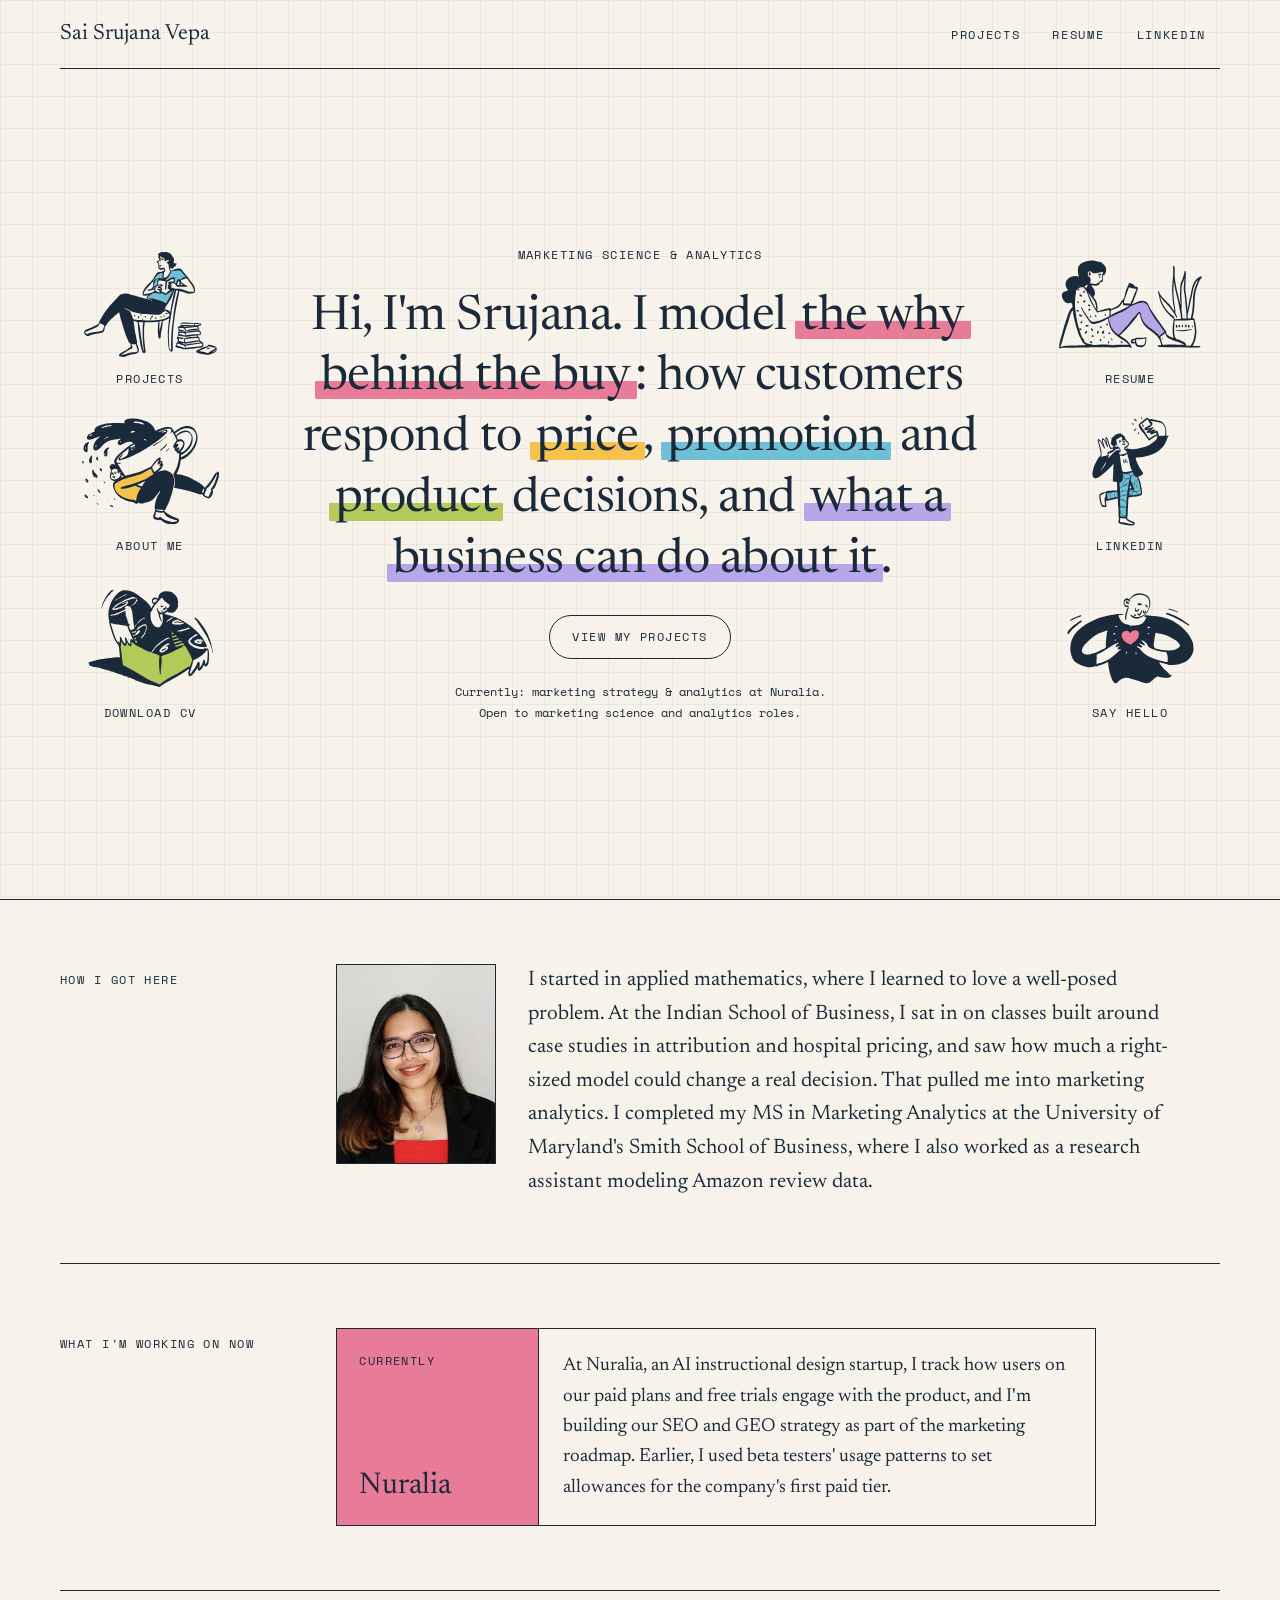
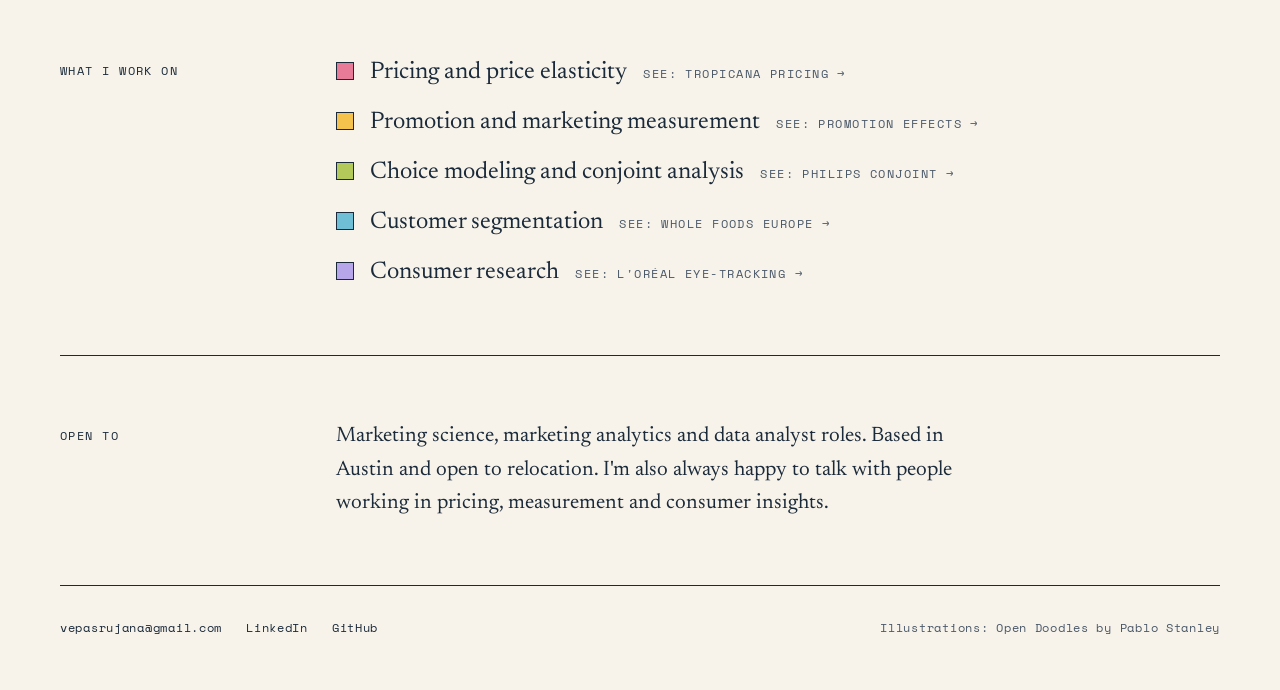
==== commit 4f2392d3: "Add files via upload" ====
--- a/index.html
+++ b/index.html
@@ -10,7 +10,7 @@
 <meta property="og:type" content="website">
 <link rel="icon" href="favicon.svg" type="image/svg+xml">
 <link rel="preconnect" href="https://fonts.googleapis.com"><link rel="preconnect" href="https://fonts.gstatic.com" crossorigin><link href="https://fonts.googleapis.com/css2?family=Newsreader:ital,opsz,wght@0,6..72,300;0,6..72,400;0,6..72,500;1,6..72,400&family=Space+Mono:wght@400;700&display=swap" rel="stylesheet">
-<link rel="stylesheet" href="style.css">
+<link rel="stylesheet" href="style.css?v=de831cf9">
 <script src="analytics.js"></script>
 </head>
 <body>
@@ -67,11 +67,11 @@
 <h2 class="label row-label">What I work on</h2>
 <div class="row-body">
 <ol class="focus-list">
-<li><span class="label num">01</span><span class="sw k-a1" aria-hidden="true"></span><span class="focus-name">Pricing and price elasticity</span><a class="label focus-link" href="tropicana-pricing">See: Tropicana pricing →</a></li>
-<li><span class="label num">02</span><span class="sw k-a3" aria-hidden="true"></span><span class="focus-name">Promotion and marketing measurement</span><a class="label focus-link" href="promotion-effects">See: Promotion effects →</a></li>
-<li><span class="label num">03</span><span class="sw k-s1" aria-hidden="true"></span><span class="focus-name">Choice modeling and conjoint analysis</span><a class="label focus-link" href="philips-coffee-maker">See: Philips conjoint →</a></li>
-<li><span class="label num">04</span><span class="sw k-a2" aria-hidden="true"></span><span class="focus-name">Customer segmentation</span><a class="label focus-link" href="whole-foods-europe">See: Whole Foods Europe →</a></li>
-<li><span class="label num">05</span><span class="sw k-s2" aria-hidden="true"></span><span class="focus-name">Consumer research</span><a class="label focus-link" href="loreal-print-ads">See: L'Oréal eye-tracking →</a></li>
+<li><span class="sw k-a1" aria-hidden="true"></span><span class="focus-text"><span class="focus-name">Pricing and price elasticity</span><a class="label focus-link" href="tropicana-pricing">See: Tropicana pricing →</a></span></li>
+<li><span class="sw k-a3" aria-hidden="true"></span><span class="focus-text"><span class="focus-name">Promotion and marketing measurement</span><a class="label focus-link" href="promotion-effects">See: Promotion effects →</a></span></li>
+<li><span class="sw k-s1" aria-hidden="true"></span><span class="focus-text"><span class="focus-name">Choice modeling and conjoint analysis</span><a class="label focus-link" href="philips-coffee-maker">See: Philips conjoint →</a></span></li>
+<li><span class="sw k-a2" aria-hidden="true"></span><span class="focus-text"><span class="focus-name">Customer segmentation</span><a class="label focus-link" href="whole-foods-europe">See: Whole Foods Europe →</a></span></li>
+<li><span class="sw k-s2" aria-hidden="true"></span><span class="focus-text"><span class="focus-name">Consumer research</span><a class="label focus-link" href="loreal-print-ads">See: L'Oréal eye-tracking →</a></span></li>
 </ol>
 </div>
 </section>
--- a/style.css
+++ b/style.css
@@ -3,12 +3,13 @@
    including the doodles on the home page.
    ============================================================ */
 :root {
-  --accent-1: #E46A8B;     /* grapefruit */
+  --accent-1: #E87B97;     /* grapefruit */
   --accent-2: #6FC0D6;     /* seabreeze */
   --accent-3: #F4C24D;     /* lemon */
   --secondary-1: #B3C95A;  /* lime */
   --secondary-2: #B7A7EA;  /* lilac */
   --reserve: #F2785C;      /* papaya (not used yet) */
+  --reserve-2: #3FB8AF;    /* lagoon teal (not used yet) */
 
   --base: #F7F3EA;         /* champagne background */
   --ink: #1B2A3A;          /* navy text and lines */
@@ -85,11 +86,13 @@
 .now-text { flex: 999 1 320px; margin: 0; padding: 22px 24px; font-size: 19px; line-height: 1.6; border-left: 1px solid var(--ink); }
 .cells { display: grid; border-top: 1px solid var(--ink); border-left: 1px solid var(--ink); }
 .cells > * { border-right: 1px solid var(--ink); border-bottom: 1px solid var(--ink); }
-.focus-list { list-style: none; margin: 0; padding: 0; border-top: 1px solid var(--ink); }
-.focus-list li { display: flex; flex-wrap: wrap; align-items: center; gap: 10px 18px; padding: 18px 0; border-bottom: 1px solid var(--ink); }
-.focus-list .num { color: var(--muted); }
-.focus-name { flex: 1 1 260px; font-size: 24px; line-height: 1.25; }
-.focus-link { display: inline-flex; align-items: center; min-height: 44px; text-decoration: none; }
+.focus-list { list-style: none; margin: 0; padding: 0; display: flex; flex-direction: column; gap: 14px; }
+.focus-list li { display: grid; grid-template-columns: 18px minmax(0, 1fr); column-gap: 16px; align-items: baseline; }
+.focus-list li .sw { position: relative; top: 2px; }
+.focus-text { display: flex; flex-wrap: wrap; align-items: baseline; column-gap: 16px; }
+.focus-name { font-size: 24px; line-height: 1.25; }
+.focus-link { color: var(--muted); }
+.focus-link { display: inline-flex; align-items: center; min-height: 36px; text-decoration: none; }
 .focus-link:hover { text-decoration: underline; text-decoration-color: var(--accent-1); text-decoration-thickness: 2px; text-underline-offset: 5px; }
 .sw { flex: 0 0 auto; width: 18px; height: 18px; border: 1px solid var(--ink); }
 
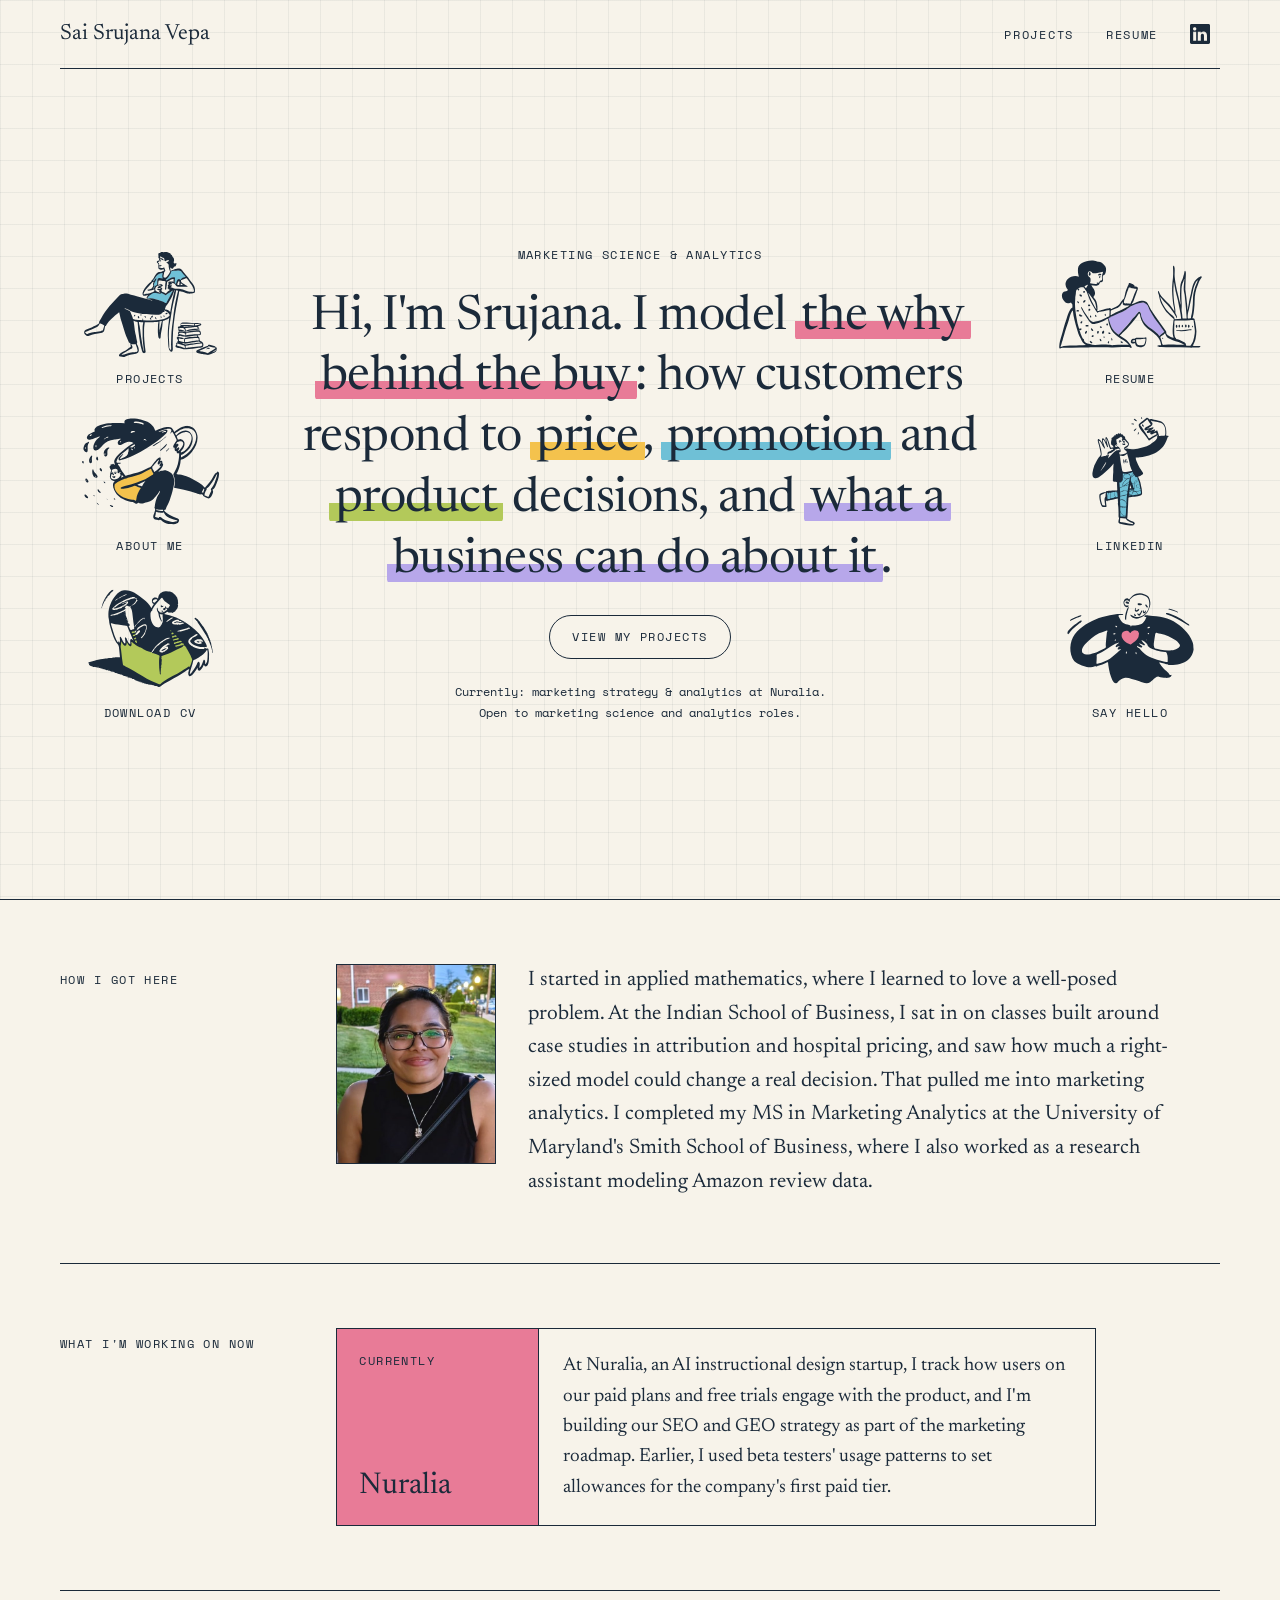
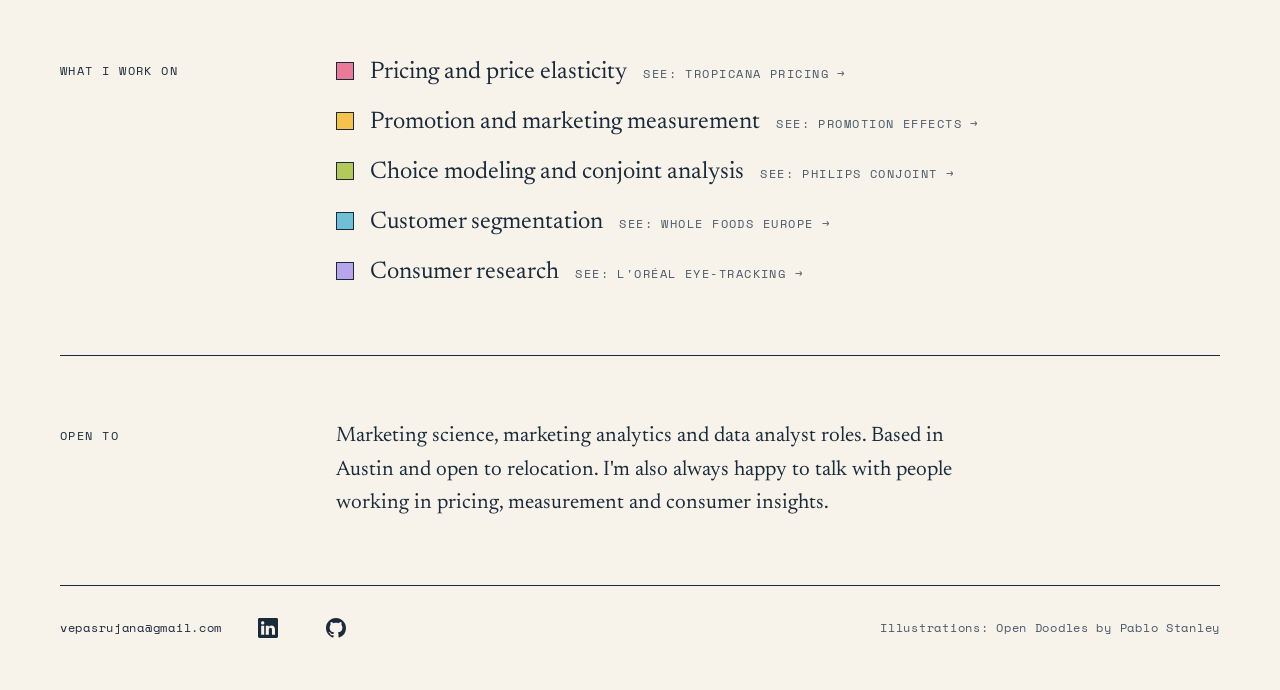
==== commit 6a345857: "Add files via upload" ====
--- a/index.html
+++ b/index.html
@@ -10,7 +10,7 @@
 <meta property="og:type" content="website">
 <link rel="icon" href="favicon.svg" type="image/svg+xml">
 <link rel="preconnect" href="https://fonts.googleapis.com"><link rel="preconnect" href="https://fonts.gstatic.com" crossorigin><link href="https://fonts.googleapis.com/css2?family=Newsreader:ital,opsz,wght@0,6..72,300;0,6..72,400;0,6..72,500;1,6..72,400&family=Space+Mono:wght@400;700&display=swap" rel="stylesheet">
-<link rel="stylesheet" href="style.css?v=de831cf9">
+<link rel="stylesheet" href="style.css?v=589f11ab">
 <script src="analytics.js"></script>
 </head>
 <body>
@@ -21,7 +21,7 @@
 <div class="nav-links">
 <a href="projects">Projects</a>
 <a href="resume">Resume</a>
-<a href="https://www.linkedin.com/in/sai-srujana-vepa/">LinkedIn</a>
+<a class="icon-link" href="https://www.linkedin.com/in/sai-srujana-vepa/" target="_blank" rel="noopener" aria-label="LinkedIn (opens in a new tab)" title="LinkedIn"><svg class="icon" viewBox="0 0 16 16" aria-hidden="true" focusable="false"><path fill="currentColor" d="M0 1.146C0 .513.526 0 1.175 0h13.65C15.474 0 16 .513 16 1.146v13.708c0 .633-.526 1.146-1.175 1.146H1.175C.526 16 0 15.487 0 14.854zm4.943 12.248V6.169H2.542v7.225zm-1.2-8.212c.837 0 1.358-.554 1.358-1.248-.015-.709-.52-1.248-1.342-1.248S2.4 3.226 2.4 3.934c0 .694.521 1.248 1.327 1.248zm4.908 8.212V9.359c0-.216.016-.432.08-.586.173-.431.568-.878 1.232-.878.869 0 1.216.662 1.216 1.634v3.865h2.401V9.25c0-2.22-1.184-3.252-2.764-3.252-1.274 0-1.845.7-2.165 1.193v.025h-.016l.016-.025V6.169h-2.4c.03.678 0 7.225 0 7.225z"/></svg></a>
 </div>
 </nav>
 
@@ -39,7 +39,7 @@
 </div>
 <div class="hero-col">
 <a class="doodle-link" href="resume"><svg aria-hidden="true" focusable="false" xmlns="http://www.w3.org/2000/svg" viewBox="0 0 1024 768"><g fill="none" fill-rule="evenodd" stroke="none" stroke-width="1"><path style="fill:var(--secondary-2)" d="M738.321 566.027c-4.517 5.224-11.187 9.101-16.305 13.877-5.374 5.017-11.207 9.401-16.56 14.357-23.614-28.86-55.962-46.558-83.985-70.507-13.285-11.355-23.073-26.756-30.236-42.562-3.672-8.103-6.385-16.443-8.508-25.075-.956-3.888-1.89-7.763-2.516-11.704-.757-4.773-.953-5.18-4.173-8.905-1.386-1.603-4.07-6.287-6.786-5.77-2.285.434-6.464 7.39-7.908 9.107-6.944 8.263-13.676 16.777-20.987 24.72-11.185 12.154-21.368 24.114-31.753 36.996-21.244 26.355-44.16 51.164-67.284 75.963-1.715 1.84-5.714 7.232-8.178 7.957-2.996.881-7.865-2.794-10.882-4.848-7.283-4.958-13.023-11.095-19.249-17.24-12.149-11.992-20.376-28.825-25.91-44.84-3.313-9.588-5.467-19.526-8.886-29.08-1.425-3.982-4.655-8.876-3.015-12.344.488-1.034 3.596-3.78 4.692-3.99 1.296-.25 3.457 1.527 3.907 1.404 4.3-1.177 1.914-5.678 4.472-8.1 1.45-1.374 8.825-1.173 11.027-1.928 8.051-2.762 15.274-8.03 22.885-11.175 31.863-13.164 64.114-25.969 91.621-47.466 7.134-5.574 11.874-9.763 20.386-13.366 8.602-3.64 17.25-6.889 26.026-10.066 7.744-2.803 15.53-5.43 23.53-7.44 8.65-2.173 20.921-4.928 29.564-2.129 16.973 5.495 22.454 19.48 29.213 34.233 9.145 19.96 20.202 38.848 32.19 57.22 23.06 35.348 51.105 67.067 73.608 102.701"></path><g style="fill:var(--ink)"><path d="M192.16 164.53c-.934-.474-8.226 2.494-9.45 2.948-4.889 1.814-9.494 4.828-14.1 7.28l10.59 12.89c3.46-8.487 7.907-15.49 12.96-23.118zm2.407 52.805c-1.201.135 8.939 24.502 10.123 27.238 4.309 9.95 8.833 19.805 13.199 29.73 4.23 9.62 9.596 18.469 15.002 27.455 4.624 7.685 9.38 19.61 16.355 25.303-4.404-19.538-3.824-42.003-16.456-58.408-13.094-17.007-26.04-33.614-38.223-51.318zm508.754 260.56c-19.567-30.985-44.061-58.396-64.465-88.828-11.425-17.04-22.545-34.298-32.162-52.436-6.995-13.194-11.343-32.02-22.147-42.106-4.761-4.444-9.848-8.794-16.237-10.785-8.743-2.724-20.781-.024-29.564 2.13-16.367 4.013-32.356 10.245-47.859 16.79-15.725 6.638-29.141 18.562-43.349 28.142-15.241 10.278-31.739 17.765-48.815 24.319-14.868 5.707-28.095 13.9-42.884 19.644-2.947 1.145-8.961.977-11.433 2.47-2.664 1.607-1.615 6.353-4.849 8.104-1.459.79-1.945-2.074-3.065-2.027-1.37.057-2.619 1.665-3.939 2.683-5.375 4.147-2.082 6.912.046 12.618 6.937 18.592 10.665 37.508 20.405 55.06 8.008 14.427 19.469 27.355 32.963 36.906 2.053 1.454 8.744 7.086 11.153 6.71 2.169-.335 6.582-6.101 8.08-7.667 6.795-7.106 13.006-14.75 19.797-21.867 10.494-11 20.596-22.293 30.78-33.442 11.822-12.943 22.285-27.608 32.933-41.437 4.898-6.362 11.203-11.544 16.647-17.443 7.321-7.932 14.043-16.46 20.988-24.72 2.1-2.5 5.62-8.895 8.885-8.82 2.288.053 6.322 5.44 7.519 7.128 4.448 6.275 4.428 17.607 6.64 25.44 5.398 19.1 15.131 37.755 28.48 52.494 13.274 14.657 30.278 25.08 45.978 36.86 17.008 12.765 33.121 25.827 46.609 42.314 5.353-4.956 11.186-9.341 16.56-14.357 5.119-4.777 11.789-8.653 16.305-13.877zm-251.869 87.66c3.804.039 10.246 2.379 13.649.97-10.094-11.17-19.364-20.752-32.135-28.937-13.253-8.494-26.462-16.912-39.334-25.972-25.941-18.258-45.021-39.911-55.857-70.317-2.79-7.83-4.659-16.042-6.704-24.091-1.1-4.335-3.29-24.615-7.009-26.366-2.203-1.038-18.783 10.615-21.41 12.067-6.142 3.397-12.307 6.03-18.657 8.689-13.649 5.715-27.72 10.074-42.194 13.713-17.353 4.363-29.173-2.856-39.923-16.495-12.196-15.474-22.331-32.933-33.482-49.183-5.071-7.391-9.272-14.77-13.017-22.922-2.451-5.334-12.172-19.725-8.813-25.408 9.583 7.296 13.031 21.803 19.559 31.572 8.136 12.175 17.305 23.654 25.483 35.818 6.877 10.228 13.893 22.623 24.053 29.976 8.937 6.467 17.427 4.479 27.045 1.572 11.657-3.522 23.74-5.258 35.164-9.627 12.363-4.727 24.06-11.433 36.122-16.901 5.623-2.55 12.356-4 17.655-7.178 4.567-2.738 3.886-4.184 4.221-10.015.392-6.803.843-13.611 1.144-20.42.202-4.575-2.272-10.778-.593-14.193-13.694 2.374-27.078 5.554-40.676 8.367-7.445 1.54-14.624 3.444-22.145 4.654-2.867.46-6.786.448-9.353 1.697-2.048-.588-3.092-.214-3.132 1.12-.098.726-.253 1.44-.466 2.144-4.199 1.91-6.641-2.187-10.283-6.117-4.494-4.85-7.859-10.312-11.156-16.011-7.372-12.742-15.869-24.726-22.691-37.827-6.953-13.355-12.6-27.654-18.495-41.51-5.408-12.712-8.871-26.46-14.847-38.871-2.667-5.54-6.047-10.121-9.994-14.801-3.257-3.862-8.268-12.193-13.132-13.967-1.286-.47-4.654.319-6.115.215-2.912-.208-5.507-1.277-8.487-1.043-6.452.505-13.486 4.585-18.642 8.172 3.332 2.97 11.667 6.58 5.68 11.93-5.81 5.194-9.019-4.123-11.236-8.205-10.44 8.573-8.931 20.394-10.137 32.507-.63 6.324-2.287 12.552-3.356 18.78-.77 4.484-.23 9.12-.45 13.698-.561 11.63-1.73 22.764-1.675 34.232.062 12.258.897 24.096 1.878 36.265 1.651 20.488 5.434 40.983 8.678 61.308 1.825 11.425 4.323 22.525 6.748 33.765 2.752 12.757 7.843 24.84 10.698 37.564 2.909-3.698 5.097-3.716 9.802-3.226 3.619.377 6.05-.484 5.838 4.539-.137 3.258-3.011 5.746-6.191 6.315-4.147.74-5.556-1.328-7.693-4.47-.5 5.949 3.5 12.168 5.082 17.977 1.497 5.505 2.489 10.9 5.005 16.17 2.455 5.14 4.557 10.21 7.041 15.3 1.144 2.343 2.214 4.722 3.371 7.058.585 1.183 1.274 2.813 2.147 3.81 2.048 2.337 1.722 1.205 4.119 2.536 5.222 2.9 3.261 2.178 3.383 8.168.119 5.909 3.149 10.25 8.008 13.57 10.309 7.049 20.477 9.009 32.197 12.57 10.92 3.318 22.422 6.165 33.985 6.1 14.162-.08 28.136-1.936 42.298-2.124 15.624-.207 31.398-.122 46.99.418 6.423.222 12.388.508 18.589 2.148 7.201 1.906 14.167 1.15 21.589.86 15.834-.615 32.214-1.84 47.841-1.95 11.252-.08 23.124-.865 34.418-.187zm410.588 6.138c2.815 1.487 9.125.877 11.955.464 4.985-.727 5.519-2.703 8.682-7.148 5.444-7.655 9.864-14.986 13.067-23.853 6.13-16.971 8.633-34.333 11.324-52.086 2.991-19.726-2.471-40.173-4.425-59.765-.449-4.495-1.063-8.95-1.773-13.41-.425-2.667-.536-11.74-2.291-14.05-3.372-4.435-19.052-.857-25.217-.455-17.208 1.124-34.529 1.387-51.729 1.582-9.171.104-18.393.488-27.473.559-4.17.033-8.247-.174-12.432-.58-1.4-.135-2.767-.457-4.177-.535-4.828-.267-4.465-.967-5.713 3.308-2.186 7.49-.504 17.019-1.078 24.793-.768 10.388-1.183 20.923-.993 31.333.176 9.62-.152 19.218.207 28.859.15 3.993.586 7.248 1.639 11.06 1.191 4.312 2.501 14.384 5.467 17.367.337.34 2.858-.452 3.527.394 1.031 1.303.842 4.06 1.55 4.902 2.291 2.726 7.026 2.942 10.461 4.167 9.425 3.36 18.071 7.01 26.954 11.542 7.937 4.049 20.734 7.495 25.506 15.483 2.188 3.662 2.483 8.49 4.495 12.269 2.291 4.304-2.293 2.054 3.32 3.8 2.528.786 6.556 0 9.147 0zM25.285 523.015c-.714 9.939-6.313 19.406-8.262 29.178-.912 4.576-2.459 9.074-3.531 13.623-1.028 4.364-4.742 9.532-4.366 13.85 13.708-4.884 27.593-6.112 41.92-7.43 13.579-1.248 27.924-1.745 41.389-1.751 13.721-.007 28.392-1.347 42.52-1.555 14.775-.217 29.773-.6 44.334-2.132-7.614-5.64-17.141-10.935-22.763-18.781-6.112-8.53-9.286-19.215-14.664-28.215-10.792-18.061-17.653-40.472-23.31-60.763-11.421-40.962-24.184-81.168-27.26-123.656-5.854 2.998-10.501 14.629-13.432 20.42-3.741 7.396-5.7 15.412-8.132 23.272-5.008 16.189-8.474 32.975-14.606 49.01-11.72 30.652-19.253 63.68-29.837 94.93zm744.112-238.737c2.535 18.32 7.851 36.877 8.055 55.418.045 4.079-.646 8.609.204 12.63.908 4.295 3.861 8.09 5.566 12.172 2.706 6.478 9.559 19.756 2.95 25.245-.134-5.21-4.901-11.824-7.302-16.38-3.619-6.862-8.374-13.137-12.297-19.83-8.212-14.01-17.414-27.718-27.997-40.068-10.308-12.03-22.188-22.701-33.119-34.156-3.284-3.442-29.63-36.57-30.677-36.106 8.172 31.514 22.064 58.934 41.075 85.32 9.321 12.935 20.508 21.447 31.855 32.405 9.449 9.126 27.258 18.884 23.991 33.837 14.771-1.42 29.445-3.69 44.35-3.69-2.451-18.864-4.328-37.43-8.704-55.985-4.968-21.07-8.333-42.768-12.537-64.024-4.29-21.7-11.567-42.708-16.094-64.367a1136.68 1136.68 0 01-11.237-62.414c-2.626 11.62-1.657 24.383-2.589 36.239-.952 12.113-.86 24.003-.543 36.187.587 22.63 2.999 44.989 5.05 67.567zm64.006-107.898c.083-9.687 1.96-19.243 2.539-28.907.178-2.965 3.131-23.194.377-24.25-2.265 4.938-2.793 11.257-4.85 16.438-2.055 5.176-4.804 10.107-6.776 15.319-4.272 11.29-5.746 24.067-6.206 36.07-1.041 27.153-1.579 54.244.246 81.396.782 11.638 1.382 23.296 1.168 34.957-.235 12.83-2.2 23.968.186 36.694 2.362 12.602 3.846 25.152 4.633 37.938.552 8.974.774 8.339 9.336 7.708 6.181-.456 12.423.03 18.613-.252-2.894-34.976-3.367-70.024-7.99-104.866-2.359-17.775-2.422-35.807-5.352-53.516-1.456-8.797-3.899-17.417-5.303-26.224-1.507-9.456-.765-18.976-.621-28.505zm-626.108-22.011c16.483 1.428 34.016 6.356 50.911 3.102-2.785-1.128-10.073-2.684-6.793-7.136 3.335-4.527 8.955 1.215 12.281.622 2.051-.366 6.583-8.94 7.847-10.714 2.869-4.034 3.215-4.737 8.374-5.771 4.998-1 6.131.083 6.764-4.886.727-5.714-1.25-12.138-1.054-17.981.421-12.58 4.479-23.61 8.256-35.445-16.047 3.49-31.738 7.63-48.146 9.88-7.014.963-17.926 3.182-24.298-1.586-1.657-1.24-1.392-2.914-2.748-4.351-2.274-2.411-6.492-4.905-9.717-5.592-19.847-4.225-21.783 24.068-11.837 34.655 2.491 2.653 5.957 3.963 8.508 6.394 3.405 3.242 3.684 6.657 4.181 11.606.932 9.28-.334 18.596-4.293 27.085l1.764.118zm240.845 133.57c5.859 1.112 11.974.858 17.848 1.807 2.087.337 8.344 1.513 10.179.293 2.802-1.863 3.798-8.696 5.123-11.878 2.33-5.597 5.627-10.48 7.849-16.178 9.08-23.278 17.547-46.65 28.529-69.132-4.209-1.094-7.441-1.137-11.683-1.702-4.419-.59-8.425-3.202-12.641-4.325-4.007-1.067-8.205-.795-12.175-2.036-2.187-.683-4.064-2.202-6.22-2.733-3.437-.845-7.448-1.34-9.492.917-2.095 2.314-2.83 8.659-3.97 11.648-3.036 7.963-6.563 15.648-9.106 23.794-2.295 7.347-4.475 14.616-6.495 22.03-2.134 7.827-6.34 14.278-8.902 21.755-1.949 5.69-3.788 11.509-4.079 17.577-.283 5.92-1.145 6.298 4.776 7.244 2.989.477 7.647 2.253 10.459.919zm385.49 277.116c1.526.71 2.965.617 4.315-.284-13.23-5.588-26.099-13.338-39.901-17.172-12.947-3.595-25.531-7.891-38.004-12.32-10.135-3.597-19.247-6.398-28.41-12.73-5.562-3.844-10.503-8.166-14.325-13.783-4.255-6.254-5.202-15.154-9.81-20.786-6.22 6.83-13.527 12.004-20.886 17.432-2.546 1.878-8.653 5.972-9.524 8.878-1.099 3.667 1.845 7.175 3.301 10.886 3.729 9.504 5.551 19.003 7.574 28.884.811 3.96 2.562 9.913 5.815 11.572 2.962 1.509 11.54.412 15.226.132 19.23-1.457 38.119-2.95 57.465-1.622 21.892 1.5 45.329 2.538 67.164.913zm38.409-176.112c3.495.012 6.909-.425 10.391-.425-2.01-9.385 2.689-21.53 4.355-30.897 1.864-10.48 3.283-21.315 4.526-31.878 2.62-22.25 3.807-44.228 3.841-66.64.032-21.687 3.98-41.505 9.51-62.353 5.938-22.39 15.662-42.525 23.702-64.118-8.819 4.662-13.701 15.57-18.335 23.91-5.858 10.546-9.76 22.222-12.152 34.06-4.615 22.837-9.677 45.743-15.002 68.542-5.545 23.739-8.805 47.696-15.157 71.24-3.098 11.483-7.31 25.609-7.544 37.45-.097 4.898-1.573 15.156.647 19.41 2.076 3.98 6.666 2.105 11.218 1.699zm-527.551-29.454c-.184 2.438-.358 4.757-.791 7.165 4.841-.046 10.972-5.07 15.124-7.324 5.058-2.747 10.122-5.777 15.069-8.538 9.55-5.332 20.392-8.845 30.589-13.225 11.714-5.032 22.481-11.112 33.683-17.17 3.913-2.116 32.035-14.306 31.563-17.636l-18.523-.616c-5.293-.176-13.491 1.02-18.56-.616-2.776-.897-5.893-4.198-6.941-6.783-1.037-2.558 1.294-14.323-.061-15.073-6.91 7.055-11.255 16.432-17.433 24.043-6.827 8.412-15.649 13.324-25.372 17.794-10.737 4.937-21.85 8.76-32.823 12.99-4.628 1.785-4.536 2.806-4.939 7.88-.451 5.67-.402 11.423-.585 17.109zm557.947 213.36c11.639 1.249 23.567.537 35.297 1.51 4.268.355 10.185.883 5.891 6.61-2.704 3.609-11.366 2.452-15.295 2.702-10.549.67-21.718.31-32.291.154-2.226-.032-4.686-.694-6.936-.545-2.597.17-5.707 2.039-8.074 2.025-1.459-.01-1.982-1.548-3.24-1.69-2.741-.307-5.481-.532-8.245-.531-41.79.009-83.006-.831-124.692-.876-19.933-.021-40.186-.365-60.111-1.301-4.184-.197-28.012.659-27.352-6.875.339-3.88 8.116-4.427 10.954-4.84 2.103-.304 4.285-.256 6.392-.37 5.598-.3 8.05 1.048 6.869-5.077-4.479-23.232-12.505-42.432-29.653-59.136-14.022-13.66-30.906-26.05-46.788-37.455-19.284-13.85-34.928-28.416-46.377-49.61-6.686-12.375-12.283-25.028-15.718-38.712-1.236-4.923-1.265-10.522-2.78-15.268-1.165-3.654-3.821-6.211-5.385-9.996-19.186 32.046-44.615 58.857-67.931 87.75-11.141 13.805-23.85 26.916-37.161 38.925-3.95 3.564-7.636 7.285-11.323 11.12-3.084 3.21-7.98 6.063-10.584 9.624-2.498 3.416-1.883 3.253 1.919 5.966 5.026 3.585 10.565 6.564 15.67 10.06 8.16 5.589 17.067 10.31 24.363 17.037 7.891 7.274 14.785 15.7 21.682 23.902 4.597 5.467 10.629 12.482 11.785 19.394.383 2.287 1.837 7.943-.082 9.618-1.64 1.43-1.475.888-3.511.015-2.668-1.144-3.453-3.77-6.712-5.02-8.339-3.2-18.43-2.101-27.107-2.14-8.68-.04-17.432.936-26.108.9-19.812-.081-39.202 1.523-59.008 2.384-21.036.914-42.33-1.28-63.296-.97-15.534.23-31.482-.93-47.445-.067-8.211.443-16.275-.584-24.281-.7-10.482-.15-21.247 1.276-31.819 1.479-17.352.335-34.492.333-51.95.75-37.552.899-74.901 1.827-112.475 2.422-5.012.079-10.499-.091-15.452.473-5.257.6-2.543 1.717-6.15 3.61-10.098 5.297-7.766-14.34-7.524-18.201 1.298-20.696 6.552-40.994 12.866-60.642 5.99-18.635 10.853-38.14 15.926-57.177 5.553-20.837 12.788-40.821 19.358-61.453 6.732-21.142 12.213-43.108 24.44-61.85 2.785-4.267 5.663-8.86 10.143-11.551 5.022-3.017 5.238-1.255 5.234-6.776-.003-5.2.317-12.147-.91-17.11-1.109-4.482-.938-1.824-3.435-5.044-2.032-2.62-4.158-4.41-5.616-7.59-8.956 9.082-29.457 4.29-38.11-2.25-10.591-8.003-18.658-21.506-21.614-34.366-2.374-10.327.539-30.012 11.969-34.978 5.572-2.421 26.038-4.251 26.857-12.141.422-4.073-6.781-9.8-8.443-13.302-3.08-6.488-6.038-15.118-6.894-22.23-1.672-13.882 4.63-29.405 14.669-38.782 18.416-17.202 50.819-26.03 74.508-15.116-5.006-19.123-8.028-35.62-5.507-55.512 2.172-17.137 12.283-26.725 26.196-35.261C175.78 4.2 208.066-1.55 235.213 2.686c6.169.963 12.089 3.028 17.801 4.67 8.298 2.388 18.232 1.593 26.067 5.47 5.681 2.812 9.995 8.412 14.984 12.15 5.825 4.366 10.665 10.88 14.712 16.906 8.655 12.884 5.273 36.796-1.971 49.729-1.553 2.774-3.472 5.109-6.042 7.002-2.676 1.97-6.755 2.583-8.134 5.138-3.532 6.545-.125 20.714.346 27.788.549 8.214-3.604 14.384-12.918 15.039-5.388.38-5.56-2.746-8.14 3.686-1.672 4.169-3.191 8.71-5.604 12.533-4.975 7.877-14.087 7.108-22.387 6.895-9.608-.248-19.072-1.766-28.685-2.724 2.539 8.135 9.489 14.449 13.829 21.696 5.868 9.802 9.4 17.927 10.354 29.347.732 8.774-.848 15.703-6.852 22.233-2.485 2.703-4.688 2.836-4.071 5.954.376 1.902 3.665 5.04 4.829 6.558 3.079 4.016 6.654 7.702 9.364 11.99 10.428 16.503 13.508 41.659 13.534 60.869.001.88.471 2.754.082 3.665-.288.673-2.476 2.804-2.508 2.987-.428 2.47 1.98 6.704 5.759 7.123 3.969.439 11.238-2.873 14.93-3.961 5.908-1.742 11.93-3.028 17.825-4.817 9.521-2.89 18.998-5.193 28.677-7.457 4.374-1.022 8.772-1.874 13.16-2.83 4.998-1.088 7.32-3.191 9.9 1.894 2.213 4.364.837 5.155 6.198 2.956 5.323-2.185 10.524-4.893 15.721-7.36 9.166-4.347 20.082-8.223 27.989-14.642 13.189-10.71 18.073-27.763 30.696-39.126 3.515-3.164 5.612-3.22 7.834-7.603 2.379-4.691 3.606-10.707 4.856-15.753 2.191-8.836 3.75-17.703 5.737-26.531 2.475-10.998 7.824-20.958 11.727-31.448 1.521-4.087 2.309-9.282 4.762-12.955.65-.974 1.892-1.523 2.399-2.33 1.745-2.766 1.727-3.526 2.179-6.855 2.115-15.555 11.4-7.372 21.546-3.805 4.275 1.503 24.574 11.25 16.823 17.732 9.24 2.68 24.039 1.224 23.915 14.466-.064 6.785-4.122 14.043-6.3 20.394-1.935 5.639-3.805 11.3-5.77 16.93-4.305 12.333-9.528 24.297-13.729 36.668-1.915 5.638-3.495 11.408-6.161 16.729-2.351 4.694-8.044 9.868-8.982 15 24.623-10.504 47.402-25.692 74.963-24.724 12.068.423 23.02 5.496 29.685 16.107 8.356 13.3 13.854 28.19 22.021 41.614 29.711 48.829 65.147 93.189 97.763 139.997 2.505 3.597 5.727 6.998 6.596 11.443.567 2.9-.533 5.8.147 8.587 1.411 5.79 8.54 13.019 13.374 16.346 9.266 6.378 24.329 15.374 35.892 14.578-7.257-17.44-7.16-36.55-6.823-55.152.321-17.671 2.231-35.2 4.498-52.69.513-3.956.96-7.624 2.097-11.46 1.305-4.4 3.097-3.982-.812-7.937-6.016-6.09-13.172-11.101-19.237-17.267-13.117-13.334-26.561-23.785-36.885-39.708-9.818-15.145-20.176-30.728-27.444-47.313-7.482-17.073-10.473-35.306-14.187-53.387-1.507-7.337-7.003-15.528-5.899-23.19 1.396-9.683 5.886-2.632 7.714 2.579 5.578 15.907 18.639 30.144 29.457 42.937 11.688 13.82 25.983 25.383 38.183 38.8 13.285 14.615 22.385 31.41 34.199 47.01 0-19.36-6.61-39.074-9.314-58.226-2.379-16.857-3.126-33.767-4.63-50.697-3.415-38.458-.464-78.05 4.329-116.232 2.278-18.134.986-35.841 1.055-54.037.022-5.791-2.375-19.138.68-24.277 5.851-9.843 9.264 11.68 9.56 14.889 1.769 19.116-1.404 38.019.217 57.053 1.694 19.877 5.37 39.196 8.498 58.843 3.389 21.273 8.906 42.066 14.188 62.93 5.546 21.908 10.21 44.272 16.376 66.004 1.663-6.831-.67-15.223-1.131-22.18-.658-9.956-1.943-19.914-2.054-29.896-.178-15.91-.302-32.113.598-47.948.887-15.608.619-31.963 5.406-47 2.272-7.137 5.604-14.1 8.864-20.823 4.022-8.29 5.444-16.328 7.671-25.145 1.908-7.551 4.7-14.903 5.971-22.605.79-4.79 2.995-18.93 8.479-8.217 3.184 6.218 1.808 15.436 1.897 22.116.114 8.564-1.197 16.89-1.398 25.419-.391 16.732-.672 33.444-1.92 50.148-1.309 17.525-.166 33.23 3.168 50.499 3.649 18.902 4.717 37.845 6.608 56.978.975 9.879 2.619 19.703 3.413 29.596.42 5.239-1.734 20.262 2.02 23.993.363-9.074 2.963-18.156 4.934-26.998 2.335-10.475 3.278-21.487 4.999-32.112 2.787-17.214 8.195-33.653 11.773-50.674 7.375-35.087 13.503-80.182 44.411-103.148 4.044-3.005 8.488-5.223 12.86-7.696 2.475-1.4 6.152-5.022 8.984-5.654 3.091-.69 4.38-.154 5.633 3.432 1.747 4.999-1.448 7.334-4.431 10.965-10.323 12.564-14.733 28.67-21.107 43.405-14.596 33.74-21.054 69.329-21.128 105.8-.039 19.094-1.356 37.509-3.392 56.486-2.191 20.423-5.076 42.023-11.281 61.67 6.223 1.395 12.975-.685 14.664 6.549.415 1.777-.335 3.878.124 6.19.446 2.249 1.519 4.485 2.154 6.696 1.312 4.573 2.006 9.085 2.644 13.78 2.467 18.149 6.703 35.41 7.154 53.81.415 17.01-2.915 34.243-5.983 50.925-3.091 16.802-11.956 31.125-18.935 46.32 3.004 0 6.007.03 9.011.062z" transform="translate(35 89)"></path><path d="M507.434 534.225c-3.31.936-19.289 2.702-19.286 7.716.002 3.007 15.96 2.948 18.784 3.275l.502-10.99m35.271 34.598c9.208 1.751 21.707-.71 27.594-8.829 2.751-3.793 4.055-9.562 4.951-14.089.856-4.314 3.495-15.079 1.7-19.123-2.206-4.966-23.363.224-29.524.794-10.749.992-21.864 1.11-32.62.408 0 11.106-.568 21.93 5.964 31.49 4.713 6.896 13.563 8.524 21.935 9.35m-1.85 13.717c-10.006-3.662-20.51-1.282-27.025-12.023-1.653-2.725-3.045-5.655-4.045-8.682a26.17 26.17 0 01-1.139-4.075c.51-2.994-.588-3.838-3.29-2.533-5.303-1.03-11.118 2.61-16.704 1.536-13.548-2.602-11.087-22.009-1.995-28.727 1.796-1.328 3.59-1.697 5.646-2.353 4.532-1.444 6.985.17 11.13-.24 3.35-.332 4.271-3.845 7.871-5.392 2.357-1.012 5.63-.934 8.107-1.036 12.968-.533 25.977-.528 39.028-1.373 6.087-.394 12.66.57 18.622-.47 2.792-.488 2.391-2.346 5.035-.716 2.737 1.688 1.555 7.93 1.417 10.42-.799 14.392-1.656 29.828-9.366 42.411-7.054 11.513-20.935 12.691-33.293 13.253M12.467 586.508c3.219-.035 6.437-.07 9.645-.102l-9.645.102M906.295 279.631l-.02-9.27.02 9.27M87.468 292.329l-.03 9.029c.009-3.014.019-6.022.03-9.03M355.037 583.093c2.561.004 5.122.007 7.671.014-2.565-.003-5.117-.008-7.671-.014M199.54 582.479c2.56.008 5.12.016 7.67.026-2.565-.007-5.117-.017-7.67-.026M759.45 457.387l-.338 6.094.338-6.094M902.435 572.848c-1.979-.02-3.958-.04-5.937-.062 1.988-.829 3.967-.792 5.937.062M726.73 581.85c1.42-.022 2.84-.044 4.247-.068-1.424.021-2.836.045-4.248.068M905.524 304.719l.105-4.604-.105 4.603M459.54 579.88c1.264.019 2.527.037 3.779.053-1.265-.02-2.522-.036-3.778-.053M784.847 582.47c1.234.024 2.469.05 3.692.075l-3.692-.074M918.2 470.76c-.089-1.394-.178-2.786-.265-4.178.09 1.394.177 2.786.265 4.178M896.037 583.825a762.18 762.18 0 013.003-.014 761.28 761.28 0 01-3.003.014M759.119 582.534l2.975-.072-2.975.072" transform="translate(35 89)"></path><path d="M535.43 581.774c1.097-.006 2.192-.012 3.277-.02l-3.276.02M221.371 581.938l3.174-.177-3.174.177M515.576 177.32l-4.74-.409c1.582.111 3.255-.825 4.74.41M918.35 573.449l-4.674-.473 4.674.473M809.678 186.913l-.314 4.092.314-4.092M906.617 243.825l.318-3.877-.318 3.877M809.058 208.087l-.336 4.083.336-4.083M905.957 296.063l-.03-3.947c.85 1.313.817 2.627.03 3.947M759.473 485.195c-.012 1.32-.023 2.64-.037 3.955-.872-1.331-.698-2.646.037-3.955M858.775 332.472l-.457-4.005.457 4.005M36.51 209.843c-1.033 1.365-2.44.43-3.668.596 1.224-.2 2.446-.397 3.668-.596M547.302 518.59l-3.915.006 3.915-.005M755.799 215.451l.365 3.326-.365-3.326M110.851 105.21l-3.936.078c1.298-.764 2.606-.985 3.936-.078M809.025 227.288l-.254 3.486.254-3.486M773.046 84.406l.304-3.178-.304 3.178M762.736 81.082a6245.19 6245.19 0 00-.308 3.45l.308-3.45M192.843 4.19l-4.004.485 4.004-.485M96.419 106.126l-4.11.42 4.11-.42M847.152 109.5l.25-3.208-.25 3.208M51.453 286.256l2.354.035-2.354-.035M843.262 187.64c-.032-1.143-.063-2.285-.096-3.425.034 1.144.065 2.284.096 3.425M226.45 1.486h-3.65c1.217-.835 2.433-.814 3.65 0M551.36 270.51l-3.997.101c1.31-.926 2.643-.949 3.997-.102M667.85 579.833c.79.016 1.58.033 2.36.052-.793-.015-1.577-.034-2.36-.052M697.606 581.222l2.356-.083-2.356.083M231.911 581.77l2.458.063-2.458-.062M917.517 457.536c-.117-1.13-.234-2.261-.352-3.386l.352 3.386M810.033 267.038l.28 3.224-.28-3.224M851.396 248.548l-.383-3.422.383 3.422M238.588 582.452c.83-.013 1.66-.026 2.482-.037-.834.014-1.658.025-2.482.037M540.854 582.542l2.412-.109-2.412.11M844.645 165.159l-.109-3.47.11 3.47M159.885 583.208l2.418-.018-2.418.018M844.307 583.197l2.487.026-2.487-.026M862.282 583.097c.804.057 1.607.115 2.401.17l-2.4-.17M869.542 583.083c.818.024 1.637.05 2.445.067-.821-.025-1.633-.046-2.445-.067M906.817 253.134l-.16-3.412.16 3.412M357.484 568.166l7.47-.389-7.47.39M207.295 154.369c2.16.188 4.322.376 6.48.562l-6.48-.562M817.442 248.32l.203 6.18-.203-6.18M862.04 571.692l6.767.41c-2.27.103-4.574.75-6.767-.41M848.69 327.786l.05-5.896-.05 5.896M842.916 389.587l5.938.079-5.938-.08M875.86 291.531a2496.146 2496.146 0 000 0M833.63 565.054c1.44-.097 2.88-.194 4.317-.288-1.083.868-2.172.94-4.317.288M823.993 370.056l.296 4.819-.296-4.82M285.578 116.252l.046-4.653-.046 4.653M825.736 389.911l5.367-.117c-1.77.856-3.56.886-5.367.117M875.25 401.372a2289.042 2289.042 0 000 0M411.78 565.673l5.255.068c-1.765.885-3.519 1.01-5.256-.068M81.749 570.835c1.778-.16 3.557-.318 5.335-.477l-5.335.477M818.06 261.564l.26 4.837-.26-4.837M250.517 158.158c1.5-.739 3.01-.863 4.536-.08l-4.536.08M769.026 280.201l.372 4.08-.372-4.08M895.653 248.434c-.77-1.332-.743-2.657.038-3.97l-.038 3.97M818.305 202.194v0M872.039 388.943c1.543-.473 3.086-1.142 4.622.016l-4.622-.016M373.434 567.557l4.657-.434-4.657.434M160.589 567.56c1.422-.625 2.84-.953 4.242.048l-4.242-.048M451.452 565.554c1.521-.663 3.038-1.029 4.539.048l-4.539-.048M112.964 368.829l.342 4.115c-.115-1.374-.23-2.744-.342-4.115M465.988 289.745c1.496-.544 2.987-.828 4.456.081-1.486-.028-2.97-.054-4.456-.08M818.036 330.615l.248 4.023-.248-4.023M111.997 209.523l-.371 3.238.37-3.238M25.285 523.014l-.229 3.151c.079-1.054.154-2.103.229-3.15M849.353 337.717l-.252-3.259.252 3.26M740.404 563.523l3.998.028c-1.333-.01-2.666-.02-3.998-.028M344.127 364.264l.747 2.378c-1.663.402-1.912-.391-.747-2.378M444.079 287.955l4.062-.017c-1.352.642-2.705 1.083-4.062.017M128.047 568.873l3.92-.003c-1.308 0-2.613.002-3.92.003M772.313 387.982l.146 3.31c-.047-1.109-.097-2.209-.146-3.31M100.3 570.22c1.286-.854 2.574-.78 3.864-.014l-3.863.014M93.615 570.336l4.007.017c-1.34.912-2.675.955-4.007-.017M833.403 176.38l.031-3.435-.03 3.434M220.054 156.339l3.833.5-3.833-.5M107.278 255.238a1644.55 1644.55 0 000 0M842.007 255.084l-.21-3.265.21 3.265M543.934 569.058l4.73.428-4.73-.428M538.666 528.235c-.853.014-1.704.027-2.55.045a352.83 352.83 0 002.55-.045M538.738 568.434l3.968.39-3.968-.39M300.717 479.365c1.72 9.724-13.391 19.234-14.59 5.411-.437-5.055 2.943-8.608 6.728-11.699 5.372-4.385 8.373-.185 7.862 6.288M134.144 360.728c3.56 1.457 30.76 10.32 16.631 14.778-3.74 1.18-9.393 1.356-12.635-.723-3.9-2.502-7.834-9.885-3.996-14.055M140.838 229.044c9.232-1.072 17.738 14.09 6.356 13.599-8.285-.36-19.427-13.6-6.356-13.6M173.863 266.222c7.71 6.726-6.58 21.78-12.253 15.953-2.897-2.976-.225-9.387 2.166-11.877 2.454-2.555 6.82-3.035 10.087-4.076M196.813 440.591c-4.55.723-24.565 7.263-20.39-4.616 1.591-4.53 6.031-3.186 10.09-2.978 6.542.334 10.3.021 10.3 7.594M183.63 471.188c6.813 3.645-3.146 24.043-8.793 19.703-7.835-6.022 2.88-17.87 8.793-19.703M213.344 454.79c3.313-1.352 18.93 13.67 12.985 17.849-3.047 2.142-8.82-1.53-10.657-3.744-3.444-4.152-3.756-9.274-2.328-14.104M123.241 332.006c3.386.556 9.232.732 9.451 5.49.192 4.182-5.05 5.537-8.742 5.865-3.83.34-8.9-.741-8.973-5.556-.077-5.195 8.144-4.882 8.264-5.8M206.74 539.058c3.605 2.189 20.425 10.07 13.215 15.765-2.698 2.13-10.877-2.27-12.718-4.507-2.197-2.67-4.344-8.925-.498-11.258M253.497 481.864c-.521-8.7 14.157-12.163 11.114.186-.858 3.482-1.688 8.767-5.993 8.969-5.088.239-5.272-5.781-5.121-9.155M208.155 330.574c.102 6.6-12.544 12.42-12.642 1.959-.087-9.349 13.114-12.084 12.642-1.96M199.805 296.2c3.116 1.004 7.257 1.521 7.53 5.48.292 4.19-3.6 6.055-7.102 5.82-2.872-.193-7.122-2.319-7.644-5.435-.765-4.574 3.699-4.873 7.216-5.865M141.862 417.033c-.053-5.446 10.861-11.991 12.871-5.672.643 2.022-4.5 11.089-6.212 11.768-4.527 1.797-5.159-2.391-6.659-6.096M231.297 507.676c-3.688 3.3-14.751 12.574-13.924.126.528-7.952 14.897-7.537 13.924-.126M411.54 543.253c1.209-5.234 18.517 3.846 12.74 10.457-1.937 2.22-7.006.211-8.955-1.104-3.857-2.603-3.941-5.006-3.785-9.353M315.105 431.216c.675-2.333 1.425-6.46 3.651-7.948 4.028-2.694 7.535 1.37 7.536 5.653.001 7.99-9.094 10.51-11.187 2.295M272.208 524.634c4.494 1.03 14.5 11.954 8.697 16.41-5.585 4.289-13.013-13.147-8.697-16.41M276.486 441.946c5.778.46 13.72 9.818 4.74 11.305-7.026 1.164-15.196-9.013-4.74-11.305M328.796 485.003c1.449-4.88 15.779.35 14.974 5.723-.428 2.857-6.287 3.528-9.367 2.773-4.534-1.113-5.711-4.087-5.607-8.496M159.879 212.397c.104-6.31 12.229-8.882 13.117-2.523.803 5.745-13.27 11.858-13.117 2.523M324.79 550.022c.874-3.173 1.25-6.992 5.214-7.41 4.538-.48 4.404 3 3.87 6.607-1.451 9.81-6.995 10.3-9.084.803M133.314 287.472c-6.32 1.426-17.898-10.748-10.822-13.36 4.986-1.843 10.822 9.687 10.822 13.36M213.936 382.036c-3.217 1.515-3.958 2.434-6.429-.052-2.152-2.165-2.057-8.197-.21-10.45 7.074-8.623 6.908 7.012 6.64 10.502M240.183 364.545c3.355.427 13.324 9.883 8.133 13.64-6.361 4.605-9.96-9.818-8.133-13.64M312.77 367.035c-2.439 9.39-8.526 3.072-8.18-4.034.553-11.382 6.861-1.47 8.18 4.034M349.782 517.861c4.126 1.707 9.726 17.48 3.833 18.325-6.619.95-4.415-15.04-3.833-18.325M298.257 509c4.72-1.593 6.45 8.366 3.707 10.216-6.037 4.07-4.764-7.866-3.707-10.216" transform="translate(35 89)"></path><path d="M253.497 481.864l-.181 3.958c.059-1.324.119-2.641.18-3.958M328.796 485.003c-.026 1.15-.054 2.3-.084 3.443.026-1.153.056-2.298.084-3.443M850.993 465.212c9.788-.314 20.707-3.998 30.325-2.826 2.648.323 8.743.99 4.501 4.917-2.029 1.878-11.742.907-14.682 1.53-17.971 3.805-38.371 6.259-56.798 5.942-8.626-.148-17.316-.84-25.938-1.295-8.616-.456-9.463-3.957.232-5.071 10.069-1.156 20.401-.727 30.52-.74 10.638-.013 21.223-1.747 31.84-2.457M872.481 441.63c-.942 2.682-1.769 8.838-5.379 9.242-5.056.565-5.893-8.116-5.707-11.29.226-3.833 1.605-10.199 6.368-8.87 4.023 1.12 4.426 7.851 4.718 10.918M841.872 439.666c.739-2.872 1.102-9.348 5.164-9.568 4.54-.245 5.837 6.502 5.807 9.735-.03 3.07-1.165 8.866-4.78 9.575-4.901.961-5.34-6.46-6.191-9.742M790.896 444.818c-1.47 3.452-2.444 8.207-6.996 5.853-3.52-1.82-4.01-9.16-3.347-12.522.688-3.482 2.145-7.476 6.146-5.91 4.614 1.807 4.148 8.778 4.197 12.58M829.499 441.63c-4.34 13.153-12.253 4.254-9.248-5.566 3.142-10.264 8.849-.295 9.248 5.566M808.358 442.281c-1.205 2.316-2.487 7.312-5.735 6.786-3.982-.646-4.11-8.309-3.673-11.163.381-2.498 1.503-6.661 4.836-6.607 4.816.078 4.493 7.986 4.572 10.984M894.91 444.806c-3.23 7.247-7.673 1.004-6.251-4.143 2.109-7.633 6.068-.87 6.251 4.143" transform="translate(35 89)"></path><path d="M815.806 467.679l-10.583-.04c3.53-.665 7.06-.924 10.583.04M885.907 462.356l-9.177.06c3.054-.917 6.113-.937 9.177-.06M850.993 465.212l-7.345.492 7.345-.492M790.896 444.818c-.022-1.758-.046-3.516-.067-5.27.905 1.748.842 3.504.067 5.27M810.09 474.738l4.249.038-4.248-.038M786.245 473.48h4.305-4.305M798.037 467.83l-5.999.493 5.999-.492M825.077 467.657l-5.924.012c1.974-.832 3.948-.856 5.924-.012M808.358 442.281c-.049-1.832-.097-3.664-.143-5.494.05 1.833.096 3.664.143 5.494M862.214 464.547l-5.235.473 5.235-.473M894.91 444.806l-.169-4.681.169 4.68M872.481 441.63l-.32-3.363.32 3.363M829.499 441.63l-.235-3.454.235 3.454M202.863 103.1c-4.779-1.254-5.675-7.97-4.907-12.095l2.613-5.963-1.02-2.205c.436-4.094-.68-5.873 4.024-4.215 8.74 3.082 10.137 24.162-.71 24.478M273.604 90.115c3.937-.31 11.088 4.275 7.17 8.711-2.429 2.748-10.43 1.448-13.694 2.022-4.329.761-8.844 1.802-6.502-4.682 1.84-5.092 8.407-6.184 13.026-6.051M269.462 120.614c-4-3.207-2.214-17.814 3.872-15.186 6.26 2.705-.535 13.078-3.872 15.186" transform="translate(35 89)"></path><path d="M197.956 91.005c0 1.537-.001 3.075-.004 4.605-.834-1.54-.808-3.073.004-4.605M202.863 103.1c.815-.023 1.631-.047 2.436-.068-.819.026-1.627.047-2.436.068M696.645 523.767c-.374 6.644-7.509 1.732-7.003-2.713.92-8.066 5.48-.095 7.003 2.713" transform="translate(35 89)"></path></g></g></svg><span>Resume</span></a>
-<a class="doodle-link" href="https://www.linkedin.com/in/sai-srujana-vepa/"><svg aria-hidden="true" focusable="false" xmlns="http://www.w3.org/2000/svg" viewBox="0 0 1024 768"><g fill="none" fill-rule="evenodd" stroke="none" stroke-width="1"><path style="fill:var(--accent-2)" d="M530.199 382.002l.154.018c2.235.433 5.94 6.826 7.456 8.643l14.673 17.581c1.957 2.346 4.78 4.809 6.174 7.523 1.073 2.088 1.441 4.968 2.081 7.206 7.954 27.803 15.732 55.785 21.525 84.13 1.247 6.1 2.43 12.244 3.124 18.437.341 3.061 1.24 7.56-.093 10.518-1.503 3.334-6.339 4.72-9.481 5.753-6.112 2.012-12.512 3.21-18.844 4.285-15.257 2.59-30.705 4.094-46.124 5.31-4.71.372-9.56.366-14.24 1-2.236.301-1.566-.299-2.27 1.202-.982 2.089-.331 6.446-.448 8.723l-.822 16.065-2.244 43.82-2.276 44.426-.861 16.834c-.154 2.999.303 6.871-.5 9.775-.61 2.196.391 1.549-2.302 1.68-6.236.3-12.697-.455-18.935-.678l-21.226-.759c-2.021-.073-4.279.5-5.093-.948-.992-1.764-.237-6.615-.307-8.585l-.589-16.47-1.617-45.208-2.206-61.659a384179.918 384179.918 0 01-58.485 11.77c-5.332 1.073-11.665 3.522-17.171 2.732-5.47-.785-7.73-3.121-8.037-8.312-.33-5.565-.201-11.174-.127-16.744.123-9.11.385-18.22.729-27.324l46.603-4.198 24.815-2.236c1.877-.168 6.505.194 7.343-1.221 1.303-2.2-.147-9.433-.186-11.921l-.37-23.522-1.359-86.546c3.72.122 7.439.233 11.158.337 16.181.457 32.442 1.119 48.628.62 8.117-.248 15.808-2.438 23.47-5.022a260.95 260.95 0 0012.11-4.442c1.259-.495 4.965-2.837 6.324-2.575zm-21.785 80.534l-8.266 40.431 28.287-1.874-20.02-38.557z"></path><g style="fill:var(--ink)"><path d="M487.689 114.63c-.578 4.497-.167 9.4-5.244 10.585-4.698 1.098-9.853.79-14.643 1.175-5.383.432-10.75 1.023-16.121 1.556-6.773.67-5.807-1.932-7.287-7.716-1.354-5.282-3.513-10.553-5.309-15.704-.835-2.394-1.831-4.597-2.97-6.853-1.03-2.043-.54-4.821-1.652-6.538-3.791-5.858-22.283 10.16-24.001 7.003 3.129-2.436 8.544-5.162 9.504-9.33 1.129-4.9-1.984-6.362-5.896-4.57-9.626 4.409-20.734 7.855-31.232 9.462 3.395-2.27 34.102-20.156 23.797-25.462-2.323-1.196-5.425 1.055-7.52 1.907-3.324 1.352-6.796 2.258-10.267 3.144a490.433 490.433 0 01-11 2.68c-2.578.595-7.175 2.71-9.688 2.188-2.551-.53 1.968-2.114 2.708-2.487 3.227-1.626 6.401-3.372 9.55-5.141 5.589-3.139 10.75-6.774 15-11.627 3.208-3.661 8.503-11.657 6.27-16.72-1.293-2.935-4.129-5.647-5.795-8.427-1.945-3.248-3.515-6.71-5.204-10.093 2.827 1.243 6.001 1.562 8.887 2.677 2.886 1.117 5.817 2.02 8.819 2.85 6.023 1.665 12.029 1.961 17.998 3.311 6.756 1.528 13.797 3.237 20.661 4.12 5.977.767 11.352 2.403 16.473 5.662 10.458 6.656 17.712 16.22 21.382 28.045 2.15 6.928 2.673 14.156 2.926 21.363.267 7.6.827 15.374-.146 22.94m-58.692.56c-7.303 5.323-15.817 9.483-23.654 14.012-4.485 2.59-9.064 5.011-13.639 7.44-3.246 1.723-7.19 4.894-10.763 5.778-2.26.56-2.092.602-3.522-1.459-1.367-1.968-2.561-4.086-3.841-6.113-2.36-3.737-4.74-7.46-7.122-11.183-5.34-8.345-10.668-16.69-16.278-24.857-5.628-8.196-11.027-16.543-16.479-24.855-2.534-3.864-5.052-7.743-7.74-11.502-2.055-2.87-7.319-7.247-4.819-10.625 2.322-3.139 7.612-5.746 10.74-8.122 3.824-2.9 7.67-5.77 11.483-8.686 8.198-6.267 16.18-12.806 24.37-19.082 6.95 12.19 15.126 23.62 23.374 34.953-7.458 4.76-14.993 9.283-22.852 13.358-5.805 3.01-14.685 7.076-18.352 12.784-3.612 5.621-.064 12.107 6.374 12.21 3.85.062 7.688-.958 11.463-1.54 2.725-.421 7.7-2.385 10.157-1-4.416 2.817-20.437 11.028-11.8 18.228 6.173 5.146 16.609-2.364 23.277-.818-2.032 3.9-4.145 10.123 1.497 12.244 4.695 1.766 10.84-1.525 15.065-3.27a259.23 259.23 0 009.09-3.941c2.387-1.095 5.246-3.314 7.797-3.786 2.976-.552 9.037 7.743 6.174 9.831m-135.762 287.5c4.179-.763 6.324-2.49 7.64 2.582 1.18 4.545 2.347 8.922 3.866 13.382-6.527.564-12.284 3.68-17.043 8.064-3.39 3.123-10.13 10.579-8.459 15.809 4.06 12.71 24.565-15.804 27.001-18.851 2.983 4.36 4.08 10.067 5.563 15.053 1.055 3.548 4.971 10.35-.206 11.212-7.267 1.212-20.902 3.918-20.04 14.21 1.018 12.15 16.473 12.081 25.144 12.628 4.889.307 4.911 4.224 5.607 8.608.312 1.96 1.284 4.61-.38 6.045-1.478 1.274-6.005 1.31-7.929 1.722-5.608 1.204-11.212 2.431-16.82 3.634-6.365 1.366-9.731-.547-15.682-2.29-2.204-.646-4.417-.374-4.579-2.84-.1-1.514 1.382-3.855 1.867-5.352 1.92-5.923 3.556-12.021 4.108-18.241.803-9.038-.2-22.59-11.329-24.353-5.294-.839-6.313-1.112-8.702-6.081-2.586-5.373-6.69-10.35-5.698-16.54.718-4.484-.493-12.971 2.37-16.691 1.323-1.72 3.903-2.746 5.663-4.008a93.053 93.053 0 006.496-5.136c1.76-1.514 3.904-4.476 5.898-5.57 2.436-1.338 2.51-.427 4.26 1.663 2.583 3.086 6.69 12.197 11.384 11.34m11.81 20.08c-1.448 2.922-4.794 5.64-6.926 8.08-2.144 2.453-4.173 5.046-6.564 7.27-2.632 2.448-11.98 8.36-9.921.402 1.602-6.19 7.6-11.204 12.878-14.293 1.022-.6 12.984-6.404 10.533-1.46m10.227 29.472c.927 4.143 1.426 8.414 2.217 12.587.406 2.134 2.65 7.288 1.735 9.34-1.55 3.478-15.497-.64-18.389-1.836-6.882-2.85-10.042-10.163-3.695-15.372 2.407-1.974 17.205-8.861 18.132-4.72m9.144 49.764c.777 3.955 3.05 7.622-.707 10.613-3.12 2.483-8.23 4.177-12.075 5.061-5.24 1.204-6.924-1.732-9.697-5.508-2.982-4.06-6.156-7.983-9.45-11.796l31.03-6.946c-.006 2.882.343 5.752.9 8.576m-24.784 18.358c-5.394-.28-11.198 1.344-16.668 1.771-6.832.533-13.645 1.31-20.482 1.768 1.751-5.59 4.898-10.574 7.36-15.854 2.468-5.298 4.202-5.871 9.883-6.28 5.264-.378 8.976-2.19 12.86 2.275 4.043 4.645 7.703 9.692 11.393 14.615-1.256.84-2.756 1.787-4.346 1.705m-38.557 1.14c-1.331.97-5.435-1.786-6.818-2.32-2.69-1.04-3.287-1.375-4.692-3.999-1.206-2.256-3.125-4.82-3.503-7.396-.499-3.395 1.003-7.865 1.55-11.238 1.457 3.512 6.238 3.92 9.468 4.494 2.443.435 9.682-.258 11.524 1.482 2.035 1.922-1.712 7.283-2.688 9.302-1.165 2.41-2.604 8.046-4.841 9.675m-2.608 2.785c-1.602.26-6.211 1.853-6.12-1.072.104-3.342 6.447.263 6.12 1.072m-8.123-.175c-.292 2.814-6.347 2.58-6.486.106-.235-4.183 6.951-4.599 6.486-.106m-6.923-75.88c-1.548 4.41-10.976 5.987-14.597 7.344-3.307 1.24-13.186 6.962-16.596 4.886 11.542-7.932 23.37-15.706 33.15-25.834.4 2.502-.21 4.592-.948 6.96-.666 2.137-.323 4.692-1.01 6.645m-2.87 16.077c-1.66 10.8-3.29 21.741-5.538 32.433-4.282-1.309-7.814-3.961-12.314-4.885-4.106-.843-8.348-.864-12.488-.248-8.822 1.312-16.687 5.676-24.385 9.928-.71-7.405-2.183-15.331-2.009-22.763.144-6.174 10.71-8.002 15.501-10.552 2.9-1.543 5.52-3.713 8.824-4.25 3.398-.555 6.678-.539 10.036-1.574 7.937-2.45 15.408-6.332 23.184-9.226.636 3.707-.247 7.484-.81 11.137m-7.418 45.705c-.352 2.455.093 6.836-1.778 8.707-1.762 1.762-5.524 1.82-7.847 2.297a3350.318 3350.318 0 00-21.214 4.429 429.807 429.807 0 01-9.498 1.914c-1.514.285-5.312 1.738-6.587.533-1.21-1.145-.31-4.8-.244-6.333.13-3.063.303-6.136.11-9.2-.368-5.878-.04-8.129 5.43-11.17 5.812-3.231 11.815-5.443 18.356-6.64 6.624-1.213 12.934-.55 19.238 1.992 1.754.708 4.385 1.58 5.202 3.471 1.11 2.574-.793 7.392-1.168 10m-7.967 94.746c-2.594 1.626-8.238 1.35-11.218 1.68-4.812.53-9.654.227-14.434-.515-3.598-.558-8.967-1.332-11.725-3.858-3.918-3.589.603-3.754 3.602-3.501 8.717.733 17.544.221 26.254-.409 1.695-.123 6.253-1.612 7.888-.915 2.09.89 1.45 6.379-.367 7.518m-4.943 58.004c-16.241-1.578-25.658-15.028-31.548-28.777-3.161-7.382-2.021-15.127-2.333-22.933-.057-1.426-.952-4.964.514-6.029 1.377-1.001 6.949 2.093 8.456 2.462 7.725 1.894 16.268 2.075 24.01.236 3.355-.797 5.233-2.278 6.298 1.046.858 2.677-.55 7.61-.703 10.415-.266 4.852.495 44.083-4.694 43.58m-32.445.015c-.062-2.356-1.25-26.163-.098-26.235 3.427 7.392 6.947 14.004 13.185 19.442 3.186 2.78 6.77 5.283 10.754 6.775 1.498.56 9.982.985 10.398 2.843.727 3.25-5.065 1.939-6.783 1.675-1.378-.214-2.619-.8-3.971-1.046-2.576-.467-5.01.16-7.598.213-3.93.08-7.791-.332-11.724.008-3.595.31-4.067-.103-4.163-3.675m2.397-106.783c13.904-4.494 25.524 4.017 32.863 15.157 4.184 6.353 5.12 10.795 4.388 18.317-.263 2.693.221 4.516-2.254 5.613-2.45 1.087-8.018.28-10.67.404-7.624.357-15.22.83-22.845.378-4.953-.293-5.653-1.132-5.567-5.94.102-5.788-.38-11.55-.707-17.346-.354-6.272-2.508-14.224 4.792-16.583m-4.55-8.336c.009-4.253-.246-8.616.013-12.862.259-4.21 2.05-4 6.024-4.72 8.606-1.555 17.2-3.296 25.69-5.405 3.358-.834 7.152-2.435 10.65-2.448 3.671-.014 3.477 1.873 3.232 5.124-.544 7.199-1.863 14.292-2.264 21.453-.433 7.73-.66 15.557-.626 23.295.012 2.611.647 4.546-1.579 2.102-2.23-2.449-3.32-6.35-5.311-9.102-4.077-5.634-10.137-10.166-16.862-12.075-3.718-1.055-7.629-1.238-11.42-.474-1.15.231-6.91 2.98-7.643 2.438-.497-.368.095-7.154.096-7.326m50.866 147.385c5.515 3.949 11.622 7.14 17.805 9.91 3.478 1.558 17.248 4.838 17.688 8.346.234 1.871-2.048 3.969-3.542 4.19-1.896.281-5.02-.957-6.951-1.192-7.023-.852-14.032-.858-20.884-2.813-13.681-3.904-27.865-5.004-41.688-8.408a440.117 440.117 0 00-9.891-2.302c-3.14-.697-4.547-.578-4.658-3.933-.245-7.365 1.868-14.91 1.884-22.366 11.183 1.276 22.404 1.26 33.618 2.31 4.805.45 4.693 1.36 6.798 5.559 2.186 4.355 5.904 7.894 9.821 10.699M181.968 455.77c-.142-2.727-.252-5.46-.499-8.18-.166-1.826-1.834-6.932-.893-8.354 1.117-1.69 2.243-.658 4.243-.706 2.637-.062 4.844-1.122 7.018-2.51 4.118-2.625 7.179-6.082 9.85-10.117 2.351-3.55 1.914-8.401 1.885-12.653-.074-10.993.727-21.717.056-32.759-.308-5.072 4.021-1.961 7.518-1.304 5.719 1.073 11.935.33 17.747.344-.216 1.352-12.102 4.708-14.022 5.986-4.915 3.269-7.782 8.5-7.333 14.462.901 11.996 14.113 14.001 23.767 14.024-8.01 7.082-15.875 13.834-22.17 22.57-4.642 6.442-12.816 19.143-5.229 26.27-6.707 3.809-13.355 8.046-20.94 9.88-.34-5.65-.704-11.3-.998-16.953m-3.045-218.979c2.73 1.754 3.879-.726 5.957-2.01 2.927-1.81 3.896-1.632 4.267-5.673.687-7.495-2.466-14.28-6.425-20.413-1.8-2.788-3.594-6.108-6.134-8.288-2.316-1.986-4.656-1.302-6.801-3.356-.843-.808-.662-1.947-2.054-1.915-.917.022-3.145 2.861-3.903 3.489-2.391 1.98-5.317 3.487-8.452 1.854-4.564-2.376-3.098-11.002.447-13.796 2.73-2.152 5.955-1.82 9.063-2.167 2.33-.26 2.815-.158 1.856-2.825-.672-1.867-2.22-3.324-2.985-5.15-1.47-3.508-1.15-7.77-1.785-11.482-.57-3.326-1.904-6.923-1.856-10.301.063-4.3 1.468-5.418 5.195-6.624 3.61-1.168 6.6-3.743 9.674-5.906 3.48-2.45 7.293-4.066 10.87-6.302 2.427-1.519 3.994-4.589 6.665-3.155 3.172 1.704 6.527 6.636 9.225 9.157-3.948 2.506-4.865 3.602-4.322 8.508.5 4.497 1.416 8.505 4.854 11.638 1.32 1.204 3.784 2.168 4.807 3.556 1.194 1.617.418.192.267 2.017-.08.985-.859 1.629-.69 2.767.758 5.054 6.565 2.071 8.957.315 8.55-6.273-7.413-11.255-11.205-13.54-2.618-1.58-3.912-6.62.236-5.28 2.76.89 8.993 8.44 9.626 1.558 6.842 3.975 11.064 12.419 16.802 17.758 4.136 3.85 9.694 8.121 6.41 14.271-4.184 7.839-12.483 11.397-20.058 14.78-7.349 3.28-5.823 12.562-1.895 18.244 2.27 3.284 5.246 5.209 8.825 6.804 3.657 1.632 4.416 3.548 5.215 7.33.887 4.198-.055 5.89-3.69 8.057-3.547 2.118-7.257 4.169-11.045 5.826-8.19 3.584-16.687 3.81-25.399 5.032-3.054.428-5.981 1.32-7.647-1.707-1.874-3.407-2.011-9.274-2.872-13.071m-1.317-16.302c-2.05-1.08-7 2.508-9.591 2.666-4.193.254-6.946.158-10.668 2.382-7.035 4.204-12.873 9.616-18.515 15.486-6.355 6.611-12.673 13.257-19.006 19.888a802.765 802.765 0 01-8.67 8.95c-2.299 2.331-4.545 5.61-7.39 7.274.149-1.977 1.36-3.375 1.79-5.207.25-1.071-.187-1.98-.025-3.006.053-.333.948-1.49 1.083-1.87.363-1.002.807-1.992 1.238-3.033.402-.971.344-1.978.751-2.992.42-1.046 1.568-1.738 1.967-2.768 1.168-3.015-.765-4.413-3.857-4.342 1.21-6.033 1.739-8.983 8.046-11.11 6.026-2.033 11.912-4.314 17.448-7.49 4.914-2.82 9.015-6.883 13.74-10.025 4.23-2.814 9.495-5.762 9.452-11.532 2.398 1.627 4.645 2.995 7.389 1.376 2.315-1.367 2.623-2.468 5.3-2.726 2.184-.21 3.538-.265 5.488.696 2.295 1.13 2.609 1.916 3.945-1.412 1.519 1.279 5.359 6.604 5.23 8.712-.07 1.161-.245 1.685-1.684 1.991-2.04.434-1.962-1.118-3.461-1.908m-9.56 315.155c-.998 1.529-5.204 1.247-6.828 1.226-4.951-.064-6.682-4.22-8.854-8.234-3.425-6.33-8.544-19.48-2.925-26.124 4.434-5.244 13.072 1.363 16.097 5.323 2.613 3.422 1.836 8.553 2.08 12.659.204 3.46 2.4 12.132.43 15.15m-13.527 2.293c-1.98 1.979-8.404 1.56-11.026 1.985-4.682.758-9.337 1.669-13.878 3.052-3.381 1.029-6.723 3.798-7.615-.915-.748-3.962-.376-8.715-.304-12.714.077-4.315.528-8.575.903-12.87.254-2.905-.381-8.25 1.99-10.479 2.044-1.921 7.013-2.106 9.666-2.743 4.356-1.045 8.908-2.417 13.437-1.95-2.642 7.172-2.867 14.693-.034 21.839.808 2.04 8.084 13.572 6.861 14.795m-33.293-28.57c-1.104 10.788-2.214 21.643-1.151 32.484.064.647.836 3.609.5 4.072-.347.48-3.096.729-3.72.876-2.48.588-4.955 1.211-7.45 1.733-4.857 1.016-5.49-2.052-6.443-6.553-2.041-9.643 1.916-20.098 4.313-29.36 1.168-4.51 2.034-5.029 6.468-5.403 3.086-.26 7.952-2.432 7.483 2.152m-18.753 40.245c-1.856 1.688-3.71-6.276-3.874-7.088-.649-3.223-.288-6.492-.279-9.766.016-5.113-.375-10.202-.382-15.291-.005-2.753-2.067-8.38 1.19-9.837.956-.427 4.753-.25 5.615.313 1.79 1.169 1.084 1.926.554 3.96-1.188 4.562-2.214 9.148-3.248 13.75-1.015 4.51-2.015 8.851-1.532 13.51.159 1.541 3.139 9.373 1.956 10.449m59.184-50.262c4.524-1.275 4.766 2.191 4.759 5.508-.69-.528-7.119-4.843-4.759-5.508m-60.513-243.499c-1.108 1.827-8.13 2.326-10.136 2.807-3.947.945-7.895 1.884-11.832 2.868-7.376 1.845-14.57 3.925-22.13 4.89 4.151-6.647 5.443-12.388 4.67-20.683-.974-10.474-2.212-20.841-4.624-31.094-2.377-10.11-5.129-20.151-7.779-30.193-1.302-4.934-2.71-9.773-4.442-14.574-1.389-3.848-3.557-8.69-1.2-12.635 5.98 4.363 10.776 9.064 14.187 15.692 3.655 7.105 6.845 14.4 11.086 21.197 1.94 3.107 4.204 5.942 6.278 8.95 1.235 1.79 2.134 4.373 3.705 5.883 1.812 1.74 3.744 2.56 4.78-.376 1.111-3.152-2.433-9.388-3.48-12.348-2.526-7.145-5.032-14.276-6.98-21.605-1.577-5.925-4.183-13.088-3.26-19.339.913-6.189 5.112-1.76 7.236 1.118 4.381 5.932 7.004 12.846 9.881 19.57 2.645 6.18 5.73 12.07 8.657 18.105 1.018 2.1 2.36 7.525 5.028 8.149 3.877.91 3.548-4.551 3.178-6.767-2.457-14.686-8.871-28.748-10.202-43.69-.064-.713-.991-6.264-.246-6.728 1.445-.899 3.395 4.733 4.019 6.113 3.243 7.177 5.502 14.742 7.574 22.324 1.763 6.448 3.357 12.944 5.336 19.33 1.087 3.511 2.333 6.963 3.561 10.426 1.112 3.136 2.24 8.497 5.138 10.564 4.111 2.932 18.825-4.04 20.316 2.193 1.06 4.43-12.583 7.998-15.488 9.343-3.825 1.77-7.577 3.71-11.404 5.483-2.897 1.34-7.061 1.89-9.157 4.414-2.22 2.673-2.576 6.427-2.642 9.743-.051 2.51 1.688 8.704.372 10.87m-9.298 48.374c-.195 1.392-1.301 3.236-1.8 4.56-1.013 2.7-1.874 5.925-3.284 8.447-1.213 2.172-3.003 4.114-4.174 6.318-1.112 2.092-1.26 4.504-2.558 6.598-1.485 2.393-3.94 4.115-5.415 6.493-.727 1.174-1.478 2.514-2.506 3.763-3.638 4.427-7.25 8.603-10.175 13.345-.749 1.214-4.403 6.513-5.858 6.8-3.04.597.499-3.725 1.094-4.62 4.308-6.465 8.134-13.271 12.292-19.837 4.028-6.357 8.15-12.665 12.026-19.118 3.161-5.26 5.347-12.814 10.485-16.52.02 1.26-.022 2.517-.127 3.771m140.474-59.419c2.503 10.288 5.496 20.257 8.316 30.453 2.618 9.46 6.102 19.584 7.187 29.337 1.075 9.661 3.545 19.436 6.866 28.606 1.536 4.243 3.115 8.502 4.782 12.696.916 2.304 1.94 4.556 2.98 6.806.806 1.748 2.938 4.579 3.02 6.431.065 1.483.58.89-.883 2.005-1.516 1.155-4.142.736-5.908.94-4.605.532-9.095 2.264-13.585 3.386-8.658 2.164-18.978 3.881-27.85 2.376-3.732-.634-7.608-1.183-11.298-2.008-4.54-1.016-5.474-2.895-6.406-7.358-2.038-9.756-3.793-19.487-5.476-29.309-2-11.682-4.166-23.351-5.71-35.106-1.56-11.892-2.68-23.796-5.124-35.559 9.858 1.65 19.142 3.511 29.03.81 8.755-2.392 15.076-7.068 20.06-14.506m38.59 127.366c2.204 4.543-3.108 8.627-5.682 12.126-3.395 4.611-6.566 9.43-10.514 13.601-1.185-4.74-2.225-10.074-5.385-13.967-4.037-4.972-8.75-2.94-13.695-5.292 5.187-2.523 11.81-1.56 17.311-3.81 5.428-2.22 10.908-3.961 15.957-6.844.671 1.395 1.334 2.794 2.009 4.186m-19.235 105.983c-3.315.184-1.097-6.807-.882-8.544.592-4.775 1.19-9.55 1.708-14.334l8.203 21.636c-3.005.43-5.99 1.073-9.03 1.242m-5.391 34.574c.452 1.004 2.56 4.354.896 4.972-2.282.846-2.557-4.702-.896-4.972m-3.956-77.697c-10.56 8.43-21.046 16.884-32.472 24.142-2.504 1.59-5.025 2.256-6.684-.898-1.304-2.48.073-5.273.91-7.7 2.133-6.19 5.85-11.57 9.967-16.606 8.226-10.059 18.015-18.65 30.506-22.616 2.044-.65 5.2-2.607 5.915.097.421 1.59-1.363 5.561-1.725 7.054-1.492 6.164-1.166 12.337-6.417 16.527m30.398 61.488c.233 7.16-19.338 1.385-21.776.105 2.558-.858 21.671-3.324 21.776-.105m7.268.045c1.162.31 5.622.703 3.956 2.227-1.49 1.364-8.243.817-10.032.985 1.202-3.95 2.115-4.267 6.076-3.212m-3.626-9.59c-.437 1.593-.615 4.023-2.043 5.114-1.778 1.36-5.558.534-7.57.545-3.42.018-6.835.193-10.238.533-1.302.129-6.575 1.718-7.795.634-.896-.796-.562-4.532.09-5.372 1.34-1.726 4.426-1.128 6.36-1.197 7.077-.253 14.116-.274 21.196-.257m-4.543-26.463c-.999-1.484-1.178-1.468-1.604-3.71-.455-2.4-1.614-4.453-2.295-6.772-1.498-5.103 3.29-4.65 6.802-2.778 9.111 4.854 6.912 21.815 4.66 29.756-3.277-2.408-4.486-3.5-5.613-7.386-.428-1.477-.908-2.927-1.354-4.396-.327-1.08-.1-3.974-.596-4.714m.789-82.552c2.543-.307 4.87 7.586 4.144 9.294-1.487 3.494-7.17 6.615-10.065 8.845-1.927 1.485-3.842 3.187-5.901 4.482-1.913 1.201-3.013.527-4.791 1.104-2.574.833-3.197 3.556-5.83 4.726-3.707 1.647-8.198 2.108-12.069 3.595-4.696 1.804-9 1.853-13.924.998-7.082-1.229-15.382-4.743-14.744-13.347 1.125-15.182 31.276-22.961 39.498-10.088 2.14 3.35 2.107 7.256 3.497 10.855 1.505 3.895 2.964 2.364 5.227-.505 2.962-3.753 5.713-7.708 8.558-11.55.92-1.243 4.564-8.185 6.4-8.409M87.84 525.778c-.144 2.582.01 5.2-.888 7.664-.904 2.485-2.739 4.494-3.795 6.909-2.141 4.893-2.125 10.814-2.04 16.057.2 12.2 3.088 24.049 4.616 36.103-5.086-.012-10.343.045-15.273-1.409-4.403-1.299-5.105-4.517-6.35-8.572-3.497-11.39-7.274-22.73-8.403-34.656-.537-5.684-.763-11.414-1.02-17.116-.224-5.002.9-7.184 5.415-9.66 9.815-5.384 19.989-9.867 29.703-15.506-.993 6.69-1.587 13.434-1.965 20.186m418.996-399.719c-2.39-.438-4.802-.712-7.214-1-1.258-.15-5.179.059-6.12-.761-1.121-.976.82-8.356.919-9.94.607-9.523-.099-19.341-.973-28.828-1.58-17.176-6.981-33.087-19.444-45.455-6.203-6.156-13.176-11.04-21.648-13.397-4.935-1.373-10.021-2.106-14.968-3.437-3.99-1.076-7.713-2.307-11.858-2.733-8.267-.85-15.825-3.974-23.893-5.781-5.935-1.33-15.482-4.483-19.33 2.219-3.03-3.553-6.077-6.22-9.897-8.87-3.66-2.539-4.258-5.075-8.739-2.143-8.706 5.695-16.86 12.643-24.993 19.123-7.595 6.052-14.943 12.39-22.903 17.955-8.118 5.677-6.579 15.31-2.761 23.297 7.182 15.032 18.261 27.884 27.958 40.77 6.075 8.071 12.169 16.154 18.219 24.242 5.784 7.73 10.786 16.677 17.545 23.622 4.261 4.378 9.347-1.347 13.193-3.993 4.773-3.285 9.463-6.693 14.242-9.969 9.951-6.824 20.6-13.216 31.106-19.156l2.292 6.498c-2.307.173-5.425-.342-6.598 2.139-1.678 3.543 2.438 4.008 3.16 6.04.644 1.814-1.999 6.606-2.78 8.241-1.759 3.684-4.214 6.86-6.918 9.892-10.699 12-24.24 20.585-37.977 28.767-14.7 8.754-30.456 14.099-46.55 19.74-8.184 2.868-16.678 4.2-25.123 6.037-8.138 1.77-16.268 4.095-24.584 4.763-17.012 1.365-35.065 2.388-51.872-1.28-1.84-.402-3.786-1.272-5.658-1.437-1.5-.133-2.611.496-4.028.577-3.041.174-4.784-2.546-7.2-.02-1.21 1.265-1.23 3.387-2.915 1.028-2.143-3 3.334-3.581 5.364-4.436 6.835-2.88 12.329-8.675 16.671-14.533 4.34-5.854 4.963-12.106 2.321-18.96-2.641-6.851-8.648-11.495-13.158-17.059-2.182-2.694-4.19-5.544-6.585-8.059-1.279-1.344-3.34-2.63-3.42-3.984-.092-1.575.85-2.357.287-4.271-.146-.498-.772-.781-.905-1.328-.21-.872.115-1.62.006-2.47-.254-1.948-1.018-3.172-2.099-4.769-.674-.997-1.66-2.994-2.586-3.741-1.625-1.31-3.841-.776-5.493-2.104-2.614-2.1-3.534-6.526-5.846-9.075-3.256-3.588-3.95.037-7.4-1.106-2.948-.98-2.914-5.417-5.297-6.918-3.357-2.114-6.185 1.776-9.166 2.642-3.921 1.14-2.415-3.285-5.91-3.688-3.157-.364-7.53 6.04-9.104 8.313-1.603-1.869-3.358-5.054-6.244-3.913-3.029 1.198-3.568 6.774-5.782 8.763-.771.692-.608 1.202-1.558 1.52-1.225.411-2.859-1.368-4.444-.826-3.196 1.095-2.806 5.36-2.813 8.125-3.772-.551-6.403-.832-7.666 3.233-1.236 3.979-1.705 2.223-5.681 3.515-3.429 1.114-3.908 4.37-4.474 7.554-.35 1.98-.026 2.789.506 4.594.672 2.274.672 2.245-.423 4.416-1.909 3.787-2.023 7.96-2.329 12.128-.324 4.447-1.102 8.496.162 12.84.782 2.688.841 6.346 3.474 7.851 1.045.597 2.818.27 3.707.862 1.697 1.13 1.18 2.849 2.31 4.499.847 1.235 2.212 1.354 3.16 2.355 1.032 1.09 1.093 2.417 1.68 3.747 1.739 3.938 3.374 5.843-2.293 6.068-3.495.138-7.224 1.187-10.706.865-4.109-.379-5.13-2.675-6.438-6.172-6.591-17.622-10.133-36.722-18.814-53.48-1.906-3.679-9.729-18.71-13.035-7.758-2.789 9.237.87 20.51 2.272 29.704-4.4-3.966-6.028-11.11-9.37-15.954-2.468-3.578-10.198-12.365-14.728-7.33-3.571 3.969-2.678 12.384-2.02 17.128 1.042 7.506 3.44 14.74 5.153 22.1-2.157-2.82-3.22-6.266-4.717-9.443-1.877-3.984-4.22-7.764-6.889-11.265a66.189 66.189 0 00-7.767-8.511c-2.161-1.995-6.032-6.361-9.1-6.597-7.9-.606-5.415 13.883-4.212 18.025 2.493 8.586 5.197 16.935 7.132 25.693 3.784 17.112 8.368 33.829 11.155 51.158.617 3.843 1.36 6.91-.159 10.603-1.34 3.254-2.729 7.146-5.2 9.648-5.593 5.666-10.237 11.716-14.417 18.543-4.478 7.312-9.088 14.708-12.744 22.47-1.68 3.572-3.055 7.434-4.987 10.87-1.744 3.1-3.84 5.55-5.08 8.983C6.903 340.276 2.517 356.39.508 373.759c-1.649 14.26-.112 33.226 17.104 36.563 7.909 1.533 15.01-1.974 22.141-4.87 7.377-2.993 12.71-7.86 18.727-13.03 7.476-6.427 15.238-12.457 22.793-18.776 7.558-6.322 14.54-13.334 22.058-19.724 7.426-6.314 14.143-13.019 20.565-20.35 6.37-7.273 11.545-15.33 17.712-22.705-.023 9.548-1.44 19.009-1.838 28.543a319.759 319.759 0 00-.02 26.214c.353 8.732-1.954 17.045-1.973 25.759-.02 8.5-.356 16.95-.542 25.442-.084 3.809-.83 8.082.593 11.756 1.062 2.744 4.403 3.602 7.252 4.342 4.404 1.143 17.654-1.058 19.62 3.647 1.074 2.567-.007 7.24.077 10.078.14 4.675.31 9.349.47 14.023.166 4.827.327 9.655.503 14.481.157 4.253.984 8.99.471 13.201-.438 3.609-2.542 3.137-5.877 3.322-5.033.278-10.068.502-15.104.721-7.386.324-15.095.176-22.176 1.048-2.975.366-6.224.21-9.362.807-3.935.748-7.569.938-11.56 1.136-3.217.159-7.353-.075-9.88 2.304-.877.825-1.073 1.809-1.695 2.727-1.164 1.72-.516 1.268-2.427 1.655-7.462 1.512-14.55 3.217-21.846 5.76-3.653 1.273-7.043 2.982-10.712 4.18-3.217 1.05-5.574 2.342-7.163 5.5-2.84 5.638-2.121 13.796-1.916 19.873.324 9.48 2.43 18.507 4.702 27.676 2.363 9.538 4.216 19.333 8.812 28.096 1.51 2.88 3.141 6.554 6.226 8.055 3.984 1.937 10.11.763 14.456.77 2.918.005 10.733 1.007 12.913-1.44 2.112-2.368-.013-9.05-.31-11.989-1.046-10.302-2.927-20.7-2.902-31.072 2.38 3.516 6.507 9.586 10.636 4.198 1.016-1.326.62-1.942 2.424-2.71.999-.425 3.103-.686 4.19-.612 1.479.1 2.026.694 3.385.403 1.202-.258 2.555-1.335 3.934-1.662 17.093-4.063 34.088-8.442 51.255-12.062 4.539-.957 3.894 2.528 4.193 6.452.332 4.34-.3 8.723.302 13.015.524 3.734.932 7.373.194 11.13-.87 4.43-.31 8.126.556 12.514 3.34 16.919 2.743 35.27 3.496 52.465.391 8.956-.45 18.1.392 27.008.319 3.365 2.197 5.224 2.958 8.284.874 3.515-1.51 7.99-2.235 11.394-1.456 6.834-4.015 16.615.666 22.561 2.528 3.212 5.842 3.677 9.584 4.763 4.478 1.3 8.892 2.815 13.392 4.046 16.44 4.5 34.205 5.38 51.055 7.86 4.125.607 7.952.55 12.105.262 2.56-.177 8.863.665 10.992-.867 1.14-.82.562-1.846 1.142-2.848.823-1.424 1.82-2.002 3.222-2.888 2.32-1.467 5.005-2.324 5.397-5.352.957-7.417-8.311-11.346-13.267-14.553-6.333-4.1-13.983-5.682-20.704-9.028-3.709-1.846-7.286-3.938-10.86-6.033-1.549-.908-4.69-1.936-5.77-3.366-1.101-1.46-.022-3.542.434-5.627 1.883-8.616 1.247-17.426 2.221-26.132.974-8.721.71-17.496 1.03-26.26.332-9.028 1.077-18.032 1.65-27.046.526-8.325 1.058-16.784 1.146-25.118.083-7.728 1.136-15.31 1.386-23.088.084-2.64-.39-7.428 1.363-9.664 1.538-1.961 6.627-1.715 9.001-2.059 6.4-.929 12.49-1.743 18.816-2.303 15.055-1.332 31.808-2.313 46.043-7.56 5.87-2.164 13.682-5.12 15.63-11.861 2.24-7.75-.684-17.274-.78-25.197-.104-8.46-2.556-16.713-4.395-24.91-1.98-8.824-3.228-17.8-5.367-26.59-1.964-8.066-5.149-15.21-8.16-22.868-1.221-3.106-8.178-13.809-6.02-16.448 1.163-1.422 5.35-1.782 7.048-2.433 3.661-1.4 7.33-2.993 10.705-4.988 4.508-2.664 14.377-7.071 14.832-12.99.433-5.657-5.126-11.374-7.951-15.817-4.553-7.159-10.295-13.418-14.631-20.718-8.763-14.754-15.732-30.914-22.12-46.814-3.343-8.319-4.434-16.151-4.984-25.03 9.704.023 19.582 1.217 29.226-.14 10.495-1.478 21.004-3.965 31.407-6.015 18.944-3.734 37.134-7.95 54.683-16.358 16.435-7.873 33.11-16.49 46.717-28.988 7.036-6.462 14.213-13.048 20.289-20.438 6.242-7.591 10.937-16.216 15.752-24.739 5.315-9.406 9.546-19.292 12.89-29.581.673-2.069.677-4.703 1.538-6.657.972-2.206 2.739-2.264 4.584-3.426 2.596-1.635 4.324-7.106-.181-7.934M280.89 20.76c2.219 1.905 11.78 8.619 14.869 6.987 3.81-2.016-2.222-8.086-3.847-9.583-2.067-1.904-9.453-7.664-12.282-7.13-5.652 1.07-.736 8.01 1.26 9.726" transform="translate(257 20)"></path><path d="M285.613 89.662c1.254-2.467 4.588-3.374 6.13-5.761 1.854-2.87 2.706-5.382 2.022-8.901-4.747 1.598-10.148 6.435-13.325 10.217-2.654 3.161-6.426 9.766.503 9.783l-.182-2.82c2.077.301 3.908-.659 4.852-2.518M262.998 48.618c3.06.88 5.586.755 8.713.824 2.269.05 5.37 1.297 7.209-.108-1.632-.945.43-.998.026-1.92-.34-.767-.984-.516-1.507-1.137-1.868-2.216-3.493-2.19-6.455-2.65-2.295-.359-5.67-1.186-7.876-.045-2.32 1.2-3.219 4.142-.11 5.036M306.563 116.58c1.979-1.66 4.137-6.467 4.537-8.947.156-.972-.544-1.716-.46-2.431.16-1.363 2.96-3.997.027-5.115-2.566-.98-4.978 6.625-5.63 8.284-.67 1.697-2.492 5.003-1.932 6.644.464 1.362 2.121 2.684 3.458 1.564M330.241 13.662c1.791-1.662 2.924-3.547 2.739-5.832-.147-1.801-1.496-8.009-3.013-7.826-5.039.608-2.774 16.489.274 13.658M223.864 291.197c-.414-1.518-1.922-10.798-4.528-10.166-1.98.48.077 8.647.17 9.722.192 2.248-4.13 2.174-6.137 1.87-3.185-.481-2.93-2.347-3.406-5.242-.18-1.094-.869-6.04-3.15-4.228-1.543 1.224-.44 7.321-.312 8.712.445 4.819.968 13.047 3.832 17.422 1.142 1.746 2.17 2.607 3.37.37 1.214-2.266-1.534-9.169-2.015-11.485 2.267.221 8.793-.514 10.158 1.84 1.247 2.15-.748 8.291 3.254 8.79 2.373.295 1.943-2.454 1.715-4.568-.48-4.436-1.781-8.753-2.95-13.037M229.943 289.05c-2.628 1.187.672 18.495 4.517 17.937 4.487-.653-2.013-19.068-4.517-17.937M227.015 283.319c-.324 3.897 4.74 5.35 4.98 1.114.184-3.267-4.64-5.211-4.98-1.114M199.217 179.996c2.312 8.616 23.355 12.28 20.52.661-1.42-5.818-7.349-.65-11.49-1.326-2.678-.438-10.658-5.41-9.03.665M193.932 164.627c.99-4.61-9.096-9.699-12.755-8.43-5.354 1.858-5.33 13.733-1.247 16.89.538.415 2.185 1.406 2.992.616 1.273-1.249-.118-.908-.416-2.155-.471-1.983-2.014-4.53-.477-6.786 2.904-4.262 10.486 6.471 11.903-.135M163.18 187.005c-3.636-.204-6.617 5.44-1.267 4.967 1.024-.09 3.225-.349 3.82-1.425.984-1.783-.954-3.452-2.552-3.542M339.58 52.462c-1.244-1.8-3.853-4.697-6.098-2.891-1.99 1.601-1.643 5.553-.88 7.517 2.054 5.287 6.907 9.997 12.398 6.951-1.908-3.821-2.983-8.052-5.42-11.577" transform="translate(257 20)"></path></g></g></svg><span>LinkedIn</span></a>
+<a class="doodle-link" href="https://www.linkedin.com/in/sai-srujana-vepa/" target="_blank" rel="noopener"><svg aria-hidden="true" focusable="false" xmlns="http://www.w3.org/2000/svg" viewBox="0 0 1024 768"><g fill="none" fill-rule="evenodd" stroke="none" stroke-width="1"><path style="fill:var(--accent-2)" d="M530.199 382.002l.154.018c2.235.433 5.94 6.826 7.456 8.643l14.673 17.581c1.957 2.346 4.78 4.809 6.174 7.523 1.073 2.088 1.441 4.968 2.081 7.206 7.954 27.803 15.732 55.785 21.525 84.13 1.247 6.1 2.43 12.244 3.124 18.437.341 3.061 1.24 7.56-.093 10.518-1.503 3.334-6.339 4.72-9.481 5.753-6.112 2.012-12.512 3.21-18.844 4.285-15.257 2.59-30.705 4.094-46.124 5.31-4.71.372-9.56.366-14.24 1-2.236.301-1.566-.299-2.27 1.202-.982 2.089-.331 6.446-.448 8.723l-.822 16.065-2.244 43.82-2.276 44.426-.861 16.834c-.154 2.999.303 6.871-.5 9.775-.61 2.196.391 1.549-2.302 1.68-6.236.3-12.697-.455-18.935-.678l-21.226-.759c-2.021-.073-4.279.5-5.093-.948-.992-1.764-.237-6.615-.307-8.585l-.589-16.47-1.617-45.208-2.206-61.659a384179.918 384179.918 0 01-58.485 11.77c-5.332 1.073-11.665 3.522-17.171 2.732-5.47-.785-7.73-3.121-8.037-8.312-.33-5.565-.201-11.174-.127-16.744.123-9.11.385-18.22.729-27.324l46.603-4.198 24.815-2.236c1.877-.168 6.505.194 7.343-1.221 1.303-2.2-.147-9.433-.186-11.921l-.37-23.522-1.359-86.546c3.72.122 7.439.233 11.158.337 16.181.457 32.442 1.119 48.628.62 8.117-.248 15.808-2.438 23.47-5.022a260.95 260.95 0 0012.11-4.442c1.259-.495 4.965-2.837 6.324-2.575zm-21.785 80.534l-8.266 40.431 28.287-1.874-20.02-38.557z"></path><g style="fill:var(--ink)"><path d="M487.689 114.63c-.578 4.497-.167 9.4-5.244 10.585-4.698 1.098-9.853.79-14.643 1.175-5.383.432-10.75 1.023-16.121 1.556-6.773.67-5.807-1.932-7.287-7.716-1.354-5.282-3.513-10.553-5.309-15.704-.835-2.394-1.831-4.597-2.97-6.853-1.03-2.043-.54-4.821-1.652-6.538-3.791-5.858-22.283 10.16-24.001 7.003 3.129-2.436 8.544-5.162 9.504-9.33 1.129-4.9-1.984-6.362-5.896-4.57-9.626 4.409-20.734 7.855-31.232 9.462 3.395-2.27 34.102-20.156 23.797-25.462-2.323-1.196-5.425 1.055-7.52 1.907-3.324 1.352-6.796 2.258-10.267 3.144a490.433 490.433 0 01-11 2.68c-2.578.595-7.175 2.71-9.688 2.188-2.551-.53 1.968-2.114 2.708-2.487 3.227-1.626 6.401-3.372 9.55-5.141 5.589-3.139 10.75-6.774 15-11.627 3.208-3.661 8.503-11.657 6.27-16.72-1.293-2.935-4.129-5.647-5.795-8.427-1.945-3.248-3.515-6.71-5.204-10.093 2.827 1.243 6.001 1.562 8.887 2.677 2.886 1.117 5.817 2.02 8.819 2.85 6.023 1.665 12.029 1.961 17.998 3.311 6.756 1.528 13.797 3.237 20.661 4.12 5.977.767 11.352 2.403 16.473 5.662 10.458 6.656 17.712 16.22 21.382 28.045 2.15 6.928 2.673 14.156 2.926 21.363.267 7.6.827 15.374-.146 22.94m-58.692.56c-7.303 5.323-15.817 9.483-23.654 14.012-4.485 2.59-9.064 5.011-13.639 7.44-3.246 1.723-7.19 4.894-10.763 5.778-2.26.56-2.092.602-3.522-1.459-1.367-1.968-2.561-4.086-3.841-6.113-2.36-3.737-4.74-7.46-7.122-11.183-5.34-8.345-10.668-16.69-16.278-24.857-5.628-8.196-11.027-16.543-16.479-24.855-2.534-3.864-5.052-7.743-7.74-11.502-2.055-2.87-7.319-7.247-4.819-10.625 2.322-3.139 7.612-5.746 10.74-8.122 3.824-2.9 7.67-5.77 11.483-8.686 8.198-6.267 16.18-12.806 24.37-19.082 6.95 12.19 15.126 23.62 23.374 34.953-7.458 4.76-14.993 9.283-22.852 13.358-5.805 3.01-14.685 7.076-18.352 12.784-3.612 5.621-.064 12.107 6.374 12.21 3.85.062 7.688-.958 11.463-1.54 2.725-.421 7.7-2.385 10.157-1-4.416 2.817-20.437 11.028-11.8 18.228 6.173 5.146 16.609-2.364 23.277-.818-2.032 3.9-4.145 10.123 1.497 12.244 4.695 1.766 10.84-1.525 15.065-3.27a259.23 259.23 0 009.09-3.941c2.387-1.095 5.246-3.314 7.797-3.786 2.976-.552 9.037 7.743 6.174 9.831m-135.762 287.5c4.179-.763 6.324-2.49 7.64 2.582 1.18 4.545 2.347 8.922 3.866 13.382-6.527.564-12.284 3.68-17.043 8.064-3.39 3.123-10.13 10.579-8.459 15.809 4.06 12.71 24.565-15.804 27.001-18.851 2.983 4.36 4.08 10.067 5.563 15.053 1.055 3.548 4.971 10.35-.206 11.212-7.267 1.212-20.902 3.918-20.04 14.21 1.018 12.15 16.473 12.081 25.144 12.628 4.889.307 4.911 4.224 5.607 8.608.312 1.96 1.284 4.61-.38 6.045-1.478 1.274-6.005 1.31-7.929 1.722-5.608 1.204-11.212 2.431-16.82 3.634-6.365 1.366-9.731-.547-15.682-2.29-2.204-.646-4.417-.374-4.579-2.84-.1-1.514 1.382-3.855 1.867-5.352 1.92-5.923 3.556-12.021 4.108-18.241.803-9.038-.2-22.59-11.329-24.353-5.294-.839-6.313-1.112-8.702-6.081-2.586-5.373-6.69-10.35-5.698-16.54.718-4.484-.493-12.971 2.37-16.691 1.323-1.72 3.903-2.746 5.663-4.008a93.053 93.053 0 006.496-5.136c1.76-1.514 3.904-4.476 5.898-5.57 2.436-1.338 2.51-.427 4.26 1.663 2.583 3.086 6.69 12.197 11.384 11.34m11.81 20.08c-1.448 2.922-4.794 5.64-6.926 8.08-2.144 2.453-4.173 5.046-6.564 7.27-2.632 2.448-11.98 8.36-9.921.402 1.602-6.19 7.6-11.204 12.878-14.293 1.022-.6 12.984-6.404 10.533-1.46m10.227 29.472c.927 4.143 1.426 8.414 2.217 12.587.406 2.134 2.65 7.288 1.735 9.34-1.55 3.478-15.497-.64-18.389-1.836-6.882-2.85-10.042-10.163-3.695-15.372 2.407-1.974 17.205-8.861 18.132-4.72m9.144 49.764c.777 3.955 3.05 7.622-.707 10.613-3.12 2.483-8.23 4.177-12.075 5.061-5.24 1.204-6.924-1.732-9.697-5.508-2.982-4.06-6.156-7.983-9.45-11.796l31.03-6.946c-.006 2.882.343 5.752.9 8.576m-24.784 18.358c-5.394-.28-11.198 1.344-16.668 1.771-6.832.533-13.645 1.31-20.482 1.768 1.751-5.59 4.898-10.574 7.36-15.854 2.468-5.298 4.202-5.871 9.883-6.28 5.264-.378 8.976-2.19 12.86 2.275 4.043 4.645 7.703 9.692 11.393 14.615-1.256.84-2.756 1.787-4.346 1.705m-38.557 1.14c-1.331.97-5.435-1.786-6.818-2.32-2.69-1.04-3.287-1.375-4.692-3.999-1.206-2.256-3.125-4.82-3.503-7.396-.499-3.395 1.003-7.865 1.55-11.238 1.457 3.512 6.238 3.92 9.468 4.494 2.443.435 9.682-.258 11.524 1.482 2.035 1.922-1.712 7.283-2.688 9.302-1.165 2.41-2.604 8.046-4.841 9.675m-2.608 2.785c-1.602.26-6.211 1.853-6.12-1.072.104-3.342 6.447.263 6.12 1.072m-8.123-.175c-.292 2.814-6.347 2.58-6.486.106-.235-4.183 6.951-4.599 6.486-.106m-6.923-75.88c-1.548 4.41-10.976 5.987-14.597 7.344-3.307 1.24-13.186 6.962-16.596 4.886 11.542-7.932 23.37-15.706 33.15-25.834.4 2.502-.21 4.592-.948 6.96-.666 2.137-.323 4.692-1.01 6.645m-2.87 16.077c-1.66 10.8-3.29 21.741-5.538 32.433-4.282-1.309-7.814-3.961-12.314-4.885-4.106-.843-8.348-.864-12.488-.248-8.822 1.312-16.687 5.676-24.385 9.928-.71-7.405-2.183-15.331-2.009-22.763.144-6.174 10.71-8.002 15.501-10.552 2.9-1.543 5.52-3.713 8.824-4.25 3.398-.555 6.678-.539 10.036-1.574 7.937-2.45 15.408-6.332 23.184-9.226.636 3.707-.247 7.484-.81 11.137m-7.418 45.705c-.352 2.455.093 6.836-1.778 8.707-1.762 1.762-5.524 1.82-7.847 2.297a3350.318 3350.318 0 00-21.214 4.429 429.807 429.807 0 01-9.498 1.914c-1.514.285-5.312 1.738-6.587.533-1.21-1.145-.31-4.8-.244-6.333.13-3.063.303-6.136.11-9.2-.368-5.878-.04-8.129 5.43-11.17 5.812-3.231 11.815-5.443 18.356-6.64 6.624-1.213 12.934-.55 19.238 1.992 1.754.708 4.385 1.58 5.202 3.471 1.11 2.574-.793 7.392-1.168 10m-7.967 94.746c-2.594 1.626-8.238 1.35-11.218 1.68-4.812.53-9.654.227-14.434-.515-3.598-.558-8.967-1.332-11.725-3.858-3.918-3.589.603-3.754 3.602-3.501 8.717.733 17.544.221 26.254-.409 1.695-.123 6.253-1.612 7.888-.915 2.09.89 1.45 6.379-.367 7.518m-4.943 58.004c-16.241-1.578-25.658-15.028-31.548-28.777-3.161-7.382-2.021-15.127-2.333-22.933-.057-1.426-.952-4.964.514-6.029 1.377-1.001 6.949 2.093 8.456 2.462 7.725 1.894 16.268 2.075 24.01.236 3.355-.797 5.233-2.278 6.298 1.046.858 2.677-.55 7.61-.703 10.415-.266 4.852.495 44.083-4.694 43.58m-32.445.015c-.062-2.356-1.25-26.163-.098-26.235 3.427 7.392 6.947 14.004 13.185 19.442 3.186 2.78 6.77 5.283 10.754 6.775 1.498.56 9.982.985 10.398 2.843.727 3.25-5.065 1.939-6.783 1.675-1.378-.214-2.619-.8-3.971-1.046-2.576-.467-5.01.16-7.598.213-3.93.08-7.791-.332-11.724.008-3.595.31-4.067-.103-4.163-3.675m2.397-106.783c13.904-4.494 25.524 4.017 32.863 15.157 4.184 6.353 5.12 10.795 4.388 18.317-.263 2.693.221 4.516-2.254 5.613-2.45 1.087-8.018.28-10.67.404-7.624.357-15.22.83-22.845.378-4.953-.293-5.653-1.132-5.567-5.94.102-5.788-.38-11.55-.707-17.346-.354-6.272-2.508-14.224 4.792-16.583m-4.55-8.336c.009-4.253-.246-8.616.013-12.862.259-4.21 2.05-4 6.024-4.72 8.606-1.555 17.2-3.296 25.69-5.405 3.358-.834 7.152-2.435 10.65-2.448 3.671-.014 3.477 1.873 3.232 5.124-.544 7.199-1.863 14.292-2.264 21.453-.433 7.73-.66 15.557-.626 23.295.012 2.611.647 4.546-1.579 2.102-2.23-2.449-3.32-6.35-5.311-9.102-4.077-5.634-10.137-10.166-16.862-12.075-3.718-1.055-7.629-1.238-11.42-.474-1.15.231-6.91 2.98-7.643 2.438-.497-.368.095-7.154.096-7.326m50.866 147.385c5.515 3.949 11.622 7.14 17.805 9.91 3.478 1.558 17.248 4.838 17.688 8.346.234 1.871-2.048 3.969-3.542 4.19-1.896.281-5.02-.957-6.951-1.192-7.023-.852-14.032-.858-20.884-2.813-13.681-3.904-27.865-5.004-41.688-8.408a440.117 440.117 0 00-9.891-2.302c-3.14-.697-4.547-.578-4.658-3.933-.245-7.365 1.868-14.91 1.884-22.366 11.183 1.276 22.404 1.26 33.618 2.31 4.805.45 4.693 1.36 6.798 5.559 2.186 4.355 5.904 7.894 9.821 10.699M181.968 455.77c-.142-2.727-.252-5.46-.499-8.18-.166-1.826-1.834-6.932-.893-8.354 1.117-1.69 2.243-.658 4.243-.706 2.637-.062 4.844-1.122 7.018-2.51 4.118-2.625 7.179-6.082 9.85-10.117 2.351-3.55 1.914-8.401 1.885-12.653-.074-10.993.727-21.717.056-32.759-.308-5.072 4.021-1.961 7.518-1.304 5.719 1.073 11.935.33 17.747.344-.216 1.352-12.102 4.708-14.022 5.986-4.915 3.269-7.782 8.5-7.333 14.462.901 11.996 14.113 14.001 23.767 14.024-8.01 7.082-15.875 13.834-22.17 22.57-4.642 6.442-12.816 19.143-5.229 26.27-6.707 3.809-13.355 8.046-20.94 9.88-.34-5.65-.704-11.3-.998-16.953m-3.045-218.979c2.73 1.754 3.879-.726 5.957-2.01 2.927-1.81 3.896-1.632 4.267-5.673.687-7.495-2.466-14.28-6.425-20.413-1.8-2.788-3.594-6.108-6.134-8.288-2.316-1.986-4.656-1.302-6.801-3.356-.843-.808-.662-1.947-2.054-1.915-.917.022-3.145 2.861-3.903 3.489-2.391 1.98-5.317 3.487-8.452 1.854-4.564-2.376-3.098-11.002.447-13.796 2.73-2.152 5.955-1.82 9.063-2.167 2.33-.26 2.815-.158 1.856-2.825-.672-1.867-2.22-3.324-2.985-5.15-1.47-3.508-1.15-7.77-1.785-11.482-.57-3.326-1.904-6.923-1.856-10.301.063-4.3 1.468-5.418 5.195-6.624 3.61-1.168 6.6-3.743 9.674-5.906 3.48-2.45 7.293-4.066 10.87-6.302 2.427-1.519 3.994-4.589 6.665-3.155 3.172 1.704 6.527 6.636 9.225 9.157-3.948 2.506-4.865 3.602-4.322 8.508.5 4.497 1.416 8.505 4.854 11.638 1.32 1.204 3.784 2.168 4.807 3.556 1.194 1.617.418.192.267 2.017-.08.985-.859 1.629-.69 2.767.758 5.054 6.565 2.071 8.957.315 8.55-6.273-7.413-11.255-11.205-13.54-2.618-1.58-3.912-6.62.236-5.28 2.76.89 8.993 8.44 9.626 1.558 6.842 3.975 11.064 12.419 16.802 17.758 4.136 3.85 9.694 8.121 6.41 14.271-4.184 7.839-12.483 11.397-20.058 14.78-7.349 3.28-5.823 12.562-1.895 18.244 2.27 3.284 5.246 5.209 8.825 6.804 3.657 1.632 4.416 3.548 5.215 7.33.887 4.198-.055 5.89-3.69 8.057-3.547 2.118-7.257 4.169-11.045 5.826-8.19 3.584-16.687 3.81-25.399 5.032-3.054.428-5.981 1.32-7.647-1.707-1.874-3.407-2.011-9.274-2.872-13.071m-1.317-16.302c-2.05-1.08-7 2.508-9.591 2.666-4.193.254-6.946.158-10.668 2.382-7.035 4.204-12.873 9.616-18.515 15.486-6.355 6.611-12.673 13.257-19.006 19.888a802.765 802.765 0 01-8.67 8.95c-2.299 2.331-4.545 5.61-7.39 7.274.149-1.977 1.36-3.375 1.79-5.207.25-1.071-.187-1.98-.025-3.006.053-.333.948-1.49 1.083-1.87.363-1.002.807-1.992 1.238-3.033.402-.971.344-1.978.751-2.992.42-1.046 1.568-1.738 1.967-2.768 1.168-3.015-.765-4.413-3.857-4.342 1.21-6.033 1.739-8.983 8.046-11.11 6.026-2.033 11.912-4.314 17.448-7.49 4.914-2.82 9.015-6.883 13.74-10.025 4.23-2.814 9.495-5.762 9.452-11.532 2.398 1.627 4.645 2.995 7.389 1.376 2.315-1.367 2.623-2.468 5.3-2.726 2.184-.21 3.538-.265 5.488.696 2.295 1.13 2.609 1.916 3.945-1.412 1.519 1.279 5.359 6.604 5.23 8.712-.07 1.161-.245 1.685-1.684 1.991-2.04.434-1.962-1.118-3.461-1.908m-9.56 315.155c-.998 1.529-5.204 1.247-6.828 1.226-4.951-.064-6.682-4.22-8.854-8.234-3.425-6.33-8.544-19.48-2.925-26.124 4.434-5.244 13.072 1.363 16.097 5.323 2.613 3.422 1.836 8.553 2.08 12.659.204 3.46 2.4 12.132.43 15.15m-13.527 2.293c-1.98 1.979-8.404 1.56-11.026 1.985-4.682.758-9.337 1.669-13.878 3.052-3.381 1.029-6.723 3.798-7.615-.915-.748-3.962-.376-8.715-.304-12.714.077-4.315.528-8.575.903-12.87.254-2.905-.381-8.25 1.99-10.479 2.044-1.921 7.013-2.106 9.666-2.743 4.356-1.045 8.908-2.417 13.437-1.95-2.642 7.172-2.867 14.693-.034 21.839.808 2.04 8.084 13.572 6.861 14.795m-33.293-28.57c-1.104 10.788-2.214 21.643-1.151 32.484.064.647.836 3.609.5 4.072-.347.48-3.096.729-3.72.876-2.48.588-4.955 1.211-7.45 1.733-4.857 1.016-5.49-2.052-6.443-6.553-2.041-9.643 1.916-20.098 4.313-29.36 1.168-4.51 2.034-5.029 6.468-5.403 3.086-.26 7.952-2.432 7.483 2.152m-18.753 40.245c-1.856 1.688-3.71-6.276-3.874-7.088-.649-3.223-.288-6.492-.279-9.766.016-5.113-.375-10.202-.382-15.291-.005-2.753-2.067-8.38 1.19-9.837.956-.427 4.753-.25 5.615.313 1.79 1.169 1.084 1.926.554 3.96-1.188 4.562-2.214 9.148-3.248 13.75-1.015 4.51-2.015 8.851-1.532 13.51.159 1.541 3.139 9.373 1.956 10.449m59.184-50.262c4.524-1.275 4.766 2.191 4.759 5.508-.69-.528-7.119-4.843-4.759-5.508m-60.513-243.499c-1.108 1.827-8.13 2.326-10.136 2.807-3.947.945-7.895 1.884-11.832 2.868-7.376 1.845-14.57 3.925-22.13 4.89 4.151-6.647 5.443-12.388 4.67-20.683-.974-10.474-2.212-20.841-4.624-31.094-2.377-10.11-5.129-20.151-7.779-30.193-1.302-4.934-2.71-9.773-4.442-14.574-1.389-3.848-3.557-8.69-1.2-12.635 5.98 4.363 10.776 9.064 14.187 15.692 3.655 7.105 6.845 14.4 11.086 21.197 1.94 3.107 4.204 5.942 6.278 8.95 1.235 1.79 2.134 4.373 3.705 5.883 1.812 1.74 3.744 2.56 4.78-.376 1.111-3.152-2.433-9.388-3.48-12.348-2.526-7.145-5.032-14.276-6.98-21.605-1.577-5.925-4.183-13.088-3.26-19.339.913-6.189 5.112-1.76 7.236 1.118 4.381 5.932 7.004 12.846 9.881 19.57 2.645 6.18 5.73 12.07 8.657 18.105 1.018 2.1 2.36 7.525 5.028 8.149 3.877.91 3.548-4.551 3.178-6.767-2.457-14.686-8.871-28.748-10.202-43.69-.064-.713-.991-6.264-.246-6.728 1.445-.899 3.395 4.733 4.019 6.113 3.243 7.177 5.502 14.742 7.574 22.324 1.763 6.448 3.357 12.944 5.336 19.33 1.087 3.511 2.333 6.963 3.561 10.426 1.112 3.136 2.24 8.497 5.138 10.564 4.111 2.932 18.825-4.04 20.316 2.193 1.06 4.43-12.583 7.998-15.488 9.343-3.825 1.77-7.577 3.71-11.404 5.483-2.897 1.34-7.061 1.89-9.157 4.414-2.22 2.673-2.576 6.427-2.642 9.743-.051 2.51 1.688 8.704.372 10.87m-9.298 48.374c-.195 1.392-1.301 3.236-1.8 4.56-1.013 2.7-1.874 5.925-3.284 8.447-1.213 2.172-3.003 4.114-4.174 6.318-1.112 2.092-1.26 4.504-2.558 6.598-1.485 2.393-3.94 4.115-5.415 6.493-.727 1.174-1.478 2.514-2.506 3.763-3.638 4.427-7.25 8.603-10.175 13.345-.749 1.214-4.403 6.513-5.858 6.8-3.04.597.499-3.725 1.094-4.62 4.308-6.465 8.134-13.271 12.292-19.837 4.028-6.357 8.15-12.665 12.026-19.118 3.161-5.26 5.347-12.814 10.485-16.52.02 1.26-.022 2.517-.127 3.771m140.474-59.419c2.503 10.288 5.496 20.257 8.316 30.453 2.618 9.46 6.102 19.584 7.187 29.337 1.075 9.661 3.545 19.436 6.866 28.606 1.536 4.243 3.115 8.502 4.782 12.696.916 2.304 1.94 4.556 2.98 6.806.806 1.748 2.938 4.579 3.02 6.431.065 1.483.58.89-.883 2.005-1.516 1.155-4.142.736-5.908.94-4.605.532-9.095 2.264-13.585 3.386-8.658 2.164-18.978 3.881-27.85 2.376-3.732-.634-7.608-1.183-11.298-2.008-4.54-1.016-5.474-2.895-6.406-7.358-2.038-9.756-3.793-19.487-5.476-29.309-2-11.682-4.166-23.351-5.71-35.106-1.56-11.892-2.68-23.796-5.124-35.559 9.858 1.65 19.142 3.511 29.03.81 8.755-2.392 15.076-7.068 20.06-14.506m38.59 127.366c2.204 4.543-3.108 8.627-5.682 12.126-3.395 4.611-6.566 9.43-10.514 13.601-1.185-4.74-2.225-10.074-5.385-13.967-4.037-4.972-8.75-2.94-13.695-5.292 5.187-2.523 11.81-1.56 17.311-3.81 5.428-2.22 10.908-3.961 15.957-6.844.671 1.395 1.334 2.794 2.009 4.186m-19.235 105.983c-3.315.184-1.097-6.807-.882-8.544.592-4.775 1.19-9.55 1.708-14.334l8.203 21.636c-3.005.43-5.99 1.073-9.03 1.242m-5.391 34.574c.452 1.004 2.56 4.354.896 4.972-2.282.846-2.557-4.702-.896-4.972m-3.956-77.697c-10.56 8.43-21.046 16.884-32.472 24.142-2.504 1.59-5.025 2.256-6.684-.898-1.304-2.48.073-5.273.91-7.7 2.133-6.19 5.85-11.57 9.967-16.606 8.226-10.059 18.015-18.65 30.506-22.616 2.044-.65 5.2-2.607 5.915.097.421 1.59-1.363 5.561-1.725 7.054-1.492 6.164-1.166 12.337-6.417 16.527m30.398 61.488c.233 7.16-19.338 1.385-21.776.105 2.558-.858 21.671-3.324 21.776-.105m7.268.045c1.162.31 5.622.703 3.956 2.227-1.49 1.364-8.243.817-10.032.985 1.202-3.95 2.115-4.267 6.076-3.212m-3.626-9.59c-.437 1.593-.615 4.023-2.043 5.114-1.778 1.36-5.558.534-7.57.545-3.42.018-6.835.193-10.238.533-1.302.129-6.575 1.718-7.795.634-.896-.796-.562-4.532.09-5.372 1.34-1.726 4.426-1.128 6.36-1.197 7.077-.253 14.116-.274 21.196-.257m-4.543-26.463c-.999-1.484-1.178-1.468-1.604-3.71-.455-2.4-1.614-4.453-2.295-6.772-1.498-5.103 3.29-4.65 6.802-2.778 9.111 4.854 6.912 21.815 4.66 29.756-3.277-2.408-4.486-3.5-5.613-7.386-.428-1.477-.908-2.927-1.354-4.396-.327-1.08-.1-3.974-.596-4.714m.789-82.552c2.543-.307 4.87 7.586 4.144 9.294-1.487 3.494-7.17 6.615-10.065 8.845-1.927 1.485-3.842 3.187-5.901 4.482-1.913 1.201-3.013.527-4.791 1.104-2.574.833-3.197 3.556-5.83 4.726-3.707 1.647-8.198 2.108-12.069 3.595-4.696 1.804-9 1.853-13.924.998-7.082-1.229-15.382-4.743-14.744-13.347 1.125-15.182 31.276-22.961 39.498-10.088 2.14 3.35 2.107 7.256 3.497 10.855 1.505 3.895 2.964 2.364 5.227-.505 2.962-3.753 5.713-7.708 8.558-11.55.92-1.243 4.564-8.185 6.4-8.409M87.84 525.778c-.144 2.582.01 5.2-.888 7.664-.904 2.485-2.739 4.494-3.795 6.909-2.141 4.893-2.125 10.814-2.04 16.057.2 12.2 3.088 24.049 4.616 36.103-5.086-.012-10.343.045-15.273-1.409-4.403-1.299-5.105-4.517-6.35-8.572-3.497-11.39-7.274-22.73-8.403-34.656-.537-5.684-.763-11.414-1.02-17.116-.224-5.002.9-7.184 5.415-9.66 9.815-5.384 19.989-9.867 29.703-15.506-.993 6.69-1.587 13.434-1.965 20.186m418.996-399.719c-2.39-.438-4.802-.712-7.214-1-1.258-.15-5.179.059-6.12-.761-1.121-.976.82-8.356.919-9.94.607-9.523-.099-19.341-.973-28.828-1.58-17.176-6.981-33.087-19.444-45.455-6.203-6.156-13.176-11.04-21.648-13.397-4.935-1.373-10.021-2.106-14.968-3.437-3.99-1.076-7.713-2.307-11.858-2.733-8.267-.85-15.825-3.974-23.893-5.781-5.935-1.33-15.482-4.483-19.33 2.219-3.03-3.553-6.077-6.22-9.897-8.87-3.66-2.539-4.258-5.075-8.739-2.143-8.706 5.695-16.86 12.643-24.993 19.123-7.595 6.052-14.943 12.39-22.903 17.955-8.118 5.677-6.579 15.31-2.761 23.297 7.182 15.032 18.261 27.884 27.958 40.77 6.075 8.071 12.169 16.154 18.219 24.242 5.784 7.73 10.786 16.677 17.545 23.622 4.261 4.378 9.347-1.347 13.193-3.993 4.773-3.285 9.463-6.693 14.242-9.969 9.951-6.824 20.6-13.216 31.106-19.156l2.292 6.498c-2.307.173-5.425-.342-6.598 2.139-1.678 3.543 2.438 4.008 3.16 6.04.644 1.814-1.999 6.606-2.78 8.241-1.759 3.684-4.214 6.86-6.918 9.892-10.699 12-24.24 20.585-37.977 28.767-14.7 8.754-30.456 14.099-46.55 19.74-8.184 2.868-16.678 4.2-25.123 6.037-8.138 1.77-16.268 4.095-24.584 4.763-17.012 1.365-35.065 2.388-51.872-1.28-1.84-.402-3.786-1.272-5.658-1.437-1.5-.133-2.611.496-4.028.577-3.041.174-4.784-2.546-7.2-.02-1.21 1.265-1.23 3.387-2.915 1.028-2.143-3 3.334-3.581 5.364-4.436 6.835-2.88 12.329-8.675 16.671-14.533 4.34-5.854 4.963-12.106 2.321-18.96-2.641-6.851-8.648-11.495-13.158-17.059-2.182-2.694-4.19-5.544-6.585-8.059-1.279-1.344-3.34-2.63-3.42-3.984-.092-1.575.85-2.357.287-4.271-.146-.498-.772-.781-.905-1.328-.21-.872.115-1.62.006-2.47-.254-1.948-1.018-3.172-2.099-4.769-.674-.997-1.66-2.994-2.586-3.741-1.625-1.31-3.841-.776-5.493-2.104-2.614-2.1-3.534-6.526-5.846-9.075-3.256-3.588-3.95.037-7.4-1.106-2.948-.98-2.914-5.417-5.297-6.918-3.357-2.114-6.185 1.776-9.166 2.642-3.921 1.14-2.415-3.285-5.91-3.688-3.157-.364-7.53 6.04-9.104 8.313-1.603-1.869-3.358-5.054-6.244-3.913-3.029 1.198-3.568 6.774-5.782 8.763-.771.692-.608 1.202-1.558 1.52-1.225.411-2.859-1.368-4.444-.826-3.196 1.095-2.806 5.36-2.813 8.125-3.772-.551-6.403-.832-7.666 3.233-1.236 3.979-1.705 2.223-5.681 3.515-3.429 1.114-3.908 4.37-4.474 7.554-.35 1.98-.026 2.789.506 4.594.672 2.274.672 2.245-.423 4.416-1.909 3.787-2.023 7.96-2.329 12.128-.324 4.447-1.102 8.496.162 12.84.782 2.688.841 6.346 3.474 7.851 1.045.597 2.818.27 3.707.862 1.697 1.13 1.18 2.849 2.31 4.499.847 1.235 2.212 1.354 3.16 2.355 1.032 1.09 1.093 2.417 1.68 3.747 1.739 3.938 3.374 5.843-2.293 6.068-3.495.138-7.224 1.187-10.706.865-4.109-.379-5.13-2.675-6.438-6.172-6.591-17.622-10.133-36.722-18.814-53.48-1.906-3.679-9.729-18.71-13.035-7.758-2.789 9.237.87 20.51 2.272 29.704-4.4-3.966-6.028-11.11-9.37-15.954-2.468-3.578-10.198-12.365-14.728-7.33-3.571 3.969-2.678 12.384-2.02 17.128 1.042 7.506 3.44 14.74 5.153 22.1-2.157-2.82-3.22-6.266-4.717-9.443-1.877-3.984-4.22-7.764-6.889-11.265a66.189 66.189 0 00-7.767-8.511c-2.161-1.995-6.032-6.361-9.1-6.597-7.9-.606-5.415 13.883-4.212 18.025 2.493 8.586 5.197 16.935 7.132 25.693 3.784 17.112 8.368 33.829 11.155 51.158.617 3.843 1.36 6.91-.159 10.603-1.34 3.254-2.729 7.146-5.2 9.648-5.593 5.666-10.237 11.716-14.417 18.543-4.478 7.312-9.088 14.708-12.744 22.47-1.68 3.572-3.055 7.434-4.987 10.87-1.744 3.1-3.84 5.55-5.08 8.983C6.903 340.276 2.517 356.39.508 373.759c-1.649 14.26-.112 33.226 17.104 36.563 7.909 1.533 15.01-1.974 22.141-4.87 7.377-2.993 12.71-7.86 18.727-13.03 7.476-6.427 15.238-12.457 22.793-18.776 7.558-6.322 14.54-13.334 22.058-19.724 7.426-6.314 14.143-13.019 20.565-20.35 6.37-7.273 11.545-15.33 17.712-22.705-.023 9.548-1.44 19.009-1.838 28.543a319.759 319.759 0 00-.02 26.214c.353 8.732-1.954 17.045-1.973 25.759-.02 8.5-.356 16.95-.542 25.442-.084 3.809-.83 8.082.593 11.756 1.062 2.744 4.403 3.602 7.252 4.342 4.404 1.143 17.654-1.058 19.62 3.647 1.074 2.567-.007 7.24.077 10.078.14 4.675.31 9.349.47 14.023.166 4.827.327 9.655.503 14.481.157 4.253.984 8.99.471 13.201-.438 3.609-2.542 3.137-5.877 3.322-5.033.278-10.068.502-15.104.721-7.386.324-15.095.176-22.176 1.048-2.975.366-6.224.21-9.362.807-3.935.748-7.569.938-11.56 1.136-3.217.159-7.353-.075-9.88 2.304-.877.825-1.073 1.809-1.695 2.727-1.164 1.72-.516 1.268-2.427 1.655-7.462 1.512-14.55 3.217-21.846 5.76-3.653 1.273-7.043 2.982-10.712 4.18-3.217 1.05-5.574 2.342-7.163 5.5-2.84 5.638-2.121 13.796-1.916 19.873.324 9.48 2.43 18.507 4.702 27.676 2.363 9.538 4.216 19.333 8.812 28.096 1.51 2.88 3.141 6.554 6.226 8.055 3.984 1.937 10.11.763 14.456.77 2.918.005 10.733 1.007 12.913-1.44 2.112-2.368-.013-9.05-.31-11.989-1.046-10.302-2.927-20.7-2.902-31.072 2.38 3.516 6.507 9.586 10.636 4.198 1.016-1.326.62-1.942 2.424-2.71.999-.425 3.103-.686 4.19-.612 1.479.1 2.026.694 3.385.403 1.202-.258 2.555-1.335 3.934-1.662 17.093-4.063 34.088-8.442 51.255-12.062 4.539-.957 3.894 2.528 4.193 6.452.332 4.34-.3 8.723.302 13.015.524 3.734.932 7.373.194 11.13-.87 4.43-.31 8.126.556 12.514 3.34 16.919 2.743 35.27 3.496 52.465.391 8.956-.45 18.1.392 27.008.319 3.365 2.197 5.224 2.958 8.284.874 3.515-1.51 7.99-2.235 11.394-1.456 6.834-4.015 16.615.666 22.561 2.528 3.212 5.842 3.677 9.584 4.763 4.478 1.3 8.892 2.815 13.392 4.046 16.44 4.5 34.205 5.38 51.055 7.86 4.125.607 7.952.55 12.105.262 2.56-.177 8.863.665 10.992-.867 1.14-.82.562-1.846 1.142-2.848.823-1.424 1.82-2.002 3.222-2.888 2.32-1.467 5.005-2.324 5.397-5.352.957-7.417-8.311-11.346-13.267-14.553-6.333-4.1-13.983-5.682-20.704-9.028-3.709-1.846-7.286-3.938-10.86-6.033-1.549-.908-4.69-1.936-5.77-3.366-1.101-1.46-.022-3.542.434-5.627 1.883-8.616 1.247-17.426 2.221-26.132.974-8.721.71-17.496 1.03-26.26.332-9.028 1.077-18.032 1.65-27.046.526-8.325 1.058-16.784 1.146-25.118.083-7.728 1.136-15.31 1.386-23.088.084-2.64-.39-7.428 1.363-9.664 1.538-1.961 6.627-1.715 9.001-2.059 6.4-.929 12.49-1.743 18.816-2.303 15.055-1.332 31.808-2.313 46.043-7.56 5.87-2.164 13.682-5.12 15.63-11.861 2.24-7.75-.684-17.274-.78-25.197-.104-8.46-2.556-16.713-4.395-24.91-1.98-8.824-3.228-17.8-5.367-26.59-1.964-8.066-5.149-15.21-8.16-22.868-1.221-3.106-8.178-13.809-6.02-16.448 1.163-1.422 5.35-1.782 7.048-2.433 3.661-1.4 7.33-2.993 10.705-4.988 4.508-2.664 14.377-7.071 14.832-12.99.433-5.657-5.126-11.374-7.951-15.817-4.553-7.159-10.295-13.418-14.631-20.718-8.763-14.754-15.732-30.914-22.12-46.814-3.343-8.319-4.434-16.151-4.984-25.03 9.704.023 19.582 1.217 29.226-.14 10.495-1.478 21.004-3.965 31.407-6.015 18.944-3.734 37.134-7.95 54.683-16.358 16.435-7.873 33.11-16.49 46.717-28.988 7.036-6.462 14.213-13.048 20.289-20.438 6.242-7.591 10.937-16.216 15.752-24.739 5.315-9.406 9.546-19.292 12.89-29.581.673-2.069.677-4.703 1.538-6.657.972-2.206 2.739-2.264 4.584-3.426 2.596-1.635 4.324-7.106-.181-7.934M280.89 20.76c2.219 1.905 11.78 8.619 14.869 6.987 3.81-2.016-2.222-8.086-3.847-9.583-2.067-1.904-9.453-7.664-12.282-7.13-5.652 1.07-.736 8.01 1.26 9.726" transform="translate(257 20)"></path><path d="M285.613 89.662c1.254-2.467 4.588-3.374 6.13-5.761 1.854-2.87 2.706-5.382 2.022-8.901-4.747 1.598-10.148 6.435-13.325 10.217-2.654 3.161-6.426 9.766.503 9.783l-.182-2.82c2.077.301 3.908-.659 4.852-2.518M262.998 48.618c3.06.88 5.586.755 8.713.824 2.269.05 5.37 1.297 7.209-.108-1.632-.945.43-.998.026-1.92-.34-.767-.984-.516-1.507-1.137-1.868-2.216-3.493-2.19-6.455-2.65-2.295-.359-5.67-1.186-7.876-.045-2.32 1.2-3.219 4.142-.11 5.036M306.563 116.58c1.979-1.66 4.137-6.467 4.537-8.947.156-.972-.544-1.716-.46-2.431.16-1.363 2.96-3.997.027-5.115-2.566-.98-4.978 6.625-5.63 8.284-.67 1.697-2.492 5.003-1.932 6.644.464 1.362 2.121 2.684 3.458 1.564M330.241 13.662c1.791-1.662 2.924-3.547 2.739-5.832-.147-1.801-1.496-8.009-3.013-7.826-5.039.608-2.774 16.489.274 13.658M223.864 291.197c-.414-1.518-1.922-10.798-4.528-10.166-1.98.48.077 8.647.17 9.722.192 2.248-4.13 2.174-6.137 1.87-3.185-.481-2.93-2.347-3.406-5.242-.18-1.094-.869-6.04-3.15-4.228-1.543 1.224-.44 7.321-.312 8.712.445 4.819.968 13.047 3.832 17.422 1.142 1.746 2.17 2.607 3.37.37 1.214-2.266-1.534-9.169-2.015-11.485 2.267.221 8.793-.514 10.158 1.84 1.247 2.15-.748 8.291 3.254 8.79 2.373.295 1.943-2.454 1.715-4.568-.48-4.436-1.781-8.753-2.95-13.037M229.943 289.05c-2.628 1.187.672 18.495 4.517 17.937 4.487-.653-2.013-19.068-4.517-17.937M227.015 283.319c-.324 3.897 4.74 5.35 4.98 1.114.184-3.267-4.64-5.211-4.98-1.114M199.217 179.996c2.312 8.616 23.355 12.28 20.52.661-1.42-5.818-7.349-.65-11.49-1.326-2.678-.438-10.658-5.41-9.03.665M193.932 164.627c.99-4.61-9.096-9.699-12.755-8.43-5.354 1.858-5.33 13.733-1.247 16.89.538.415 2.185 1.406 2.992.616 1.273-1.249-.118-.908-.416-2.155-.471-1.983-2.014-4.53-.477-6.786 2.904-4.262 10.486 6.471 11.903-.135M163.18 187.005c-3.636-.204-6.617 5.44-1.267 4.967 1.024-.09 3.225-.349 3.82-1.425.984-1.783-.954-3.452-2.552-3.542M339.58 52.462c-1.244-1.8-3.853-4.697-6.098-2.891-1.99 1.601-1.643 5.553-.88 7.517 2.054 5.287 6.907 9.997 12.398 6.951-1.908-3.821-2.983-8.052-5.42-11.577" transform="translate(257 20)"></path></g></g></svg><span>LinkedIn</span></a>
 <a class="doodle-link" href="mailto:vepasrujana@gmail.com"><svg aria-hidden="true" focusable="false" xmlns="http://www.w3.org/2000/svg" viewBox="0 0 1024 768"><g fill="none" fill-rule="evenodd" stroke="none" stroke-width="1"><path style="fill:var(--accent-1)" d="M448.995 335.473c-9.1 6.597-7.652 19.578-4.912 29.009 4.034 13.887 12.07 26.742 21.235 37.823 16.261 19.658 43.866 41.73 69.312 24.473 22.66-15.37 36.954-46.383 41.888-72.506 1.525-8.073 3.556-20.102-3.61-26.171-10.591-8.971-29.276-7.34-42.063-6.184-8.42.76-16.546 3.341-24.868 2.13-19.335-2.818-40.854-.266-56.982 11.426"></path><g style="fill:var(--ink)"><path d="M751.023 356.343c-18.435 23.385-49.777 27.08-77.613 26.85-16.716-.138-33.463-1.396-49.85-4.802-8.835-1.837-17.61-4.27-26.147-7.193-5.639-1.931-14.033-2.896-16.432-8.938-6.33-15.94-1.672-35.931.934-52.111 1.326-8.23 2.321-16.509 3.61-24.745.825-5.27 1.22-11.1 3.429-16.03 2.586-5.775 5.852-4.622 11.321-3.027 7.535 2.2 15.27 3.114 23.018 4.297 18.907 2.887 35.402 8.709 52.584 16.96 16.99 8.16 33.471 16.213 48.626 27.557 7.678 5.75 14.295 11.99 20.458 19.317 4.762 5.66 11.869 14.498 6.062 21.865m-80.584 103.869c-.148 2.518-29.04-5.084-32.842-5.937-24.947-5.595-50.389-11.968-73.94-22.078-21.983-9.436-41.352-20.232-58.65-36.997-8.064-7.815-15.316-16.044-22.256-24.808-3.479-4.393-8.23-3.883-12.11-7.6-3.488-3.344-6.164-5.956-5.074-10.956 8.719 2.297 24.817 16.737 33.854 9.445 5.152-4.156-1.993-8.498-5.291-10.906-6.2-4.529-11.503-10.116-16.431-15.98 8.462 1.64 16.34 4.81 23.705 9.222 3.272 1.96 14.487 9.067 17.098 2.292 1.607-4.171-5.998-9.412-8.369-11.72-5.822-5.665-12.108-12.279-15.199-19.896 7.643-1.773 14.847 4.134 20.052 8.945 5.777 5.342 12.86 10.948 17.704 17.103 2.5 3.174 3.043 6.924 4.995 10.348 2.197 3.852 5.71 7.154 9.07 10.004 6.47 5.493 14.038 9.537 21.806 12.882 17.751 7.642 36.778 13.051 55.699 16.845 9.283 1.862 18.337 2.72 27.758 3.035 7.322.246 10.562 2.436 13.358 9.182 7.566 18.256 6.192 38.338 5.063 57.575m-217.282-139.1c-4.233 3.96-9.734 6.446-14.16 10.254-3.894 3.35-8.385 6.926-12.73 9.636-4.64 2.892-8.107.864-12.284-1.753-4.904-3.07-10.541-4.315-15.592-7.062-17.463-9.505-38.828-32.794-35.568-54.178 1.382-9.063 6.068-17.981 14.577-22.093 7.727-3.734 18.96-5.807 27.228-2.685 4.663 1.76 8 5.648 10.988 9.47 3.484 4.455 4.819 3.753 8.367-.544 6.35-7.687 16.82-14.43 27.17-14.269 5.144.082 10.254 1.166 14.888 3.301.628.29.978 1.166 1.608 1.463.774.365 2.046-.394 2.584-.053 1.357.859 2.711 3.542 3.493 4.904 3.14 5.463 8.795 16.177 3.097 20.777-.004.002.254 6.224.175 6.933-.401 3.712-1.685 6.776-3.338 10.17-4.964 10.198-12.293 18.05-20.503 25.729m8.441 86.28c-4.01 1.246-8.33-11.322-4.483-13.328 3.668-1.913 8.114 12.2 4.483 13.328m-62.988-15.027c-1.389 4.747-1.975 10.135-5.372 13.999-3.11-3.69-3.416-10.5-.4-14.293 1.721-2.164 7.291-4.894 5.772.294m128.336-83.181c-.023.12 4.825 2.439 2.46 4.974-3.232 3.463-2.787-3.277-2.46-4.974m20.035-38.692c-.056 4.8-10.218 3.641-10.146-1.187.09-5.942 10.205-3.902 10.146 1.187m-12.13-40.119c1.005-4.395 18.68-10.509 18.2-2.85-.242 3.841-20.334 12.194-18.2 2.85M353.645 379.417c-1.982 2.382-4.796 3.321-7.171 5.15-2.491 1.916-4.271 4.402-6.446 6.652-5.974 6.176-13.165 11.251-19.61 16.925-11.848 10.43-23.197 21.642-36.334 30.487-23.475 15.805-50.697 24.45-77.722 32.02-2.239.626-8.688 3.157-10.903 1.272-2.389-2.033-1.174-9.187-1.064-11.892.448-11.091 1.741-22.313 1.601-33.387-.058-4.549-1.39-11.015.984-15.177 2.65-4.648 10.048-6.008 14.625-7.757 13.91-5.317 27.31-14.285 39.598-22.592 15.105-10.212 30.36-20.593 45.905-30.125 15.23-9.34 32.028-15.593 49.016-20.927.787 1.654-7.319 6.976-8.245 7.722-4.445 3.578-9.28 7.287-12.579 12.01-2.336 3.344-4.73 10.91 1.718 11.104 3.127.094 7.749-2.93 10.583-3.908 4.682-1.616 9.507-2.75 14.405-3.488-4.21 4.636-18.483 12.964-15.886 20.674 2.52 7.482 17.092-1.249 22.109-1.249-.823 2.61-2.89 4.45-4.584 6.486M181.48 400.3c-9.332 3.282-18.898 5.148-28.53 7.267-9.181 2.02-17.668 3.542-27.071 2.36-12.984-1.633-27.352-7.011-28.998-21.764-1.952-17.48 10.393-33.543 20.994-46.084 12.9-15.258 27.387-28.899 43.087-41.25 15.682-12.34 32.608-23.218 50.342-32.402 13.49-6.987 28.727-11.23 42.992-16.472 2.714-.998 10.22-4.503 12.759-1.598 2.051 2.349-.741 6.262-1.676 8.443-1.824 4.252-2.075 8.533-2.546 13.098-2.103 20.388-4.634 40.77-5.8 61.246-.324 5.706-.895 11.676-.562 17.386.183 3.163 1.83 7.191.733 10.28-2.107 5.935-11.756 9.865-16.87 12.516-9.154 4.747-18.848 8.289-28.096 12.83-10.158 4.986-20.047 10.376-30.758 14.144m129.432-132.475c2.562-.352 6.4-1.05 8.683.61 2.978 2.164 2.197 5.175-.553 6.745-2.173 1.24-7.257 1.58-9.403.454-3.656-1.917-3.037-7.216 1.273-7.81m14.188 47.21c-2.07 3.449-9.636 5.71-8.977-.724.565-5.51 12.79-5.624 8.977.725m-2.809-97.13c3.328 1.29 9.367 2.393 10.354 6.674.919 3.984-2.857 3.72-5.581 2.624-2.241-.9-12.225-9.366-4.773-9.297m521.395 151.99c-1.944-7.565-.464-15.938-1.536-23.685-1.04-7.51-2.913-14.41-5.6-21.488-5.949-15.668-12.764-29.772-22.407-43.523-18.162-25.895-39.232-48.704-64.676-67.618-25.119-18.672-52.934-33.847-82.398-44.482-31.245-11.279-62.696-15.204-95.645-17.366-9.84-.645-19.67-1.41-29.454-2.653-7.15-.908-16.114-2.027-23.184.163-4.442 1.377-6.924 5.25-2.085 7.792 3.43 1.802 7.922 2.018 11.711 2.497-4.577 14.54-12.024 29.13-23.826 39.143-11.521 9.775-26.94 13.126-41.48 15.605-7.886 1.343-16.715 2.383-24.722 1.803-5.063-.365-9.013-2.71-11.056 2.505-1.417 3.623-2.088 7.598-3.957 2.128-2.21-6.467-3.294-6.426-10.17-8.263-14.061-3.756-30.18-7.183-42.447-15.307-12.727-8.428-17.153-22.062-24.258-34.758-1.757-3.138-7.057-9.49-4.349-13.085 2.477-3.288 10.53-2.96 14.219-3.303 3.892-.362 7.807-.377 11.712-.529 2.262-.087 6.813.84 5.903-2.539-1.374-5.093-16.085-4.44-19.739-4.523-6.794-.152-13.682.005-20.441.752-33.518 3.707-67.337 10.561-99.77 19.701-62.929 17.732-123.875 50.406-169.799 97.478-44.083 45.185-58.049 120.376-30.948 178.07 14.083 29.983 44.647 42.3 74.276 52.248 15.627 5.246 32.176 9.35 48.788 8.36 7.972-.475 15.537-2.622 23.312-4.238 3.39-.706 7.249-1.831 10.732-1.547 2.637.215 5.17 2.635 7.642 1.35 1.756-.914 2.519-3.534 4.664-4.65 2.575-1.339 5.698-1.823 8.479-2.498 7.731-1.878 15.218-4.924 22.775-7.42 7.814-2.584 15.189-5.91 22.687-9.272 3.786-1.699 12.548-8.603 15.015-3.555 1.125 2.303.646 6.747.92 9.163.48 4.226 1.044 8.443 1.66 12.651 1.358 9.264 2.984 18.49 4.65 27.705 3.008 16.625 6.883 32.541 13.363 48.18 5.174 12.488 9.717 26.642 19.324 36.576 4.194 4.336 9.917 6.287 15.932 4.925 6.843-1.55 10.249-7.766 14.402-12.791 9.14-11.06 24.228-19.532 38.161-22.583 17.062-3.735 33.681 1.728 49.967 6.372 17.226 4.912 34.763 9.592 51.671 15.496 15.756 5.503 32.77 13.63 49.857 12.923 14.9-.616 28.82-12.744 39.566-21.989 10.794-9.284 24.29-22.879 39.81-21.784 7.706.542 14.728 4.26 22.235 5.771 8.24 1.66 17.01 1.895 25.389 2.514 10.403.767 33.675-1.945 37.523-14.46.571-1.856.575-5.679-1.877-6.422-2.255-.682-3.407 1.954-5.544 1.834-4.347-.245-7.743-7.824-10.131-10.759-9.637-11.845-22.857-20.68-33.67-31.381-12.212-12.082-22.637-26.72-31.838-41.159 4.16-1.08 8.648.715 12.673 1.568 4.892 1.036 9.659 2.288 14.48 3.615 5.312 1.463 10.701 2.469 16.093 3.584 4.023.83 9.363 1.081 12.995 3.099 3.17 1.762 4.939 3.654 8.875 4.165 4.002.52 8.11.082 12.131.055 10.875-.074 21.726-.276 32.55-1.425 38.243-4.063 78.782-20.24 101.779-52.343 6.255-8.732 11.294-18.405 14.478-28.67 2.485-8.015 6.77-19.309 4.608-27.724" transform="translate(90 82)"></path><path d="M484.989.008c10.05.143 19.47 3.123 28.835 6.51 8.236 2.98 17.015 5.736 23.674 11.682 11.978 10.697 15.098 28.408 17.058 43.56 2.445 18.908-5.691 34.772-12.539 51.878-6.404 16-18.16 28.96-32.131 38.836-7.32 5.173-15.41 8.296-23.875 11.034-8.598 2.781-16.925 6.506-26.124 6.492-13.97-.02-31.854-6.655-37.805-20.418-2.709-6.267-.07-7.392 5.35-3.986 7.866 4.941 15.447 10.273 24.638 12.465 17.824 4.252 39.172-2.335 54.801-11.027 15.624-8.69 26.112-21.743 33.122-37.996 7.072-16.398 9.82-32.556 7.093-50.233-2.311-14.98-6.91-28.665-20.409-36.797-29.143-17.553-68.408-16.139-94.324 6.673-3.555 3.127-7.068 6.17-10.73 9.157-2.329 1.898-5.071 4.175-4.732 7.457.289 2.811 6.282 13.649-.935 10.32-5.85-2.7-9.03-7.976-16.116-8.63-7.543-.695-16.54 5.1-18.797 12.392-2.152 6.96 1.686 16.48 7.697 20.471 3.723 2.472 7.819 2.09 12.046 1.99 2.098-.05 7.939-.731 9.327 1.487 2.457 3.923-6.21 8.046-9.007 8.913-6.806 2.112-14.85-.373-18.762-6.448-3.977-6.177-6.7-13.325-7.248-20.683-.523-7.05 1.077-14.188 5.236-19.976 4.424-6.157 13.441-13.058 21.525-10.92 3.509.928 6.328 4.554 9.771 5.242 2.174.434 1.26.745 3.06-.866 1.143-1.022 2.223-2.908 3.278-4.12 6.067-6.965 12.067-14.4 19.492-19.975C450.773 4.495 468.47-.226 484.99.008zm-36.82 138.105c1.575-3.692 4.468 2.893 5.323 3.994 1.693 2.179 5.675 3.873 5.503 7.086-.284 5.304-7.513 4.32-9.924 1.553-2.743-3.15-2.456-8.988-.902-12.633zM499.53 113c3.9 6.078-.853 12.638-3.936 18.018-2.949 5.143-5.687 10.957-9.12 15.793-5.697 8.028-18.093-.657-18.461-8.908-.282-6.316 4.192-3.567 7.064-1.208 2.956 2.43 4.356 3.035 7.455.381 6.233-5.34 9.034-14.271 13.343-21.033.855-1.34 2.403-2.147 3.655-3.043zm11.118 1.954c1.006 2.94-1.104 10.728 4.761 9.949 3.241-.43 3.933-5.08 5.637-7.11 5.729-6.823 3.972 6.082 2.475 9.312-3.3 7.118-12.536 12.023-17.117 2.992-1.703-3.36-1.696-7.6-.83-11.21.47-1.967 3.218-9.36 5.074-3.933zm-52.3-13.92c-.52 3.43-3.744 10.262.192 12.715 3.463 2.16 9.494-2.53 12.16-4.488 2.771-2.035 9.05-7.872 9.297-.608.126 3.703-3.58 8.146-6.226 10.279-5.643 4.55-17.368 8.63-21.527.067-2.265-4.665-1.026-11.305.472-16.006 1.214-3.81 6.885-10.243 5.631-1.96zm74.012-18.776c2.296 2.667 7.74 8.641 4.78 12.44-3.46 4.438-9.082-3.706-11.299-5.973-1.997-2.042-6.198-7.857-4.407-10.942 2.966-5.104 8.91 2.134 10.926 4.475zm-36.095-11.483c7.506 4.89-2.363 8.411-6.638 8.85-5.175.527-11.79.877-16.544-1.662-6.737-3.6-4.491-9.036 2.039-10.338 6.695-1.333 15.318-.646 21.143 3.15zM398.68 55.208c5.52 1.074 11.825 2.471 13.705 8.49 1.942 6.22-.848 8.283-6.486 6.883-5.217-1.296-13.009-2.6-15.958-7.696-3.524-6.088 3.62-8.672 8.74-7.677zM94.947 188.85c-1.853 5.983-11.229 9.95-15.904 13.587-16.355 12.723-32.336 25.97-47.121 40.49-7.674 7.537-13.483 16.654-20.138 25.036-1.623 2.045-4.5 6.628-7.684 6.197-3.494-.47-4.2-6.488-4.09-9.116.382-8.962 8.567-17.617 14.404-23.788a320.477 320.477 0 0120.755-20.02c7.894-6.955 16.459-12.934 25.188-18.787 8.571-5.748 16.79-12.389 25.703-17.595 4.2-2.452 11.172-3.385 8.887 3.996zm571.675-56.814c6.827.215 13.488 2.454 19.926 4.533 14.162 4.573 27.65 10.917 40.95 17.548 23.317 11.622 45.756 25.684 66.325 41.673 4.3 3.341 8.707 6.049 13.383 8.781 2.992 1.75 7.259 3.886 8.412 7.454 2.928 9.068-11.853-.034-13.95-1.336l-2.95-1.83c-43.765-27.123-87.477-53.476-136.98-69.03-2.637-.83-3.457-3.182-2.074-5.513 1.5-2.527 4.422-2.36 6.958-2.28zM92.955 151.015c-.317 2.76-3.444 3.389-5.553 4.275-7.87 3.306-15.937 6.125-23.786 9.486-14.567 6.237-27.945 15.288-43.15 20.022-3.475 1.083-3.987-2.424-3.057-4.81 1.036-2.663 4.148-4.533 6.399-6.074 6.492-4.448 13.856-7.645 21.066-10.735 7.148-3.065 14.508-5.384 21.837-7.953 6.811-2.389 14.717-6.834 22.032-7.163l.32-.015c2.327-.118 4.26-.275 3.892 2.967zm586.092-41.945c-6.96-1.958-.384-6.364 3.752-6.054 4.614.345 9.074 2.524 13.45 3.838 13.378 4.017 25.78 8.41 38.278 14.645 1.864.93 10.075 5.344 4.643 7.298-3.764 1.354-12.556-4.455-15.788-5.849-14.203-6.124-29.465-9.697-44.335-13.878z" transform="translate(90 82)"></path><path d="M401.608 123.331c.87-2.552 11.63-30.454 7.418-31.295-4.46-.893-10.424 15.296-11.717 18.22-4.78 10.803-7.61 22.393-9.827 33.98-1.545 8.068-2.902 16.333-2.36 24.581.415 6.34 3.033 7.299 7.347 11.183 0-19.254 2.926-38.445 9.139-56.669" transform="translate(90 82)"></path></g></g></svg><span>Say hello</span></a>
 </div>
 </header>
@@ -85,8 +85,8 @@
 <footer class="footer">
 <div class="footer-links">
 <a href="mailto:vepasrujana@gmail.com">vepasrujana@gmail.com</a>
-<a href="https://www.linkedin.com/in/sai-srujana-vepa/">LinkedIn</a>
-<a href="https://github.com/vepasrujana">GitHub</a>
+<a class="icon-link" href="https://www.linkedin.com/in/sai-srujana-vepa/" target="_blank" rel="noopener" aria-label="LinkedIn (opens in a new tab)" title="LinkedIn"><svg class="icon" viewBox="0 0 16 16" aria-hidden="true" focusable="false"><path fill="currentColor" d="M0 1.146C0 .513.526 0 1.175 0h13.65C15.474 0 16 .513 16 1.146v13.708c0 .633-.526 1.146-1.175 1.146H1.175C.526 16 0 15.487 0 14.854zm4.943 12.248V6.169H2.542v7.225zm-1.2-8.212c.837 0 1.358-.554 1.358-1.248-.015-.709-.52-1.248-1.342-1.248S2.4 3.226 2.4 3.934c0 .694.521 1.248 1.327 1.248zm4.908 8.212V9.359c0-.216.016-.432.08-.586.173-.431.568-.878 1.232-.878.869 0 1.216.662 1.216 1.634v3.865h2.401V9.25c0-2.22-1.184-3.252-2.764-3.252-1.274 0-1.845.7-2.165 1.193v.025h-.016l.016-.025V6.169h-2.4c.03.678 0 7.225 0 7.225z"/></svg></a>
+<a class="icon-link" href="https://github.com/vepasrujana" target="_blank" rel="noopener" aria-label="GitHub (opens in a new tab)" title="GitHub"><svg class="icon" viewBox="0 0 16 16" aria-hidden="true" focusable="false"><path fill="currentColor" d="M8 0C3.58 0 0 3.58 0 8c0 3.54 2.29 6.53 5.47 7.59.4.07.55-.17.55-.38 0-.19-.01-.82-.01-1.49-2.01.37-2.53-.49-2.69-.94-.09-.23-.48-.94-.82-1.13-.28-.15-.68-.52-.01-.53.63-.01 1.08.58 1.23.82.72 1.21 1.87.87 2.33.66.07-.52.28-.87.51-1.07-1.78-.2-3.64-.89-3.64-3.95 0-.87.31-1.59.82-2.15-.08-.2-.36-1.02.08-2.12 0 0 .67-.21 2.2.82.64-.18 1.32-.27 2-.27s1.36.09 2 .27c1.53-1.04 2.2-.82 2.2-.82.44 1.1.16 1.92.08 2.12.51.56.82 1.27.82 2.15 0 3.07-1.87 3.75-3.65 3.95.29.25.54.73.54 1.48 0 1.07-.01 1.93-.01 2.2 0 .21.15.46.55.38A8.01 8.01 0 0 0 16 8c0-4.42-3.58-8-8-8"/></svg></a>
 </div>
 <p class="credit">Illustrations: Open Doodles by Pablo Stanley</p>
 </footer>
--- a/style.css
+++ b/style.css
@@ -45,6 +45,15 @@
 .nav-links { display: flex; flex-wrap: wrap; gap: 4px; }
 .nav-links a { display: inline-flex; align-items: center; min-height: 44px; padding: 0 14px; font-family: var(--mono); font-size: 12px; letter-spacing: .14em; text-transform: uppercase; text-decoration: none; }
 .nav-links a:hover, .nav-links a[aria-current="page"] { text-decoration: underline; text-decoration-color: var(--accent-1); text-decoration-thickness: 2px; text-underline-offset: 6px; }
+
+/* Icon links */
+.icon-link { display: inline-flex; align-items: center; justify-content: center; min-width: 44px; min-height: 44px; color: var(--ink); }
+.icon-link .icon { width: 20px; height: 20px; display: block; transition: transform .15s ease; }
+.icon-link:hover .icon { transform: translateY(-2px); }
+.nav-links a.icon-link { padding: 0 6px 0 10px; }
+.nav-links a.icon-link:hover { text-decoration: none; }
+.footer-links { align-items: center; }
+.footer a.icon-link { min-width: 44px; }
 
 /* Buttons and underlined links */
 .btn { display: inline-flex; align-items: center; min-height: 44px; padding: 0 22px; border: 1px solid var(--ink); border-radius: 999px; background: var(--base); font-family: var(--mono); font-size: 12px; letter-spacing: .12em; text-transform: uppercase; text-decoration: none; transition: background .15s, color .15s; }
@@ -78,7 +87,7 @@
 .row-label { flex: 1 1 220px; padding-top: 6px; }
 .row-body { flex: 999 1 600px; min-width: 0; }
 .about { display: flex; flex-wrap: wrap; align-items: flex-start; gap: 32px; }
-.about img { flex: 0 0 auto; width: 160px; height: 200px; object-fit: cover; object-position: 50% 28%; border: 1px solid var(--ink); }
+.about img { flex: 0 0 auto; width: 160px; height: 200px; object-fit: cover; object-position: 50% 30%; border: 1px solid var(--ink); }
 .about .prose { flex: 1 1 360px; }
 .now { display: flex; flex-wrap: wrap; max-width: 760px; }
 .now-tag { flex: 1 1 200px; display: flex; flex-direction: column; justify-content: space-between; gap: 24px; padding: 22px; }
